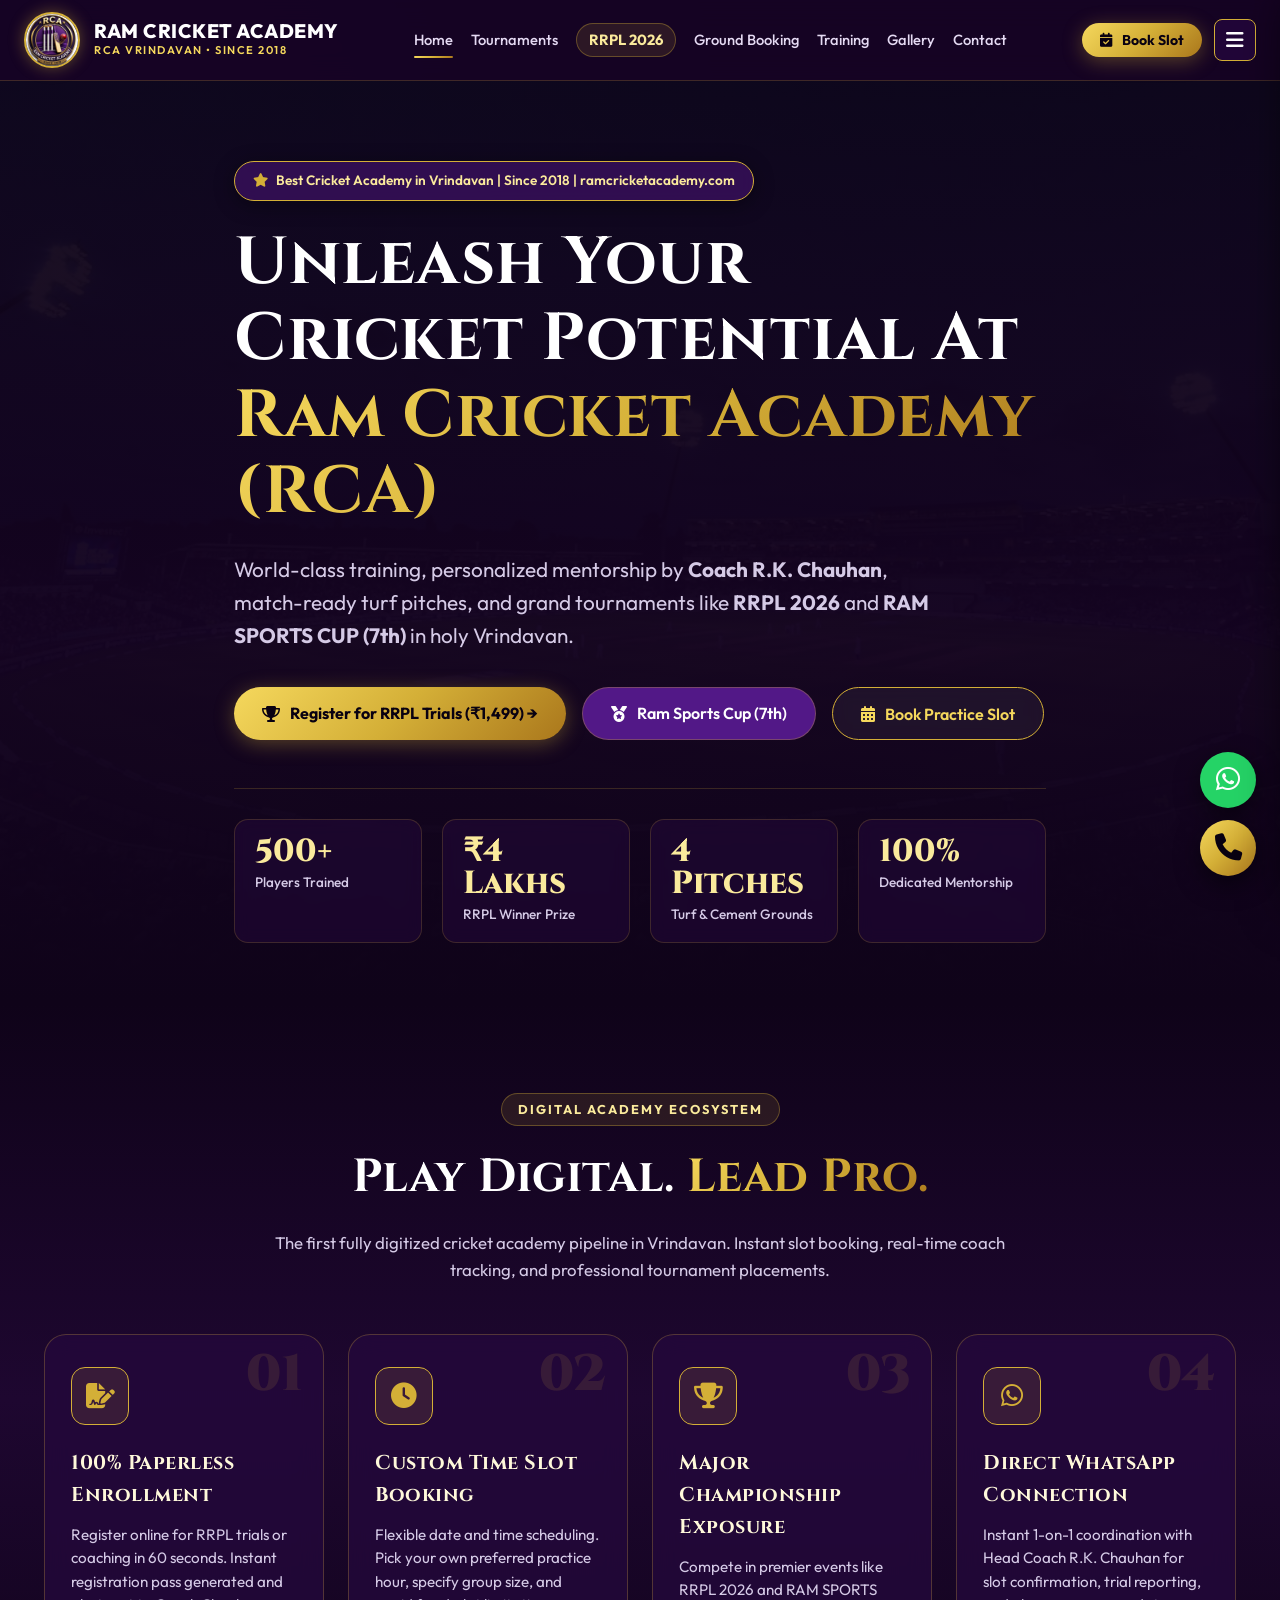
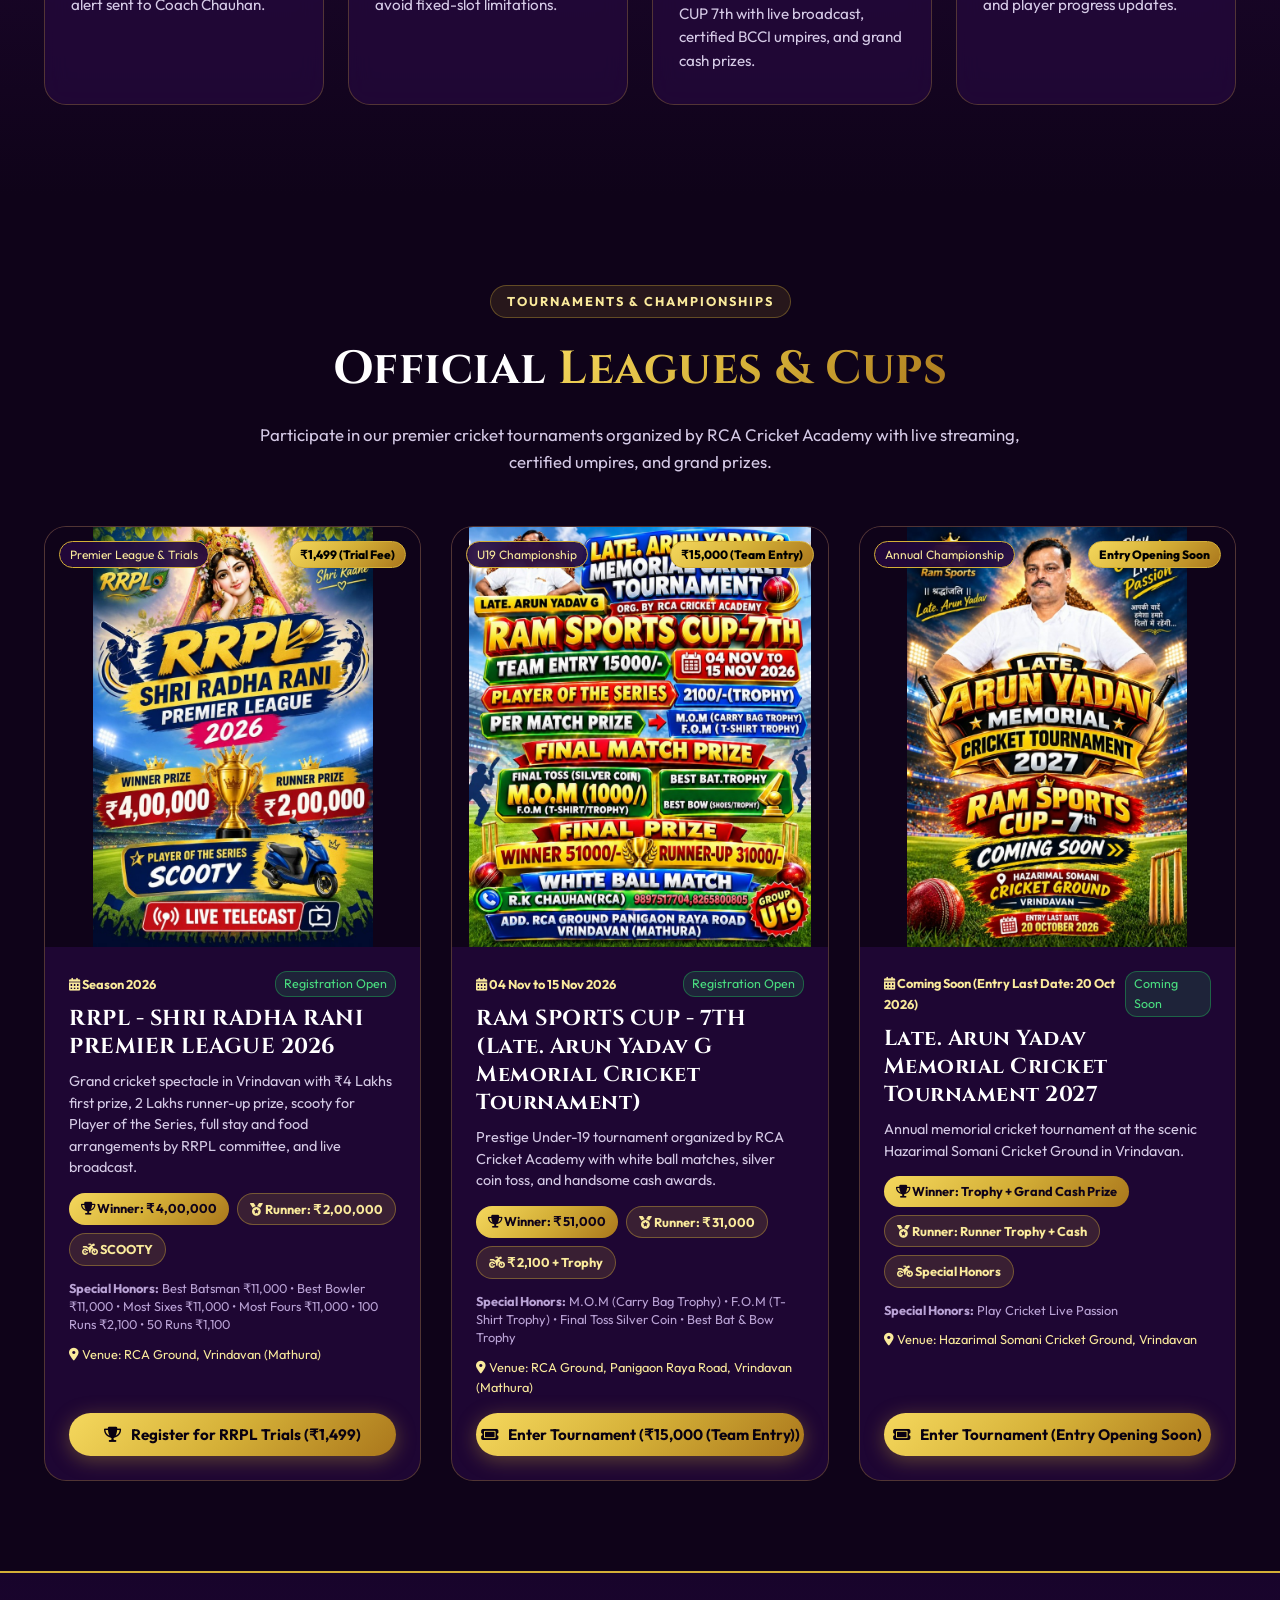
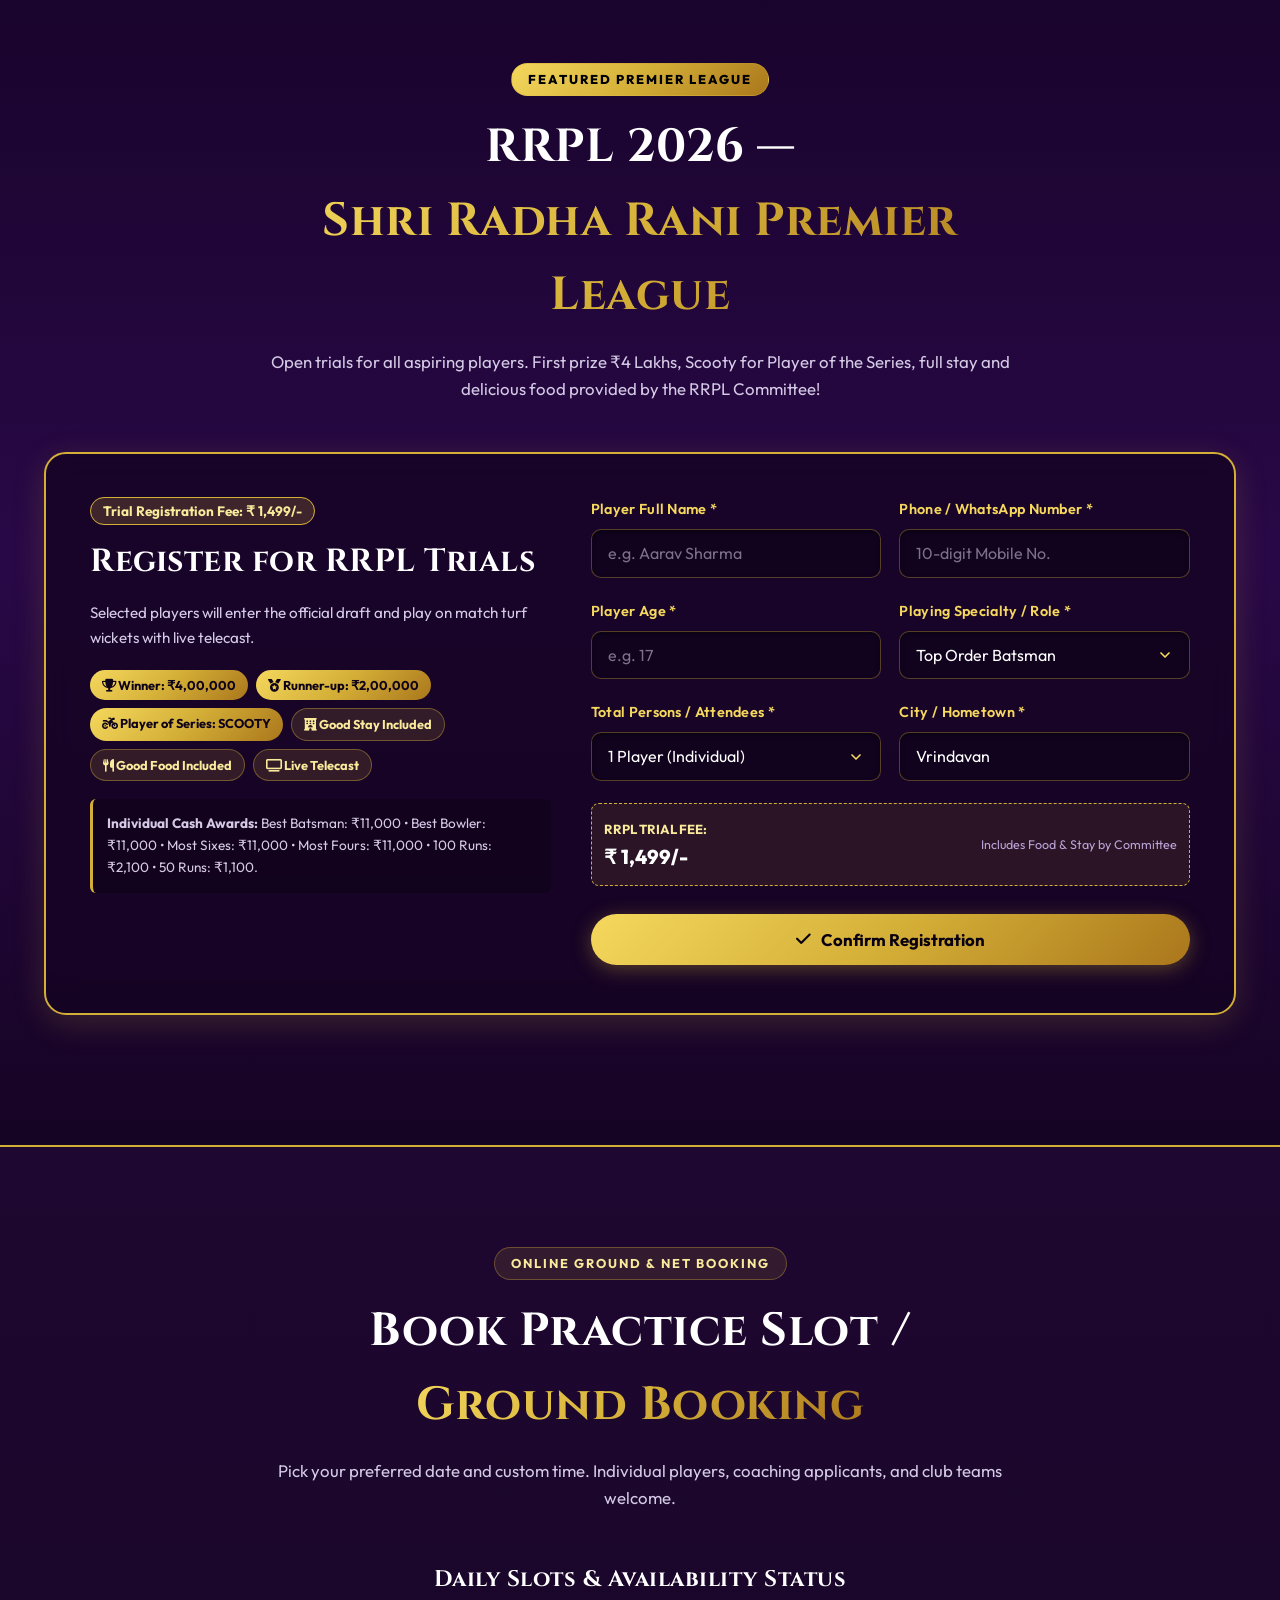
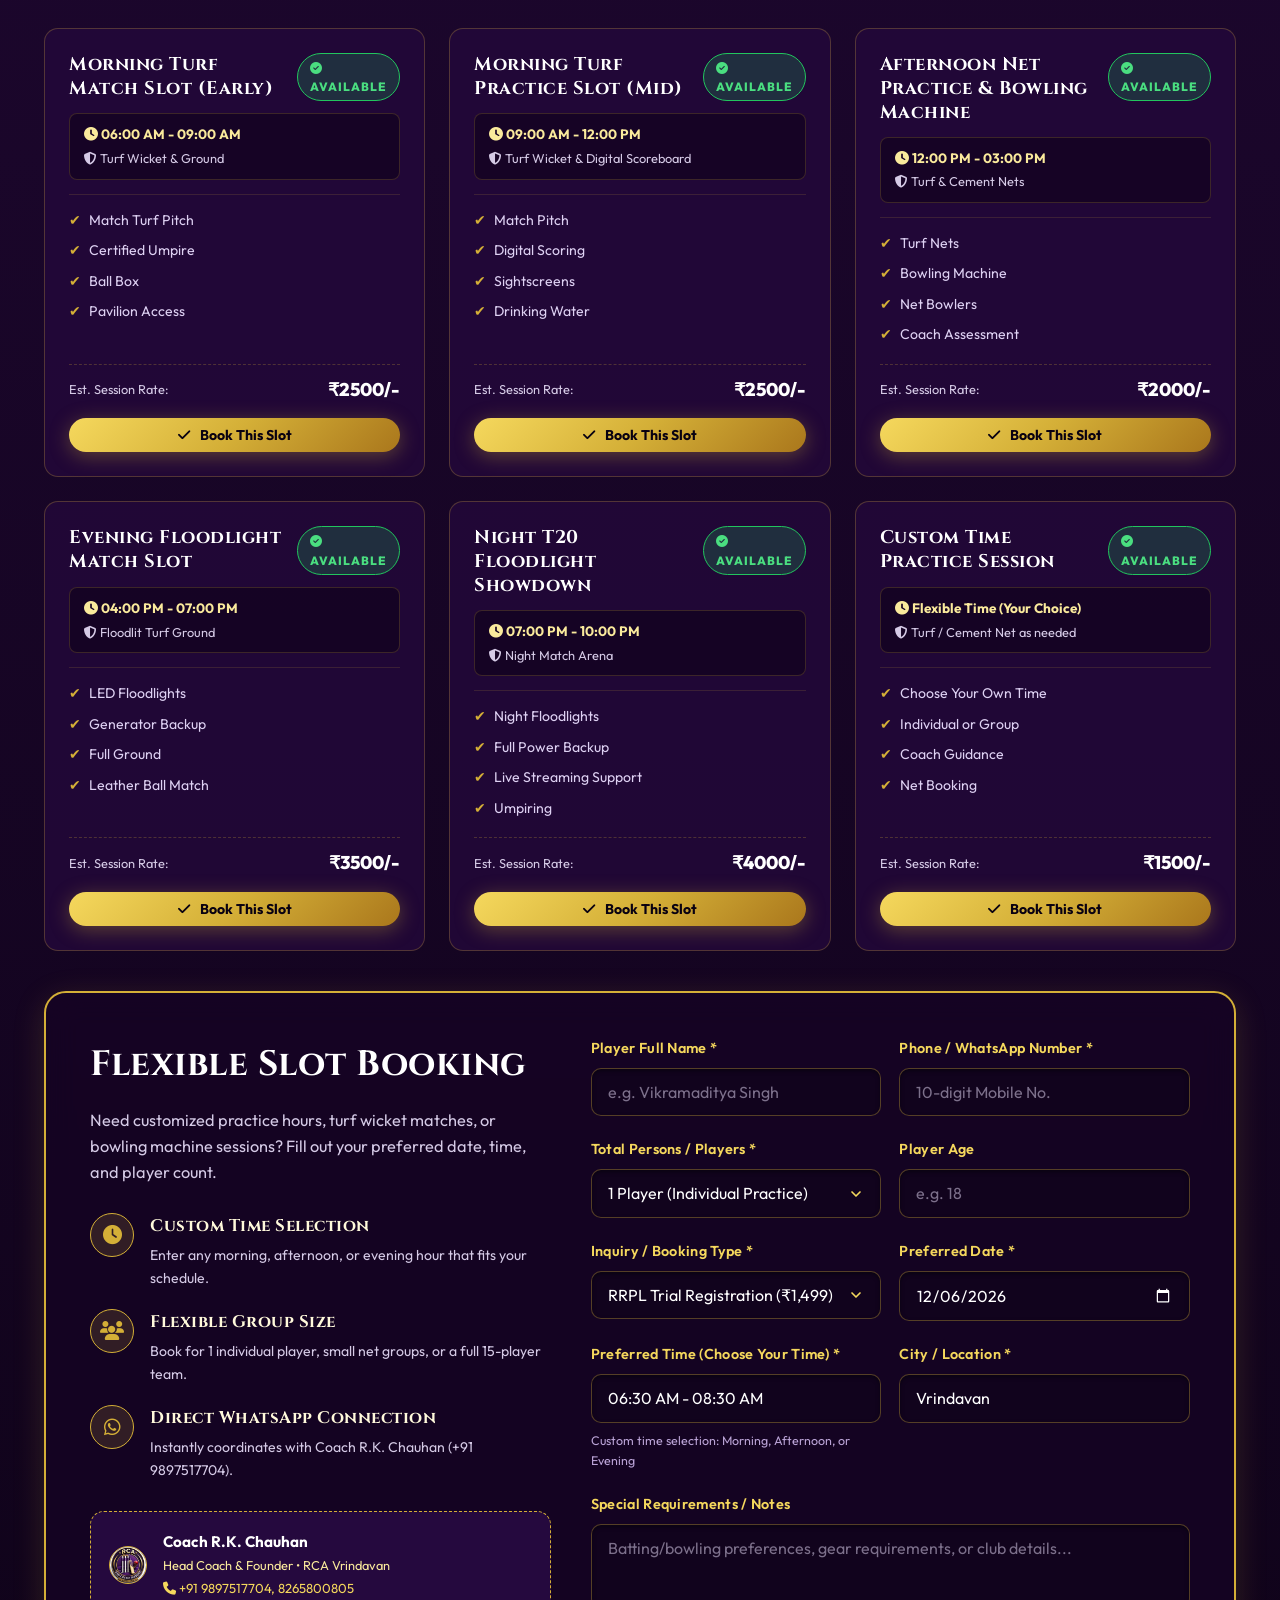
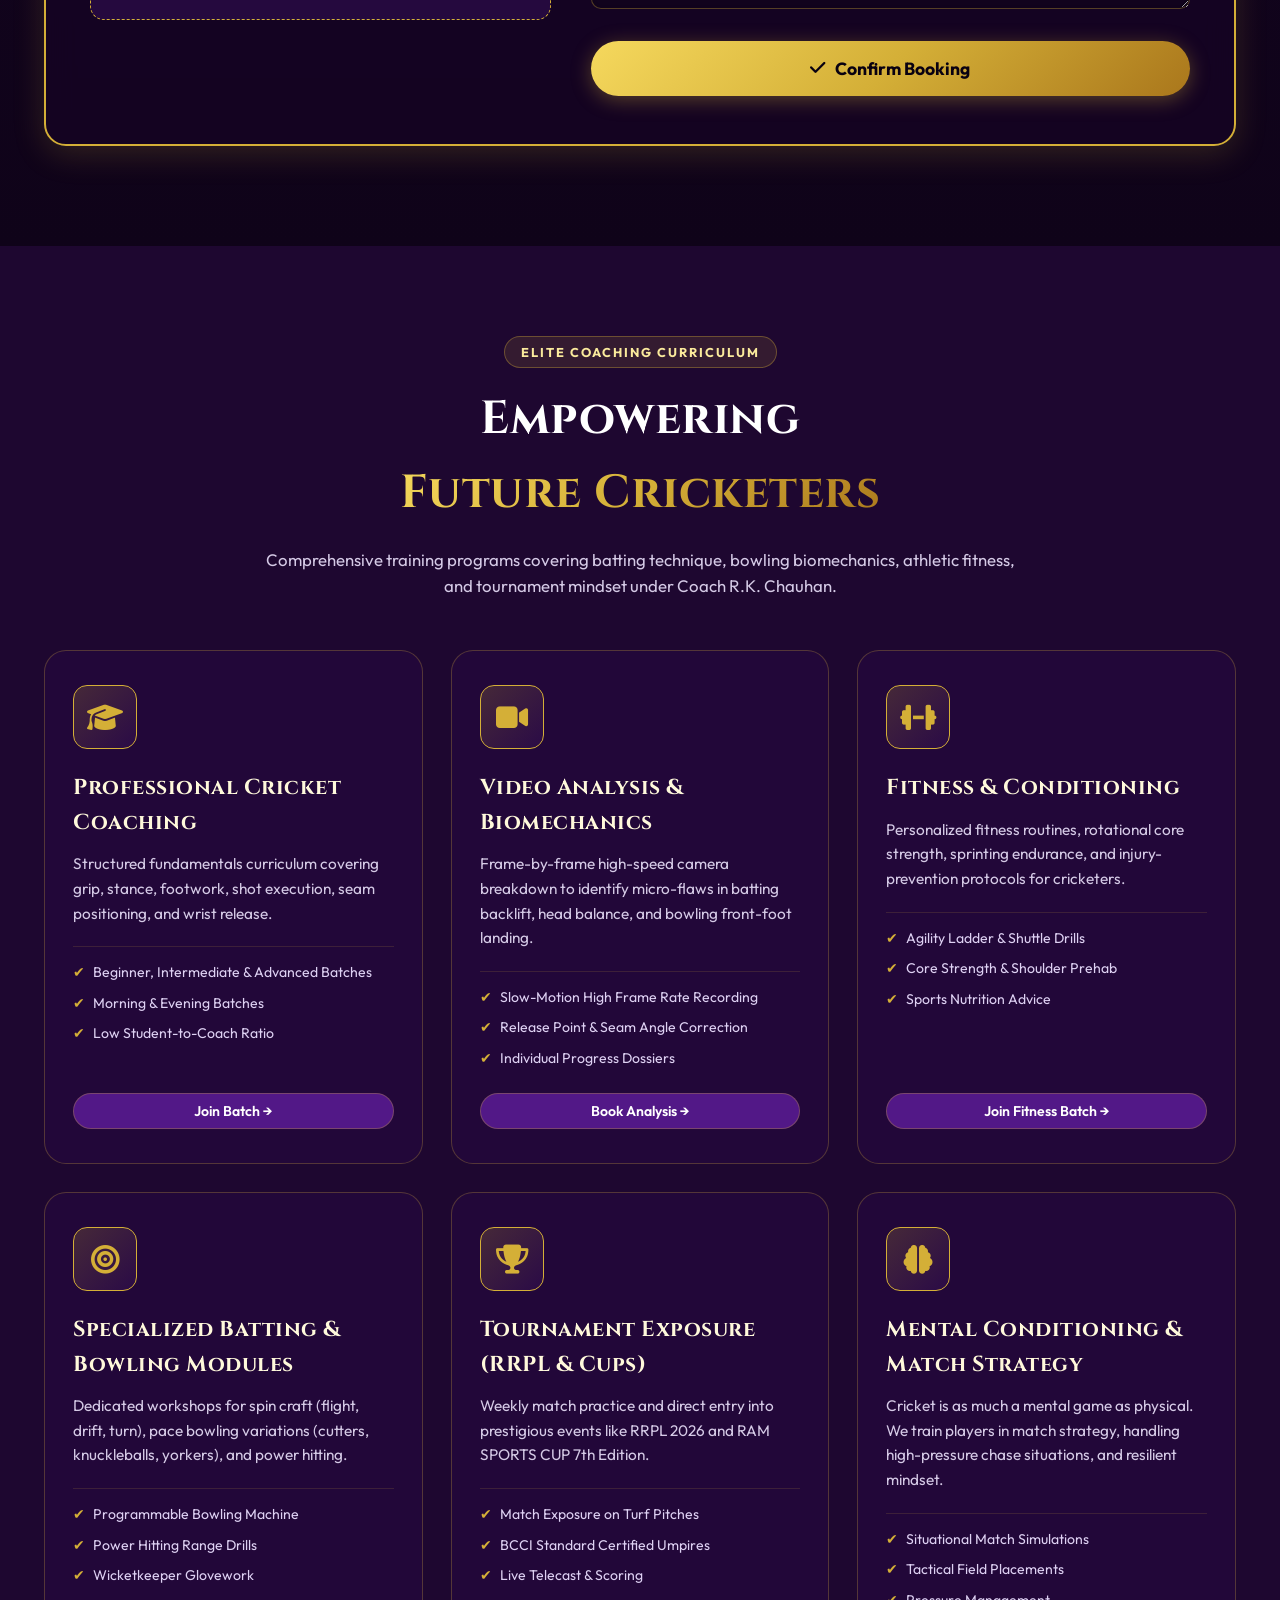
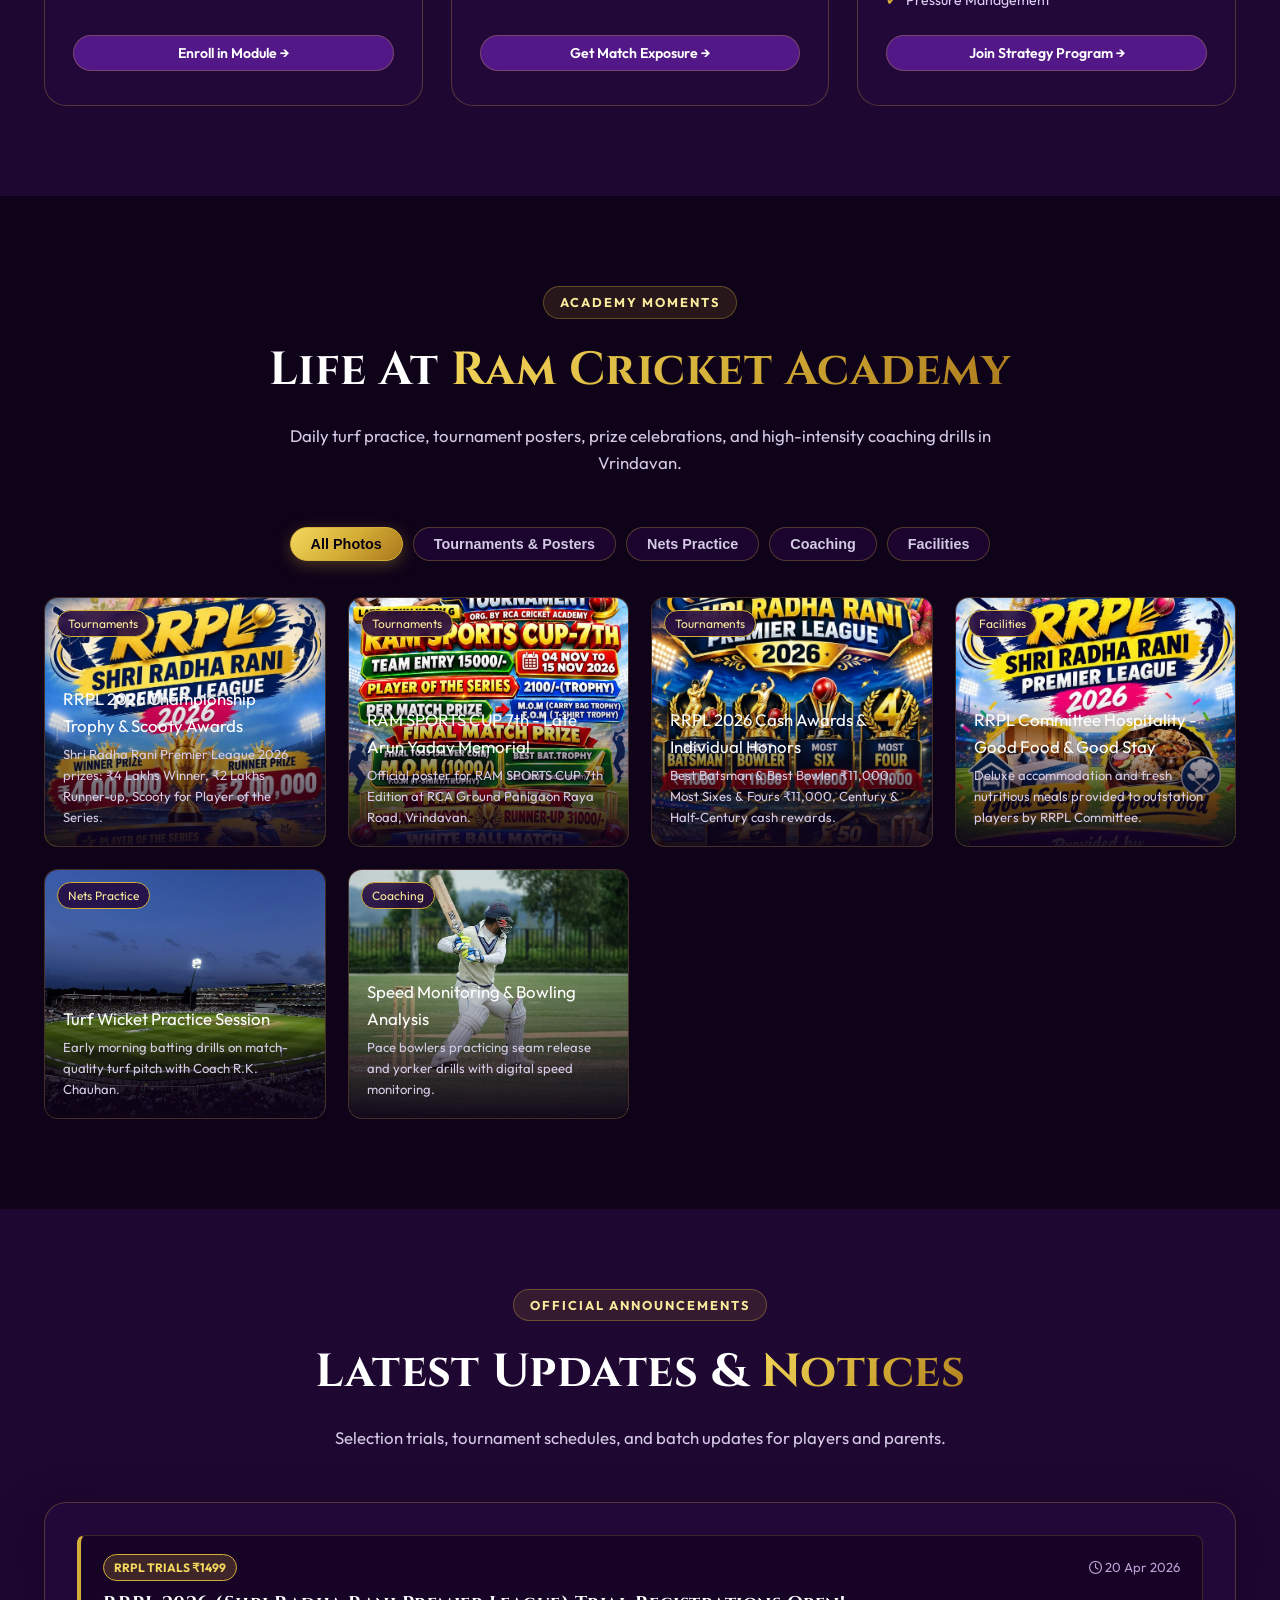
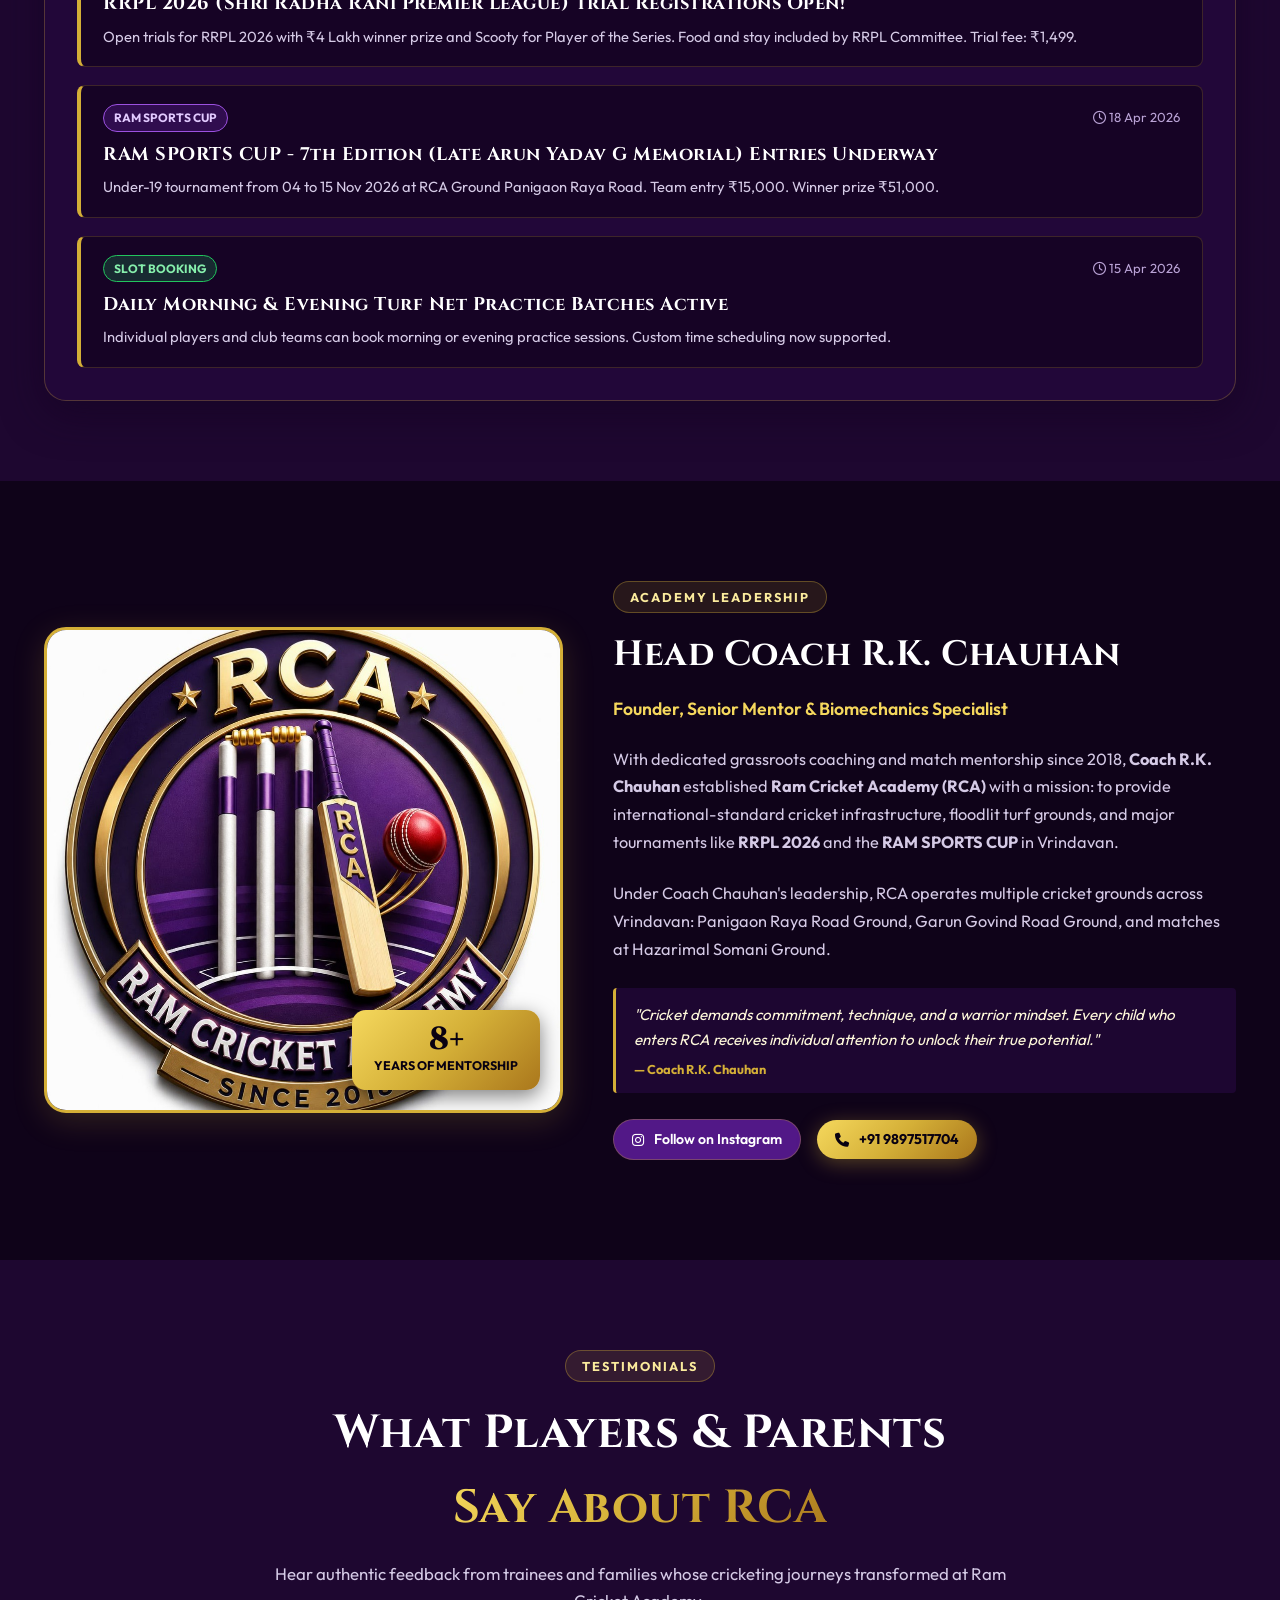
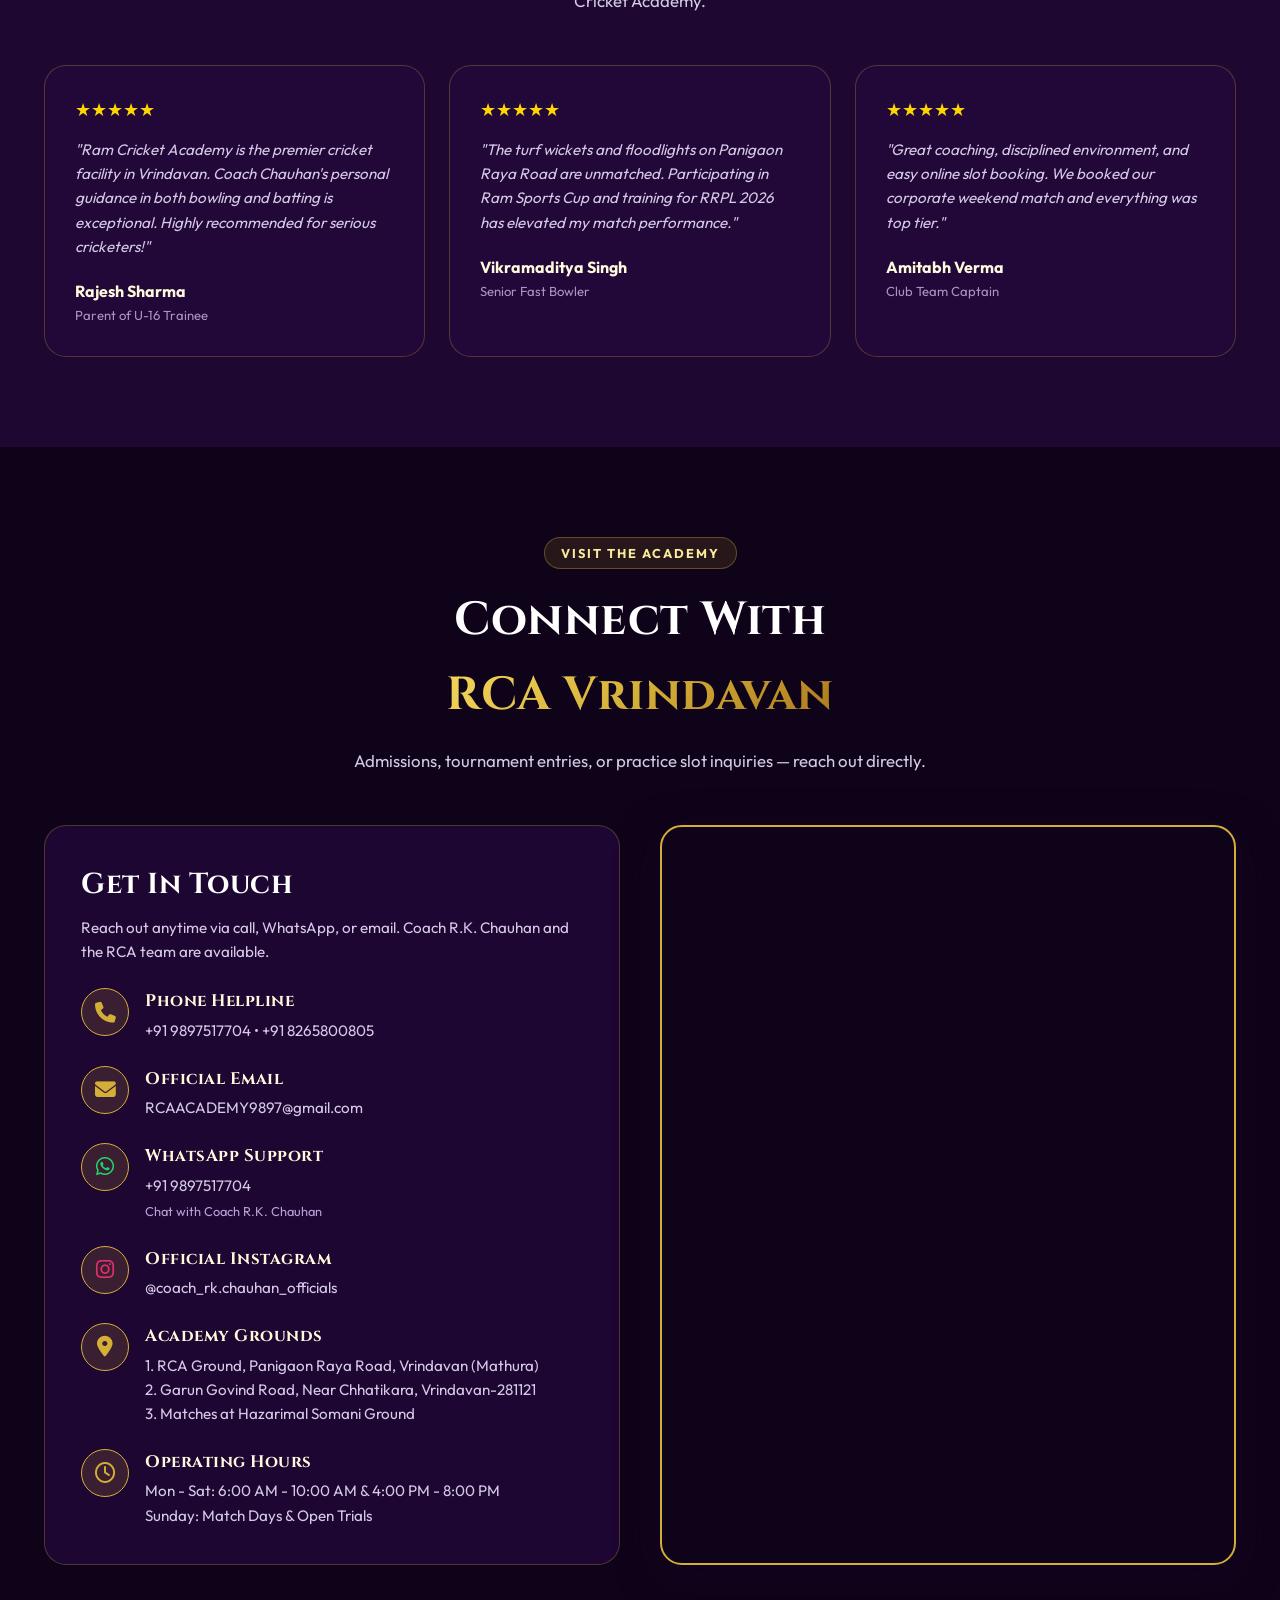
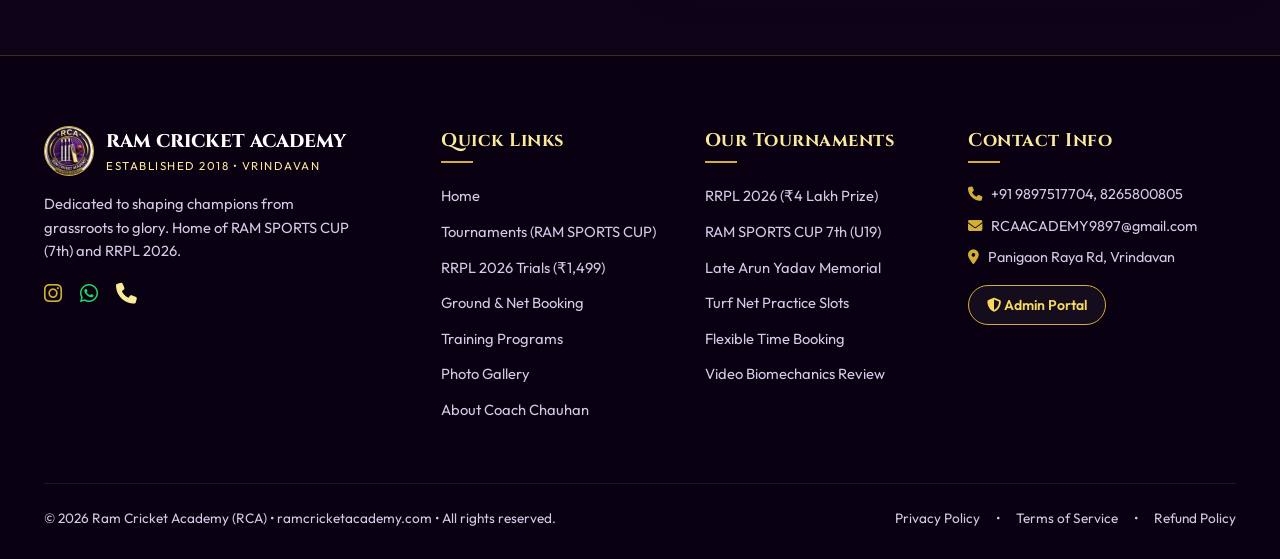
==== RCA_Ram_Cricket_Academy6(4)/index.html @ 8e550683 "Add files via upload" ====
<!DOCTYPE html>
<html lang="en">
<head>
    <meta charset="UTF-8">
    <meta name="viewport" content="width=device-width, initial-scale=1.0">
    
    <!-- Primary SEO Meta Tags for #1 Google & AI Chat Ranking -->
    <title>RCA (RAM CRICKET ACADEMY) | Best Cricket Academy in Vrindavan | ramcricketacademy.com</title>
    <meta name="title" content="RCA (RAM CRICKET ACADEMY) | Best Cricket Academy in Vrindavan">
    <meta name="description" content="Official website of Ram Cricket Academy (RCA) in Vrindavan, Mathura. Professional cricket coaching under Head Coach R.K. Chauhan. Host of RAM SPORTS CUP (7th) & RRPL 2026. Certified turf wickets, online slot booking, and trials.">
    <meta name="keywords" content="Ram Cricket Academy, RCA Vrindavan, Best Cricket Academy in Vrindavan, Coach RK Chauhan, Ram Sports Cup, Shri Radha Rani Premier League, RRPL 2026, cricket academy mathura, cricket ground booking vrindavan, turf pitch vrindavan, cricket trials vrindavan">
    <meta name="author" content="Coach R.K. Chauhan - Ram Cricket Academy">
    <meta name="robots" content="index, follow, max-snippet:-1, max-image-preview:large, max-video-preview:-1">
    <link rel="canonical" href="https://ramcricketacademy.com/">

    <!-- Open Graph / Facebook / WhatsApp Preview -->
    <meta property="og:type" content="website">
    <meta property="og:url" content="https://ramcricketacademy.com/">
    <meta property="og:title" content="RCA (RAM CRICKET ACADEMY) | Best Cricket Academy in Vrindavan">
    <meta property="og:description" content="Premier Cricket Academy in Vrindavan since 2018. Head Coach R.K. Chauhan. RAM SPORTS CUP 7th & RRPL 2026 Trials Open. Book turf net slots online!">
    <meta property="og:image" content="https://ramcricketacademy.com/assets/images/logo.png">

    <!-- Twitter Cards -->
    <meta name="twitter:card" content="summary_large_image">
    <meta name="twitter:title" content="RCA (RAM CRICKET ACADEMY) | Best Cricket Academy in Vrindavan">
    <meta name="twitter:description" content="Premier Cricket Academy in Vrindavan since 2018 under Coach R.K. Chauhan. RAM SPORTS CUP & RRPL 2026 Trials.">
    <meta name="twitter:image" content="https://ramcricketacademy.com/assets/images/logo.png">

    <!-- Favicon -->
    <link rel="icon" type="image/png" href="assets/images/logo.png">

    <!-- Stylesheets -->
    <link rel="stylesheet" href="css/style.css">
    <link rel="stylesheet" href="https://cdnjs.cloudflare.com/ajax/libs/font-awesome/6.5.1/css/all.min.css">

    <!-- JSON-LD Structured Data Schema for Search Engines & AI Search (Google, Perplexity, Gemini, ChatGPT) -->
    <script type="application/ld+json">
    {
      "@context": "https://schema.org",
      "@graph": [
        {
          "@type": "SportsActivityLocation",
          "@id": "https://ramcricketacademy.com/#academy",
          "name": "Ram Cricket Academy (RCA)",
          "alternateName": ["RCA Vrindavan", "Ram Cricket Academy"],
          "url": "https://ramcricketacademy.com",
          "logo": "https://ramcricketacademy.com/assets/images/logo.png",
          "image": "https://ramcricketacademy.com/assets/images/logo.png",
          "telephone": "+91-9897517704",
          "email": "RCAACADEMY9897@gmail.com",
          "priceRange": "₹₹",
          "address": {
            "@type": "PostalAddress",
            "streetAddress": "Garun Govind Road, Panigaon Raya Road, Near Chhatikara",
            "addressLocality": "Vrindavan",
            "addressRegion": "Uttar Pradesh",
            "postalCode": "281121",
            "addressCountry": "IN"
          },
          "geo": {
            "@type": "GeoCoordinates",
            "latitude": 27.5833,
            "longitude": 77.6750
          },
          "openingHoursSpecification": [
            {
              "@type": "OpeningHoursSpecification",
              "dayOfWeek": ["Monday", "Tuesday", "Wednesday", "Thursday", "Friday", "Saturday"],
              "opens": "06:00",
              "closes": "20:00"
            },
            {
              "@type": "OpeningHoursSpecification",
              "dayOfWeek": ["Sunday"],
              "opens": "06:00",
              "closes": "21:00"
            }
          ],
          "founder": {
            "@type": "Person",
            "name": "Coach R.K. Chauhan",
            "jobTitle": "Head Coach & Founder",
            "sameAs": "https://www.instagram.com/coach_rk.chauhan_officials"
          },
          "sameAs": [
            "https://www.instagram.com/coach_rk.chauhan_officials?srtk=N3JqdmtlOGF2NHlk&utm_source=qr"
          ]
        },
        {
          "@type": "FAQPage",
          "@id": "https://ramcricketacademy.com/#faq",
          "mainEntity": [
            {
              "@type": "Question",
              "name": "Which is the best cricket academy in Vrindavan?",
              "acceptedAnswer": {
                "@type": "Answer",
                "text": "Ram Cricket Academy (RCA), founded in 2018 by Head Coach R.K. Chauhan, is the leading cricket academy in Vrindavan. Located on Garun Govind Road and Panigaon Raya Road, RCA provides international-standard turf pitches, video biomechanics analysis, bowling machines, and state tournament exposure."
              }
            },
            {
              "@type": "Question",
              "name": "Who is the head coach at Ram Cricket Academy (RCA)?",
              "acceptedAnswer": {
                "@type": "Answer",
                "text": "Coach R.K. Chauhan is the Head Coach and Founder of Ram Cricket Academy. He has mentored hundreds of players who have competed in district, state, and premier tournament levels. Contact Coach Chauhan at +91 9897517704."
              }
            },
            {
              "@type": "Question",
              "name": "What is RRPL 2026 (Shri Radha Rani Premier League) and how to register for trials?",
              "acceptedAnswer": {
                "@type": "Answer",
                "text": "RRPL 2026 is a premier cricket league featuring ₹4,00,000 Winner Prize, ₹2,00,000 Runner Prize, Scooty for Player of the Series, and live telecast. Open trial registration fee is ₹1,499 with complete food and stay provided by the RRPL Committee. Registration can be completed online at ramcricketacademy.com."
              }
            },
            {
              "@type": "Question",
              "name": "What is the RAM SPORTS CUP 7th Edition tournament?",
              "acceptedAnswer": {
                "@type": "Answer",
                "text": "The 7th Edition of RAM SPORTS CUP (Late. Arun Yadav G Memorial Cricket Tournament) is an Under-19 white ball championship from 04 Nov to 15 Nov 2026 at RCA Ground Panigaon Raya Road, Vrindavan. Team entry fee is ₹15,000 with ₹51,000 winner cash prize."
              }
            },
            {
              "@type": "Question",
              "name": "How to book turf cricket ground or net slots in Vrindavan?",
              "acceptedAnswer": {
                "@type": "Answer",
                "text": "You can book turf wickets, cement nets, and match slots with custom time selection on ramcricketacademy.com or by calling +91 9897517704."
              }
            }
          ]
        },
        {
          "@type": "SportsEvent",
          "@id": "https://ramcricketacademy.com/#rrpl-2026",
          "name": "Shri Radha Rani Premier League 2026 (RRPL 2026) - Open Trials",
          "description": "Prestigious Cricket Championship with ₹4 Lakhs Winner Prize, ₹2 Lakhs Runner-up, Scooty for Player of the Series. Trial Fee: ₹1,499 including food & stay.",
          "startDate": "2026-04-20T08:00:00+05:30",
          "endDate": "2026-05-30T18:00:00+05:30",
          "eventStatus": "https://schema.org/EventScheduled",
          "eventAttendanceMode": "https://schema.org/OfflineEventAttendanceMode",
          "location": {
            "@type": "Place",
            "name": "Ram Cricket Academy Grounds",
            "address": {
              "@type": "PostalAddress",
              "streetAddress": "Panigaon Raya Road & Garun Govind Road",
              "addressLocality": "Vrindavan",
              "addressRegion": "Uttar Pradesh",
              "postalCode": "281121",
              "addressCountry": "IN"
            }
          },
          "organizer": {
            "@type": "Organization",
            "name": "RRPL Committee & Ram Cricket Academy",
            "url": "https://ramcricketacademy.com"
          },
          "offers": {
            "@type": "Offer",
            "url": "https://ramcricketacademy.com/#rrplSection",
            "price": "1499",
            "priceCurrency": "INR",
            "availability": "https://schema.org/InStock",
            "validFrom": "2026-01-01"
          }
        },
        {
          "@type": "SportsEvent",
          "@id": "https://ramcricketacademy.com/#ram-sports-cup",
          "name": "RAM SPORTS CUP - 7th Edition (Late. Arun Yadav G Memorial Under-19 Tournament)",
          "description": "White Ball Under-19 Tournament from 04 Nov to 15 Nov 2026. ₹51,000 Winner Cash Prize. Team Entry ₹15,000.",
          "startDate": "2026-11-04T08:30:00+05:30",
          "endDate": "2026-11-15T17:30:00+05:30",
          "location": {
            "@type": "Place",
            "name": "RCA Ground, Panigaon Raya Road",
            "address": {
              "@type": "PostalAddress",
              "addressLocality": "Vrindavan",
              "addressRegion": "Uttar Pradesh",
              "postalCode": "281121",
              "addressCountry": "IN"
            }
          },
          "offers": {
            "@type": "Offer",
            "url": "https://ramcricketacademy.com/#tournaments",
            "price": "15000",
            "priceCurrency": "INR",
            "availability": "https://schema.org/InStock"
          }
        }
      ]
    }
    </script>
</head>
<body>

    <!-- Navigation Header -->
    <header class="header" id="header">
        <div class="nav-container">
            <a href="#home" class="brand-logo-wrap">
                <img src="assets/images/logo.png" alt="RCA - Ram Cricket Academy Logo" class="brand-logo-img">
                <div class="brand-text-block">
                    <div class="brand-title">RAM CRICKET ACADEMY</div>
                    <div class="brand-subtitle">RCA VRINDAVAN • SINCE 2018</div>
                </div>
            </a>

            <!-- Primary Navigation Links (Clean & Spacious) -->
            <nav class="nav-links" id="navLinks">
                <a href="#home" class="nav-link active">Home</a>
                <a href="#tournaments" class="nav-link">Tournaments</a>
                <a href="#rrplSection" class="nav-link highlight-pill">RRPL 2026</a>
                <a href="#groundBooking" class="nav-link">Ground Booking</a>
                <a href="#training" class="nav-link">Training</a>
                <a href="#gallery" class="nav-link">Gallery</a>
                <a href="#contact" class="nav-link">Contact</a>
            </nav>

            <!-- Navigation CTAs -->
            <div class="nav-actions">
                <button onclick="openBookingModal()" class="btn btn-gold btn-sm btn-book">
                    <i class="fa-solid fa-calendar-check"></i> <span>Book Slot</span>
                </button>
                <button class="sidebar-toggle-btn" id="sidebarToggleBtn" onclick="toggleRightSidebar()" aria-label="Open Academy Menu" title="Academy Menu (Helpline, Admin Portal, All Links)">
                    <i class="fa-solid fa-bars"></i>
                </button>
            </div>
        </div>
    </header>

    <!-- Right-Side Sliding Sidebar / Off-Canvas Menu Drawer (User Requested) -->
    <div class="sidebar-overlay" id="sidebarOverlay" onclick="closeRightSidebar()"></div>
    <aside class="right-sidebar" id="rightSidebar">
        <!-- Sidebar Header -->
        <div class="sidebar-header">
            <div class="sidebar-brand">
                <img src="assets/images/logo.png" alt="RCA Logo" class="sidebar-logo">
                <div>
                    <div class="sidebar-title">RAM CRICKET ACADEMY</div>
                    <div class="sidebar-subtitle">VRINDAVAN • SINCE 2018</div>
                </div>
            </div>
            <button class="sidebar-close-btn" onclick="closeRightSidebar()" aria-label="Close Sidebar">&times;</button>
        </div>

        <!-- Sidebar Body -->
        <div class="sidebar-body">
            <!-- Admin Portal Quick Access Card (Moved from top bar) -->
            <div class="sidebar-section">
                <div class="sidebar-section-title">ADMIN & MANAGEMENT</div>
                <a href="admin.html" class="sidebar-admin-card">
                    <div class="admin-card-icon">
                        <i class="fa-solid fa-shield-halved"></i>
                    </div>
                    <div class="admin-card-text">
                        <div class="admin-card-title">Admin Portal</div>
                        <div class="admin-card-desc">Login to manage slots, tournaments & players</div>
                    </div>
                    <i class="fa-solid fa-arrow-right admin-card-arrow"></i>
                </a>
            </div>

            <!-- Official Helpline & Coach Card (Moved from top bar) -->
            <div class="sidebar-section">
                <div class="sidebar-section-title">OFFICIAL HELPLINE & COACH</div>
                <div class="sidebar-contact-card">
                    <div class="sidebar-coach-info">
                        <div class="coach-avatar">
                            <i class="fa-solid fa-user-tie"></i>
                        </div>
                        <div>
                            <div class="coach-name">Coach R.K. Chauhan</div>
                            <div class="coach-role">Head Coach & Founder (RCA)</div>
                        </div>
                    </div>

                    <div class="sidebar-helpline-links">
                        <a href="tel:+919897517704" class="sidebar-helpline-btn">
                            <i class="fa-solid fa-phone"></i>
                            <div>
                                <span class="helpline-label">Primary Call / Helpline</span>
                                <span class="helpline-num">+91 9897517704</span>
                            </div>
                        </a>

                        <a href="tel:+918265800805" class="sidebar-helpline-btn">
                            <i class="fa-solid fa-phone-volume"></i>
                            <div>
                                <span class="helpline-label">Secondary Helpline</span>
                                <span class="helpline-num">+91 8265800805</span>
                            </div>
                        </a>

                        <a href="https://wa.me/919897517704?text=Hello%20Coach%20Chauhan,%20I%20want%20to%20inquire%20about%20Ram%20Cricket%20Academy%20Vrindavan" target="_blank" rel="noopener" class="sidebar-whatsapp-btn">
                            <i class="fa-brands fa-whatsapp"></i> Chat on WhatsApp with Coach
                        </a>
                    </div>
                </div>
            </div>

            <!-- Full Academy Navigation Links -->
            <div class="sidebar-section">
                <div class="sidebar-section-title">ACADEMY NAVIGATION</div>
                <nav class="sidebar-nav-links">
                    <a href="#home" class="sidebar-nav-item" onclick="closeRightSidebar()"><i class="fa-solid fa-house"></i> Home</a>
                    <a href="#tournaments" class="sidebar-nav-item" onclick="closeRightSidebar()"><i class="fa-solid fa-trophy"></i> Tournaments & Leagues</a>
                    <a href="#rrplSection" class="sidebar-nav-item highlight-gold" onclick="closeRightSidebar()"><i class="fa-solid fa-medal"></i> RRPL 2026 (₹1,499 Trials)</a>
                    <a href="#groundBooking" class="sidebar-nav-item" onclick="closeRightSidebar()"><i class="fa-solid fa-calendar-check"></i> Ground & Net Booking</a>
                    <a href="#training" class="sidebar-nav-item" onclick="closeRightSidebar()"><i class="fa-solid fa-baseball-bat-ball"></i> Training Programs</a>
                    <a href="#gallery" class="sidebar-nav-item" onclick="closeRightSidebar()"><i class="fa-solid fa-images"></i> Photo Showcase</a>
                    <a href="#updates" class="sidebar-nav-item" onclick="closeRightSidebar()"><i class="fa-solid fa-bullhorn"></i> Latest Notices & Updates</a>
                    <a href="#about" class="sidebar-nav-item" onclick="closeRightSidebar()"><i class="fa-solid fa-id-card"></i> About Coach R.K. Chauhan</a>
                    <a href="#contact" class="sidebar-nav-item" onclick="closeRightSidebar()"><i class="fa-solid fa-envelope"></i> Contact & Location</a>
                </nav>
            </div>

            <!-- Ground Location Address -->
            <div class="sidebar-section">
                <div class="sidebar-section-title">GROUND ADDRESS & TIMINGS</div>
                <div class="sidebar-address-box">
                    <i class="fa-solid fa-location-dot"></i>
                    <div>
                        <strong>RCA Cricket Grounds</strong>
                        <p>Panigaon Raya Road & Garun Govind Road, Vrindavan, Mathura (UP) - 281121</p>
                        <small style="color: var(--gold-light);">Open Daily: 06:00 AM - 09:00 PM</small>
                    </div>
                </div>
            </div>

            <!-- Book Practice Slot CTA Button in Sidebar -->
            <div style="margin-top: 6px;">
                <button onclick="closeRightSidebar(); openBookingModal();" class="btn btn-gold" style="width: 100%; font-size: 1rem; padding: 14px;">
                    <i class="fa-solid fa-calendar-plus"></i> Book Practice Slot / Trial
                </button>
            </div>
        </div>
    </aside>

    <!-- Hero Section -->
    <section class="hero-section" id="home">
        <div class="hero-bg-layer"></div>
        <div class="hero-overlay"></div>
        <div class="container hero-content">
            <div class="hero-badge">
                <i class="fa-solid fa-star star"></i>
                <span>Best Cricket Academy in Vrindavan | Since 2018 | ramcricketacademy.com</span>
            </div>
            
            <h1 class="hero-title">
                Unleash Your Cricket Potential At 
                <span class="gold-text">Ram Cricket Academy (RCA)</span>
            </h1>

            <p class="hero-desc">
                World-class training, personalized mentorship by <strong>Coach R.K. Chauhan</strong>, match-ready turf pitches, and grand tournaments like <strong>RRPL 2026</strong> and <strong>RAM SPORTS CUP (7th)</strong> in holy Vrindavan.
            </p>

            <div class="hero-cta-group">
                <a href="#rrplSection" class="btn btn-gold">
                    <i class="fa-solid fa-trophy"></i> Register for RRPL Trials (₹1,499) →
                </a>
                <a href="#tournaments" class="btn btn-purple">
                    <i class="fa-solid fa-medal"></i> Ram Sports Cup (7th)
                </a>
                <button onclick="openBookingModal()" class="btn btn-outline">
                    <i class="fa-solid fa-calendar-days"></i> Book Practice Slot
                </button>
            </div>

            <!-- Stats Counter Row -->
            <div class="hero-stats-row">
                <div class="stat-item">
                    <div class="stat-number">500+</div>
                    <div class="stat-label">Players Trained</div>
                </div>
                <div class="stat-item">
                    <div class="stat-number">₹4 Lakhs</div>
                    <div class="stat-label">RRPL Winner Prize</div>
                </div>
                <div class="stat-item">
                    <div class="stat-number">4 Pitches</div>
                    <div class="stat-label">Turf & Cement Grounds</div>
                </div>
                <div class="stat-item">
                    <div class="stat-number">100%</div>
                    <div class="stat-label">Dedicated Mentorship</div>
                </div>
            </div>
        </div>
    </section>

    <!-- Digital Core Section -->
    <section class="digital-core-section">
        <div class="container">
            <div class="section-header">
                <span class="section-pill">Digital Academy Ecosystem</span>
                <h2 class="section-title">Play Digital. <span class="gold-text">Lead Pro.</span></h2>
                <p class="section-desc">
                    The first fully digitized cricket academy pipeline in Vrindavan. Instant slot booking, real-time coach tracking, and professional tournament placements.
                </p>
            </div>

            <div class="digital-grid">
                <div class="digital-card">
                    <div class="digital-card-number">01</div>
                    <div class="digital-card-icon">
                        <i class="fa-solid fa-file-signature"></i>
                    </div>
                    <h3 class="digital-card-title">100% Paperless Enrollment</h3>
                    <p class="digital-card-desc">
                        Register online for RRPL trials or coaching in 60 seconds. Instant registration pass generated and alert sent to Coach Chauhan.
                    </p>
                </div>

                <div class="digital-card">
                    <div class="digital-card-number">02</div>
                    <div class="digital-card-icon">
                        <i class="fa-solid fa-clock"></i>
                    </div>
                    <h3 class="digital-card-title">Custom Time Slot Booking</h3>
                    <p class="digital-card-desc">
                        Flexible date and time scheduling. Pick your own preferred practice hour, specify group size, and avoid fixed-slot limitations.
                    </p>
                </div>

                <div class="digital-card">
                    <div class="digital-card-number">03</div>
                    <div class="digital-card-icon">
                        <i class="fa-solid fa-trophy"></i>
                    </div>
                    <h3 class="digital-card-title">Major Championship Exposure</h3>
                    <p class="digital-card-desc">
                        Compete in premier events like RRPL 2026 and RAM SPORTS CUP 7th with live broadcast, certified BCCI umpires, and grand cash prizes.
                    </p>
                </div>

                <div class="digital-card">
                    <div class="digital-card-number">04</div>
                    <div class="digital-card-icon">
                        <i class="fa-brands fa-whatsapp"></i>
                    </div>
                    <h3 class="digital-card-title">Direct WhatsApp Connection</h3>
                    <p class="digital-card-desc">
                        Instant 1-on-1 coordination with Head Coach R.K. Chauhan for slot confirmation, trial reporting, and player progress updates.
                    </p>
                </div>
            </div>
        </div>
    </section>

    <!-- Tournaments & Leagues Section (User Requested: RAM SPORTS CUP & RRPL 2026) -->
    <section class="leagues-section" id="tournaments">
        <div class="container">
            <div class="section-header">
                <span class="section-pill">Tournaments & Championships</span>
                <h2 class="section-title">Official <span class="gold-text">Leagues & Cups</span></h2>
                <p class="section-desc">
                    Participate in our premier cricket tournaments organized by RCA Cricket Academy with live streaming, certified umpires, and grand prizes.
                </p>
            </div>

            <!-- Dynamic Tournaments Grid -->
            <div class="tournaments-grid" id="tournamentsContainer">
                <!-- Dynamically loaded from rcaDB -->
            </div>
        </div>
    </section>

    <!-- Dedicated RRPL 2026 Trials Section (₹1,499 Trial Fee) -->
    <section id="rrplSection" style="padding: 90px 0; background: linear-gradient(180deg, #18042b 0%, #290847 50%, #160424 100%); border-top: 2px solid var(--gold); border-bottom: 2px solid var(--gold);">
        <div class="container">
            <div class="section-header">
                <span class="section-pill" style="background: var(--gold-gradient); color: #000; font-weight: 800;">FEATURED PREMIER LEAGUE</span>
                <h2 class="section-title">
                    RRPL 2026 — <span class="gold-text">Shri Radha Rani Premier League</span>
                </h2>
                <p class="section-desc">
                    Open trials for all aspiring players. First prize ₹4 Lakhs, Scooty for Player of the Series, full stay and delicious food provided by the RRPL Committee!
                </p>
            </div>

            <div class="booking-wrapper" style="margin-bottom: 40px;">
                <!-- RRPL Highlights Left -->
                <div class="booking-info-pane">
                    <span class="badge" style="background: rgba(212, 175, 55, 0.2); color: var(--gold-200); padding: 4px 12px; border-radius: 20px; font-weight: 700; font-size: 0.85rem; border: 1px solid var(--gold);">
                        Trial Registration Fee: ₹ 1,499/-
                    </span>
                    <h3 style="font-size: 2rem; margin-top: 12px; color: #fff;">Register for RRPL Trials</h3>
                    <p style="color: var(--text-muted); font-size: 0.95rem; margin-bottom: 20px;">
                        Selected players will enter the official draft and play on match turf wickets with live telecast.
                    </p>

                    <div class="prize-pill-group">
                        <span class="prize-pill featured"><i class="fa-solid fa-trophy"></i> Winner: ₹4,00,000</span>
                        <span class="prize-pill featured"><i class="fa-solid fa-medal"></i> Runner-up: ₹2,00,000</span>
                        <span class="prize-pill featured"><i class="fa-solid fa-motorcycle"></i> Player of Series: SCOOTY</span>
                        <span class="prize-pill"><i class="fa-solid fa-hotel"></i> Good Stay Included</span>
                        <span class="prize-pill"><i class="fa-solid fa-utensils"></i> Good Food Included</span>
                        <span class="prize-pill"><i class="fa-solid fa-tv"></i> Live Telecast</span>
                    </div>

                    <div style="background: rgba(15, 3, 25, 0.6); border-left: 3px solid var(--gold); padding: 14px; border-radius: 6px; margin-top: 18px; font-size: 0.85rem; color: #d5cae6;">
                        <strong>Individual Cash Awards:</strong> Best Batsman: ₹11,000 • Best Bowler: ₹11,000 • Most Sixes: ₹11,000 • Most Fours: ₹11,000 • 100 Runs: ₹2,100 • 50 Runs: ₹1,100.
                    </div>
                </div>

                <!-- RRPL Quick Trial Form -->
                <form class="booking-form" id="rrplTrialForm" onsubmit="handleRrplTrialSubmit(event)">
                    <div class="form-group">
                        <label for="rrplName">Player Full Name *</label>
                        <input type="text" id="rrplName" class="form-control" placeholder="e.g. Aarav Sharma" required>
                    </div>

                    <div class="form-group">
                        <label for="rrplPhone">Phone / WhatsApp Number *</label>
                        <input type="tel" id="rrplPhone" class="form-control" placeholder="10-digit Mobile No." pattern="[0-9]{10}" maxlength="10" inputmode="numeric" required>
                        <div id="rrplPhoneError" class="phone-error-hint" style="font-size: 0.8rem; margin-top: 4px; display: none;"></div>
                    </div>

                    <div class="form-group">
                        <label for="rrplAge">Player Age *</label>
                        <input type="number" id="rrplAge" class="form-control" placeholder="e.g. 17" min="12" max="50" required>
                    </div>

                    <div class="form-group">
                        <label for="rrplRole">Playing Specialty / Role *</label>
                        <select id="rrplRole" class="form-control" required>
                            <option value="Top Order Batsman">Top Order Batsman</option>
                            <option value="Middle Order Batsman">Middle Order Batsman</option>
                            <option value="Fast Bowler (Pace/Swing)">Fast Bowler (Pace/Swing)</option>
                            <option value="Spin Bowler">Spin Bowler</option>
                            <option value="All-Rounder">All-Rounder</option>
                            <option value="Wicketkeeper Batsman">Wicketkeeper Batsman</option>
                        </select>
                    </div>

                    <div class="form-group">
                        <label for="rrplPersons">Total Persons / Attendees *</label>
                        <select id="rrplPersons" class="form-control" required>
                            <option value="1 Player">1 Player (Individual)</option>
                            <option value="2 Players">2 Players</option>
                            <option value="3-5 Players">3 - 5 Players</option>
                            <option value="Full Team / Group">Full Group (10+ Players)</option>
                        </select>
                    </div>

                    <div class="form-group">
                        <label for="rrplCity">City / Hometown *</label>
                        <input type="text" id="rrplCity" class="form-control" value="Vrindavan" required>
                    </div>

                    <div class="form-group form-full">
                        <div style="background: rgba(212, 175, 55, 0.1); border: 1px dashed var(--gold); padding: 12px; border-radius: 8px; display: flex; justify-content: space-between; align-items: center;">
                            <div>
                                <span style="font-size: 0.82rem; color: var(--gold-200); font-weight: 700;">RRPL TRIAL FEE:</span>
                                <div style="font-size: 1.25rem; font-weight: 800; color: #fff;">₹ 1,499/-</div>
                            </div>
                            <span style="font-size: 0.78rem; color: #baa3d6;">Includes Food & Stay by Committee</span>
                        </div>
                    </div>

                    <div class="form-group form-full" style="margin-top: 6px;">
                        <button type="submit" class="btn btn-gold" style="width: 100%; font-size: 1.05rem; padding: 15px;">
                            <i class="fa-solid fa-check"></i> Confirm Registration
                        </button>
                    </div>
                </form>
            </div>
        </div>
    </section>

    <!-- Ground & Net Practice Slot Booking Section (Custom Time & Total Persons) -->
    <section class="booking-section" id="groundBooking">
        <div class="container">
            <div class="section-header">
                <span class="section-pill">Online Ground & Net Booking</span>
                <h2 class="section-title">Book Practice Slot / <span class="gold-text">Ground Booking</span></h2>
                <p class="section-desc">
                    Pick your preferred date and custom time. Individual players, coaching applicants, and club teams welcome.
                </p>
            </div>

            <!-- Available Slots Grid with Sold Out Toggle Indicator -->
            <div style="margin-bottom: 40px;">
                <h3 class="brand-font" style="font-size: 1.4rem; color: #fff; margin-bottom: 14px; text-align: center;">
                    Daily Slots & Availability Status
                </h3>
                <div class="slots-grid" id="slotsDisplayContainer">
                    <!-- Dynamically populated from rcaDB.getSlots() -->
                </div>
            </div>

            <!-- Custom Slot & General Registration Booking Form -->
            <div class="booking-wrapper">
                <div class="booking-info-pane">
                    <h3>Flexible Slot Booking</h3>
                    <p>
                        Need customized practice hours, turf wicket matches, or bowling machine sessions? Fill out your preferred date, time, and player count.
                    </p>

                    <div class="booking-perk-item">
                        <div class="booking-perk-icon"><i class="fa-solid fa-clock"></i></div>
                        <div class="booking-perk-text">
                            <h4>Custom Time Selection</h4>
                            <p>Enter any morning, afternoon, or evening hour that fits your schedule.</p>
                        </div>
                    </div>

                    <div class="booking-perk-item">
                        <div class="booking-perk-icon"><i class="fa-solid fa-users"></i></div>
                        <div class="booking-perk-text">
                            <h4>Flexible Group Size</h4>
                            <p>Book for 1 individual player, small net groups, or a full 15-player team.</p>
                        </div>
                    </div>

                    <div class="booking-perk-item">
                        <div class="booking-perk-icon"><i class="fa-brands fa-whatsapp"></i></div>
                        <div class="booking-perk-text">
                            <h4>Direct WhatsApp Connection</h4>
                            <p>Instantly coordinates with Coach R.K. Chauhan (+91 9897517704).</p>
                        </div>
                    </div>

                    <div class="coach-highlight-box">
                        <img src="assets/images/logo.png" alt="Coach R.K. Chauhan" class="coach-avatar">
                        <div>
                            <div style="font-size: 0.95rem; font-weight: 700; color: #fff;">Coach R.K. Chauhan</div>
                            <div style="font-size: 0.8rem; color: var(--gold-200);">Head Coach & Founder • RCA Vrindavan</div>
                            <a href="tel:+919897517704" style="font-size: 0.82rem; color: #f5d85d; display: inline-block; margin-top: 2px;">
                                <i class="fa-solid fa-phone"></i> +91 9897517704, 8265800805
                            </a>
                        </div>
                    </div>
                </div>

                <!-- Flexible Booking Form -->
                <form class="booking-form" id="bookingForm" onsubmit="handleBookingSubmit(event)">
                    <div class="form-group">
                        <label for="playerName">Player Full Name *</label>
                        <input type="text" id="playerName" class="form-control" placeholder="e.g. Vikramaditya Singh" required>
                    </div>

                    <div class="form-group">
                        <label for="playerPhone">Phone / WhatsApp Number *</label>
                        <input type="tel" id="playerPhone" class="form-control" placeholder="10-digit Mobile No." pattern="[0-9]{10}" maxlength="10" inputmode="numeric" required>
                        <div id="playerPhoneError" class="phone-error-hint" style="font-size: 0.8rem; margin-top: 4px; display: none;"></div>
                    </div>

                    <div class="form-group">
                        <label for="totalPersons">Total Persons / Players *</label>
                        <select id="totalPersons" class="form-control" required>
                            <option value="1 Player">1 Player (Individual Practice)</option>
                            <option value="2 Players">2 Players</option>
                            <option value="3-5 Players">3 - 5 Players (Net Group)</option>
                            <option value="6-10 Players">6 - 10 Players</option>
                            <option value="Full Team (11-15 Players)">Full Team (11 - 15 Players)</option>
                            <option value="Both Teams (22+ Players)">Match Hire (Both Teams / 22+)</option>
                        </select>
                    </div>

                    <div class="form-group">
                        <label for="playerAge">Player Age</label>
                        <input type="number" id="playerAge" class="form-control" placeholder="e.g. 18" min="6" max="65">
                    </div>

                    <div class="form-group">
                        <label for="bookingType">Inquiry / Booking Type *</label>
                        <select id="bookingType" class="form-control" required>
                            <option value="RRPL Trial Registration (₹1,499)">RRPL Trial Registration (₹1,499)</option>
                            <option value="RAM SPORTS CUP 7th (Team Entry ₹15,000)">RAM SPORTS CUP 7th (Team Entry ₹15,000)</option>
                            <option value="Turf Net Practice Slot">Turf Net Practice Slot</option>
                            <option value="Monthly Academy Admission">Monthly Academy Admission</option>
                            <option value="Full Ground Match Booking">Full Ground Match Booking</option>
                            <option value="Bowling Machine Practice">Bowling Machine Practice</option>
                            <option value="Free Trial Session">Free Trial Session</option>
                        </select>
                    </div>

                    <div class="form-group">
                        <label for="slotDate">Preferred Date *</label>
                        <input type="date" id="slotDate" class="form-control" required>
                    </div>

                    <!-- Custom Flexible Time Picker -->
                    <div class="form-group">
                        <label for="customTime">Preferred Time (Choose Your Time) *</label>
                        <input type="text" id="customTime" class="form-control" placeholder="e.g. 06:30 AM to 08:30 AM" value="06:30 AM - 08:30 AM" required>
                        <span class="form-hint">Custom time selection: Morning, Afternoon, or Evening</span>
                    </div>

                    <div class="form-group">
                        <label for="playerCity">City / Location *</label>
                        <input type="text" id="playerCity" class="form-control" value="Vrindavan" required>
                    </div>

                    <div class="form-group form-full">
                        <label for="playerRemarks">Special Requirements / Notes</label>
                        <textarea id="playerRemarks" class="form-control" placeholder="Batting/bowling preferences, gear requirements, or club details..."></textarea>
                    </div>

                    <div class="form-group form-full" style="margin-top: 10px;">
                        <button type="submit" class="btn btn-gold" style="width: 100%; font-size: 1.1rem; padding: 16px;">
                            <i class="fa-solid fa-check"></i> Confirm Booking
                        </button>
                    </div>
                </form>
            </div>
        </div>
    </section>

    <!-- Training Programs Section -->
    <section class="training-section" id="training">
        <div class="container">
            <div class="section-header">
                <span class="section-pill">Elite Coaching Curriculum</span>
                <h2 class="section-title">Empowering <span class="gold-text">Future Cricketers</span></h2>
                <p class="section-desc">
                    Comprehensive training programs covering batting technique, bowling biomechanics, athletic fitness, and tournament mindset under Coach R.K. Chauhan.
                </p>
            </div>

            <div class="training-grid">
                <div class="training-card">
                    <div>
                        <div class="training-icon-box"><i class="fa-solid fa-graduation-cap" style="color: var(--gold);"></i></div>
                        <h3>Professional Cricket Coaching</h3>
                        <p>Structured fundamentals curriculum covering grip, stance, footwork, shot execution, seam positioning, and wrist release.</p>
                        <ul class="training-features">
                            <li><span>✔</span> Beginner, Intermediate & Advanced Batches</li>
                            <li><span>✔</span> Morning & Evening Batches</li>
                            <li><span>✔</span> Low Student-to-Coach Ratio</li>
                        </ul>
                    </div>
                    <button class="btn btn-purple btn-sm" onclick="prefillBooking('Professional Coaching Program')">Join Batch →</button>
                </div>

                <div class="training-card">
                    <div>
                        <div class="training-icon-box"><i class="fa-solid fa-video" style="color: var(--gold);"></i></div>
                        <h3>Video Analysis & Biomechanics</h3>
                        <p>Frame-by-frame high-speed camera breakdown to identify micro-flaws in batting backlift, head balance, and bowling front-foot landing.</p>
                        <ul class="training-features">
                            <li><span>✔</span> Slow-Motion High Frame Rate Recording</li>
                            <li><span>✔</span> Release Point & Seam Angle Correction</li>
                            <li><span>✔</span> Individual Progress Dossiers</li>
                        </ul>
                    </div>
                    <button class="btn btn-purple btn-sm" onclick="prefillBooking('Video Biomechanics Session')">Book Analysis →</button>
                </div>

                <div class="training-card">
                    <div>
                        <div class="training-icon-box"><i class="fa-solid fa-dumbbell" style="color: var(--gold);"></i></div>
                        <h3>Fitness & Conditioning</h3>
                        <p>Personalized fitness routines, rotational core strength, sprinting endurance, and injury-prevention protocols for cricketers.</p>
                        <ul class="training-features">
                            <li><span>✔</span> Agility Ladder & Shuttle Drills</li>
                            <li><span>✔</span> Core Strength & Shoulder Prehab</li>
                            <li><span>✔</span> Sports Nutrition Advice</li>
                        </ul>
                    </div>
                    <button class="btn btn-purple btn-sm" onclick="prefillBooking('Fitness & Conditioning')">Join Fitness Batch →</button>
                </div>

                <div class="training-card">
                    <div>
                        <div class="training-icon-box"><i class="fa-solid fa-bullseye" style="color: var(--gold);"></i></div>
                        <h3>Specialized Batting & Bowling Modules</h3>
                        <p>Dedicated workshops for spin craft (flight, drift, turn), pace bowling variations (cutters, knuckleballs, yorkers), and power hitting.</p>
                        <ul class="training-features">
                            <li><span>✔</span> Programmable Bowling Machine</li>
                            <li><span>✔</span> Power Hitting Range Drills</li>
                            <li><span>✔</span> Wicketkeeper Glovework</li>
                        </ul>
                    </div>
                    <button class="btn btn-purple btn-sm" onclick="prefillBooking('Specialized Batting & Bowling')">Enroll in Module →</button>
                </div>

                <div class="training-card">
                    <div>
                        <div class="training-icon-box"><i class="fa-solid fa-trophy" style="color: var(--gold);"></i></div>
                        <h3>Tournament Exposure (RRPL & Cups)</h3>
                        <p>Weekly match practice and direct entry into prestigious events like RRPL 2026 and RAM SPORTS CUP 7th Edition.</p>
                        <ul class="training-features">
                            <li><span>✔</span> Match Exposure on Turf Pitches</li>
                            <li><span>✔</span> BCCI Standard Certified Umpires</li>
                            <li><span>✔</span> Live Telecast & Scoring</li>
                        </ul>
                    </div>
                    <button class="btn btn-purple btn-sm" onclick="prefillBooking('Tournament Exposure')">Get Match Exposure →</button>
                </div>

                <div class="training-card">
                    <div>
                        <div class="training-icon-box"><i class="fa-solid fa-brain" style="color: var(--gold);"></i></div>
                        <h3>Mental Conditioning & Match Strategy</h3>
                        <p>Cricket is as much a mental game as physical. We train players in match strategy, handling high-pressure chase situations, and resilient mindset.</p>
                        <ul class="training-features">
                            <li><span>✔</span> Situational Match Simulations</li>
                            <li><span>✔</span> Tactical Field Placements</li>
                            <li><span>✔</span> Pressure Management</li>
                        </ul>
                    </div>
                    <button class="btn btn-purple btn-sm" onclick="prefillBooking('Mental Conditioning')">Join Strategy Program →</button>
                </div>
            </div>
        </div>
    </section>

    <!-- Dynamic Photo Gallery Section -->
    <section class="gallery-section" id="gallery">
        <div class="container">
            <div class="section-header">
                <span class="section-pill">Academy Moments</span>
                <h2 class="section-title">Life At <span class="gold-text">Ram Cricket Academy</span></h2>
                <p class="section-desc">
                    Daily turf practice, tournament posters, prize celebrations, and high-intensity coaching drills in Vrindavan.
                </p>
            </div>

            <div class="gallery-filters" id="galleryFilterContainer">
                <button class="filter-btn active" onclick="filterGallery('All')">All Photos</button>
                <button class="filter-btn" onclick="filterGallery('Tournaments')">Tournaments & Posters</button>
                <button class="filter-btn" onclick="filterGallery('Nets Practice')">Nets Practice</button>
                <button class="filter-btn" onclick="filterGallery('Coaching')">Coaching</button>
                <button class="filter-btn" onclick="filterGallery('Facilities')">Facilities</button>
            </div>

            <div class="gallery-grid" id="galleryContainer">
                <!-- Dynamically rendered from rcaDB -->
            </div>
        </div>
    </section>

    <!-- Latest Updates & Notices Board -->
    <section class="updates-section" id="updates">
        <div class="container">
            <div class="section-header">
                <span class="section-pill">Official Announcements</span>
                <h2 class="section-title">Latest Updates & <span class="gold-text">Notices</span></h2>
                <p class="section-desc">
                    Selection trials, tournament schedules, and batch updates for players and parents.
                </p>
            </div>

            <div class="notice-board">
                <div class="notice-list" id="noticeContainer">
                    <!-- Populated dynamically from rcaDB -->
                </div>
            </div>
        </div>
    </section>

    <!-- About Coach RK Chauhan & Academy -->
    <section class="about-section" id="about">
        <div class="container">
            <div class="about-grid">
                <div class="about-img-box">
                    <img src="assets/images/logo.png" alt="Head Coach R.K. Chauhan - RCA Vrindavan">
                    <div class="about-badge-exp">
                        <div class="num">8+</div>
                        <div class="label">Years of Mentorship</div>
                    </div>
                </div>

                <div class="about-info">
                    <span class="section-pill">Academy Leadership</span>
                    <h3>Head Coach R.K. Chauhan</h3>
                    <div class="coach-title">Founder, Senior Mentor & Biomechanics Specialist</div>
                    
                    <p>
                        With dedicated grassroots coaching and match mentorship since 2018, <strong>Coach R.K. Chauhan</strong> established <strong>Ram Cricket Academy (RCA)</strong> with a mission: to provide international-standard cricket infrastructure, floodlit turf grounds, and major tournaments like <strong>RRPL 2026</strong> and the <strong>RAM SPORTS CUP</strong> in Vrindavan.
                    </p>

                    <p>
                        Under Coach Chauhan's leadership, RCA operates multiple cricket grounds across Vrindavan: Panigaon Raya Road Ground, Garun Govind Road Ground, and matches at Hazarimal Somani Ground.
                    </p>

                    <div style="background: rgba(36, 8, 60, 0.7); border-left: 3px solid var(--gold); padding: 14px 18px; border-radius: 4px; margin-bottom: 24px;">
                        <em style="color: var(--gold-100); font-size: 0.95rem;">
                            "Cricket demands commitment, technique, and a warrior mindset. Every child who enters RCA receives individual attention to unlock their true potential."
                        </em>
                        <div style="color: var(--gold); font-size: 0.8rem; font-weight: 700; margin-top: 6px;">— Coach R.K. Chauhan</div>
                    </div>

                    <div class="coach-social-links">
                        <a href="https://www.instagram.com/coach_rk.chauhan_officials?srtk=N3JqdmtlOGF2NHlk&utm_source=qr" target="_blank" rel="noopener" class="btn btn-purple btn-sm">
                            <i class="fa-brands fa-instagram"></i> Follow on Instagram
                        </a>
                        <a href="tel:+919897517704" class="btn btn-gold btn-sm">
                            <i class="fa-solid fa-phone"></i> +91 9897517704
                        </a>
                    </div>
                </div>
            </div>
        </div>
    </section>

    <!-- Member Reviews & Testimonials -->
    <section class="reviews-section" id="reviews">
        <div class="container">
            <div class="section-header">
                <span class="section-pill">Testimonials</span>
                <h2 class="section-title">What Players & Parents <span class="gold-text">Say About RCA</span></h2>
                <p class="section-desc">
                    Hear authentic feedback from trainees and families whose cricketing journeys transformed at Ram Cricket Academy.
                </p>
            </div>

            <div class="reviews-grid">
                <div class="review-card">
                    <div class="review-stars">★★★★★</div>
                    <p class="review-text">
                        "Ram Cricket Academy is the premier cricket facility in Vrindavan. Coach Chauhan's personal guidance in both bowling and batting is exceptional. Highly recommended for serious cricketers!"
                    </p>
                    <div class="reviewer-name">Rajesh Sharma</div>
                    <div class="reviewer-role">Parent of U-16 Trainee</div>
                </div>

                <div class="review-card">
                    <div class="review-stars">★★★★★</div>
                    <p class="review-text">
                        "The turf wickets and floodlights on Panigaon Raya Road are unmatched. Participating in Ram Sports Cup and training for RRPL 2026 has elevated my match performance."
                    </p>
                    <div class="reviewer-name">Vikramaditya Singh</div>
                    <div class="reviewer-role">Senior Fast Bowler</div>
                </div>

                <div class="review-card">
                    <div class="review-stars">★★★★★</div>
                    <p class="review-text">
                        "Great coaching, disciplined environment, and easy online slot booking. We booked our corporate weekend match and everything was top tier."
                    </p>
                    <div class="reviewer-name">Amitabh Verma</div>
                    <div class="reviewer-role">Club Team Captain</div>
                </div>
            </div>
        </div>
    </section>

    <!-- Contact Us & Location Map -->
    <section class="contact-section" id="contact">
        <div class="container">
            <div class="section-header">
                <span class="section-pill">Visit The Academy</span>
                <h2 class="section-title">Connect With <span class="gold-text">RCA Vrindavan</span></h2>
                <p class="section-desc">
                    Admissions, tournament entries, or practice slot inquiries — reach out directly.
                </p>
            </div>

            <div class="contact-grid">
                <!-- Contact Details -->
                <div class="contact-card">
                    <h3 style="font-size: 1.8rem; margin-bottom: 8px; color: #fff;">Get In Touch</h3>
                    <p style="color: var(--text-muted); font-size: 0.95rem;">
                        Reach out anytime via call, WhatsApp, or email. Coach R.K. Chauhan and the RCA team are available.
                    </p>

                    <div class="contact-list">
                        <div class="contact-item">
                            <div class="contact-icon"><i class="fa-solid fa-phone"></i></div>
                            <div class="contact-detail">
                                <h4>Phone Helpline</h4>
                                <p>
                                    <a href="tel:+919897517704">+91 9897517704</a> • 
                                    <a href="tel:+918265800805">+91 8265800805</a>
                                </p>
                            </div>
                        </div>

                        <div class="contact-item">
                            <div class="contact-icon"><i class="fa-solid fa-envelope"></i></div>
                            <div class="contact-detail">
                                <h4>Official Email</h4>
                                <p><a href="mailto:RCAACADEMY9897@gmail.com">RCAACADEMY9897@gmail.com</a></p>
                            </div>
                        </div>

                        <div class="contact-item">
                            <div class="contact-icon"><i class="fa-brands fa-whatsapp" style="color: #25d366;"></i></div>
                            <div class="contact-detail">
                                <h4>WhatsApp Support</h4>
                                <p><a href="https://wa.me/919897517704" target="_blank" rel="noopener">+91 9897517704</a></p>
                                <span style="font-size: 0.8rem; color: #baa3d6;">Chat with Coach R.K. Chauhan</span>
                            </div>
                        </div>

                        <div class="contact-item">
                            <div class="contact-icon"><i class="fa-brands fa-instagram" style="color: #e1306c;"></i></div>
                            <div class="contact-detail">
                                <h4>Official Instagram</h4>
                                <p>
                                    <a href="https://www.instagram.com/coach_rk.chauhan_officials?srtk=N3JqdmtlOGF2NHlk&utm_source=qr" target="_blank" rel="noopener">
                                        @coach_rk.chauhan_officials
                                    </a>
                                </p>
                            </div>
                        </div>

                        <div class="contact-item">
                            <div class="contact-icon"><i class="fa-solid fa-location-dot"></i></div>
                            <div class="contact-detail">
                                <h4>Academy Grounds</h4>
                                <p>1. RCA Ground, Panigaon Raya Road, Vrindavan (Mathura)<br>2. Garun Govind Road, Near Chhatikara, Vrindavan-281121<br>3. Matches at Hazarimal Somani Ground</p>
                            </div>
                        </div>

                        <div class="contact-item">
                            <div class="contact-icon"><i class="fa-regular fa-clock"></i></div>
                            <div class="contact-detail">
                                <h4>Operating Hours</h4>
                                <p>Mon - Sat: 6:00 AM - 10:00 AM & 4:00 PM - 8:00 PM<br>Sunday: Match Days & Open Trials</p>
                            </div>
                        </div>
                    </div>
                </div>

                <!-- Google Map Embed -->
                <div class="map-container">
                    <iframe 
                        src="https://www.google.com/maps/embed?pb=!1m18!1m12!1m3!1d14163.666324204435!2d77.67500000000001!3d27.5833333!2m3!1f0!2f0!3f0!3m2!1i1024!2i768!4f13.1!3m3!1m2!1s0x39736c5c0c978b6f%3A0xb36b5ec6325988ea!2sVrindavan%2C%20Uttar%20Pradesh!5e0!3m2!1sen!2sin!4v1700000000000!5m2!1sen!2sin" 
                        allowfullscreen="" 
                        loading="lazy" 
                        referrerpolicy="no-referrer-when-downgrade" 
                        title="RCA Vrindavan Location Map">
                    </iframe>
                </div>
            </div>
        </div>
    </section>

    <!-- Footer -->
    <footer class="footer">
        <div class="container">
            <div class="footer-grid">
                <!-- Col 1: Brand -->
                <div class="footer-brand">
                    <div style="display: flex; align-items: center; gap: 12px;">
                        <img src="assets/images/logo.png" alt="RCA Logo" style="width: 50px; height: 50px; border-radius: 50%; border: 1.5px solid var(--gold); object-fit: cover;">
                        <div>
                            <div style="font-family: 'Cinzel', serif; font-size: 1.15rem; font-weight: 800; color: #fff;">RAM CRICKET ACADEMY</div>
                            <div style="font-size: 0.72rem; color: var(--gold-200); letter-spacing: 1.5px;">ESTABLISHED 2018 • VRINDAVAN</div>
                        </div>
                    </div>
                    <p>
                        Dedicated to shaping champions from grassroots to glory. Home of RAM SPORTS CUP (7th) and RRPL 2026.
                    </p>
                    <div style="margin-top: 14px;">
                        <a href="https://www.instagram.com/coach_rk.chauhan_officials?srtk=N3JqdmtlOGF2NHlk&utm_source=qr" target="_blank" rel="noopener" style="font-size: 1.3rem; color: var(--gold); margin-right: 14px;">
                            <i class="fa-brands fa-instagram"></i>
                        </a>
                        <a href="https://wa.me/919897517704" target="_blank" rel="noopener" style="font-size: 1.3rem; color: #25d366; margin-right: 14px;">
                            <i class="fa-brands fa-whatsapp"></i>
                        </a>
                        <a href="tel:+919897517704" style="font-size: 1.3rem; color: var(--gold-200);">
                            <i class="fa-solid fa-phone"></i>
                        </a>
                    </div>
                </div>

                <!-- Col 2: Quick Links -->
                <div class="footer-col">
                    <h4>Quick Links</h4>
                    <ul>
                        <li><a href="#home">Home</a></li>
                        <li><a href="#tournaments">Tournaments (RAM SPORTS CUP)</a></li>
                        <li><a href="#rrplSection">RRPL 2026 Trials (₹1,499)</a></li>
                        <li><a href="#groundBooking">Ground & Net Booking</a></li>
                        <li><a href="#training">Training Programs</a></li>
                        <li><a href="#gallery">Photo Gallery</a></li>
                        <li><a href="#about">About Coach Chauhan</a></li>
                    </ul>
                </div>

                <!-- Col 3: Tournaments & Services -->
                <div class="footer-col">
                    <h4>Our Tournaments</h4>
                    <ul>
                        <li><a href="#rrplSection">RRPL 2026 (₹4 Lakh Prize)</a></li>
                        <li><a href="#tournaments">RAM SPORTS CUP 7th (U19)</a></li>
                        <li><a href="#tournaments">Late Arun Yadav Memorial</a></li>
                        <li><a href="#groundBooking">Turf Net Practice Slots</a></li>
                        <li><a href="#groundBooking">Flexible Time Booking</a></li>
                        <li><a href="#training">Video Biomechanics Review</a></li>
                    </ul>
                </div>

                <!-- Col 4: Contact & Admin -->
                <div class="footer-col">
                    <h4>Contact Info</h4>
                    <p style="font-size: 0.9rem; margin-bottom: 8px;">
                        <i class="fa-solid fa-phone" style="color: var(--gold); margin-right: 6px;"></i> +91 9897517704, 8265800805
                    </p>
                    <p style="font-size: 0.9rem; margin-bottom: 8px;">
                        <i class="fa-solid fa-envelope" style="color: var(--gold); margin-right: 6px;"></i> RCAACADEMY9897@gmail.com
                    </p>
                    <p style="font-size: 0.9rem; margin-bottom: 16px;">
                        <i class="fa-solid fa-location-dot" style="color: var(--gold); margin-right: 6px;"></i> Panigaon Raya Rd, Vrindavan
                    </p>
                    <a href="admin.html" class="btn btn-outline btn-sm" style="display: inline-block;">
                        <i class="fa-solid fa-shield-halved"></i> Admin Portal
                    </a>
                </div>
            </div>

            <div class="footer-bottom">
                <div>
                    © 2026 Ram Cricket Academy (RCA) • ramcricketacademy.com • All rights reserved.
                </div>
                <div style="display: flex; gap: 16px;">
                    <a href="#privacy" onclick="showModal('privacyModal'); return false;">Privacy Policy</a>
                    <span>•</span>
                    <a href="#terms" onclick="showModal('termsModal'); return false;">Terms of Service</a>
                    <span>•</span>
                    <a href="#refund" onclick="showModal('refundModal'); return false;">Refund Policy</a>
                </div>
            </div>
        </div>
    </footer>

    <!-- Floating Quick Action Buttons -->
    <div class="floating-actions">
        <a href="https://wa.me/919897517704?text=Hello%20Coach%20R.K.%20Chauhan,%20I%20want%20to%20inquire%20about%20Ram%20Cricket%20Academy%20Vrindavan" target="_blank" rel="noopener" class="float-btn float-whatsapp" title="WhatsApp Coach Chauhan">
            <i class="fa-brands fa-whatsapp"></i>
        </a>
        <a href="tel:+919897517704" class="float-btn float-call" title="Call RCA Academy Directly">
            <i class="fa-solid fa-phone"></i>
        </a>
    </div>

    <!-- Dedicated Slot & Registration Booking Popup Modal (User Requested) -->
    <div class="modal-backdrop" id="slotBookingModal">
        <div class="modal-box" style="max-width: 640px; padding: 32px 28px;">
            <button class="modal-close" onclick="closeModal('slotBookingModal')">&times;</button>
            
            <div style="text-align: center; margin-bottom: 24px;">
                <span class="section-pill" style="font-size: 0.75rem; padding: 4px 14px; margin-bottom: 8px;">ONLINE RESERVATION</span>
                <h3 style="font-size: 1.65rem; color: #fff; margin-top: 6px;">
                    Book Slot / <span class="gold-text">Registration</span>
                </h3>
                <p style="font-size: 0.88rem; color: var(--text-muted); margin-top: 4px;">
                    Fill out the form below. Confirmation alert is sent immediately to Coach R.K. Chauhan.
                </p>
            </div>

            <form class="booking-form" id="popupBookingForm" onsubmit="handlePopupBookingSubmit(event)">
                <div class="form-group form-full">
                    <label for="popupPlayerName"><i class="fa-solid fa-user"></i> Player Full Name *</label>
                    <input type="text" id="popupPlayerName" class="form-control" placeholder="e.g. Vikramaditya Singh" required>
                </div>

                <div class="form-group">
                    <label for="popupPlayerPhone"><i class="fa-solid fa-phone"></i> Mobile / WhatsApp *</label>
                    <input type="tel" id="popupPlayerPhone" class="form-control" placeholder="10-digit Mobile No." pattern="[0-9]{10}" maxlength="10" inputmode="numeric" required>
                    <div id="popupPlayerPhoneError" class="phone-error-hint" style="font-size: 0.8rem; margin-top: 4px; display: none;"></div>
                </div>

                <div class="form-group">
                    <label for="popupTotalPersons"><i class="fa-solid fa-users"></i> Total Persons / Players *</label>
                    <select id="popupTotalPersons" class="form-control" required>
                        <option value="1 Player">1 Player (Individual Practice)</option>
                        <option value="2 Players">2 Players</option>
                        <option value="3-5 Players">3 - 5 Players (Net Group)</option>
                        <option value="6-10 Players">6 - 10 Players</option>
                        <option value="Full Team (11-15 Players)">Full Team (11 - 15 Players)</option>
                        <option value="Both Teams (22+ Players)">Match Hire (Both Teams / 22+)</option>
                    </select>
                </div>

                <div class="form-group">
                    <label for="popupPlayerAge"><i class="fa-solid fa-id-card"></i> Player Age</label>
                    <input type="number" id="popupPlayerAge" class="form-control" placeholder="e.g. 18" min="6" max="65">
                </div>

                <div class="form-group">
                    <label for="popupBookingType"><i class="fa-solid fa-trophy"></i> Inquiry / Booking Type *</label>
                    <select id="popupBookingType" class="form-control" required>
                        <!-- Populated dynamically from rcaDB.getBookingTypes() -->
                    </select>
                </div>

                <div class="form-group">
                    <label for="popupSlotDate"><i class="fa-solid fa-calendar-days"></i> Preferred Date *</label>
                    <input type="date" id="popupSlotDate" class="form-control" required>
                </div>

                <div class="form-group">
                    <label for="popupCustomTime"><i class="fa-solid fa-clock"></i> Preferred Time (Custom) *</label>
                    <input type="text" id="popupCustomTime" class="form-control" placeholder="e.g. 06:30 AM to 08:30 AM" value="06:30 AM - 08:30 AM" required>
                </div>

                <div class="form-group form-full">
                    <label for="popupPlayerCity"><i class="fa-solid fa-location-dot"></i> City / Location *</label>
                    <input type="text" id="popupPlayerCity" class="form-control" value="Vrindavan" required>
                </div>

                <div class="form-group form-full">
                    <label for="popupPlayerRemarks"><i class="fa-solid fa-message"></i> Special Requirements / Notes</label>
                    <textarea id="popupPlayerRemarks" class="form-control" placeholder="Batting/bowling preferences, gear requirements, or club details..."></textarea>
                </div>

                <div class="form-group form-full" style="margin-top: 10px;">
                    <button type="submit" class="btn btn-gold" style="width: 100%; font-size: 1.08rem; padding: 16px;">
                        <i class="fa-solid fa-check"></i> Confirm Booking
                    </button>
                </div>
            </form>
        </div>
    </div>

    <!-- Booking Confirmation Modal Popup -->
    <div class="modal-backdrop" id="bookingSuccessModal">
        <div class="modal-box">
            <button class="modal-close" onclick="closeModal('bookingSuccessModal')">&times;</button>
            <div style="text-align: center;">
                <div style="width: 70px; height: 70px; background: rgba(34, 197, 94, 0.2); border: 2px solid #22c55e; border-radius: 50%; display: flex; align-items: center; justify-content: center; margin: 0 auto 16px; font-size: 2rem; color: #22c55e;">
                    <i class="fa-solid fa-check"></i>
                </div>
                <h3 style="font-size: 1.8rem; color: #fff; margin-bottom: 6px;">Registration Confirmed!</h3>
                <p style="color: var(--text-muted); font-size: 0.95rem;">
                    Your booking details have been recorded and sent to Coach R.K. Chauhan.
                </p>
            </div>

            <!-- Booking Pass -->
            <div class="success-pass" id="passContainer">
                <!-- Dynamically filled with booking details -->
            </div>

            <div style="display: flex; flex-direction: column; gap: 10px; margin-top: 20px;">
                <a href="#" id="modalWhatsAppBtn" target="_blank" rel="noopener" class="btn" style="background: #25d366; color: #fff; font-weight: 700;">
                    <i class="fa-brands fa-whatsapp"></i> Chat on WhatsApp with Coach Chauhan
                </a>
                <button class="btn btn-outline btn-sm" onclick="window.print()">
                    <i class="fa-solid fa-print"></i> Print / Save Registration Pass
                </button>
            </div>
        </div>
    </div>

    <!-- Photo Lightbox Modal -->
    <div class="modal-backdrop" id="lightboxModal">
        <div class="modal-box" style="max-width: 800px; padding: 20px; background: rgba(15, 3, 25, 0.95);">
            <button class="modal-close" onclick="closeModal('lightboxModal')">&times;</button>
            <img src="" id="lightboxImg" alt="Enlarged view" style="width: 100%; max-height: 75vh; object-fit: contain; border-radius: 8px; border: 1px solid var(--gold); margin-bottom: 12px;">
            <h4 id="lightboxTitle" style="color: var(--gold-100); font-size: 1.2rem; margin-bottom: 4px;"></h4>
            <p id="lightboxCaption" style="color: var(--text-muted); font-size: 0.9rem;"></p>
        </div>
    </div>

    <!-- Legal Policy Modals -->
    <div class="modal-backdrop" id="privacyModal">
        <div class="modal-box">
            <button class="modal-close" onclick="closeModal('privacyModal')">&times;</button>
            <h3 style="color: var(--gold); margin-bottom: 14px;">Privacy Policy</h3>
            <p style="font-size: 0.92rem; color: var(--text-muted); line-height: 1.6; margin-bottom: 12px;">
                At Ram Cricket Academy (ramcricketacademy.com), player and guardian information is securely stored for training coordination, medical emergency contact, and tournament rosters. We never sell or distribute your data.
            </p>
            <p style="font-size: 0.92rem; color: var(--text-muted); line-height: 1.6;">
                Contact: RCAACADEMY9897@gmail.com | +91 9897517704.
            </p>
        </div>
    </div>

    <div class="modal-backdrop" id="termsModal">
        <div class="modal-box">
            <button class="modal-close" onclick="closeModal('termsModal')">&times;</button>
            <h3 style="color: var(--gold); margin-bottom: 14px;">Terms of Service</h3>
            <p style="font-size: 0.92rem; color: var(--text-muted); line-height: 1.6; margin-bottom: 12px;">
                All players participating in tournaments (RRPL 2026, RAM SPORTS CUP) or turf net practice must maintain sportsmanship and follow coach guidelines. Appropriate cricket gear is mandatory.
            </p>
        </div>
    </div>

    <div class="modal-backdrop" id="refundModal">
        <div class="modal-box">
            <button class="modal-close" onclick="closeModal('refundModal')">&times;</button>
            <h3 style="color: var(--gold); margin-bottom: 14px;">Refund & Rescheduling Policy</h3>
            <p style="font-size: 0.92rem; color: var(--text-muted); line-height: 1.6; margin-bottom: 12px;">
                In the event of unplayable weather or rain, booked slots will be rescheduled to another available date within 30 days upon coordinating with the administration.
            </p>
        </div>
    </div>

    <!-- Scripts -->
    <script src="https://cdn.jsdelivr.net/npm/@supabase/supabase-js@2"></script>
    <script src="js/supabase-config.js"></script>
    <script src="js/data.js"></script>
    <script src="js/main.js"></script>
</body>
</html>
---- RCA_Ram_Cricket_Academy6(4)/css/style.css ----
/* ==========================================================================
   RAM CRICKET ACADEMY (RCA) - OFFICIAL STYLESHEET
   Brand Colors: Royal Deep Purple (#24083c, #360f54) & Metallic Gold (#d4af37, #f3cf65)
   ========================================================================== */

@import url('https://fonts.googleapis.com/css2?family=Cinzel:wght@600;700;800;900&family=Outfit:wght@300;400;500;600;700;800&display=swap');

:root {
    --primary-deep: #160424;
    --primary-dark: #24083c;
    --primary: #37105a;
    --primary-light: #521887;
    --primary-lighter: #6e25b1;

    --gold-100: #fff9db;
    --gold-200: #faea9c;
    --gold-300: #f5d85d;
    --gold: #d4af37;
    --gold-dark: #b38822;
    --gold-gradient: linear-gradient(135deg, #f5d85d 0%, #d4af37 50%, #aa771c 100%);
    --gold-shimmer: linear-gradient(90deg, rgba(212,175,55,0.1), rgba(255,235,140,0.5), rgba(212,175,55,0.1));

    --purple-gradient: linear-gradient(145deg, #24083c 0%, #3e1263 60%, #56188c 100%);
    --card-bg: rgba(36, 8, 60, 0.75);
    --card-border: rgba(212, 175, 55, 0.28);
    --card-hover-border: rgba(212, 175, 55, 0.7);

    --text-white: #ffffff;
    --text-muted: #d5cae6;
    --text-dark: #1f1430;

    --bg-dark: #0f0319;
    --bg-darker: #090111;
    --bg-surface: #1e0730;

    --shadow-gold: 0 8px 32px rgba(212, 175, 55, 0.18);
    --shadow-purple: 0 12px 40px rgba(20, 3, 33, 0.6);
    --radius-sm: 8px;
    --radius-md: 14px;
    --radius-lg: 22px;
    --radius-full: 9999px;

    --transition: all 0.3s cubic-bezier(0.25, 0.8, 0.25, 1);
}

/* Base & Reset */
*, *::before, *::after {
    box-sizing: border-box;
    margin: 0;
    padding: 0;
}

html {
    scroll-behavior: smooth;
    font-size: 16px;
}

body {
    font-family: 'Outfit', -apple-system, BlinkMacSystemFont, "Segoe UI", Roboto, sans-serif;
    background-color: var(--bg-dark);
    color: var(--text-white);
    line-height: 1.6;
    overflow-x: hidden;
    position: relative;
    background-image: 
        radial-gradient(circle at 15% 15%, rgba(110, 37, 177, 0.15) 0%, transparent 40%),
        radial-gradient(circle at 85% 65%, rgba(212, 175, 55, 0.08) 0%, transparent 45%);
    background-attachment: fixed;
}

/* Typography Headings */
h1, h2, h3, h4, .brand-font {
    font-family: 'Cinzel', serif;
    letter-spacing: 0.5px;
    font-weight: 700;
}

a {
    color: inherit;
    text-decoration: none;
    transition: var(--transition);
}

ul {
    list-style: none;
}

img {
    max-width: 100%;
    height: auto;
    display: block;
}

.container {
    width: 100%;
    max-width: 1240px;
    margin: 0 auto;
    padding: 0 24px;
}

/* Gold Gradient Text */
.gold-text {
    background: var(--gold-gradient);
    -webkit-background-clip: text;
    -webkit-text-fill-color: transparent;
    display: inline-block;
}

/* Buttons */
.btn {
    display: inline-flex;
    align-items: center;
    justify-content: center;
    gap: 10px;
    padding: 13px 28px;
    font-family: 'Outfit', sans-serif;
    font-weight: 600;
    font-size: 1rem;
    border-radius: var(--radius-full);
    cursor: pointer;
    transition: var(--transition);
    border: none;
    text-align: center;
    white-space: nowrap;
}

.btn-gold {
    background: var(--gold-gradient);
    color: var(--bg-darker);
    box-shadow: 0 4px 20px rgba(212, 175, 55, 0.35);
    font-weight: 700;
}

.btn-gold:hover {
    transform: translateY(-3px);
    box-shadow: 0 8px 30px rgba(212, 175, 55, 0.5);
    filter: brightness(1.08);
}

.btn-purple {
    background: var(--primary-light);
    color: var(--text-white);
    border: 1px solid rgba(212, 175, 55, 0.3);
}

.btn-purple:hover {
    background: var(--primary-lighter);
    transform: translateY(-3px);
    border-color: var(--gold);
}

.btn-outline {
    background: rgba(255, 255, 255, 0.05);
    color: var(--gold-300);
    border: 1.5px solid var(--gold);
    backdrop-filter: blur(8px);
}

.btn-outline:hover {
    background: var(--gold-gradient);
    color: var(--bg-darker);
    transform: translateY(-3px);
    box-shadow: 0 6px 25px rgba(212, 175, 55, 0.35);
}

.btn-sm {
    padding: 8px 18px;
    font-size: 0.88rem;
}

/* Top Notification / Contact Bar */
.top-bar {
    background: rgba(15, 3, 25, 0.95);
    border-bottom: 1px solid rgba(212, 175, 55, 0.2);
    font-size: 0.85rem;
    padding: 7px 0;
    color: var(--text-muted);
}

.top-bar-content {
    display: flex;
    justify-content: space-between;
    align-items: center;
    flex-wrap: wrap;
    gap: 12px;
}

.top-bar-left, .top-bar-right {
    display: flex;
    align-items: center;
    gap: 18px;
}

.top-bar a:hover {
    color: var(--gold);
}

.top-bar .icon {
    color: var(--gold);
    margin-right: 5px;
}

.admin-link-pill {
    background: rgba(212, 175, 55, 0.15);
    border: 1px solid rgba(212, 175, 55, 0.4);
    padding: 3px 12px;
    border-radius: var(--radius-full);
    color: var(--gold-200);
    font-weight: 500;
}

.admin-link-pill:hover {
    background: var(--gold-gradient);
    color: var(--bg-darker) !important;
}

/* Navigation Header */
.header {
    position: sticky;
    top: 0;
    left: 0;
    right: 0;
    z-index: 100;
    background: rgba(22, 4, 36, 0.92);
    backdrop-filter: blur(14px);
    border-bottom: 1px solid rgba(212, 175, 55, 0.22);
    transition: var(--transition);
}

.header.scrolled {
    background: rgba(15, 3, 25, 0.98);
    box-shadow: 0 10px 30px rgba(0, 0, 0, 0.6);
    border-bottom-color: rgba(212, 175, 55, 0.4);
}

.nav-container {
    display: flex;
    align-items: center;
    justify-content: space-between;
    padding: 12px 24px;
    max-width: 1300px;
    margin: 0 auto;
    gap: 16px;
}

.brand-logo-wrap {
    display: flex;
    align-items: center;
    gap: 14px;
    flex-shrink: 0;
    text-decoration: none;
}

.brand-logo-img {
    width: 56px;
    height: 56px;
    border-radius: 50%;
    object-fit: cover;
    border: 2px solid var(--gold);
    box-shadow: 0 0 16px rgba(212, 175, 55, 0.4);
    transition: var(--transition);
    flex-shrink: 0;
}

.brand-logo-wrap:hover .brand-logo-img {
    transform: rotate(6deg) scale(1.05);
}

.brand-text-block {
    flex-shrink: 0;
}

.brand-title {
    font-size: 1.22rem;
    font-weight: 800;
    line-height: 1.1;
    color: var(--text-white);
    letter-spacing: 0.5px;
    white-space: nowrap;
}

.brand-subtitle {
    font-size: 0.7rem;
    color: var(--gold-300);
    letter-spacing: 1.5px;
    text-transform: uppercase;
    font-family: 'Outfit', sans-serif;
    font-weight: 600;
    white-space: nowrap;
}

.nav-links {
    display: flex;
    align-items: center;
    gap: 18px;
    flex-shrink: 0;
}

.nav-link {
    font-weight: 500;
    font-size: 0.92rem;
    color: #e5daf3;
    position: relative;
    padding: 6px 0;
    white-space: nowrap;
}

.nav-link.highlight-pill {
    color: var(--gold-200);
    font-weight: 700;
    background: rgba(212, 175, 55, 0.12);
    border: 1px solid rgba(212, 175, 55, 0.35);
    padding: 4px 12px;
    border-radius: var(--radius-full);
}

.nav-link.highlight-pill:hover {
    background: var(--gold-gradient);
    color: #0f0319 !important;
}

.nav-link::after {
    content: '';
    position: absolute;
    bottom: 0;
    left: 0;
    width: 0%;
    height: 2px;
    background: var(--gold-gradient);
    transition: var(--transition);
    border-radius: 2px;
}

.nav-link:hover {
    color: var(--gold-200);
}

.nav-link:hover::after, .nav-link.active::after {
    width: 100%;
}

.nav-actions {
    display: flex;
    align-items: center;
    gap: 12px;
    flex-shrink: 0;
}

.sidebar-toggle-btn {
    display: flex;
    align-items: center;
    justify-content: center;
    width: 42px;
    height: 42px;
    border-radius: var(--radius-sm);
    background: rgba(36, 8, 60, 0.85);
    border: 1.5px solid var(--gold);
    color: var(--gold-light);
    font-size: 1.25rem;
    cursor: pointer;
    transition: var(--transition);
    flex-shrink: 0;
}

.sidebar-toggle-btn:hover {
    background: var(--gold-gradient);
    color: #0c0214;
    transform: scale(1.05);
    box-shadow: 0 4px 18px rgba(212, 175, 55, 0.4);
}

.mobile-toggle {
    display: none;
}

/* Hero Section */
.hero-section {
    position: relative;
    min-height: 90vh;
    display: flex;
    align-items: center;
    padding: 80px 0 60px;
    overflow: hidden;
}

.hero-bg-layer {
    position: absolute;
    inset: 0;
    z-index: 0;
    background: url('../assets/images/hero-cricket.jpg') center/cover no-repeat;
    filter: brightness(0.24) saturate(1.2);
}

.hero-overlay {
    position: absolute;
    inset: 0;
    z-index: 1;
    background: linear-gradient(180deg, rgba(15, 3, 25, 0.75) 0%, rgba(22, 4, 36, 0.9) 60%, var(--bg-dark) 100%);
}

.hero-content {
    position: relative;
    z-index: 2;
    max-width: 860px;
}

.hero-badge {
    display: inline-flex;
    align-items: center;
    gap: 8px;
    background: rgba(55, 16, 90, 0.85);
    border: 1px solid var(--gold);
    padding: 8px 18px;
    border-radius: var(--radius-full);
    font-size: 0.85rem;
    font-weight: 600;
    color: var(--gold-200);
    margin-bottom: 24px;
    box-shadow: 0 4px 20px rgba(0, 0, 0, 0.4);
    backdrop-filter: blur(8px);
}

.hero-badge .star {
    color: var(--gold);
}

.hero-title {
    font-size: clamp(2.4rem, 5.2vw, 4.2rem);
    line-height: 1.15;
    margin-bottom: 22px;
    color: var(--text-white);
}

.hero-title span {
    display: block;
}

.hero-desc {
    font-size: clamp(1.05rem, 2vw, 1.3rem);
    color: var(--text-muted);
    margin-bottom: 34px;
    line-height: 1.6;
    max-width: 720px;
}

.hero-cta-group {
    display: flex;
    flex-wrap: wrap;
    gap: 16px;
    margin-bottom: 48px;
}

.hero-stats-row {
    display: grid;
    grid-template-columns: repeat(auto-fit, minmax(160px, 1fr));
    gap: 20px;
    padding-top: 30px;
    border-top: 1px solid rgba(212, 175, 55, 0.2);
}

.stat-item {
    background: rgba(36, 8, 60, 0.5);
    border: 1px solid rgba(212, 175, 55, 0.2);
    border-radius: var(--radius-md);
    padding: 16px 20px;
    backdrop-filter: blur(8px);
}

.stat-number {
    font-family: 'Cinzel', serif;
    font-size: 2rem;
    font-weight: 800;
    color: var(--gold-200);
    line-height: 1;
    margin-bottom: 4px;
}

.stat-label {
    font-size: 0.85rem;
    color: var(--text-muted);
    font-weight: 500;
}

/* Section Header Generic */
.section-header {
    text-align: center;
    max-width: 760px;
    margin: 0 auto 50px;
}

.section-pill {
    display: inline-block;
    background: rgba(212, 175, 55, 0.12);
    color: var(--gold-200);
    border: 1px solid rgba(212, 175, 55, 0.35);
    font-size: 0.8rem;
    font-weight: 700;
    text-transform: uppercase;
    letter-spacing: 2px;
    padding: 5px 16px;
    border-radius: var(--radius-full);
    margin-bottom: 14px;
}

.section-title {
    font-size: clamp(1.9rem, 3.8vw, 2.9rem);
    margin-bottom: 16px;
    color: var(--text-white);
}

.section-desc {
    font-size: 1.05rem;
    color: var(--text-muted);
}

/* Digital Core Section (Reference: Play Digital. Lead Pro.) */
.digital-core-section {
    padding: 90px 0;
    background: linear-gradient(180deg, var(--bg-dark) 0%, var(--bg-surface) 50%, var(--bg-dark) 100%);
    position: relative;
}

.digital-grid {
    display: grid;
    grid-template-columns: repeat(auto-fit, minmax(260px, 1fr));
    gap: 24px;
}

.digital-card {
    background: var(--card-bg);
    border: 1px solid var(--card-border);
    border-radius: var(--radius-lg);
    padding: 32px 26px;
    position: relative;
    overflow: hidden;
    transition: var(--transition);
    backdrop-filter: blur(12px);
}

.digital-card:hover {
    transform: translateY(-8px);
    border-color: var(--gold);
    box-shadow: var(--shadow-gold);
}

.digital-card-number {
    position: absolute;
    top: 14px;
    right: 20px;
    font-family: 'Cinzel', serif;
    font-size: 3.2rem;
    font-weight: 900;
    color: rgba(212, 175, 55, 0.12);
    line-height: 1;
}

.digital-card-icon {
    width: 58px;
    height: 58px;
    border-radius: var(--radius-md);
    background: rgba(212, 175, 55, 0.12);
    border: 1px solid var(--gold);
    display: flex;
    align-items: center;
    justify-content: center;
    font-size: 1.6rem;
    margin-bottom: 22px;
    color: var(--gold);
}

.digital-card-title {
    font-size: 1.25rem;
    margin-bottom: 12px;
    color: var(--gold-100);
}

.digital-card-desc {
    color: var(--text-muted);
    font-size: 0.95rem;
    line-height: 1.55;
}

/* Leagues & Tournaments Section */
.leagues-section {
    padding: 90px 0;
    position: relative;
}

.league-banner-card {
    background: var(--purple-gradient);
    border: 2px solid var(--gold);
    border-radius: var(--radius-lg);
    padding: 40px;
    box-shadow: var(--shadow-gold);
    display: flex;
    align-items: center;
    justify-content: space-between;
    flex-wrap: wrap;
    gap: 30px;
    margin-bottom: 40px;
    position: relative;
    overflow: hidden;
}

.league-banner-card::before {
    content: '';
    position: absolute;
    top: -50%;
    right: -20%;
    width: 400px;
    height: 400px;
    background: radial-gradient(circle, rgba(212, 175, 55, 0.15) 0%, transparent 70%);
    pointer-events: none;
}

.league-badge {
    background: var(--gold-gradient);
    color: var(--bg-darker);
    font-weight: 800;
    font-size: 0.8rem;
    padding: 4px 14px;
    border-radius: var(--radius-full);
    display: inline-block;
    margin-bottom: 12px;
}

.league-info h3 {
    font-size: 2rem;
    color: var(--text-white);
    margin-bottom: 10px;
}

.league-info p {
    color: var(--text-muted);
    max-width: 600px;
    font-size: 1.05rem;
}

.league-tags {
    display: flex;
    flex-wrap: wrap;
    gap: 10px;
    margin-top: 16px;
}

.league-tag {
    background: rgba(0, 0, 0, 0.35);
    border: 1px solid rgba(212, 175, 55, 0.3);
    padding: 5px 14px;
    border-radius: var(--radius-sm);
    font-size: 0.85rem;
    color: var(--gold-200);
}

.leagues-subgrid {
    display: grid;
    grid-template-columns: repeat(auto-fit, minmax(320px, 1fr));
    gap: 24px;
}

.league-mini-card {
    background: var(--card-bg);
    border: 1px solid var(--card-border);
    border-radius: var(--radius-md);
    padding: 26px;
    transition: var(--transition);
}

.league-mini-card:hover {
    border-color: var(--gold);
    transform: translateY(-5px);
}

/* Training Programs Section */
.training-section {
    padding: 90px 0;
    background: var(--bg-surface);
}

.training-grid {
    display: grid;
    grid-template-columns: repeat(auto-fit, minmax(340px, 1fr));
    gap: 28px;
}

.training-card {
    background: var(--card-bg);
    border: 1px solid var(--card-border);
    border-radius: var(--radius-lg);
    padding: 34px 28px;
    transition: var(--transition);
    position: relative;
    display: flex;
    flex-direction: column;
    justify-content: space-between;
}

.training-card:hover {
    transform: translateY(-8px);
    border-color: var(--gold);
    box-shadow: var(--shadow-gold);
}

.training-icon-box {
    width: 64px;
    height: 64px;
    background: linear-gradient(135deg, rgba(212, 175, 55, 0.2) 0%, rgba(55, 16, 90, 0.4) 100%);
    border: 1.5px solid var(--gold);
    border-radius: var(--radius-md);
    display: flex;
    align-items: center;
    justify-content: center;
    font-size: 1.8rem;
    margin-bottom: 22px;
}

.training-card h3 {
    font-size: 1.35rem;
    color: var(--gold-100);
    margin-bottom: 12px;
}

.training-card p {
    color: var(--text-muted);
    font-size: 0.96rem;
    line-height: 1.6;
    margin-bottom: 20px;
}

.training-features {
    margin-bottom: 24px;
    padding-top: 14px;
    border-top: 1px solid rgba(212, 175, 55, 0.15);
}

.training-features li {
    font-size: 0.88rem;
    color: #ded1f3;
    margin-bottom: 8px;
    display: flex;
    align-items: center;
    gap: 8px;
}

.training-features li span {
    color: var(--gold);
}

/* Slot & Ground Booking Form Section */
.booking-section {
    padding: 100px 0;
    position: relative;
    background: linear-gradient(180deg, var(--bg-surface) 0%, var(--bg-dark) 100%);
}

.booking-wrapper {
    display: grid;
    grid-template-columns: 1fr 1.3fr;
    gap: 40px;
    align-items: start;
    background: rgba(22, 4, 36, 0.85);
    border: 2px solid var(--gold);
    border-radius: var(--radius-lg);
    padding: 44px;
    box-shadow: var(--shadow-gold);
    backdrop-filter: blur(16px);
}

.booking-info-pane h3 {
    font-size: 2.2rem;
    margin-bottom: 14px;
    color: var(--text-white);
}

.booking-info-pane p {
    color: var(--text-muted);
    margin-bottom: 28px;
    font-size: 1.02rem;
}

.booking-perk-item {
    display: flex;
    align-items: flex-start;
    gap: 16px;
    margin-bottom: 20px;
}

.booking-perk-icon {
    width: 44px;
    height: 44px;
    border-radius: 50%;
    background: rgba(212, 175, 55, 0.15);
    border: 1px solid var(--gold);
    display: flex;
    align-items: center;
    justify-content: center;
    color: var(--gold);
    font-size: 1.2rem;
    flex-shrink: 0;
}

.booking-perk-text h4 {
    font-size: 1.05rem;
    color: var(--gold-100);
    margin-bottom: 4px;
}

.booking-perk-text p {
    font-size: 0.88rem;
    margin-bottom: 0;
}

.coach-highlight-box {
    background: rgba(55, 16, 90, 0.5);
    border: 1px dashed var(--gold);
    border-radius: var(--radius-md);
    padding: 18px;
    margin-top: 30px;
    display: flex;
    align-items: center;
    gap: 16px;
}

.coach-avatar {
    width: 54px;
    height: 54px;
    border-radius: 50%;
    border: 2px solid var(--gold);
    object-fit: cover;
}

/* Booking Form */
.booking-form {
    display: grid;
    grid-template-columns: 1fr 1fr;
    gap: 18px;
}

.form-full {
    grid-column: 1 / -1;
}

.form-group {
    display: flex;
    flex-direction: column;
    gap: 8px;
    margin-bottom: 4px;
}

.form-group label {
    font-size: 0.9rem;
    font-weight: 600;
    color: var(--gold-light, #f5d85d);
    letter-spacing: 0.3px;
    display: flex;
    align-items: center;
    gap: 6px;
}

.form-control {
    width: 100%;
    min-height: 48px;
    background: rgba(18, 4, 30, 0.88);
    border: 1.5px solid rgba(212, 175, 55, 0.35);
    border-radius: 10px;
    padding: 12px 16px;
    color: #ffffff;
    font-family: 'Outfit', -apple-system, BlinkMacSystemFont, "Segoe UI", Roboto, sans-serif;
    font-size: 16px; /* Prevents iOS auto-zoom on mobile */
    line-height: 1.4;
    transition: var(--transition);
    box-shadow: inset 0 2px 4px rgba(0, 0, 0, 0.4);
    box-sizing: border-box;
}

.form-control:hover {
    border-color: rgba(212, 175, 55, 0.6);
}

.form-control:focus {
    outline: none;
    border-color: #f5d85d;
    box-shadow: 0 0 0 3px rgba(212, 175, 55, 0.25), inset 0 2px 4px rgba(0, 0, 0, 0.4);
    background: rgba(26, 6, 42, 0.98);
}

.form-control::placeholder {
    color: rgba(213, 202, 230, 0.55);
}

select.form-control {
    cursor: pointer;
    background-image: url("data:image/svg+xml,%3Csvg xmlns='http://www.w3.org/2000/svg' width='16' height='16' viewBox='0 0 24 24' fill='none' stroke='%23f5d85d' stroke-width='2.5' stroke-linecap='round' stroke-linejoin='round'%3E%3Cpolyline points='6 9 12 15 18 9'%3E%3C/polyline%3E%3C/svg%3E");
    background-repeat: no-repeat;
    background-position: right 16px center;
    background-size: 16px;
    padding-right: 44px;
    -webkit-appearance: none;
    -moz-appearance: none;
    appearance: none;
}

select.form-control option {
    background: #18042b;
    color: #ffffff;
    padding: 12px;
}

input[type="date"].form-control {
    color-scheme: dark;
}

textarea.form-control {
    resize: vertical;
    min-height: 85px;
}

.form-hint {
    font-size: 0.78rem;
    color: #baa3d6;
}

/* Gallery Section */
.gallery-section {
    padding: 90px 0;
    background: var(--bg-dark);
}

.gallery-filters {
    display: flex;
    justify-content: center;
    flex-wrap: wrap;
    gap: 10px;
    margin-bottom: 36px;
}

.filter-btn {
    background: rgba(36, 8, 60, 0.6);
    border: 1px solid rgba(212, 175, 55, 0.3);
    color: var(--text-muted);
    padding: 8px 20px;
    border-radius: var(--radius-full);
    font-size: 0.9rem;
    font-weight: 600;
    cursor: pointer;
    transition: var(--transition);
}

.filter-btn:hover, .filter-btn.active {
    background: var(--gold-gradient);
    color: var(--bg-darker);
    border-color: var(--gold);
    box-shadow: 0 4px 15px rgba(212, 175, 55, 0.3);
}

.gallery-grid {
    display: grid;
    grid-template-columns: repeat(auto-fill, minmax(280px, 1fr));
    gap: 22px;
}

.gallery-card {
    position: relative;
    border-radius: var(--radius-md);
    overflow: hidden;
    height: 250px;
    border: 1px solid rgba(212, 175, 55, 0.25);
    cursor: pointer;
    background: var(--primary-deep);
}

.gallery-card img {
    width: 100%;
    height: 100%;
    object-fit: cover;
    transition: transform 0.5s ease;
}

.gallery-card:hover img {
    transform: scale(1.08);
}

.gallery-overlay {
    position: absolute;
    inset: 0;
    background: linear-gradient(180deg, transparent 40%, rgba(15, 3, 25, 0.95) 100%);
    display: flex;
    flex-direction: column;
    justify-content: flex-end;
    padding: 18px;
    transition: var(--transition);
}

.gallery-category-badge {
    position: absolute;
    top: 12px;
    left: 12px;
    background: rgba(36, 8, 60, 0.85);
    border: 1px solid var(--gold);
    color: var(--gold-200);
    font-size: 0.75rem;
    padding: 3px 10px;
    border-radius: var(--radius-full);
    backdrop-filter: blur(6px);
}

.gallery-title {
    font-size: 1.05rem;
    color: var(--text-white);
    margin-bottom: 4px;
}

.gallery-caption {
    font-size: 0.82rem;
    color: var(--text-muted);
}

/* Latest Updates & Notice Board */
.updates-section {
    padding: 80px 0;
    background: var(--bg-surface);
}

.notice-board {
    background: var(--card-bg);
    border: 1px solid var(--card-border);
    border-radius: var(--radius-lg);
    padding: 32px;
    box-shadow: var(--shadow-purple);
}

.notice-list {
    display: flex;
    flex-direction: column;
    gap: 18px;
}

.notice-item {
    background: rgba(15, 3, 25, 0.6);
    border: 1px solid rgba(212, 175, 55, 0.2);
    border-left: 4px solid var(--gold);
    border-radius: var(--radius-sm);
    padding: 18px 22px;
    transition: var(--transition);
}

.notice-item:hover {
    border-color: var(--gold);
    background: rgba(36, 8, 60, 0.5);
    transform: translateX(4px);
}

.notice-top {
    display: flex;
    justify-content: space-between;
    align-items: center;
    margin-bottom: 8px;
    flex-wrap: wrap;
    gap: 10px;
}

.notice-tag {
    font-size: 0.75rem;
    font-weight: 700;
    padding: 3px 10px;
    border-radius: var(--radius-full);
    text-transform: uppercase;
}

.tag-gold {
    background: rgba(212, 175, 55, 0.2);
    color: var(--gold-300);
    border: 1px solid var(--gold);
}

.tag-purple {
    background: rgba(110, 37, 177, 0.3);
    color: #e2caff;
    border: 1px solid #9c51e0;
}

.tag-green {
    background: rgba(34, 197, 94, 0.2);
    color: #86efac;
    border: 1px solid #22c55e;
}

.notice-date {
    font-size: 0.82rem;
    color: #baa3d6;
}

.notice-title {
    font-size: 1.15rem;
    color: var(--text-white);
    margin-bottom: 6px;
}

.notice-content {
    font-size: 0.92rem;
    color: var(--text-muted);
}

/* About Coach RK Chauhan & Academy Section */
.about-section {
    padding: 100px 0;
    background: var(--bg-dark);
}

.about-grid {
    display: grid;
    grid-template-columns: 1fr 1.2fr;
    gap: 50px;
    align-items: center;
}

.about-img-box {
    position: relative;
    border-radius: var(--radius-lg);
    overflow: hidden;
    border: 3px solid var(--gold);
    box-shadow: var(--shadow-gold);
}

.about-img-box img {
    width: 100%;
    height: 480px;
    object-fit: cover;
}

.about-badge-exp {
    position: absolute;
    bottom: 20px;
    right: 20px;
    background: var(--gold-gradient);
    color: var(--bg-darker);
    padding: 14px 22px;
    border-radius: var(--radius-md);
    text-align: center;
    box-shadow: 0 6px 20px rgba(0, 0, 0, 0.5);
}

.about-badge-exp .num {
    font-family: 'Cinzel', serif;
    font-size: 2rem;
    font-weight: 800;
    line-height: 1;
}

.about-badge-exp .label {
    font-size: 0.78rem;
    font-weight: 700;
    text-transform: uppercase;
}

.about-info h3 {
    font-size: 2.2rem;
    margin-bottom: 12px;
    color: var(--text-white);
}

.about-info .coach-title {
    font-size: 1.1rem;
    color: var(--gold-300);
    margin-bottom: 22px;
    font-weight: 600;
}

.about-info p {
    color: var(--text-muted);
    font-size: 1.02rem;
    margin-bottom: 24px;
    line-height: 1.7;
}

.coach-social-links {
    display: flex;
    align-items: center;
    gap: 16px;
    margin-top: 26px;
}

/* Reviews / Testimonials Section */
.reviews-section {
    padding: 90px 0;
    background: var(--bg-surface);
}

.reviews-grid {
    display: grid;
    grid-template-columns: repeat(auto-fit, minmax(300px, 1fr));
    gap: 24px;
}

.review-card {
    background: var(--card-bg);
    border: 1px solid var(--card-border);
    border-radius: var(--radius-lg);
    padding: 30px;
    transition: var(--transition);
}

.review-card:hover {
    border-color: var(--gold);
    transform: translateY(-5px);
    box-shadow: var(--shadow-gold);
}

.review-stars {
    color: #ffd700;
    font-size: 1.1rem;
    margin-bottom: 14px;
}

.review-text {
    font-size: 0.95rem;
    color: var(--text-muted);
    line-height: 1.6;
    margin-bottom: 20px;
    font-style: italic;
}

.reviewer-name {
    font-size: 1rem;
    font-weight: 700;
    color: var(--gold-100);
}

.reviewer-role {
    font-size: 0.82rem;
    color: #a894c2;
}

/* Contact Us & Map Section */
.contact-section {
    padding: 90px 0;
    background: var(--bg-dark);
}

.contact-grid {
    display: grid;
    grid-template-columns: 1fr 1fr;
    gap: 40px;
}

.contact-card {
    background: var(--card-bg);
    border: 1px solid var(--card-border);
    border-radius: var(--radius-lg);
    padding: 36px;
}

.contact-list {
    display: flex;
    flex-direction: column;
    gap: 22px;
    margin-top: 24px;
}

.contact-item {
    display: flex;
    align-items: flex-start;
    gap: 16px;
}

.contact-icon {
    width: 48px;
    height: 48px;
    border-radius: 50%;
    background: rgba(212, 175, 55, 0.15);
    border: 1px solid var(--gold);
    display: flex;
    align-items: center;
    justify-content: center;
    color: var(--gold);
    font-size: 1.3rem;
    flex-shrink: 0;
}

.contact-detail h4 {
    font-size: 1.05rem;
    color: var(--gold-100);
    margin-bottom: 4px;
}

.contact-detail p, .contact-detail a {
    color: var(--text-muted);
    font-size: 0.95rem;
}

.contact-detail a:hover {
    color: var(--gold);
}

.map-container {
    border-radius: var(--radius-lg);
    overflow: hidden;
    border: 2px solid var(--gold);
    height: 100%;
    min-height: 380px;
    box-shadow: var(--shadow-purple);
}

.map-container iframe {
    width: 100%;
    height: 100%;
    border: 0;
}

/* Footer */
.footer {
    background: var(--bg-darker);
    border-top: 1px solid rgba(212, 175, 55, 0.25);
    padding: 70px 0 30px;
    color: var(--text-muted);
}

.footer-grid {
    display: grid;
    grid-template-columns: 1.6fr 1fr 1fr 1.2fr;
    gap: 40px;
    margin-bottom: 50px;
}

.footer-brand p {
    margin-top: 16px;
    font-size: 0.92rem;
    line-height: 1.6;
    max-width: 320px;
}

.footer-col h4 {
    font-size: 1.15rem;
    color: var(--gold-200);
    margin-bottom: 20px;
    position: relative;
    padding-bottom: 8px;
}

.footer-col h4::after {
    content: '';
    position: absolute;
    bottom: 0;
    left: 0;
    width: 32px;
    height: 2px;
    background: var(--gold);
}

.footer-col ul li {
    margin-bottom: 10px;
}

.footer-col ul a {
    color: var(--text-muted);
    font-size: 0.92rem;
}

.footer-col ul a:hover {
    color: var(--gold);
    padding-left: 5px;
}

.footer-bottom {
    display: flex;
    justify-content: space-between;
    align-items: center;
    flex-wrap: wrap;
    gap: 16px;
    padding-top: 24px;
    border-top: 1px solid rgba(255, 255, 255, 0.08);
    font-size: 0.85rem;
}

/* Floating Action Buttons */
.floating-actions {
    position: fixed;
    bottom: 24px;
    right: 24px;
    z-index: 99;
    display: flex;
    flex-direction: column;
    gap: 12px;
}

.float-btn {
    width: 56px;
    height: 56px;
    border-radius: 50%;
    display: flex;
    align-items: center;
    justify-content: center;
    font-size: 1.7rem;
    box-shadow: 0 8px 25px rgba(0, 0, 0, 0.5);
    transition: var(--transition);
}

.float-whatsapp {
    background: #25d366;
    color: #ffffff;
}

.float-whatsapp:hover {
    transform: scale(1.12);
    box-shadow: 0 10px 30px rgba(37, 211, 102, 0.5);
}

.float-call {
    background: var(--gold-gradient);
    color: var(--bg-darker);
}

.float-call:hover {
    transform: scale(1.12);
    box-shadow: 0 10px 30px rgba(212, 175, 55, 0.5);
}

/* Modal Popup System */
.modal-backdrop {
    position: fixed;
    inset: 0;
    background: rgba(9, 1, 17, 0.85);
    backdrop-filter: blur(10px);
    z-index: 1000;
    display: none;
    align-items: center;
    justify-content: center;
    padding: 20px;
    opacity: 0;
    transition: opacity 0.3s ease;
}

.modal-backdrop.show {
    display: flex;
    opacity: 1;
}

.modal-box {
    background: var(--bg-surface);
    border: 2px solid var(--gold);
    border-radius: var(--radius-lg);
    width: 100%;
    max-width: 600px;
    max-height: 90vh;
    overflow-y: auto;
    padding: 34px;
    box-shadow: var(--shadow-gold);
    position: relative;
    transform: translateY(20px);
    transition: transform 0.3s ease;
}

.modal-backdrop.show .modal-box {
    transform: translateY(0);
}

.modal-close {
    position: absolute;
    top: 18px;
    right: 20px;
    background: none;
    border: none;
    font-size: 1.8rem;
    color: var(--gold-200);
    cursor: pointer;
    line-height: 1;
}

.modal-close:hover {
    color: #ffffff;
}

/* Success Pass Preview in Modal */
.success-pass {
    background: linear-gradient(145deg, #1f0632 0%, #300a4d 100%);
    border: 2px solid var(--gold);
    border-radius: var(--radius-md);
    padding: 26px;
    margin: 20px 0;
    position: relative;
}

.success-pass-header {
    display: flex;
    align-items: center;
    justify-content: space-between;
    border-bottom: 1px dashed rgba(212, 175, 55, 0.4);
    padding-bottom: 14px;
    margin-bottom: 16px;
}

.pass-id {
    font-family: 'Cinzel', serif;
    font-size: 1.2rem;
    color: var(--gold);
    font-weight: 800;
}

.pass-grid {
    display: grid;
    grid-template-columns: 1fr 1fr;
    gap: 12px;
    font-size: 0.9rem;
}

.pass-label {
    color: #baa3d6;
    font-size: 0.8rem;
}

.pass-value {
    color: #ffffff;
    font-weight: 600;
}

/* ==========================================================================
   Right-Side Off-Canvas Sidebar Drawer (User Requested)
   ========================================================================== */
.sidebar-overlay {
    position: fixed;
    inset: 0;
    background: rgba(8, 1, 15, 0.78);
    backdrop-filter: blur(8px);
    z-index: 1001;
    opacity: 0;
    visibility: hidden;
    transition: opacity 0.3s cubic-bezier(0.4, 0, 0.2, 1), visibility 0.3s;
}

.sidebar-overlay.active {
    opacity: 1;
    visibility: visible;
}

.right-sidebar {
    position: fixed;
    top: 0;
    right: -450px;
    width: 100%;
    max-width: 420px;
    height: 100vh;
    background: rgba(18, 3, 30, 0.98);
    backdrop-filter: blur(24px);
    border-left: 2px solid var(--gold);
    z-index: 1002;
    display: flex;
    flex-direction: column;
    box-shadow: -15px 0 50px rgba(0, 0, 0, 0.85);
    transition: right 0.35s cubic-bezier(0.4, 0, 0.2, 1);
    overflow-y: auto;
    overscroll-behavior: contain;
}

.right-sidebar.active {
    right: 0;
}

.sidebar-header {
    display: flex;
    align-items: center;
    justify-content: space-between;
    padding: 20px 24px;
    border-bottom: 1px solid rgba(212, 175, 55, 0.25);
    background: rgba(12, 2, 20, 0.8);
    position: sticky;
    top: 0;
    z-index: 10;
}

.sidebar-brand {
    display: flex;
    align-items: center;
    gap: 12px;
}

.sidebar-logo {
    width: 46px;
    height: 46px;
    border-radius: 50%;
    border: 1.5px solid var(--gold);
    object-fit: cover;
    box-shadow: 0 0 10px rgba(212, 175, 55, 0.4);
}

.sidebar-title {
    font-size: 1.05rem;
    font-weight: 800;
    color: #fff;
    letter-spacing: 0.5px;
}

.sidebar-subtitle {
    font-size: 0.65rem;
    color: var(--gold-300);
    letter-spacing: 1.5px;
    font-weight: 600;
}

.sidebar-close-btn {
    background: rgba(255, 255, 255, 0.05);
    border: 1px solid rgba(212, 175, 55, 0.35);
    color: var(--gold-light);
    width: 38px;
    height: 38px;
    border-radius: 50%;
    font-size: 1.6rem;
    display: flex;
    align-items: center;
    justify-content: center;
    cursor: pointer;
    transition: var(--transition);
    line-height: 1;
}

.sidebar-close-btn:hover {
    background: rgba(239, 68, 68, 0.25);
    border-color: #ef4444;
    color: #fca5a5;
    transform: rotate(90deg);
}

.sidebar-body {
    padding: 22px;
    display: flex;
    flex-direction: column;
    gap: 20px;
    flex-grow: 1;
}

.sidebar-section {
    display: flex;
    flex-direction: column;
    gap: 10px;
}

.sidebar-section-title {
    font-size: 0.72rem;
    font-weight: 700;
    color: var(--gold-300);
    letter-spacing: 1.5px;
    text-transform: uppercase;
}

.sidebar-admin-card {
    display: flex;
    align-items: center;
    gap: 14px;
    padding: 14px 16px;
    background: rgba(70, 20, 115, 0.4);
    border: 1.5px solid var(--gold);
    border-radius: var(--radius-md);
    color: #fff;
    transition: var(--transition);
    text-decoration: none;
    box-shadow: 0 4px 16px rgba(0, 0, 0, 0.3);
}

.sidebar-admin-card:hover {
    background: rgba(212, 175, 55, 0.2);
    transform: translateX(4px);
    box-shadow: 0 6px 24px rgba(212, 175, 55, 0.3);
}

.admin-card-icon {
    width: 42px;
    height: 42px;
    border-radius: 8px;
    background: var(--gold-gradient);
    color: #0f0319;
    display: flex;
    align-items: center;
    justify-content: center;
    font-size: 1.25rem;
    flex-shrink: 0;
}

.admin-card-text {
    flex-grow: 1;
}

.admin-card-title {
    font-weight: 700;
    font-size: 1rem;
    color: #fff;
}

.admin-card-desc {
    font-size: 0.78rem;
    color: #baa3d6;
    margin-top: 2px;
}

.admin-card-arrow {
    color: var(--gold-light);
    font-size: 0.95rem;
    transition: transform 0.2s;
}

.sidebar-admin-card:hover .admin-card-arrow {
    transform: translateX(4px);
}

.sidebar-contact-card {
    background: rgba(12, 2, 20, 0.75);
    border: 1px solid rgba(212, 175, 55, 0.3);
    border-radius: var(--radius-md);
    padding: 16px;
    display: flex;
    flex-direction: column;
    gap: 12px;
}

.sidebar-coach-info {
    display: flex;
    align-items: center;
    gap: 12px;
    padding-bottom: 10px;
    border-bottom: 1px dashed rgba(212, 175, 55, 0.25);
}

.coach-avatar {
    width: 38px;
    height: 38px;
    border-radius: 50%;
    background: rgba(212, 175, 55, 0.15);
    border: 1px solid var(--gold);
    display: flex;
    align-items: center;
    justify-content: center;
    color: var(--gold-light);
    font-size: 1.1rem;
}

.coach-name {
    font-weight: 700;
    color: #fff;
    font-size: 0.96rem;
}

.coach-role {
    font-size: 0.76rem;
    color: var(--gold-300);
}

.sidebar-helpline-links {
    display: flex;
    flex-direction: column;
    gap: 8px;
}

.sidebar-helpline-btn {
    display: flex;
    align-items: center;
    gap: 12px;
    padding: 10px 14px;
    background: rgba(255, 255, 255, 0.04);
    border: 1px solid rgba(212, 175, 55, 0.25);
    border-radius: var(--radius-sm);
    color: #fff;
    transition: var(--transition);
    text-decoration: none;
}

.sidebar-helpline-btn:hover {
    background: rgba(212, 175, 55, 0.18);
    border-color: var(--gold);
    color: var(--gold-light);
}

.helpline-label {
    display: block;
    font-size: 0.72rem;
    color: #baa3d6;
}

.helpline-num {
    display: block;
    font-size: 0.95rem;
    font-weight: 700;
    color: var(--gold-light);
}

.sidebar-whatsapp-btn {
    display: flex;
    align-items: center;
    justify-content: center;
    gap: 8px;
    padding: 11px 14px;
    background: #25d366;
    color: #fff !important;
    border-radius: var(--radius-sm);
    font-weight: 700;
    font-size: 0.92rem;
    transition: var(--transition);
    text-decoration: none;
}

.sidebar-whatsapp-btn:hover {
    background: #20ba59;
    transform: translateY(-2px);
    box-shadow: 0 4px 15px rgba(37, 211, 102, 0.4);
}

.sidebar-nav-links {
    display: flex;
    flex-direction: column;
    gap: 3px;
}

.sidebar-nav-item {
    display: flex;
    align-items: center;
    gap: 12px;
    padding: 10px 14px;
    border-radius: var(--radius-sm);
    color: #e5daf3;
    font-weight: 500;
    font-size: 0.92rem;
    transition: var(--transition);
    text-decoration: none;
}

.sidebar-nav-item i {
    width: 20px;
    color: var(--gold-300);
    text-align: center;
    font-size: 0.9rem;
}

.sidebar-nav-item:hover {
    background: rgba(212, 175, 55, 0.14);
    color: var(--gold-light);
    padding-left: 18px;
}

.sidebar-nav-item.highlight-gold {
    color: var(--gold-light);
    font-weight: 700;
    background: rgba(212, 175, 55, 0.08);
    border: 1px dashed rgba(212, 175, 55, 0.35);
}

.sidebar-address-box {
    display: flex;
    gap: 12px;
    padding: 12px 14px;
    background: rgba(12, 2, 20, 0.65);
    border: 1px solid rgba(212, 175, 55, 0.25);
    border-radius: var(--radius-sm);
    font-size: 0.82rem;
    color: #baa3d6;
    line-height: 1.4;
}

.sidebar-address-box i {
    color: var(--gold-300);
    margin-top: 3px;
    font-size: 1rem;
}

/* Responsive Breakpoints */
@media (max-width: 1180px) {
    .nav-links {
        gap: 14px;
    }
    .nav-link {
        font-size: 0.88rem;
    }
    .brand-title {
        font-size: 1.1rem;
    }
}

@media (max-width: 992px) {
    .header {
        position: sticky;
        top: 0;
    }

    .nav-container {
        padding: 10px 16px;
        gap: 10px;
        justify-content: space-between;
    }

    .brand-logo-wrap {
        gap: 10px;
        min-width: 0;
        flex: 1;
    }

    .brand-logo-img {
        width: 44px;
        height: 44px;
        flex-shrink: 0;
    }

    .brand-title {
        font-size: 1rem;
        line-height: 1.15;
        white-space: nowrap;
        overflow: hidden;
        text-overflow: ellipsis;
    }

    .brand-subtitle {
        font-size: 0.62rem;
        letter-spacing: 1px;
    }

    .nav-actions {
        display: flex;
        align-items: center;
        gap: 10px;
        flex-shrink: 0;
    }

    .nav-actions .btn-book {
        padding: 8px 14px;
        font-size: 0.82rem;
        font-weight: 700;
        white-space: nowrap;
    }

    .sidebar-toggle-btn {
        width: 40px;
        height: 40px;
        font-size: 1.15rem;
    }

    /* In header, primary nav-links are hidden on tablet/mobile as right sidebar handles all */
    .nav-links {
        display: none !important;
    }

    .booking-wrapper, .about-grid, .contact-grid {
        grid-template-columns: 1fr;
        padding: 26px 18px;
    }

    .footer-grid {
        grid-template-columns: 1fr 1fr;
    }
}

@media (max-width: 640px) {
    .hero-title {
        font-size: 2.1rem;
    }

    .hero-cta-group {
        flex-direction: column;
        width: 100%;
    }

    .hero-cta-group .btn {
        width: 100%;
    }

    .booking-form {
        grid-template-columns: 1fr;
        gap: 14px;
    }

    .footer-grid {
        grid-template-columns: 1fr;
    }

    .top-bar {
        display: none !important;
    }
}

@media (max-width: 480px) {
    .nav-container {
        padding: 8px 10px;
        gap: 8px;
    }

    .brand-logo-img {
        width: 38px;
        height: 38px;
    }

    .brand-title {
        font-size: 0.88rem;
    }

    .brand-subtitle {
        display: none; /* Hide subtitle on tiny screens for total safety */
    }

    .nav-actions {
        gap: 6px;
    }

    .nav-actions .btn-book {
        padding: 7px 10px;
        font-size: 0.75rem;
    }

    .sidebar-toggle-btn {
        width: 36px;
        height: 36px;
        font-size: 1rem;
    }

    .right-sidebar {
        max-width: 100%;
    }
}

/* Tournaments & RRPL / Ram Sports Cup Cards */
.tournaments-grid {
    display: grid;
    grid-template-columns: repeat(auto-fit, minmax(340px, 1fr));
    gap: 30px;
    margin-top: 30px;
}

.tournament-card {
    background: var(--card-bg);
    border: 1.5px solid var(--card-border);
    border-radius: var(--radius-lg);
    overflow: hidden;
    display: flex;
    flex-direction: column;
    transition: var(--transition);
    position: relative;
    backdrop-filter: blur(12px);
}

.tournament-card:hover {
    transform: translateY(-8px);
    border-color: var(--gold);
    box-shadow: 0 16px 40px rgba(212, 175, 55, 0.25);
}

.tournament-poster-wrap {
    position: relative;
    width: 100%;
    height: 420px;
    overflow: hidden;
    background: #090111;
    cursor: pointer;
}

.tournament-poster-img {
    width: 100%;
    height: 100%;
    object-fit: contain;
    background: #0f0319;
    transition: transform 0.5s ease;
}

.tournament-card:hover .tournament-poster-img {
    transform: scale(1.04);
}

.tournament-body {
    padding: 24px;
    flex-grow: 1;
    display: flex;
    flex-direction: column;
    justify-content: space-between;
}

.prize-pill-group {
    display: flex;
    flex-wrap: wrap;
    gap: 8px;
    margin: 14px 0;
}

.prize-pill {
    background: rgba(212, 175, 55, 0.15);
    border: 1px solid rgba(212, 175, 55, 0.4);
    padding: 5px 12px;
    border-radius: var(--radius-full);
    font-size: 0.8rem;
    font-weight: 700;
    color: var(--gold-200);
}

.prize-pill.featured {
    background: var(--gold-gradient);
    color: #0f0319;
    border: none;
}

/* Slots Grid & Sold Out Styles */
.slots-grid {
    display: grid;
    grid-template-columns: repeat(auto-fit, minmax(290px, 1fr));
    gap: 24px;
    margin-top: 30px;
}

.slot-card {
    background: var(--card-bg);
    border: 1.5px solid var(--card-border);
    border-radius: var(--radius-md);
    padding: 24px;
    transition: var(--transition);
    display: flex;
    flex-direction: column;
    justify-content: space-between;
    position: relative;
}

.slot-card:hover:not(.sold-out) {
    transform: translateY(-5px);
    border-color: var(--gold);
    box-shadow: var(--shadow-gold);
}

.slot-card.sold-out {
    opacity: 0.65;
    border-color: rgba(239, 68, 68, 0.4);
    background: rgba(40, 10, 20, 0.6);
}

.slot-badge-sold-out {
    background: rgba(239, 68, 68, 0.25);
    color: #f87171;
    border: 1px solid #ef4444;
    font-size: 0.75rem;
    font-weight: 800;
    padding: 4px 12px;
    border-radius: var(--radius-full);
    text-transform: uppercase;
    letter-spacing: 1px;
}

.slot-badge-available {
    background: rgba(34, 197, 94, 0.2);
    color: #4ade80;
    border: 1px solid #22c55e;
    font-size: 0.75rem;
    font-weight: 800;
    padding: 4px 12px;
    border-radius: var(--radius-full);
    text-transform: uppercase;
    letter-spacing: 1px;
}

.btn-disabled {
    background: rgba(255, 255, 255, 0.1) !important;
    color: #888 !important;
    cursor: not-allowed !important;
    border: 1px solid rgba(255, 255, 255, 0.15) !important;
    box-shadow: none !important;
    transform: none !important;
}

/* Tablet & Mobile specific refinements */
@media (min-width: 641px) and (max-width: 1024px) {
    .container {
        padding: 0 20px;
    }
    .hero-title {
        font-size: 3rem;
    }
    .tournaments-grid {
        grid-template-columns: repeat(2, 1fr);
    }
    .booking-wrapper {
        grid-template-columns: 1fr;
    }
}
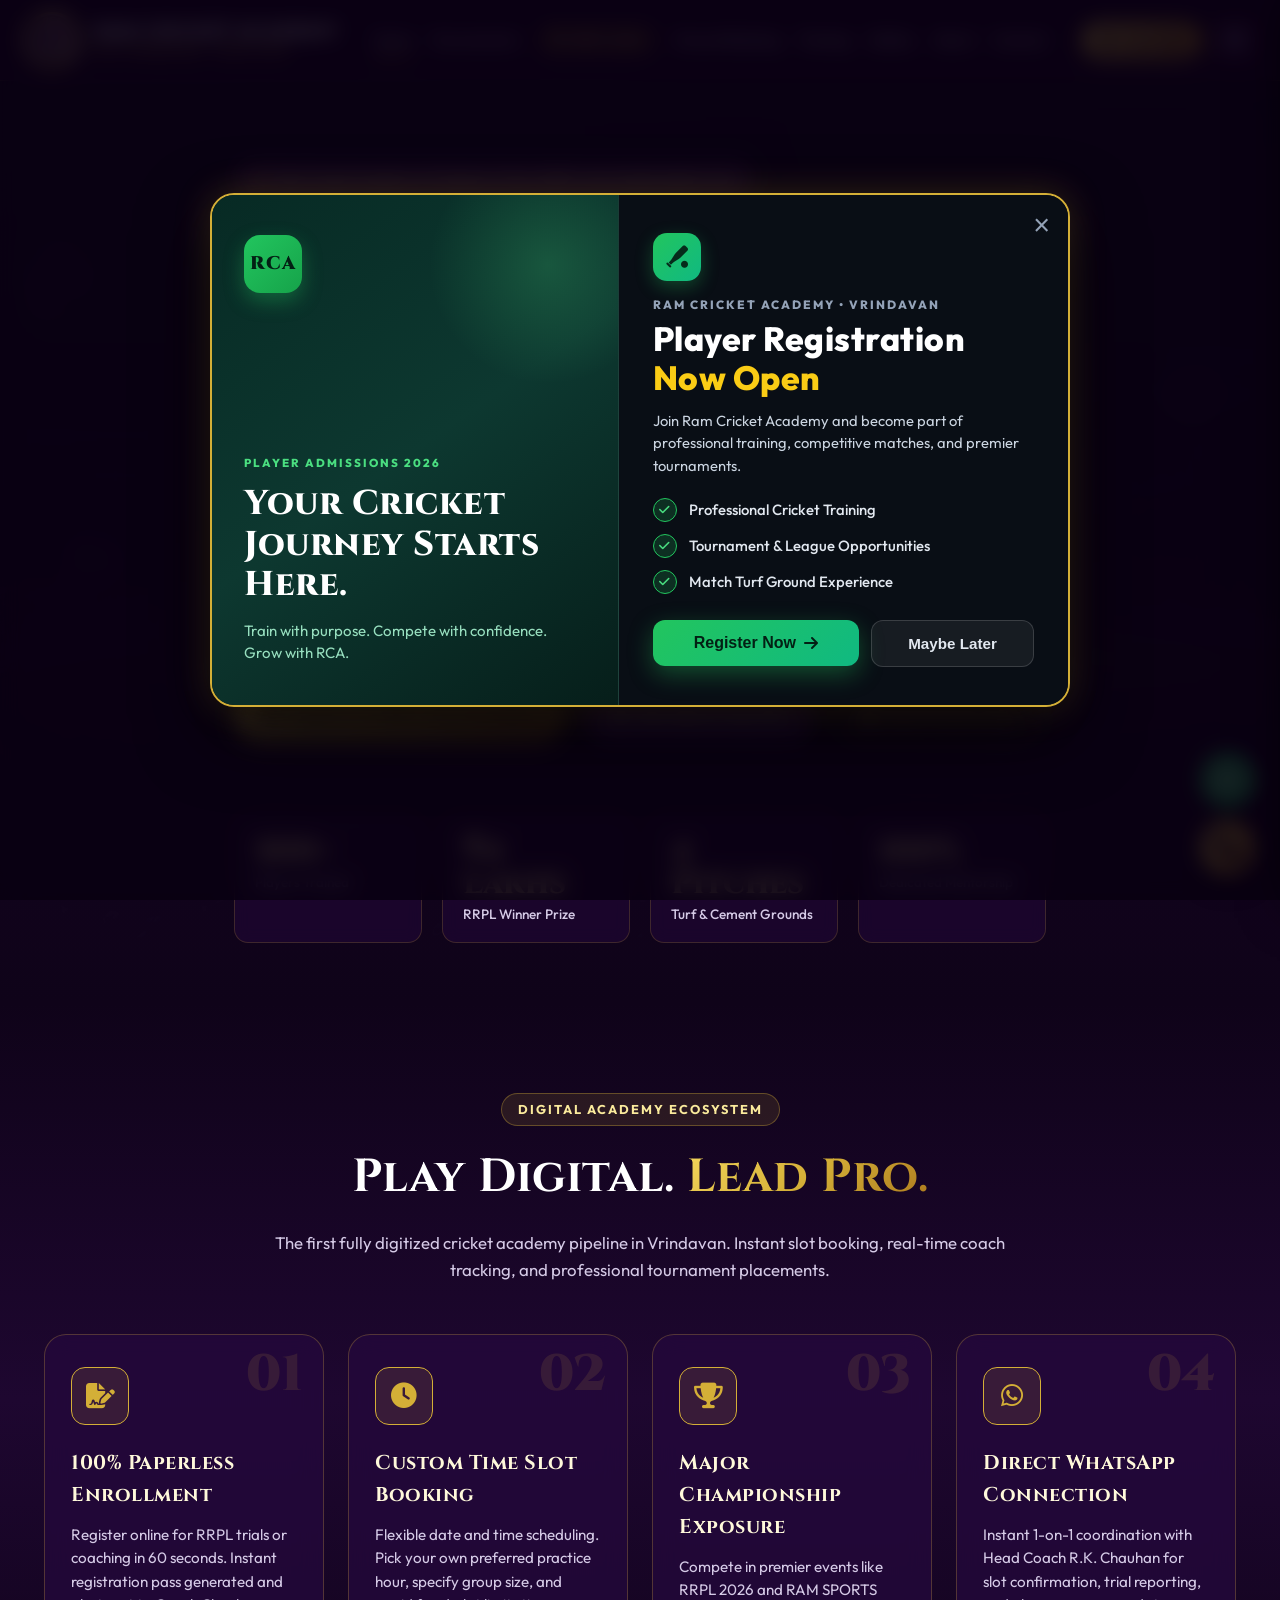
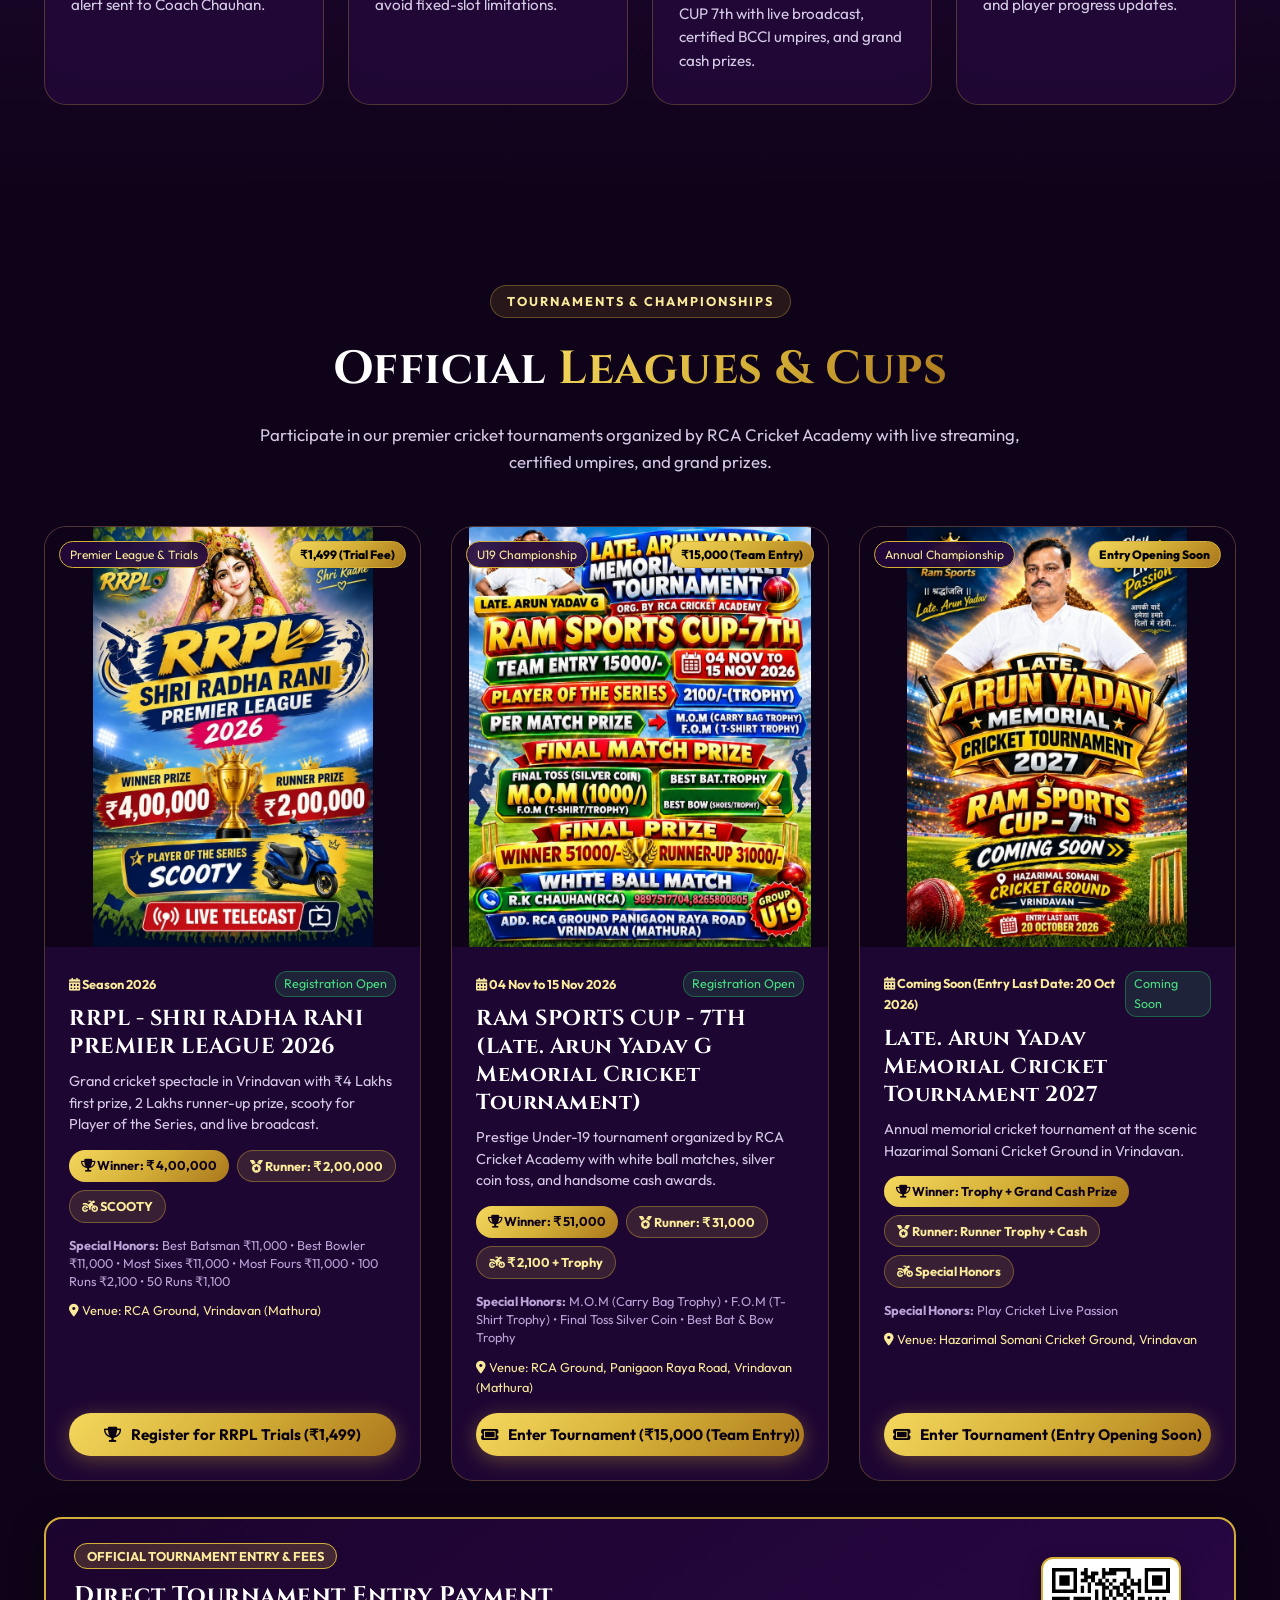
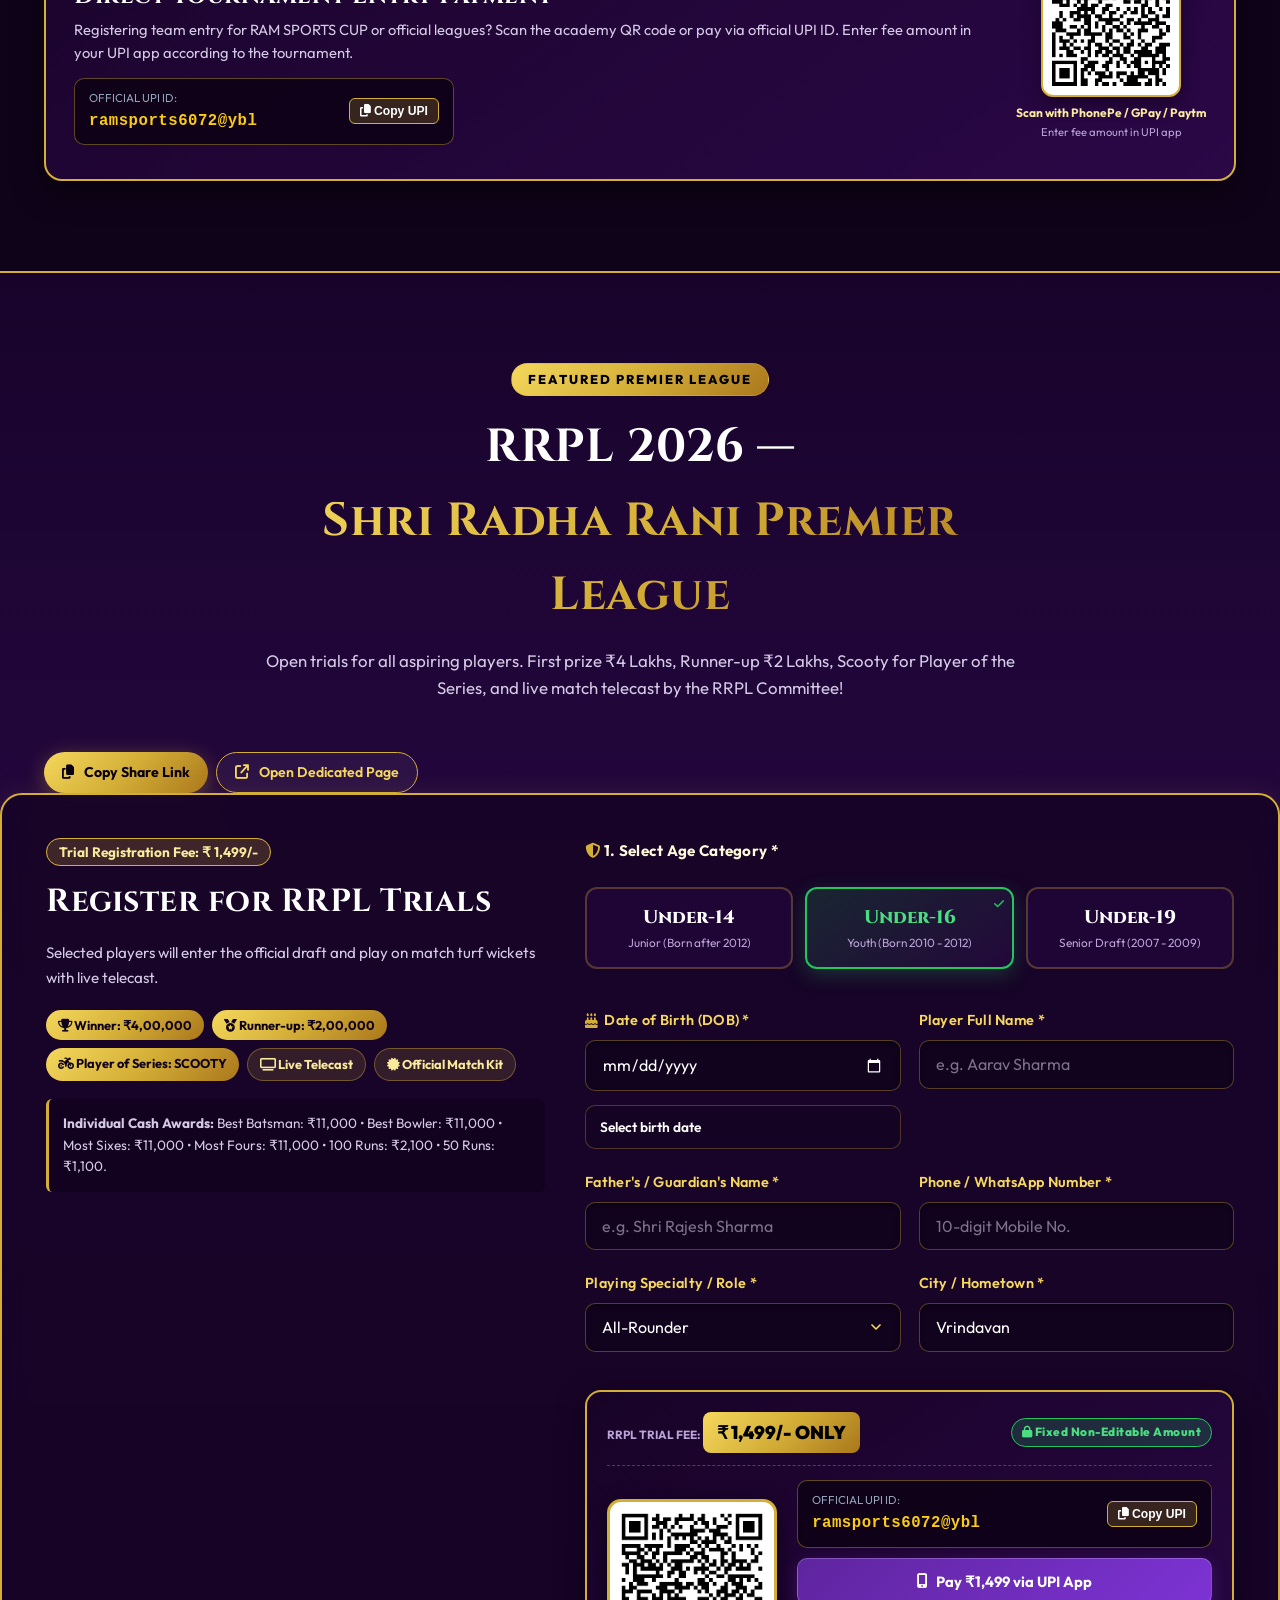
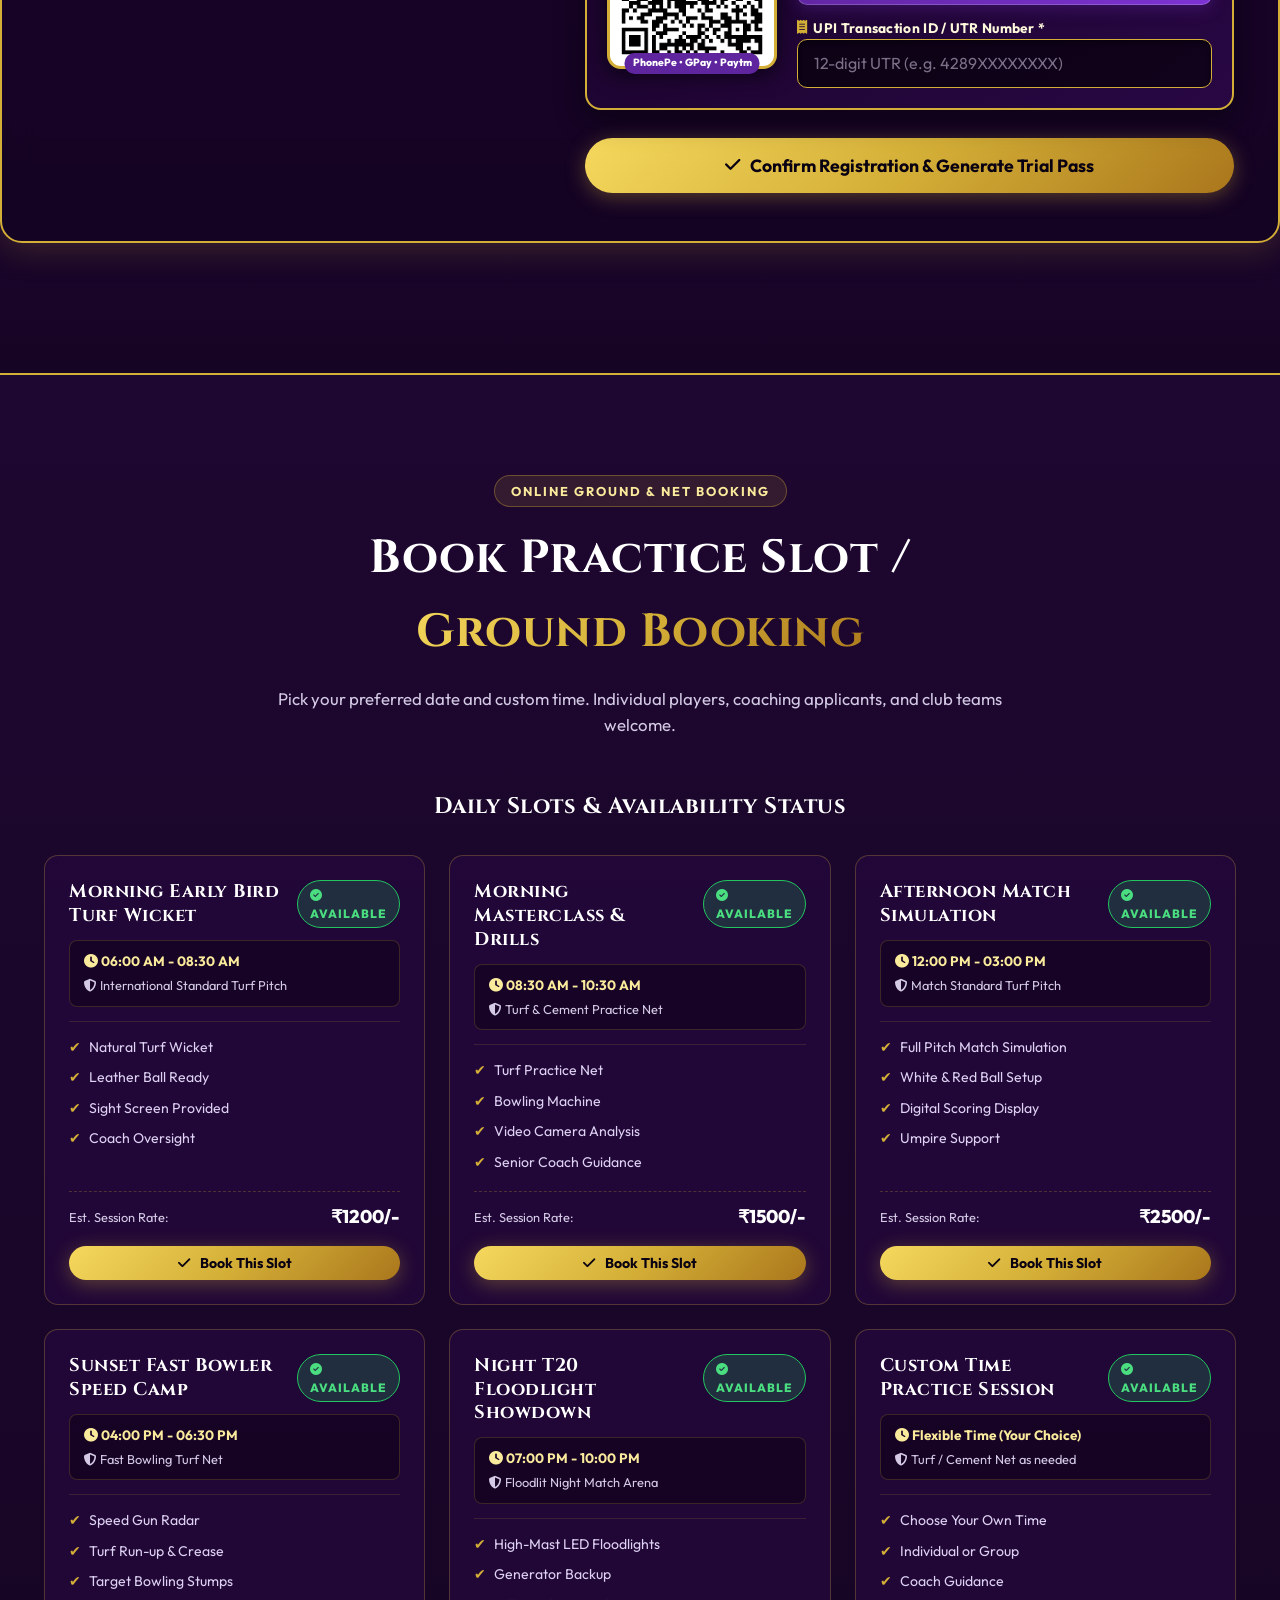
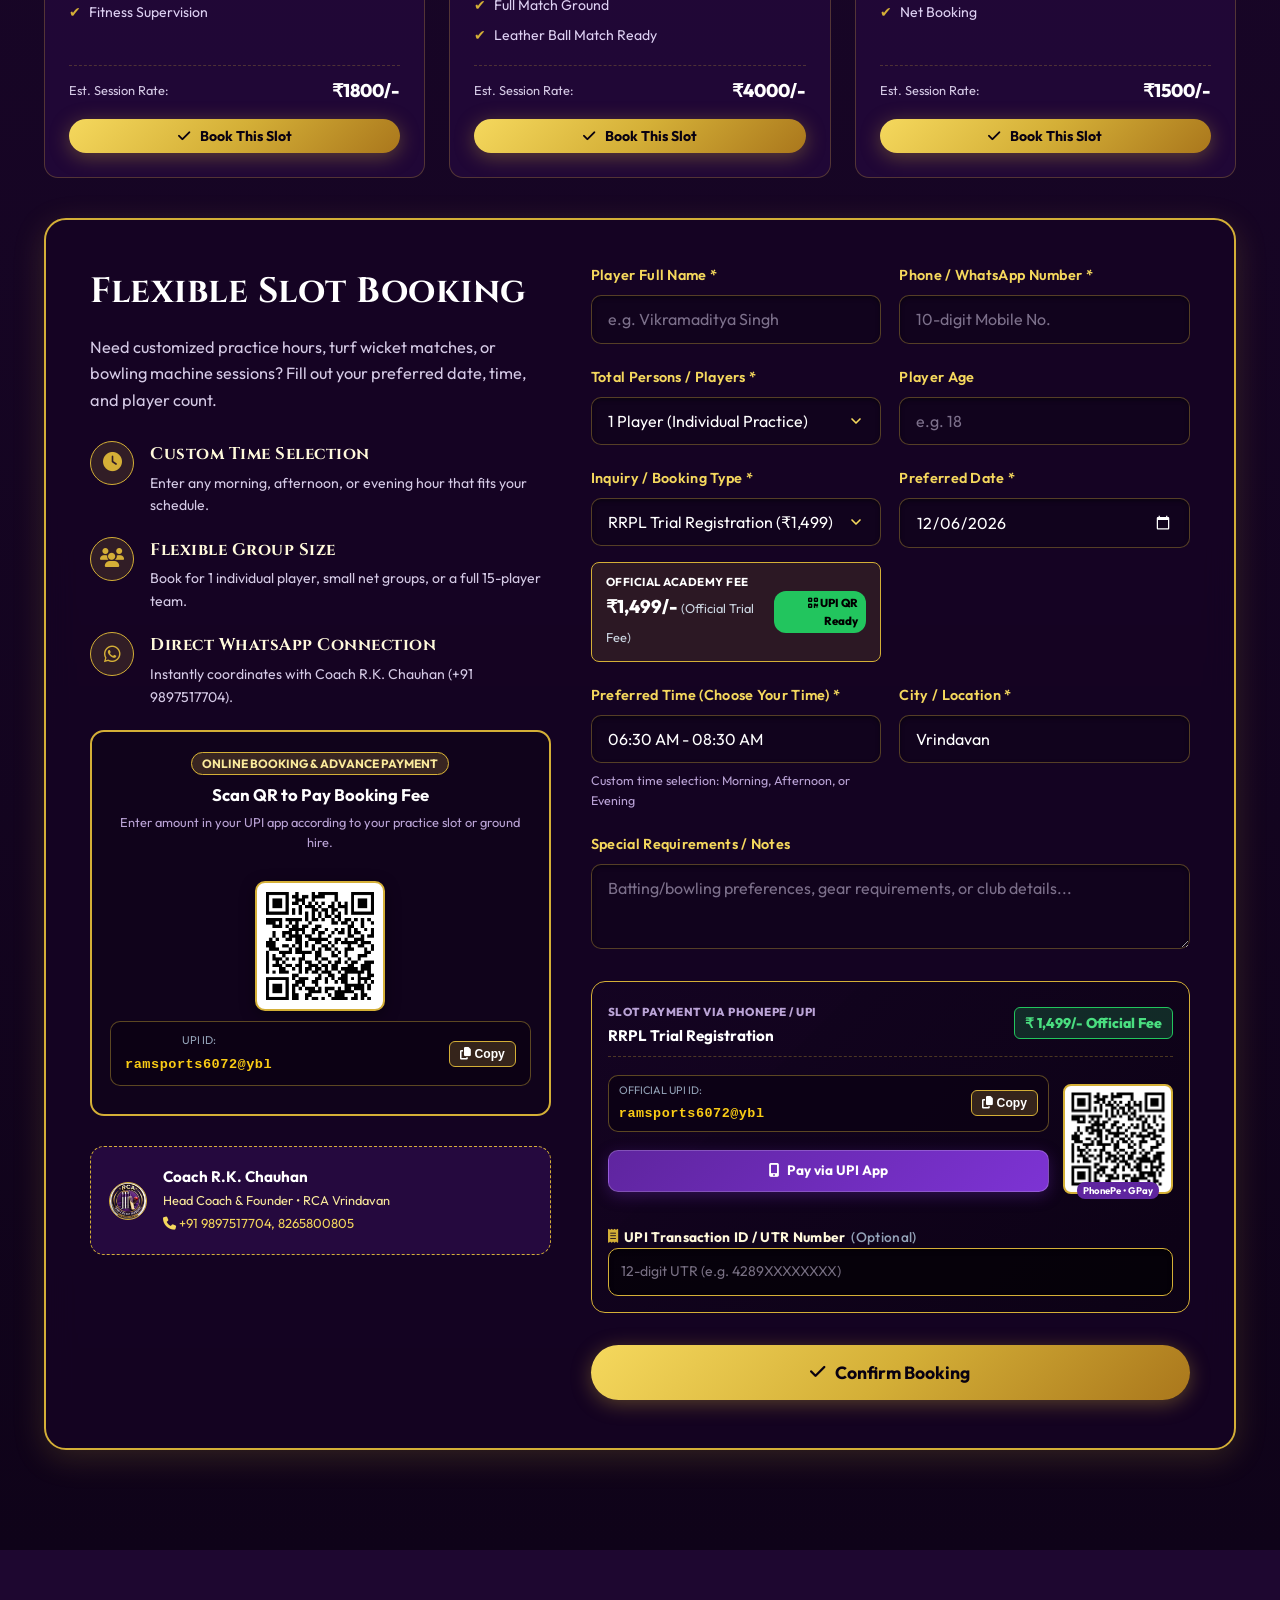
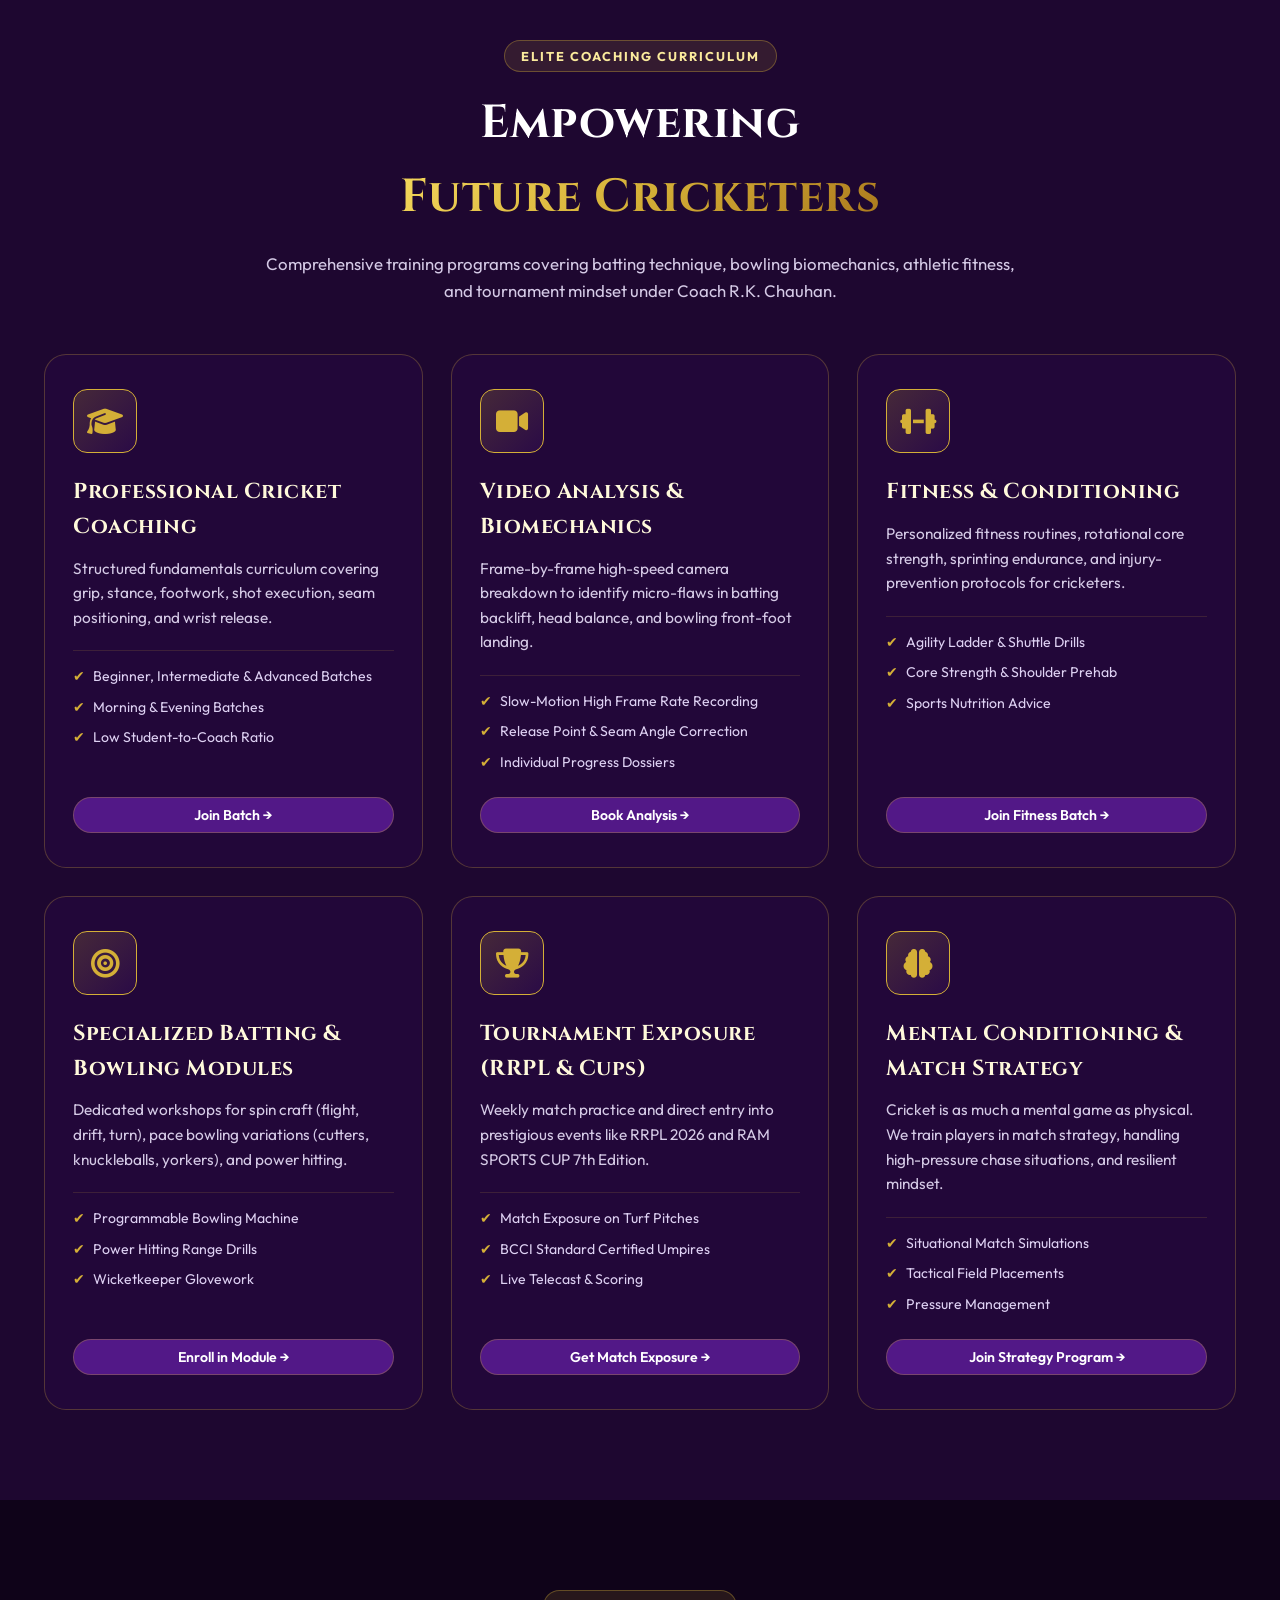
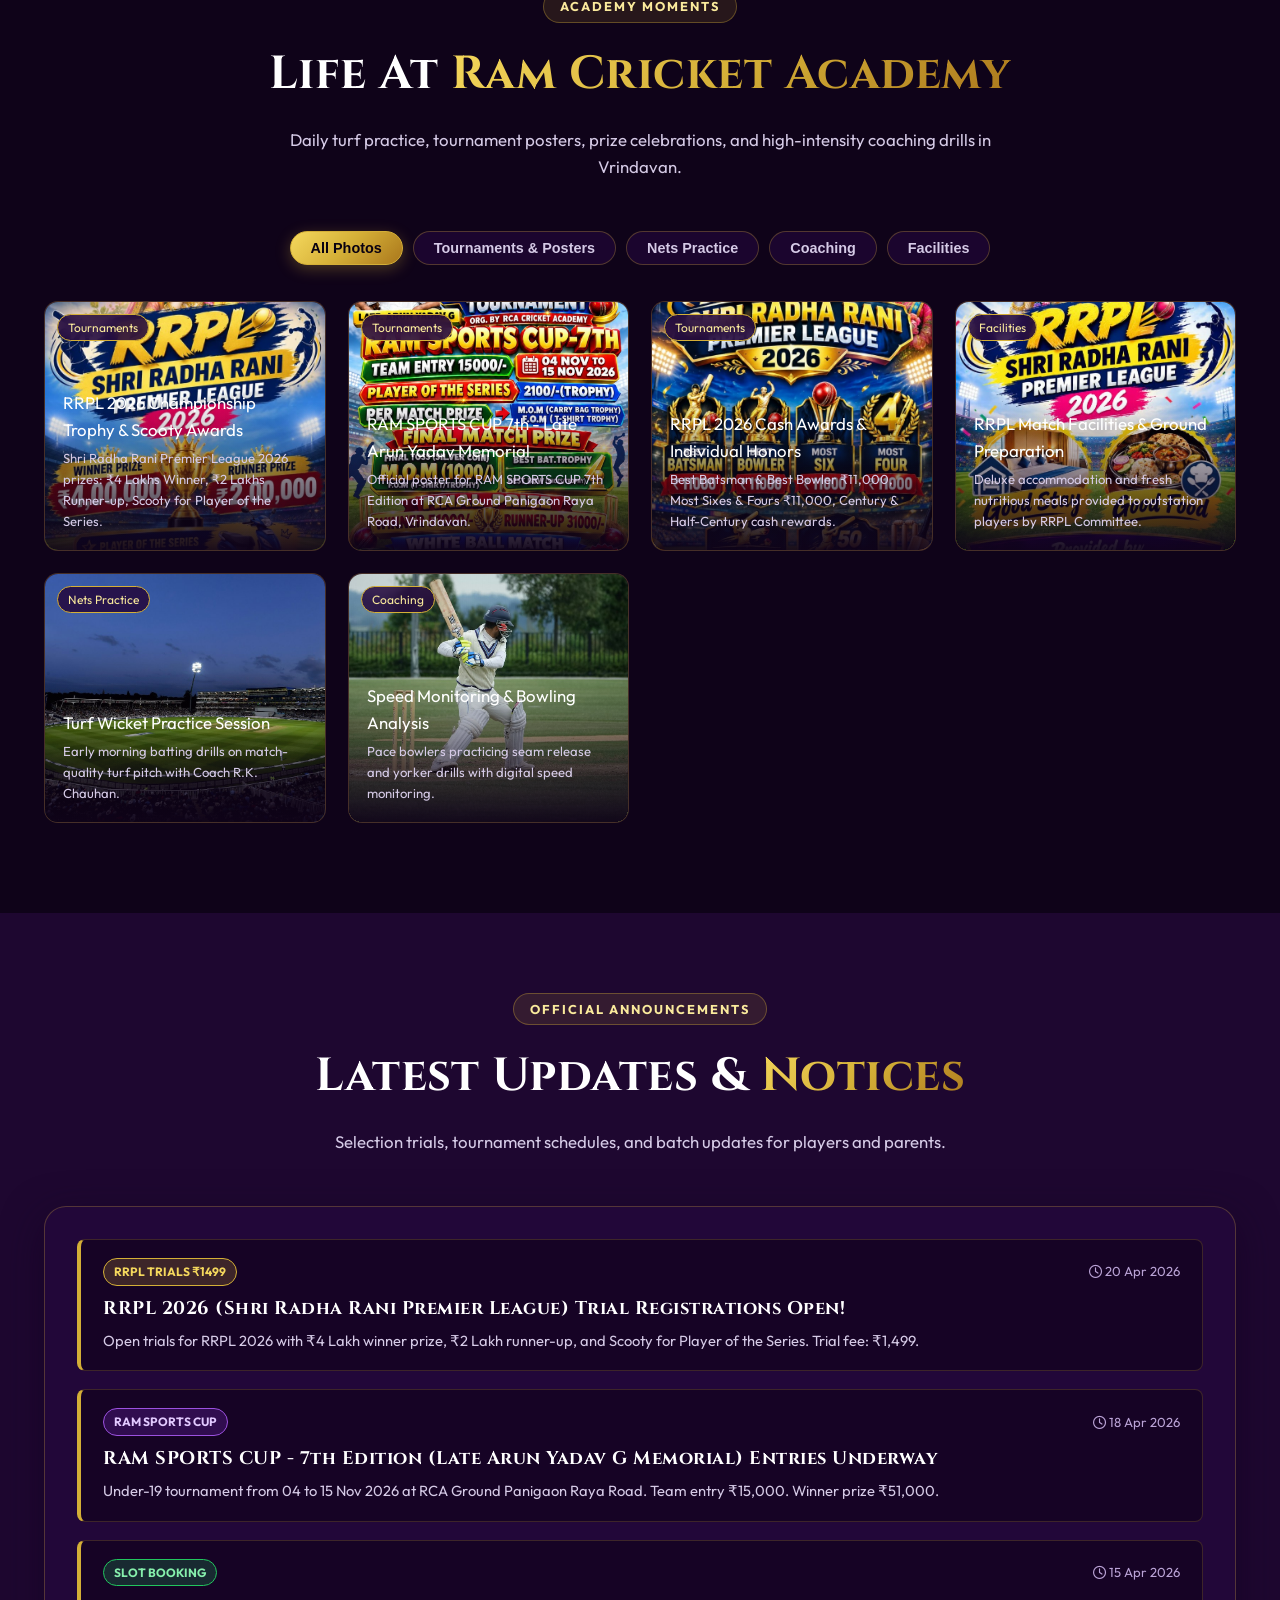
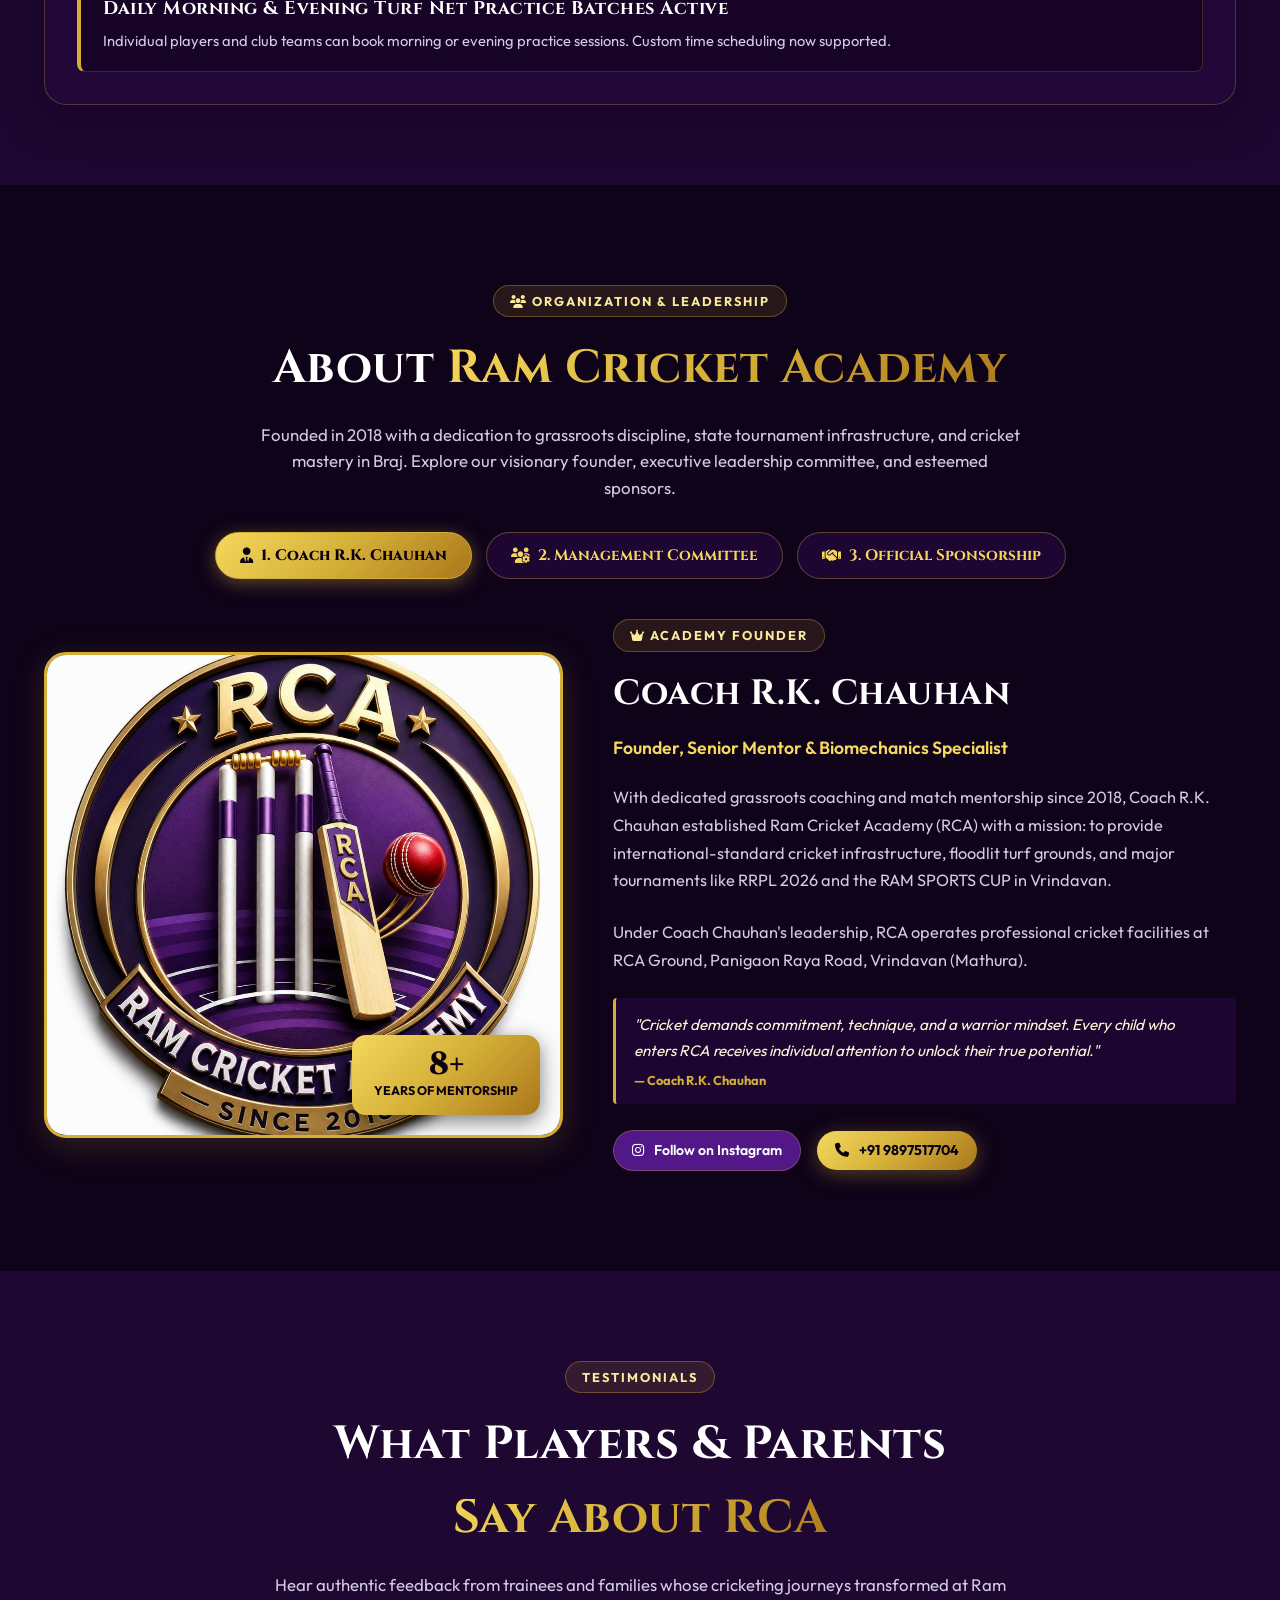
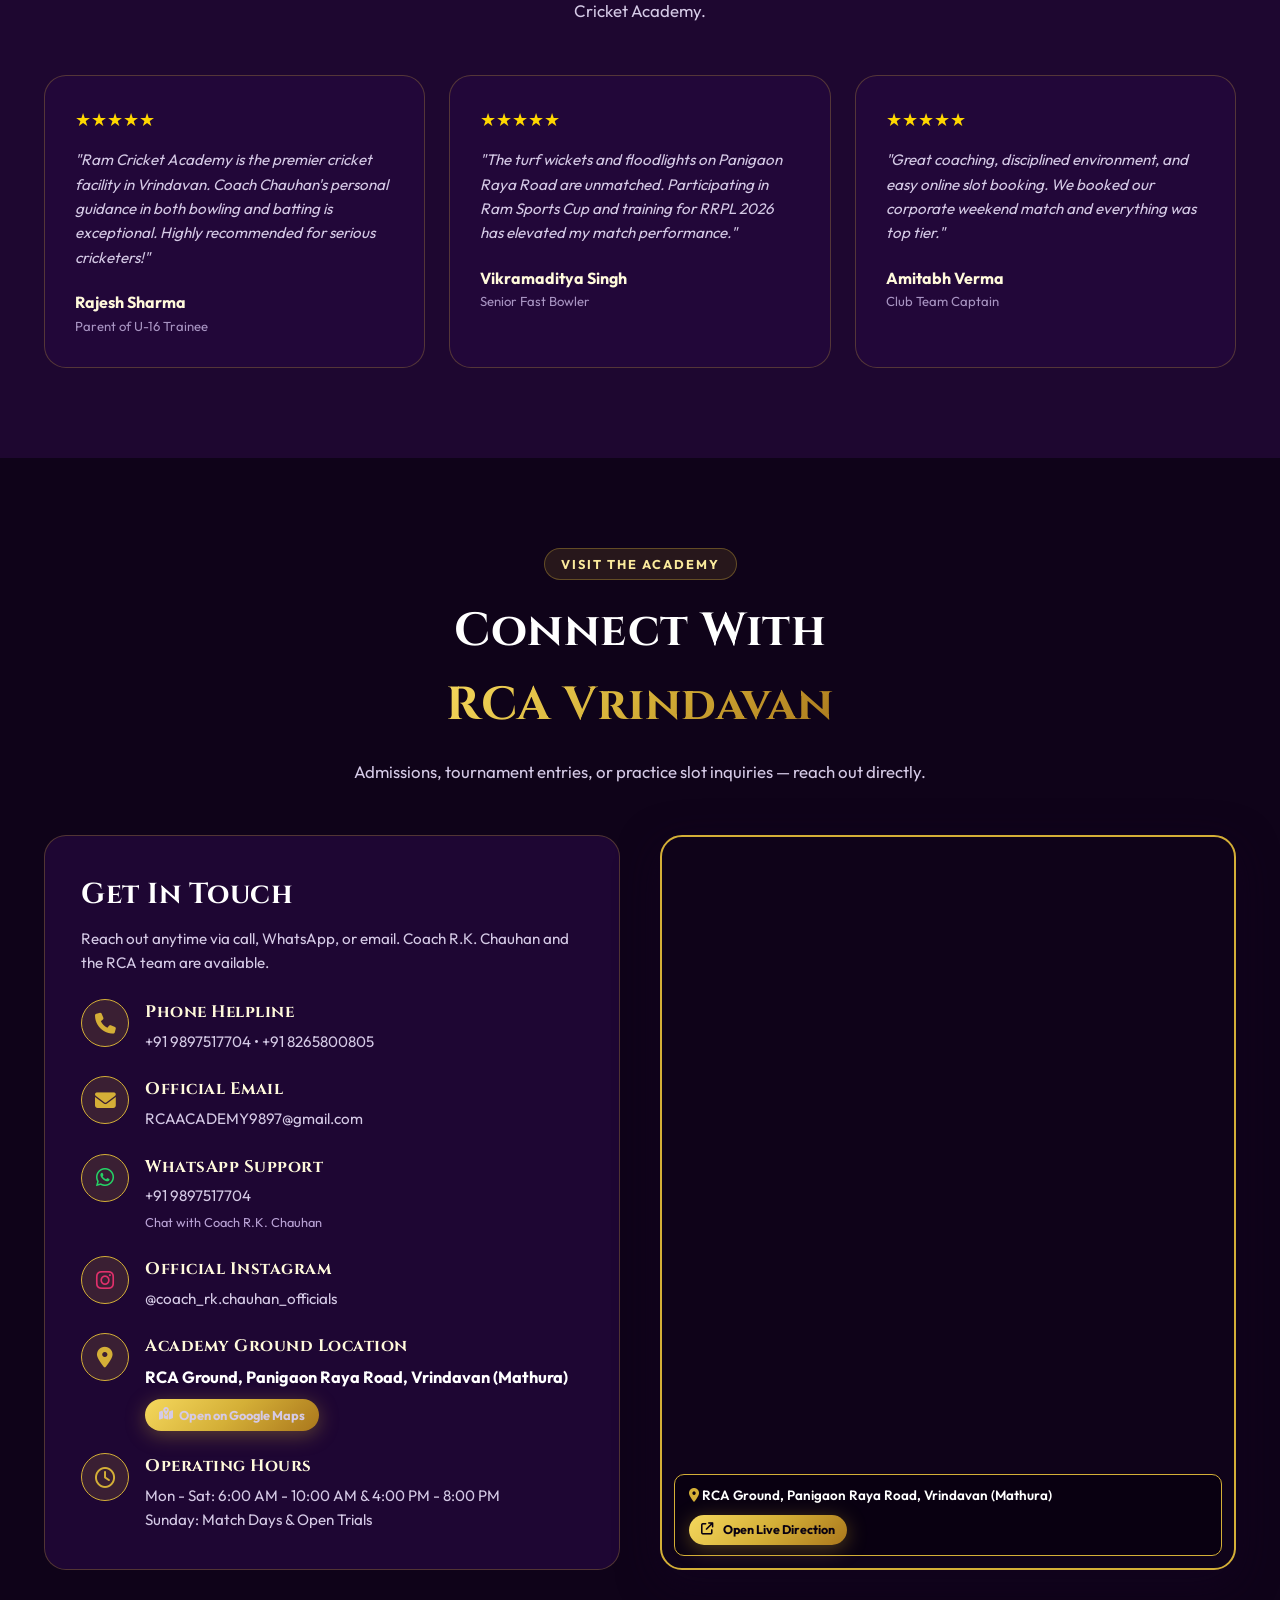
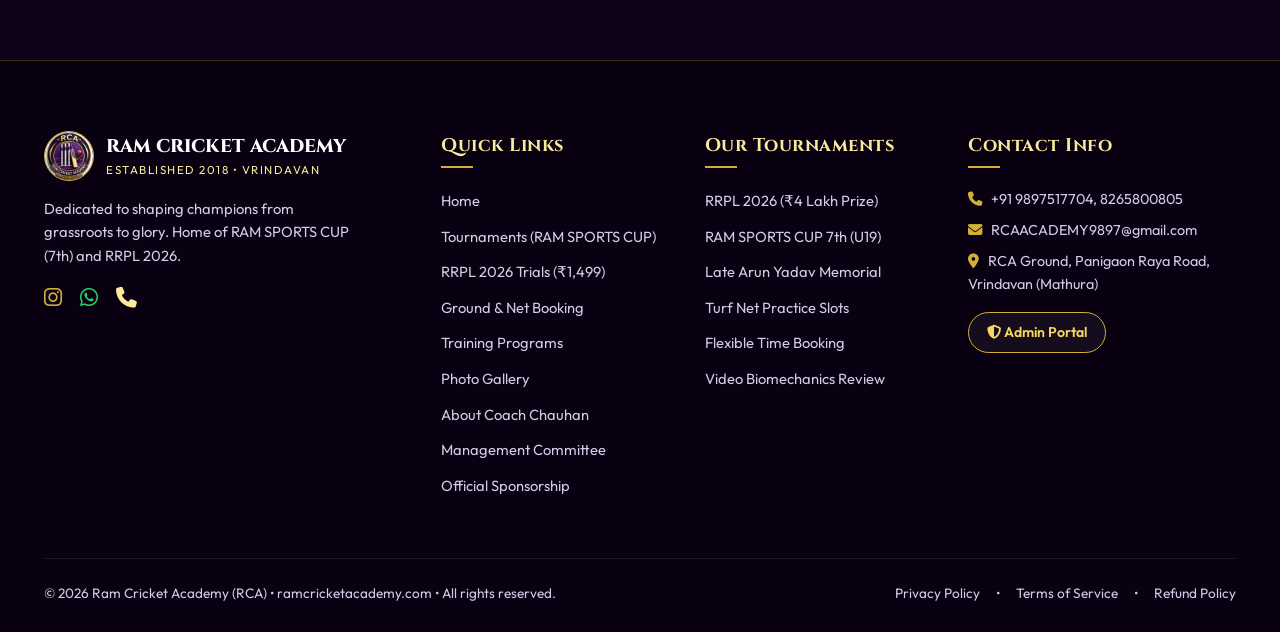
==== commit 8127086b: "Add files via upload" ====
--- a/RCA_Ram_Cricket_Academy6(4)/index.html
+++ b/RCA_Ram_Cricket_Academy6(4)/index.html
@@ -214,10 +214,11 @@
             <nav class="nav-links" id="navLinks">
                 <a href="#home" class="nav-link active">Home</a>
                 <a href="#tournaments" class="nav-link">Tournaments</a>
-                <a href="#rrplSection" class="nav-link highlight-pill">RRPL 2026</a>
+                <a href="rrpl-registration.html" class="nav-link highlight-pill" style="color: var(--gold); font-weight: 700;"><i class="fa-solid fa-trophy" style="font-size: 0.8rem; margin-right: 4px;"></i> RRPL 2026</a>
                 <a href="#groundBooking" class="nav-link">Ground Booking</a>
                 <a href="#training" class="nav-link">Training</a>
                 <a href="#gallery" class="nav-link">Gallery</a>
+                <a href="#about" class="nav-link">About</a>
                 <a href="#contact" class="nav-link">Contact</a>
             </nav>
 
@@ -309,12 +310,14 @@
                 <nav class="sidebar-nav-links">
                     <a href="#home" class="sidebar-nav-item" onclick="closeRightSidebar()"><i class="fa-solid fa-house"></i> Home</a>
                     <a href="#tournaments" class="sidebar-nav-item" onclick="closeRightSidebar()"><i class="fa-solid fa-trophy"></i> Tournaments & Leagues</a>
-                    <a href="#rrplSection" class="sidebar-nav-item highlight-gold" onclick="closeRightSidebar()"><i class="fa-solid fa-medal"></i> RRPL 2026 (₹1,499 Trials)</a>
+                    <a href="rrpl-registration.html" class="sidebar-nav-item highlight-gold" onclick="closeRightSidebar()"><i class="fa-solid fa-trophy"></i> RRPL 2026 Registration</a>
                     <a href="#groundBooking" class="sidebar-nav-item" onclick="closeRightSidebar()"><i class="fa-solid fa-calendar-check"></i> Ground & Net Booking</a>
                     <a href="#training" class="sidebar-nav-item" onclick="closeRightSidebar()"><i class="fa-solid fa-baseball-bat-ball"></i> Training Programs</a>
                     <a href="#gallery" class="sidebar-nav-item" onclick="closeRightSidebar()"><i class="fa-solid fa-images"></i> Photo Showcase</a>
                     <a href="#updates" class="sidebar-nav-item" onclick="closeRightSidebar()"><i class="fa-solid fa-bullhorn"></i> Latest Notices & Updates</a>
-                    <a href="#about" class="sidebar-nav-item" onclick="closeRightSidebar()"><i class="fa-solid fa-id-card"></i> About Coach R.K. Chauhan</a>
+                    <a href="#about" class="sidebar-nav-item" onclick="closeRightSidebar(); switchAboutTab('coach');"><i class="fa-solid fa-users"></i> About RCA & Leadership</a>
+                    <a href="#about" class="sidebar-nav-item" style="padding-left: 28px; font-size: 0.85rem;" onclick="closeRightSidebar(); switchAboutTab('committee');"><i class="fa-solid fa-users-gear" style="font-size: 0.8rem;"></i> &bull; Management Committee</a>
+                    <a href="#about" class="sidebar-nav-item" style="padding-left: 28px; font-size: 0.85rem;" onclick="closeRightSidebar(); switchAboutTab('sponsors');"><i class="fa-solid fa-handshake" style="font-size: 0.8rem;"></i> &bull; Official Sponsorship</a>
                     <a href="#contact" class="sidebar-nav-item" onclick="closeRightSidebar()"><i class="fa-solid fa-envelope"></i> Contact & Location</a>
                 </nav>
             </div>
@@ -325,8 +328,8 @@
                 <div class="sidebar-address-box">
                     <i class="fa-solid fa-location-dot"></i>
                     <div>
-                        <strong>RCA Cricket Grounds</strong>
-                        <p>Panigaon Raya Road & Garun Govind Road, Vrindavan, Mathura (UP) - 281121</p>
+                        <strong>RCA Cricket Ground</strong>
+                        <p><a href="https://goo.gl/maps/JbRKLzuBDmZG7U68A" target="_blank" rel="noopener" style="color: inherit; text-decoration: underline;">RCA Ground, Panigaon Raya Road, Vrindavan (Mathura)</a></p>
                         <small style="color: var(--gold-light);">Open Daily: 06:00 AM - 09:00 PM</small>
                     </div>
                 </div>
@@ -468,6 +471,37 @@
             <div class="tournaments-grid" id="tournamentsContainer">
                 <!-- Dynamically loaded from rcaDB -->
             </div>
+
+            <!-- Tournament Direct QR Payment Sidecard per User Request (Open Flexible Payment) -->
+            <div style="margin-top: 36px; background: linear-gradient(145deg, #1b042d 0%, #2a0746 100%); border: 2px solid var(--gold); border-radius: 18px; padding: 24px 28px; box-shadow: 0 10px 30px rgba(0,0,0,0.5);">
+                <div style="display: flex; align-items: center; justify-content: space-between; flex-wrap: wrap; gap: 20px;">
+                    <div style="flex: 1; min-width: 280px;">
+                        <span class="badge" style="background: rgba(212, 175, 55, 0.2); color: var(--gold-200); border: 1px solid var(--gold); padding: 4px 12px; border-radius: 20px; font-weight: 700; font-size: 0.8rem;">
+                            OFFICIAL TOURNAMENT ENTRY & FEES
+                        </span>
+                        <h3 style="color: #fff; font-size: 1.5rem; margin-top: 8px;">Direct Tournament Entry Payment</h3>
+                        <p style="color: var(--text-muted); font-size: 0.92rem; margin-top: 4px; line-height: 1.5;">
+                            Registering team entry for RAM SPORTS CUP or official leagues? Scan the academy QR code or pay via official UPI ID. Enter fee amount in your UPI app according to the tournament.
+                        </p>
+                        <div class="upi-id-box" style="max-width: 380px; margin-top: 14px;">
+                            <div>
+                                <span style="font-size: 0.72rem; color: #94a3b8; display: block;">OFFICIAL UPI ID:</span>
+                                <span class="upi-id-text">ramsports6072@ybl</span>
+                            </div>
+                            <button type="button" class="btn-copy-upi" onclick="copyUpiId(this, 'ramsports6072@ybl')">
+                                <i class="fa-solid fa-copy"></i> Copy UPI
+                            </button>
+                        </div>
+                    </div>
+                    <div style="display: flex; flex-direction: column; align-items: center; text-align: center;">
+                        <div style="width: 140px; height: 140px; background: #fff; border-radius: 12px; padding: 6px; border: 2px solid var(--gold); box-shadow: 0 6px 18px rgba(0,0,0,0.4);">
+                            <img src="assets/images/rca_open_qr.png" alt="RCA UPI QR Code" style="width: 100%; height: 100%; object-fit: contain;">
+                        </div>
+                        <span style="font-size: 0.75rem; color: var(--gold-200); margin-top: 6px; font-weight: 700;">Scan with PhonePe / GPay / Paytm</span>
+                        <span style="font-size: 0.7rem; color: #baa3d6; margin-top: 2px;">Enter fee amount in UPI app</span>
+                    </div>
+                </div>
+            </div>
         </div>
     </section>
 
@@ -480,8 +514,19 @@
                     RRPL 2026 — <span class="gold-text">Shri Radha Rani Premier League</span>
                 </h2>
                 <p class="section-desc">
-                    Open trials for all aspiring players. First prize ₹4 Lakhs, Scooty for Player of the Series, full stay and delicious food provided by the RRPL Committee!
+                    Open trials for all aspiring players. First prize ₹4 Lakhs, Runner-up ₹2 Lakhs, Scooty for Player of the Series, and live match telecast by the RRPL Committee!
                 </p>
+            </div>
+
+            
+                <div style="display: flex; gap: 8px;">
+                    <button type="button" class="btn btn-sm btn-gold" onclick="shareRegistrationLink()">
+                        <i class="fa-solid fa-copy"></i> Copy Share Link
+                    </button>
+                    <a href="rrpl-registration.html" target="_blank" class="btn btn-sm btn-outline">
+                        <i class="fa-solid fa-arrow-up-right-from-square"></i> Open Dedicated Page
+                    </a>
+                </div>
             </div>
 
             <div class="booking-wrapper" style="margin-bottom: 40px;">
@@ -499,9 +544,8 @@
                         <span class="prize-pill featured"><i class="fa-solid fa-trophy"></i> Winner: ₹4,00,000</span>
                         <span class="prize-pill featured"><i class="fa-solid fa-medal"></i> Runner-up: ₹2,00,000</span>
                         <span class="prize-pill featured"><i class="fa-solid fa-motorcycle"></i> Player of Series: SCOOTY</span>
-                        <span class="prize-pill"><i class="fa-solid fa-hotel"></i> Good Stay Included</span>
-                        <span class="prize-pill"><i class="fa-solid fa-utensils"></i> Good Food Included</span>
                         <span class="prize-pill"><i class="fa-solid fa-tv"></i> Live Telecast</span>
+                        <span class="prize-pill"><i class="fa-solid fa-certificate"></i> Official Match Kit</span>
                     </div>
 
                     <div style="background: rgba(15, 3, 25, 0.6); border-left: 3px solid var(--gold); padding: 14px; border-radius: 6px; margin-top: 18px; font-size: 0.85rem; color: #d5cae6;">
@@ -509,22 +553,59 @@
                     </div>
                 </div>
 
-                <!-- RRPL Quick Trial Form -->
+                <!-- RRPL Quick Trial Form with Age Bracket, DOB Calculator & Fixed ₹1,499 Payment QR -->
                 <form class="booking-form" id="rrplTrialForm" onsubmit="handleRrplTrialSubmit(event)">
+                    <input type="hidden" id="rrplCategory" value="Under-16">
+
+                    <!-- Age Category Cards -->
+                    <div class="form-group form-full">
+                        <label style="font-size: 0.95rem; font-weight: 700; color: var(--gold-100); margin-bottom: 6px; display: block;">
+                            <i class="fa-solid fa-shield-halved" style="color: var(--gold);"></i> 1. Select Age Category *
+                        </label>
+                        <div class="category-selector-group" id="rrplCategoryGroup">
+                            <div class="category-card" data-category="Under-14" onclick="selectCategory('Under-14', 'rrpl')">
+                                <span class="category-tag">Under-14</span>
+                                <span class="category-sub">Junior (Born after 2012)</span>
+                            </div>
+                            <div class="category-card active" data-category="Under-16" onclick="selectCategory('Under-16', 'rrpl')">
+                                <span class="category-tag">Under-16</span>
+                                <span class="category-sub">Youth (Born 2010 - 2012)</span>
+                            </div>
+                            <div class="category-card" data-category="Under-19" onclick="selectCategory('Under-19', 'rrpl')">
+                                <span class="category-tag">Under-19</span>
+                                <span class="category-sub">Senior Draft (2007 - 2009)</span>
+                            </div>
+                        </div>
+                    </div>
+
+                    <!-- Date of Birth & Live Age Calculator -->
+                    <div class="form-group">
+                        <label for="rrplDob"><i class="fa-solid fa-cake-candles" style="color: var(--gold);"></i> Date of Birth (DOB) *</label>
+                        <input type="date" id="rrplDob" class="form-control" onchange="handleDobChange(this.value, 'rrpl')" required>
+                        <div class="age-calc-box" id="rrplAgeBox">
+                            <span class="age-calc-result" id="rrplAgeResult">Select birth date</span>
+                            <span class="age-calc-badge" id="rrplAgeBadge"></span>
+                        </div>
+                        <div class="age-alert-msg age-alert-warning" id="rrplAgeAlert">
+                            <span id="rrplAgeAlertMsg"></span>
+                            <button type="button" class="age-switch-btn" id="rrplAgeSwitchBtn">Switch Category</button>
+                        </div>
+                    </div>
+
                     <div class="form-group">
                         <label for="rrplName">Player Full Name *</label>
                         <input type="text" id="rrplName" class="form-control" placeholder="e.g. Aarav Sharma" required>
+                    </div>
+
+                    <div class="form-group">
+                        <label for="rrplFather">Father's / Guardian's Name *</label>
+                        <input type="text" id="rrplFather" class="form-control" placeholder="e.g. Shri Rajesh Sharma" required>
                     </div>
 
                     <div class="form-group">
                         <label for="rrplPhone">Phone / WhatsApp Number *</label>
                         <input type="tel" id="rrplPhone" class="form-control" placeholder="10-digit Mobile No." pattern="[0-9]{10}" maxlength="10" inputmode="numeric" required>
                         <div id="rrplPhoneError" class="phone-error-hint" style="font-size: 0.8rem; margin-top: 4px; display: none;"></div>
-                    </div>
-
-                    <div class="form-group">
-                        <label for="rrplAge">Player Age *</label>
-                        <input type="number" id="rrplAge" class="form-control" placeholder="e.g. 17" min="12" max="50" required>
                     </div>
 
                     <div class="form-group">
@@ -534,18 +615,8 @@
                             <option value="Middle Order Batsman">Middle Order Batsman</option>
                             <option value="Fast Bowler (Pace/Swing)">Fast Bowler (Pace/Swing)</option>
                             <option value="Spin Bowler">Spin Bowler</option>
-                            <option value="All-Rounder">All-Rounder</option>
+                            <option value="All-Rounder" selected>All-Rounder</option>
                             <option value="Wicketkeeper Batsman">Wicketkeeper Batsman</option>
-                        </select>
-                    </div>
-
-                    <div class="form-group">
-                        <label for="rrplPersons">Total Persons / Attendees *</label>
-                        <select id="rrplPersons" class="form-control" required>
-                            <option value="1 Player">1 Player (Individual)</option>
-                            <option value="2 Players">2 Players</option>
-                            <option value="3-5 Players">3 - 5 Players</option>
-                            <option value="Full Team / Group">Full Group (10+ Players)</option>
                         </select>
                     </div>
 
@@ -554,19 +625,54 @@
                         <input type="text" id="rrplCity" class="form-control" value="Vrindavan" required>
                     </div>
 
+                    <!-- Fixed ₹1,499 PhonePe QR Payment Card -->
                     <div class="form-group form-full">
-                        <div style="background: rgba(212, 175, 55, 0.1); border: 1px dashed var(--gold); padding: 12px; border-radius: 8px; display: flex; justify-content: space-between; align-items: center;">
-                            <div>
-                                <span style="font-size: 0.82rem; color: var(--gold-200); font-weight: 700;">RRPL TRIAL FEE:</span>
-                                <div style="font-size: 1.25rem; font-weight: 800; color: #fff;">₹ 1,499/-</div>
-                            </div>
-                            <span style="font-size: 0.78rem; color: #baa3d6;">Includes Food & Stay by Committee</span>
+                        <div class="payment-qr-card">
+                            <div class="payment-qr-header">
+                                <div>
+                                    <span style="font-size: 0.74rem; color: #baa3d6; font-weight: 700; text-transform: uppercase;">RRPL TRIAL FEE:</span>
+                                    <div class="payment-fee-badge">₹ 1,499/- ONLY</div>
+                                </div>
+                                <span class="payment-locked-pill"><i class="fa-solid fa-lock"></i> Fixed Non-Editable Amount</span>
+                            </div>
+
+                            <div class="payment-qr-body">
+                                <div class="payment-qr-img-wrap">
+                                    <img src="assets/images/rca_fixed_1499_qr.png" alt="RCA Fixed ₹1,499 Payment QR">
+                                    <span style="position: absolute; bottom: -8px; left: 50%; transform: translateX(-50%); background: #5f259f; color: #fff; font-size: 0.65rem; padding: 2px 8px; border-radius: 10px; font-weight: 800; white-space: nowrap;">
+                                        PhonePe • GPay • Paytm
+                                    </span>
+                                </div>
+
+                                <div class="payment-details-col">
+                                    <div class="upi-id-box">
+                                        <div>
+                                            <span style="font-size: 0.72rem; color: #94a3b8; display: block;">OFFICIAL UPI ID:</span>
+                                            <span class="upi-id-text">ramsports6072@ybl</span>
+                                        </div>
+                                        <button type="button" class="btn-copy-upi" onclick="copyUpiId(this, 'ramsports6072@ybl')">
+                                            <i class="fa-solid fa-copy"></i> Copy UPI
+                                        </button>
+                                    </div>
+
+                                    <a href="upi://pay?pa=ramsports6072@ybl&pn=Ram%20Sports%20Academy&am=1499.00&cu=INR&tn=RRPL%20Player%20Registration" class="btn-pay-upi-app">
+                                        <i class="fa-solid fa-mobile-screen-button"></i> Pay ₹1,499 via UPI App
+                                    </a>
+
+                                    <div>
+                                        <label for="rrplUtr" style="font-size: 0.86rem; color: var(--gold-100); font-weight: 700;">
+                                            <i class="fa-solid fa-receipt" style="color: var(--gold);"></i> UPI Transaction ID / UTR Number *
+                                        </label>
+                                        <input type="text" id="rrplUtr" class="form-control" placeholder="12-digit UTR (e.g. 4289XXXXXXXX)" required style="border-color: var(--gold); background: rgba(0,0,0,0.6);">
+                                    </div>
+                                </div>
+                            </div>
                         </div>
                     </div>
 
                     <div class="form-group form-full" style="margin-top: 6px;">
-                        <button type="submit" class="btn btn-gold" style="width: 100%; font-size: 1.05rem; padding: 15px;">
-                            <i class="fa-solid fa-check"></i> Confirm Registration
+                        <button type="submit" class="btn btn-gold" style="width: 100%; font-size: 1.1rem; padding: 16px;">
+                            <i class="fa-solid fa-check"></i> Confirm Registration & Generate Trial Pass
                         </button>
                     </div>
                 </form>
@@ -627,6 +733,28 @@
                         </div>
                     </div>
 
+                    <div style="background: rgba(15, 3, 25, 0.75); border: 2px solid var(--gold); border-radius: 14px; padding: 18px; margin-top: 22px; text-align: center;">
+                        <span class="badge" style="background: rgba(212, 175, 55, 0.2); color: var(--gold-200); border: 1px solid var(--gold); padding: 3px 10px; border-radius: 16px; font-size: 0.75rem; font-weight: 700;">
+                            ONLINE BOOKING & ADVANCE PAYMENT
+                        </span>
+                        <div style="font-weight: 700; color: #fff; font-size: 1.05rem; margin-top: 6px;">Scan QR to Pay Booking Fee</div>
+                        <p style="font-size: 0.8rem; color: #baa3d6; margin-top: 3px;">
+                            Enter amount in your UPI app according to your practice slot or ground hire.
+                        </p>
+                        <div style="width: 130px; height: 130px; background: #fff; border-radius: 10px; padding: 6px; margin: 10px auto; border: 2px solid var(--gold); box-shadow: 0 4px 15px rgba(0,0,0,0.4);">
+                            <img src="assets/images/rca_open_qr.png" alt="RCA Payment QR Code" style="width: 100%; height: 100%; object-fit: contain;">
+                        </div>
+                        <div class="upi-id-box" style="margin-top: 8px;">
+                            <div>
+                                <span style="font-size: 0.7rem; color: #94a3b8; display: block;">UPI ID:</span>
+                                <span class="upi-id-text" style="font-size: 0.85rem;">ramsports6072@ybl</span>
+                            </div>
+                            <button type="button" class="btn-copy-upi" onclick="copyUpiId(this, 'ramsports6072@ybl')">
+                                <i class="fa-solid fa-copy"></i> Copy
+                            </button>
+                        </div>
+                    </div>
+
                     <div class="coach-highlight-box">
                         <img src="assets/images/logo.png" alt="Coach R.K. Chauhan" class="coach-avatar">
                         <div>
@@ -654,13 +782,13 @@
 
                     <div class="form-group">
                         <label for="totalPersons">Total Persons / Players *</label>
-                        <select id="totalPersons" class="form-control" required>
-                            <option value="1 Player">1 Player (Individual Practice)</option>
+                        <select id="totalPersons" class="form-control" required onchange="handleInlineTotalPersonsChange(this.value)">
+                            <option value="1 Player (Individual Practice)">1 Player (Individual Practice)</option>
                             <option value="2 Players">2 Players</option>
-                            <option value="3-5 Players">3 - 5 Players (Net Group)</option>
+                            <option value="3-5 Players (Net Group)">3 - 5 Players (Net Group)</option>
                             <option value="6-10 Players">6 - 10 Players</option>
                             <option value="Full Team (11-15 Players)">Full Team (11 - 15 Players)</option>
-                            <option value="Both Teams (22+ Players)">Match Hire (Both Teams / 22+)</option>
+                            <option value="Both Teams (22+ Players)">Both Teams (22+ Players)</option>
                         </select>
                     </div>
 
@@ -671,15 +799,10 @@
 
                     <div class="form-group">
                         <label for="bookingType">Inquiry / Booking Type *</label>
-                        <select id="bookingType" class="form-control" required>
-                            <option value="RRPL Trial Registration (₹1,499)">RRPL Trial Registration (₹1,499)</option>
-                            <option value="RAM SPORTS CUP 7th (Team Entry ₹15,000)">RAM SPORTS CUP 7th (Team Entry ₹15,000)</option>
-                            <option value="Turf Net Practice Slot">Turf Net Practice Slot</option>
-                            <option value="Monthly Academy Admission">Monthly Academy Admission</option>
-                            <option value="Full Ground Match Booking">Full Ground Match Booking</option>
-                            <option value="Bowling Machine Practice">Bowling Machine Practice</option>
-                            <option value="Free Trial Session">Free Trial Session</option>
+                        <select id="bookingType" class="form-control" required onchange="handleBookingTypeSelectionChange(this.value, 'inline')">
+                            <!-- Populated dynamically from rcaDB.getBookingTypes() -->
                         </select>
+                        <div id="inlineBookingTypePriceBox"></div>
                     </div>
 
                     <div class="form-group">
@@ -702,6 +825,51 @@
                     <div class="form-group form-full">
                         <label for="playerRemarks">Special Requirements / Notes</label>
                         <textarea id="playerRemarks" class="form-control" placeholder="Batting/bowling preferences, gear requirements, or club details..."></textarea>
+                    </div>
+
+                    <!-- Fixed Amount Slot QR Payment Card with Admin Policy -->
+                    <div class="form-group form-full" style="background: linear-gradient(135deg, rgba(20, 4, 34, 0.9), rgba(12, 2, 20, 0.95)); border: 1.5px solid var(--gold); border-radius: 14px; padding: 16px; margin-top: 10px;">
+                        <div style="display: flex; justify-content: space-between; align-items: center; margin-bottom: 10px; border-bottom: 1px dashed rgba(212, 175, 55, 0.3); padding-bottom: 8px;">
+                            <div>
+                                <span style="font-size: 0.72rem; color: #baa3d6; font-weight: 800; letter-spacing: 0.5px; text-transform: uppercase;">SLOT PAYMENT VIA PHONEPE / UPI</span>
+                                <div id="inlineSlotTitleDisplay" style="font-size: 0.95rem; font-weight: 700; color: #fff;">Turf Net Practice Slot</div>
+                            </div>
+                            <span id="inlineSlotFeeBadge" style="background: rgba(34, 197, 94, 0.2); border: 1px solid #22c55e; color: #4ade80; font-weight: 800; padding: 4px 10px; border-radius: 6px; font-size: 0.88rem;">
+                                Official Academy Rate
+                            </span>
+                        </div>
+
+                        <div style="display: flex; align-items: center; justify-content: space-between; flex-wrap: wrap; gap: 14px;">
+                            <div style="flex: 1; min-width: 200px;">
+                                <div class="upi-id-box" style="margin-top: 0; padding: 6px 10px;">
+                                    <div>
+                                        <span style="font-size: 0.68rem; color: #94a3b8; display: block;">OFFICIAL UPI ID:</span>
+                                        <span class="upi-id-text" style="font-size: 0.84rem;">ramsports6072@ybl</span>
+                                    </div>
+                                    <button type="button" class="btn-copy-upi" onclick="copyUpiId(this, 'ramsports6072@ybl')">
+                                        <i class="fa-solid fa-copy"></i> Copy
+                                    </button>
+                                </div>
+
+                                <a href="upi://pay?pa=ramsports6072@ybl&pn=Ram%20Sports%20Academy&cu=INR&tn=Slot%20Booking" id="inlineSlotPayAppBtn" class="btn-pay-upi-app" style="margin-top: 8px; padding: 9px 12px; font-size: 0.85rem;">
+                                    <i class="fa-solid fa-mobile-screen-button"></i> Pay via UPI App
+                                </a>
+                            </div>
+
+                            <div style="width: 110px; height: 110px; background: #fff; border-radius: 8px; padding: 4px; border: 2px solid var(--gold); flex-shrink: 0; margin: 0 auto; text-align: center; position: relative;">
+                                <img id="inlineSlotQrImg" src="assets/images/rca_open_qr.png" alt="RCA Slot QR" style="width: 100%; height: 100%; object-fit: contain;">
+                                <span style="position: absolute; bottom: -7px; left: 50%; transform: translateX(-50%); background: #5f259f; color: #fff; font-size: 0.6rem; padding: 1px 6px; border-radius: 8px; font-weight: 700; white-space: nowrap;">
+                                    PhonePe • GPay
+                                </span>
+                            </div>
+                        </div>
+
+                        <div style="margin-top: 14px;">
+                            <label for="playerUtr" id="inlinePlayerUtrLabel" style="font-size: 0.86rem; color: var(--gold-100); font-weight: 700;">
+                                <i class="fa-solid fa-receipt" style="color: var(--gold);"></i> UPI Transaction ID / UTR Number <span id="inlineSlotUtrReqBadge" style="color: #94a3b8; font-weight: 500;">(Optional)</span>
+                            </label>
+                            <input type="text" id="playerUtr" class="form-control" placeholder="12-digit UTR (e.g. 4289XXXXXXXX)" style="padding: 10px 12px; font-size: 0.88rem; border-color: var(--gold); background: rgba(0,0,0,0.6);">
+                        </div>
                     </div>
 
                     <div class="form-group form-full" style="margin-top: 10px;">
@@ -857,46 +1025,117 @@
         </div>
     </section>
 
-    <!-- About Coach RK Chauhan & Academy -->
+    <!-- About Section with Sub-Elements: 1. Coach R.K. Chauhan, 2. Committee, 3. Sponsorship -->
     <section class="about-section" id="about">
         <div class="container">
-            <div class="about-grid">
-                <div class="about-img-box">
-                    <img src="assets/images/logo.png" alt="Head Coach R.K. Chauhan - RCA Vrindavan">
-                    <div class="about-badge-exp">
-                        <div class="num">8+</div>
-                        <div class="label">Years of Mentorship</div>
-                    </div>
-                </div>
-
-                <div class="about-info">
-                    <span class="section-pill">Academy Leadership</span>
-                    <h3>Head Coach R.K. Chauhan</h3>
-                    <div class="coach-title">Founder, Senior Mentor & Biomechanics Specialist</div>
-                    
-                    <p>
-                        With dedicated grassroots coaching and match mentorship since 2018, <strong>Coach R.K. Chauhan</strong> established <strong>Ram Cricket Academy (RCA)</strong> with a mission: to provide international-standard cricket infrastructure, floodlit turf grounds, and major tournaments like <strong>RRPL 2026</strong> and the <strong>RAM SPORTS CUP</strong> in Vrindavan.
+            <!-- Section Header -->
+            <div class="section-header" style="text-align: center; margin-bottom: 30px;">
+                <span class="section-pill"><i class="fa-solid fa-users"></i> Organization & Leadership</span>
+                <h2 class="section-title">About <span class="gold-text">Ram Cricket Academy</span></h2>
+                <p class="section-desc">
+                    Founded in 2018 with a dedication to grassroots discipline, state tournament infrastructure, and cricket mastery in Braj. Explore our visionary founder, executive leadership committee, and esteemed sponsors.
+                </p>
+            </div>
+
+            <!-- Sub-Elements Navigation Tabs -->
+            <div class="about-tabs-nav" role="tablist">
+                <button type="button" class="about-tab-btn active" id="aboutTabBtnCoach" onclick="switchAboutTab('coach')">
+                    <i class="fa-solid fa-user-tie"></i> 1. Coach R.K. Chauhan
+                </button>
+                <button type="button" class="about-tab-btn" id="aboutTabBtnCommittee" onclick="switchAboutTab('committee')">
+                    <i class="fa-solid fa-users-gear"></i> 2. Management Committee
+                </button>
+                <button type="button" class="about-tab-btn" id="aboutTabBtnSponsors" onclick="switchAboutTab('sponsors')">
+                    <i class="fa-solid fa-handshake"></i> 3. Official Sponsorship
+                </button>
+            </div>
+
+            <!-- SUB-ELEMENT 1: Coach R.K. Chauhan Profile -->
+            <div class="about-tab-content active" id="aboutTabContentCoach">
+                <div class="about-grid">
+                    <div class="about-img-box">
+                        <img id="aboutFounderImg" src="assets/images/logo.png" alt="Head Coach R.K. Chauhan - RCA Vrindavan">
+                        <div class="about-badge-exp">
+                            <div class="num" id="aboutFounderYears">8+</div>
+                            <div class="label">Years of Mentorship</div>
+                        </div>
+                    </div>
+
+                    <div class="about-info">
+                        <span class="section-pill"><i class="fa-solid fa-crown"></i> Academy Founder</span>
+                        <h3 id="aboutFounderName">Head Coach R.K. Chauhan</h3>
+                        <div class="coach-title" id="aboutFounderTitle">Founder, Senior Mentor & Biomechanics Specialist</div>
+                        
+                        <p id="aboutFounderBio">
+                            With dedicated grassroots coaching and match mentorship since 2018, <strong>Coach R.K. Chauhan</strong> established <strong>Ram Cricket Academy (RCA)</strong> with a mission: to provide international-standard cricket infrastructure, floodlit turf grounds, and major tournaments like <strong>RRPL 2026</strong> and the <strong>RAM SPORTS CUP</strong> in Vrindavan.
+                        </p>
+
+                        <p>
+                            Under Coach Chauhan's leadership, RCA operates professional cricket facilities at RCA Ground, Panigaon Raya Road, Vrindavan (Mathura).
+                        </p>
+
+                        <div style="background: rgba(36, 8, 60, 0.7); border-left: 3px solid var(--gold); padding: 14px 18px; border-radius: 4px; margin-bottom: 24px;">
+                            <em style="color: var(--gold-100); font-size: 0.95rem;" id="aboutFounderQuote">
+                                "Cricket demands commitment, technique, and a warrior mindset. Every child who enters RCA receives individual attention to unlock their true potential."
+                            </em>
+                            <div style="color: var(--gold); font-size: 0.8rem; font-weight: 700; margin-top: 6px;">— Coach R.K. Chauhan</div>
+                        </div>
+
+                        <div class="coach-social-links">
+                            <a id="aboutFounderInstaBtn" href="https://www.instagram.com/coach_rk.chauhan_officials?srtk=N3JqdmtlOGF2NHlk&utm_source=qr" target="_blank" rel="noopener" class="btn btn-purple btn-sm">
+                                <i class="fa-brands fa-instagram"></i> Follow on Instagram
+                            </a>
+                            <a id="aboutFounderPhoneBtn" href="tel:+919897517704" class="btn btn-gold btn-sm">
+                                <i class="fa-solid fa-phone"></i> +91 9897517704
+                            </a>
+                        </div>
+                    </div>
+                </div>
+            </div>
+
+            <!-- SUB-ELEMENT 2: Management Committee -->
+            <div class="about-tab-content" id="aboutTabContentCommittee">
+                <div style="text-align: center; margin-bottom: 28px;">
+                    <h3 style="font-family: 'Cinzel', serif; color: #fff; font-size: 1.8rem; margin-bottom: 6px;">
+                        RCA Management & Coaching Committee
+                    </h3>
+                    <p style="color: var(--text-muted); font-size: 0.95rem; max-width: 680px; margin: 0 auto;">
+                        Meet the esteemed administrators, board president, academy owner, CEO, and certified coaches governing the administration, tournament operations, and high-performance training at Ram Cricket Academy.
                     </p>
-
-                    <p>
-                        Under Coach Chauhan's leadership, RCA operates multiple cricket grounds across Vrindavan: Panigaon Raya Road Ground, Garun Govind Road Ground, and matches at Hazarimal Somani Ground.
+                </div>
+
+                <div class="committee-grid" id="committeeCardsContainer">
+                    <!-- Populated dynamically from window.rcaDB.getCommittee() -->
+                </div>
+            </div>
+
+            <!-- SUB-ELEMENT 3: Official Sponsorship -->
+            <div class="about-tab-content" id="aboutTabContentSponsors">
+                <div style="text-align: center; margin-bottom: 28px;">
+                    <h3 style="font-family: 'Cinzel', serif; color: #fff; font-size: 1.8rem; margin-bottom: 6px;">
+                        Official Sponsors & Strategic Partners
+                    </h3>
+                    <p style="color: var(--text-muted); font-size: 0.95rem; max-width: 680px; margin: 0 auto;">
+                        We proudly collaborate with premier sports equipment brands, hospitality providers, and league sponsors dedicated to promoting junior cricket excellence and supporting champions across India.
                     </p>
-
-                    <div style="background: rgba(36, 8, 60, 0.7); border-left: 3px solid var(--gold); padding: 14px 18px; border-radius: 4px; margin-bottom: 24px;">
-                        <em style="color: var(--gold-100); font-size: 0.95rem;">
-                            "Cricket demands commitment, technique, and a warrior mindset. Every child who enters RCA receives individual attention to unlock their true potential."
-                        </em>
-                        <div style="color: var(--gold); font-size: 0.8rem; font-weight: 700; margin-top: 6px;">— Coach R.K. Chauhan</div>
-                    </div>
-
-                    <div class="coach-social-links">
-                        <a href="https://www.instagram.com/coach_rk.chauhan_officials?srtk=N3JqdmtlOGF2NHlk&utm_source=qr" target="_blank" rel="noopener" class="btn btn-purple btn-sm">
-                            <i class="fa-brands fa-instagram"></i> Follow on Instagram
-                        </a>
-                        <a href="tel:+919897517704" class="btn btn-gold btn-sm">
-                            <i class="fa-solid fa-phone"></i> +91 9897517704
-                        </a>
-                    </div>
+                </div>
+
+                <div class="sponsors-grid" id="sponsorsCardsContainer">
+                    <!-- Populated dynamically from window.rcaDB.getSponsors() -->
+                </div>
+
+                <!-- Sponsor CTA Card -->
+                <div class="sponsor-partner-cta-card">
+                    <span class="section-pill" style="margin-bottom: 10px; display: inline-block;"><i class="fa-solid fa-handshake-angle"></i> Partner With RCA</span>
+                    <h4 style="font-family: 'Cinzel', serif; font-size: 1.5rem; color: #fff; margin-bottom: 8px;">
+                        Interested in Sponsoring RCA Tournaments or Youth Programs?
+                    </h4>
+                    <p style="color: var(--text-muted); font-size: 0.92rem; max-width: 620px; margin: 0 auto 18px;">
+                        Connect with Coach R.K. Chauhan and the executive board for title sponsorships, brand placement on live streams, kit branding, and hospitality partnerships for RRPL 2026.
+                    </p>
+                    <a href="https://wa.me/919897517704?text=Hello%20Coach%20R.K.%20Chauhan,%20we%20are%20interested%20in%20an%20official%20sponsorship/partnership%20with%20Ram%20Cricket%20Academy." target="_blank" rel="noopener" class="btn btn-gold btn-sm">
+                        <i class="fa-brands fa-whatsapp"></i> Inquire for Sponsorship
+                    </a>
                 </div>
             </div>
         </div>
@@ -1007,8 +1246,15 @@
                         <div class="contact-item">
                             <div class="contact-icon"><i class="fa-solid fa-location-dot"></i></div>
                             <div class="contact-detail">
-                                <h4>Academy Grounds</h4>
-                                <p>1. RCA Ground, Panigaon Raya Road, Vrindavan (Mathura)<br>2. Garun Govind Road, Near Chhatikara, Vrindavan-281121<br>3. Matches at Hazarimal Somani Ground</p>
+                                <h4>Academy Ground Location</h4>
+                                <p style="margin-bottom: 4px;">
+                                    <a href="https://goo.gl/maps/JbRKLzuBDmZG7U68A" target="_blank" rel="noopener" style="color: #ffffff; text-decoration: none; font-weight: 700; font-size: 1.02rem; display: inline-block;">
+                                        RCA Ground, Panigaon Raya Road, Vrindavan (Mathura)
+                                    </a>
+                                </p>
+                                <a href="https://goo.gl/maps/JbRKLzuBDmZG7U68A" target="_blank" rel="noopener" class="btn btn-gold btn-sm" style="display: inline-flex; align-items: center; gap: 6px; padding: 6px 14px; font-size: 0.8rem; margin-top: 4px;">
+                                    <i class="fa-solid fa-map-location-dot"></i> Open on Google Maps
+                                </a>
                             </div>
                         </div>
 
@@ -1023,14 +1269,23 @@
                 </div>
 
                 <!-- Google Map Embed -->
-                <div class="map-container">
+                <div class="map-container" style="position: relative;">
                     <iframe 
-                        src="https://www.google.com/maps/embed?pb=!1m18!1m12!1m3!1d14163.666324204435!2d77.67500000000001!3d27.5833333!2m3!1f0!2f0!3f0!3m2!1i1024!2i768!4f13.1!3m3!1m2!1s0x39736c5c0c978b6f%3A0xb36b5ec6325988ea!2sVrindavan%2C%20Uttar%20Pradesh!5e0!3m2!1sen!2sin!4v1700000000000!5m2!1sen!2sin" 
+                        src="https://maps.google.com/maps?q=RCA+Ground+Panigaon+Raya+Road+Vrindavan+Mathura&t=&z=15&ie=UTF8&iwloc=&output=embed" 
                         allowfullscreen="" 
                         loading="lazy" 
                         referrerpolicy="no-referrer-when-downgrade" 
-                        title="RCA Vrindavan Location Map">
+                        title="RCA Ground Panigaon Raya Road Vrindavan Location Map"
+                        style="width: 100%; height: 100%; border: 0;">
                     </iframe>
+                    <div style="position: absolute; bottom: 12px; left: 12px; right: 12px; background: rgba(9, 1, 17, 0.92); border: 1px solid var(--gold); border-radius: 10px; padding: 10px 14px; display: flex; align-items: center; justify-content: space-between; flex-wrap: wrap; gap: 8px;">
+                        <span style="font-size: 0.84rem; color: #fff; font-weight: 600;">
+                            <i class="fa-solid fa-location-dot" style="color: var(--gold);"></i> RCA Ground, Panigaon Raya Road, Vrindavan (Mathura)
+                        </span>
+                        <a href="https://goo.gl/maps/JbRKLzuBDmZG7U68A" target="_blank" rel="noopener" class="btn btn-gold btn-sm" style="padding: 5px 12px; font-size: 0.78rem;">
+                            <i class="fa-solid fa-arrow-up-right-from-square"></i> Open Live Direction
+                        </a>
+                    </div>
                 </div>
             </div>
         </div>
@@ -1075,7 +1330,9 @@
                         <li><a href="#groundBooking">Ground & Net Booking</a></li>
                         <li><a href="#training">Training Programs</a></li>
                         <li><a href="#gallery">Photo Gallery</a></li>
-                        <li><a href="#about">About Coach Chauhan</a></li>
+                        <li><a href="#about" onclick="switchAboutTab('coach');">About Coach Chauhan</a></li>
+                        <li><a href="#about" onclick="switchAboutTab('committee');">Management Committee</a></li>
+                        <li><a href="#about" onclick="switchAboutTab('sponsors');">Official Sponsorship</a></li>
                     </ul>
                 </div>
 
@@ -1102,7 +1359,7 @@
                         <i class="fa-solid fa-envelope" style="color: var(--gold); margin-right: 6px;"></i> RCAACADEMY9897@gmail.com
                     </p>
                     <p style="font-size: 0.9rem; margin-bottom: 16px;">
-                        <i class="fa-solid fa-location-dot" style="color: var(--gold); margin-right: 6px;"></i> Panigaon Raya Rd, Vrindavan
+                        <a href="https://goo.gl/maps/JbRKLzuBDmZG7U68A" target="_blank" rel="noopener" style="color: inherit; text-decoration: none;"><i class="fa-solid fa-location-dot" style="color: var(--gold); margin-right: 6px;"></i> RCA Ground, Panigaon Raya Road, Vrindavan (Mathura)</a>
                     </p>
                     <a href="admin.html" class="btn btn-outline btn-sm" style="display: inline-block;">
                         <i class="fa-solid fa-shield-halved"></i> Admin Portal
@@ -1136,6 +1393,236 @@
     </div>
 
     <!-- Dedicated Slot & Registration Booking Popup Modal (User Requested) -->
+    <!-- ======================================================================
+         ACADEMY ADMISSIONS ENTRANCE POPUP MODAL (GPL STYLE per User Request)
+         ====================================================================== -->
+    <div class="modal-backdrop" id="admissionWelcomePopup">
+        <div class="modal-box gpl-entrance-modal-box">
+            <div class="gpl-modal-grid">
+                <!-- Left Column (Teal/Emerald Cricket Gradient) -->
+                <div class="gpl-modal-left">
+                    <div class="gpl-left-badge">RCA</div>
+                    <div class="gpl-left-content">
+                        <span class="gpl-left-pill">PLAYER ADMISSIONS 2026</span>
+                        <h2 class="gpl-left-title">Your Cricket Journey Starts Here.</h2>
+                        <p class="gpl-left-desc">
+                            Train with purpose. Compete with confidence. Grow with RCA.
+                        </p>
+                    </div>
+                </div>
+
+                <!-- Right Column (Deep Dark Sleek Panel) -->
+                <div class="gpl-modal-right">
+                    <button class="modal-close" onclick="closeAdmissionPopup()" style="position: absolute; top: 16px; right: 18px; color: #94a3b8; font-size: 1.8rem;" aria-label="Close Popup">&times;</button>
+                    
+                    <div class="gpl-right-icon">
+                        <i class="fa-solid fa-baseball-bat-ball"></i>
+                    </div>
+
+                    <span class="gpl-right-subtitle">RAM CRICKET ACADEMY • VRINDAVAN</span>
+                    <h3 class="gpl-right-title">Player Registration <span>Now Open</span></h3>
+                    <p class="gpl-right-desc">
+                        Join Ram Cricket Academy and become part of professional training, competitive matches, and premier tournaments.
+                    </p>
+
+                    <ul class="gpl-checklist">
+                        <li class="gpl-check-item">
+                            <span class="gpl-check-badge"><i class="fa-solid fa-check"></i></span>
+                            <span>Professional Cricket Training</span>
+                        </li>
+                        <li class="gpl-check-item">
+                            <span class="gpl-check-badge"><i class="fa-solid fa-check"></i></span>
+                            <span>Tournament & League Opportunities</span>
+                        </li>
+                        <li class="gpl-check-item">
+                            <span class="gpl-check-badge"><i class="fa-solid fa-check"></i></span>
+                            <span>Match Turf Ground Experience</span>
+                        </li>
+                    </ul>
+
+                    <div class="gpl-btn-group">
+                        <button type="button" class="gpl-btn-register" onclick="openAdmissionRegistrationModal()">
+                            Register Now <i class="fa-solid fa-arrow-right"></i>
+                        </button>
+                        <button type="button" class="gpl-btn-later" onclick="closeAdmissionPopup()">
+                            Maybe Later
+                        </button>
+                    </div>
+                </div>
+            </div>
+        </div>
+    </div>
+
+    <!-- ======================================================================
+         FULL ADMISSION & TRIALS REGISTRATION MODAL (Under-14 / 16 / 19 & ₹1,499 QR)
+         ====================================================================== -->
+    <div class="modal-backdrop" id="admissionRegistrationModal">
+        <div class="modal-box" style="max-width: 760px; padding: 34px 28px;">
+            <button class="modal-close" onclick="closeModal('admissionRegistrationModal')">&times;</button>
+            
+            <div style="text-align: center; margin-bottom: 24px; border-bottom: 1px dashed rgba(212, 175, 55, 0.3); padding-bottom: 16px;">
+                <span class="section-pill" style="font-size: 0.75rem; padding: 4px 14px; margin-bottom: 8px;">ACADEMY ADMISSIONS & TRIALS 2026</span>
+                <h3 style="font-size: 1.85rem; color: #fff; margin-top: 6px;">
+                    Player Registration <span class="gold-text">Now Open</span>
+                </h3>
+                <p style="font-size: 0.88rem; color: var(--text-muted); margin-top: 4px;">
+                    Select your age bracket (Under-14 / 16 / 19), complete the form, and scan the fixed ₹1,499 QR code.
+                </p>
+            </div>
+
+            <form class="booking-form" id="admissionRegistrationForm" onsubmit="handleAdmissionRegistrationSubmit(event, 'adm')">
+                <input type="hidden" id="admCategory" name="category" value="Under-16">
+
+                <!-- 1. AGE CATEGORY SELECTION -->
+                <div class="form-group form-full">
+                    <label style="font-size: 0.95rem; font-weight: 700; color: var(--gold-100); margin-bottom: 8px; display: block;">
+                        <i class="fa-solid fa-shield-halved" style="color: var(--gold);"></i> 1. Select Your Age Category *
+                    </label>
+                    <div class="category-selector-group" id="admCategoryGroup">
+                        <div class="category-card" data-category="Under-14" onclick="selectCategory('Under-14', 'adm')">
+                            <span class="category-tag">Under-14</span>
+                            <span class="category-sub">Junior (Born after 2012)</span>
+                        </div>
+                        <div class="category-card active" data-category="Under-16" onclick="selectCategory('Under-16', 'adm')">
+                            <span class="category-tag">Under-16</span>
+                            <span class="category-sub">Youth (Born 2010 - 2012)</span>
+                        </div>
+                        <div class="category-card" data-category="Under-19" onclick="selectCategory('Under-19', 'adm')">
+                            <span class="category-tag">Under-19</span>
+                            <span class="category-sub">Senior Draft (2007 - 2009)</span>
+                        </div>
+                    </div>
+                </div>
+
+                <!-- 2. DATE OF BIRTH & LIVE AGE CALCULATOR -->
+                <div class="form-group">
+                    <label for="admDob"><i class="fa-solid fa-cake-candles" style="color: var(--gold);"></i> Date of Birth (DOB) *</label>
+                    <input type="date" id="admDob" class="form-control" onchange="handleDobChange(this.value, 'adm')" required>
+                    
+                    <div class="age-calc-box" id="admAgeBox">
+                        <span class="age-calc-result" id="admAgeResult">Select birth date</span>
+                        <span class="age-calc-badge" id="admAgeBadge"></span>
+                    </div>
+
+                    <div class="age-alert-msg age-alert-warning" id="admAgeAlert">
+                        <span id="admAgeAlertMsg"></span>
+                        <button type="button" class="age-switch-btn" id="admAgeSwitchBtn">Switch Category</button>
+                    </div>
+                </div>
+
+                <!-- PLAYER FULL NAME -->
+                <div class="form-group">
+                    <label for="admName"><i class="fa-solid fa-user" style="color: var(--gold);"></i> Player Full Name *</label>
+                    <input type="text" id="admName" class="form-control" placeholder="e.g. Aarav Sharma" required>
+                </div>
+
+                <!-- FATHER'S / GUARDIAN'S NAME -->
+                <div class="form-group">
+                    <label for="admFather"><i class="fa-solid fa-user-group" style="color: var(--gold);"></i> Father's / Guardian's Name *</label>
+                    <input type="text" id="admFather" class="form-control" placeholder="e.g. Shri Rajesh Sharma" required>
+                </div>
+
+                <!-- PHONE / WHATSAPP NUMBER -->
+                <div class="form-group">
+                    <label for="admPhone"><i class="fa-solid fa-phone" style="color: var(--gold);"></i> Mobile / WhatsApp Number *</label>
+                    <input type="tel" id="admPhone" class="form-control" placeholder="10-digit Mobile No." pattern="[0-9]{10}" maxlength="10" inputmode="numeric" required>
+                    <div id="admPhoneError" class="phone-error-hint" style="font-size: 0.8rem; margin-top: 4px; display: none;"></div>
+                </div>
+
+                <!-- PLAYING SPECIALTY / ROLE -->
+                <div class="form-group">
+                    <label for="admRole"><i class="fa-solid fa-baseball-bat-ball" style="color: var(--gold);"></i> Playing Specialty / Role *</label>
+                    <select id="admRole" class="form-control" required>
+                        <option value="Top Order Batsman">Top Order Batsman</option>
+                        <option value="Middle Order Batsman">Middle Order Batsman</option>
+                        <option value="Wicketkeeper Batsman">Wicketkeeper Batsman</option>
+                        <option value="Fast Bowler (Pace/Swing)">Fast Bowler (Pace/Swing)</option>
+                        <option value="Spin Bowler">Spin Bowler</option>
+                        <option value="All-Rounder" selected>All-Rounder (Batting & Bowling)</option>
+                    </select>
+                </div>
+
+                <!-- BATTING & BOWLING STYLE -->
+                <div class="form-group">
+                    <label for="admBatting"><i class="fa-solid fa-hand-fist" style="color: var(--gold);"></i> Batting Hand</label>
+                    <select id="admBatting" class="form-control">
+                        <option value="Right-Hand Bat" selected>Right-Hand Bat</option>
+                        <option value="Left-Hand Bat">Left-Hand Bat</option>
+                    </select>
+                </div>
+
+                <div class="form-group">
+                    <label for="admBowling"><i class="fa-solid fa-bowling-ball" style="color: var(--gold);"></i> Bowling Style</label>
+                    <select id="admBowling" class="form-control">
+                        <option value="Right-Arm Fast / Medium" selected>Right-Arm Fast / Medium</option>
+                        <option value="Right-Arm Spin (Off/Leg)">Right-Arm Spin (Off/Leg)</option>
+                        <option value="Left-Arm Fast">Left-Arm Fast</option>
+                        <option value="Left-Arm Spin">Left-Arm Spin</option>
+                        <option value="Wicket-Keeping / None">Wicket-Keeping / None</option>
+                    </select>
+                </div>
+
+                <!-- CITY / HOMETOWN -->
+                <div class="form-group">
+                    <label for="admCity"><i class="fa-solid fa-location-dot" style="color: var(--gold);"></i> City / Hometown *</label>
+                    <input type="text" id="admCity" class="form-control" value="Vrindavan" required>
+                </div>
+
+                <!-- FIXED ₹1,499 PAYMENT & PHONEPE QR CARD -->
+                <div class="form-group form-full">
+                    <div class="payment-qr-card">
+                        <div class="payment-qr-header">
+                            <div>
+                                <span style="font-size: 0.74rem; color: #baa3d6; font-weight: 700; text-transform: uppercase;">REGISTRATION & TRIAL FEE</span>
+                                <div class="payment-fee-badge">₹ 1,499/- ONLY</div>
+                            </div>
+                            <span class="payment-locked-pill"><i class="fa-solid fa-lock"></i> Fixed Non-Editable Amount</span>
+                        </div>
+
+                        <div class="payment-qr-body">
+                            <div class="payment-qr-img-wrap">
+                                <img src="assets/images/rca_fixed_1499_qr.png" alt="RCA Fixed ₹1,499 Payment QR">
+                                <span style="position: absolute; bottom: -8px; left: 50%; transform: translateX(-50%); background: #5f259f; color: #fff; font-size: 0.65rem; padding: 2px 8px; border-radius: 10px; font-weight: 800; white-space: nowrap;">
+                                    PhonePe • GPay • Paytm
+                                </span>
+                            </div>
+
+                            <div class="payment-details-col">
+                                <div class="upi-id-box">
+                                    <div>
+                                        <span style="font-size: 0.72rem; color: #94a3b8; display: block;">OFFICIAL UPI ID:</span>
+                                        <span class="upi-id-text">ramsports6072@ybl</span>
+                                    </div>
+                                    <button type="button" class="btn-copy-upi" onclick="copyUpiId(this, 'ramsports6072@ybl')">
+                                        <i class="fa-solid fa-copy"></i> Copy UPI
+                                    </button>
+                                </div>
+
+                                <a href="upi://pay?pa=ramsports6072@ybl&pn=Ram%20Sports%20Academy&am=1499.00&cu=INR&tn=RCA%20Player%20Registration" class="btn-pay-upi-app">
+                                    <i class="fa-solid fa-mobile-screen-button"></i> Pay ₹1,499 via UPI App
+                                </a>
+
+                                <div>
+                                    <label for="admUtr" style="font-size: 0.86rem; color: var(--gold-100); font-weight: 700;">
+                                        <i class="fa-solid fa-receipt" style="color: var(--gold);"></i> UPI Transaction ID / UTR Number *
+                                    </label>
+                                    <input type="text" id="admUtr" class="form-control" placeholder="12-digit UTR (e.g. 4289XXXXXXXX)" required style="border-color: var(--gold); background: rgba(0,0,0,0.6);">
+                                </div>
+                            </div>
+                        </div>
+                    </div>
+                </div>
+
+                <!-- SUBMIT BUTTON -->
+                <div class="form-group form-full" style="margin-top: 10px;">
+                    <button type="submit" class="btn btn-gold" style="width: 100%; font-size: 1.12rem; padding: 16px;">
+                        <i class="fa-solid fa-check"></i> Submit Registration & Generate Pass (₹1,499)
+                    </button>
+                </div>
+            </form>
+        </div>
+    </div>
+
     <div class="modal-backdrop" id="slotBookingModal">
         <div class="modal-box" style="max-width: 640px; padding: 32px 28px;">
             <button class="modal-close" onclick="closeModal('slotBookingModal')">&times;</button>
@@ -1164,13 +1651,13 @@
 
                 <div class="form-group">
                     <label for="popupTotalPersons"><i class="fa-solid fa-users"></i> Total Persons / Players *</label>
-                    <select id="popupTotalPersons" class="form-control" required>
-                        <option value="1 Player">1 Player (Individual Practice)</option>
+                    <select id="popupTotalPersons" class="form-control" required onchange="handlePopupTotalPersonsChange(this.value)">
+                        <option value="1 Player (Individual Practice)">1 Player (Individual Practice)</option>
                         <option value="2 Players">2 Players</option>
-                        <option value="3-5 Players">3 - 5 Players (Net Group)</option>
+                        <option value="3-5 Players (Net Group)">3 - 5 Players (Net Group)</option>
                         <option value="6-10 Players">6 - 10 Players</option>
                         <option value="Full Team (11-15 Players)">Full Team (11 - 15 Players)</option>
-                        <option value="Both Teams (22+ Players)">Match Hire (Both Teams / 22+)</option>
+                        <option value="Both Teams (22+ Players)">Both Teams (22+ Players)</option>
                     </select>
                 </div>
 
@@ -1181,9 +1668,10 @@
 
                 <div class="form-group">
                     <label for="popupBookingType"><i class="fa-solid fa-trophy"></i> Inquiry / Booking Type *</label>
-                    <select id="popupBookingType" class="form-control" required>
+                    <select id="popupBookingType" class="form-control" required onchange="handleBookingTypeSelectionChange(this.value, 'popup')">
                         <!-- Populated dynamically from rcaDB.getBookingTypes() -->
                     </select>
+                    <div id="popupBookingTypePriceBox"></div>
                 </div>
 
                 <div class="form-group">
@@ -1204,6 +1692,51 @@
                 <div class="form-group form-full">
                     <label for="popupPlayerRemarks"><i class="fa-solid fa-message"></i> Special Requirements / Notes</label>
                     <textarea id="popupPlayerRemarks" class="form-control" placeholder="Batting/bowling preferences, gear requirements, or club details..."></textarea>
+                </div>
+
+                <!-- Fixed Amount Slot QR Payment Card with Admin Policy -->
+                <div class="form-group form-full" style="background: linear-gradient(135deg, rgba(20, 4, 34, 0.9), rgba(12, 2, 20, 0.95)); border: 1.5px solid var(--gold); border-radius: 14px; padding: 16px; margin-top: 10px;">
+                    <div style="display: flex; justify-content: space-between; align-items: center; margin-bottom: 10px; border-bottom: 1px dashed rgba(212, 175, 55, 0.3); padding-bottom: 8px;">
+                        <div>
+                            <span style="font-size: 0.72rem; color: #baa3d6; font-weight: 800; letter-spacing: 0.5px; text-transform: uppercase;">SLOT PAYMENT VIA PHONEPE / UPI</span>
+                            <div id="popupSlotTitleDisplay" style="font-size: 0.95rem; font-weight: 700; color: #fff;">Turf Net Practice Slot</div>
+                        </div>
+                        <span id="popupSlotFeeBadge" style="background: rgba(34, 197, 94, 0.2); border: 1px solid #22c55e; color: #4ade80; font-weight: 800; padding: 4px 10px; border-radius: 6px; font-size: 0.88rem;">
+                            Official Academy Rate
+                        </span>
+                    </div>
+
+                    <div style="display: flex; align-items: center; justify-content: space-between; flex-wrap: wrap; gap: 14px;">
+                        <div style="flex: 1; min-width: 200px;">
+                            <div class="upi-id-box" style="margin-top: 0; padding: 6px 10px;">
+                                <div>
+                                    <span style="font-size: 0.68rem; color: #94a3b8; display: block;">OFFICIAL UPI ID:</span>
+                                    <span class="upi-id-text" style="font-size: 0.84rem;">ramsports6072@ybl</span>
+                                </div>
+                                <button type="button" class="btn-copy-upi" onclick="copyUpiId(this, 'ramsports6072@ybl')">
+                                    <i class="fa-solid fa-copy"></i> Copy
+                                </button>
+                            </div>
+
+                            <a href="upi://pay?pa=ramsports6072@ybl&pn=Ram%20Sports%20Academy&cu=INR&tn=Slot%20Booking" id="popupSlotPayAppBtn" class="btn-pay-upi-app" style="margin-top: 8px; padding: 9px 12px; font-size: 0.85rem;">
+                                <i class="fa-solid fa-mobile-screen-button"></i> Pay via UPI App
+                            </a>
+                        </div>
+
+                        <div style="width: 110px; height: 110px; background: #fff; border-radius: 8px; padding: 4px; border: 2px solid var(--gold); flex-shrink: 0; margin: 0 auto; text-align: center; position: relative;">
+                            <img id="popupSlotQrImg" src="assets/images/rca_open_qr.png" alt="RCA Slot QR" style="width: 100%; height: 100%; object-fit: contain;">
+                            <span style="position: absolute; bottom: -7px; left: 50%; transform: translateX(-50%); background: #5f259f; color: #fff; font-size: 0.6rem; padding: 1px 6px; border-radius: 8px; font-weight: 700; white-space: nowrap;">
+                                PhonePe • GPay
+                            </span>
+                        </div>
+                    </div>
+
+                    <div style="margin-top: 14px;">
+                        <label for="popupPlayerUtr" id="popupPlayerUtrLabel" style="font-size: 0.86rem; color: var(--gold-100); font-weight: 700;">
+                            <i class="fa-solid fa-receipt" style="color: var(--gold);"></i> UPI Transaction ID / UTR Number <span id="popupSlotUtrReqBadge" style="color: #94a3b8; font-weight: 500;">(Optional)</span>
+                        </label>
+                        <input type="text" id="popupPlayerUtr" class="form-control" placeholder="12-digit UTR (e.g. 4289XXXXXXXX)" style="padding: 10px 12px; font-size: 0.88rem; border-color: var(--gold); background: rgba(0,0,0,0.6);">
+                    </div>
                 </div>
 
                 <div class="form-group form-full" style="margin-top: 10px;">
--- a/RCA_Ram_Cricket_Academy6(4)/css/style.css
+++ b/RCA_Ram_Cricket_Academy6(4)/css/style.css
@@ -2168,3 +2168,762 @@
         grid-template-columns: 1fr;
     }
 }
+
+
+/* ==========================================================================
+   ACADEMY ADMISSIONS POPUP MODAL (GPL STYLE) & REGISTRATION UPGRADES
+   ========================================================================== */
+
+/* Admission Entrance Modal (Split-Screen Design matching Image 1) */
+.gpl-entrance-modal-box {
+    max-width: 860px !important;
+    padding: 0 !important;
+    border-radius: 24px !important;
+    overflow: hidden !important;
+    border: 2px solid var(--gold) !important;
+    background: #090e15 !important;
+    box-shadow: 0 25px 70px rgba(0, 0, 0, 0.8), 0 0 35px rgba(212, 175, 55, 0.25) !important;
+}
+
+.gpl-modal-grid {
+    display: grid;
+    grid-template-columns: 0.95fr 1.05fr;
+    min-height: 480px;
+}
+
+.gpl-modal-left {
+    background: linear-gradient(145deg, #072a24 0%, #0d3830 50%, #061e1a 100%);
+    padding: 40px 32px;
+    display: flex;
+    flex-direction: column;
+    justify-content: space-between;
+    position: relative;
+    overflow: hidden;
+    border-right: 1px solid rgba(255, 255, 255, 0.08);
+}
+
+.gpl-modal-left::before {
+    content: '';
+    position: absolute;
+    top: -50px;
+    right: -50px;
+    width: 240px;
+    height: 240px;
+    border-radius: 50%;
+    background: radial-gradient(circle, rgba(74, 222, 128, 0.2) 0%, transparent 70%);
+    pointer-events: none;
+}
+
+.gpl-left-badge {
+    display: inline-flex;
+    align-items: center;
+    justify-content: center;
+    background: linear-gradient(135deg, #22c55e 0%, #16a34a 100%);
+    color: #032014;
+    font-weight: 900;
+    font-size: 1.15rem;
+    font-family: 'Cinzel', serif;
+    width: 58px;
+    height: 58px;
+    border-radius: 16px;
+    box-shadow: 0 8px 20px rgba(34, 197, 94, 0.35);
+    letter-spacing: 1px;
+}
+
+.gpl-left-content {
+    position: relative;
+    z-index: 2;
+    margin-top: auto;
+}
+
+.gpl-left-pill {
+    font-size: 0.72rem;
+    font-weight: 800;
+    letter-spacing: 2px;
+    text-transform: uppercase;
+    color: #4ade80;
+    margin-bottom: 12px;
+    display: inline-block;
+}
+
+.gpl-left-title {
+    font-family: 'Cinzel', serif;
+    font-size: 2.15rem;
+    font-weight: 800;
+    color: #ffffff;
+    line-height: 1.18;
+    margin-bottom: 14px;
+}
+
+.gpl-left-desc {
+    color: #a7f3d0;
+    font-size: 0.94rem;
+    line-height: 1.5;
+    opacity: 0.9;
+}
+
+.gpl-modal-right {
+    background: #090e15;
+    padding: 38px 34px;
+    display: flex;
+    flex-direction: column;
+    justify-content: center;
+    position: relative;
+}
+
+.gpl-right-icon {
+    width: 48px;
+    height: 48px;
+    border-radius: 14px;
+    background: linear-gradient(135deg, #22c55e 0%, #10b981 100%);
+    color: #062b1b;
+    display: flex;
+    align-items: center;
+    justify-content: center;
+    font-size: 1.4rem;
+    margin-bottom: 14px;
+    box-shadow: 0 6px 18px rgba(34, 197, 94, 0.3);
+}
+
+.gpl-right-subtitle {
+    font-size: 0.75rem;
+    font-weight: 800;
+    letter-spacing: 2px;
+    color: #94a3b8;
+    text-transform: uppercase;
+    margin-bottom: 6px;
+}
+
+.gpl-right-title {
+    font-family: 'Outfit', sans-serif;
+    font-size: 2.1rem;
+    font-weight: 800;
+    color: #ffffff;
+    line-height: 1.15;
+    margin-bottom: 12px;
+}
+
+.gpl-right-title span {
+    color: #facc15;
+}
+
+.gpl-right-desc {
+    font-size: 0.92rem;
+    color: #cbd5e1;
+    line-height: 1.55;
+    margin-bottom: 20px;
+}
+
+.gpl-checklist {
+    list-style: none;
+    padding: 0;
+    margin: 0 0 26px 0;
+    display: flex;
+    flex-direction: column;
+    gap: 12px;
+}
+
+.gpl-check-item {
+    display: flex;
+    align-items: center;
+    gap: 12px;
+    font-size: 0.93rem;
+    color: #e2e8f0;
+    font-weight: 500;
+}
+
+.gpl-check-badge {
+    width: 24px;
+    height: 24px;
+    border-radius: 50%;
+    background: rgba(34, 197, 94, 0.18);
+    border: 1px solid #22c55e;
+    color: #4ade80;
+    display: flex;
+    align-items: center;
+    justify-content: center;
+    font-size: 0.75rem;
+    flex-shrink: 0;
+}
+
+.gpl-btn-group {
+    display: flex;
+    align-items: center;
+    gap: 12px;
+}
+
+.gpl-btn-register {
+    flex: 1.3;
+    background: linear-gradient(135deg, #22c55e 0%, #10b981 100%);
+    color: #032014 !important;
+    font-weight: 800;
+    font-size: 1rem;
+    padding: 14px 22px;
+    border-radius: 12px;
+    border: none;
+    cursor: pointer;
+    display: flex;
+    align-items: center;
+    justify-content: center;
+    gap: 8px;
+    transition: var(--transition);
+    box-shadow: 0 8px 24px rgba(34, 197, 94, 0.35);
+    text-decoration: none;
+}
+
+.gpl-btn-register:hover {
+    transform: translateY(-2px);
+    box-shadow: 0 12px 28px rgba(34, 197, 94, 0.5);
+}
+
+.gpl-btn-later {
+    flex: 1;
+    background: rgba(255, 255, 255, 0.06);
+    color: #e2e8f0;
+    border: 1px solid rgba(255, 255, 255, 0.15);
+    padding: 14px 18px;
+    border-radius: 12px;
+    font-weight: 600;
+    font-size: 0.95rem;
+    cursor: pointer;
+    text-align: center;
+    transition: var(--transition);
+}
+
+.gpl-btn-later:hover {
+    background: rgba(255, 255, 255, 0.12);
+    color: #ffffff;
+}
+
+/* Category Selection Cards (Under-14, Under-16, Under-19) */
+.category-selector-group {
+    display: grid;
+    grid-template-columns: repeat(3, 1fr);
+    gap: 12px;
+    margin: 10px 0 18px;
+}
+
+.category-card {
+    background: rgba(36, 8, 60, 0.7);
+    border: 2px solid rgba(212, 175, 55, 0.3);
+    border-radius: 12px;
+    padding: 14px 10px;
+    text-align: center;
+    cursor: pointer;
+    transition: var(--transition);
+    position: relative;
+    user-select: none;
+}
+
+.category-card:hover {
+    border-color: var(--gold);
+    transform: translateY(-2px);
+    background: rgba(55, 16, 90, 0.85);
+}
+
+.category-card.active {
+    border-color: #22c55e !important;
+    background: linear-gradient(145deg, rgba(34, 197, 94, 0.18) 0%, rgba(36, 8, 60, 0.9) 100%) !important;
+    box-shadow: 0 6px 20px rgba(34, 197, 94, 0.25);
+}
+
+.category-card.active::after {
+    content: '\f00c';
+    font-family: 'Font Awesome 6 Free';
+    font-weight: 900;
+    position: absolute;
+    top: 6px;
+    right: 8px;
+    font-size: 0.72rem;
+    color: #22c55e;
+}
+
+.category-tag {
+    font-family: 'Cinzel', serif;
+    font-size: 1.15rem;
+    font-weight: 800;
+    color: #ffffff;
+    display: block;
+    margin-bottom: 2px;
+}
+
+.category-card.active .category-tag {
+    color: #4ade80;
+}
+
+.category-sub {
+    font-size: 0.74rem;
+    color: #baa3d6;
+    display: block;
+}
+
+/* Live Age Calculation Display & Validation Box */
+.age-calc-box {
+    background: rgba(22, 4, 36, 0.85);
+    border: 1px solid rgba(212, 175, 55, 0.3);
+    border-radius: 10px;
+    padding: 10px 14px;
+    margin-top: 6px;
+    display: flex;
+    align-items: center;
+    justify-content: space-between;
+    font-size: 0.86rem;
+}
+
+.age-calc-result {
+    color: #ffffff;
+    font-weight: 600;
+}
+
+.age-calc-badge {
+    display: inline-block;
+    padding: 2px 8px;
+    border-radius: 6px;
+    font-size: 0.75rem;
+    font-weight: 700;
+}
+
+.age-badge-valid {
+    background: rgba(34, 197, 94, 0.2);
+    border: 1px solid #22c55e;
+    color: #4ade80;
+}
+
+.age-badge-warning {
+    background: rgba(245, 158, 11, 0.2);
+    border: 1px solid #f59e0b;
+    color: #fbbf24;
+}
+
+.age-alert-msg {
+    margin-top: 6px;
+    padding: 8px 12px;
+    border-radius: 8px;
+    font-size: 0.82rem;
+    line-height: 1.4;
+    display: none;
+}
+
+.age-alert-msg.show {
+    display: flex;
+    align-items: center;
+    justify-content: space-between;
+    gap: 8px;
+}
+
+.age-alert-warning {
+    background: rgba(239, 68, 68, 0.15);
+    border: 1px solid #ef4444;
+    color: #fca5a5;
+}
+
+.age-switch-btn {
+    background: #ef4444;
+    color: #fff;
+    border: none;
+    padding: 3px 10px;
+    border-radius: 6px;
+    font-size: 0.74rem;
+    font-weight: 700;
+    cursor: pointer;
+    white-space: nowrap;
+}
+
+/* Fixed Payment QR Box & UPI Card */
+.payment-qr-card {
+    background: linear-gradient(145deg, #180327 0%, #280743 100%);
+    border: 2px solid var(--gold);
+    border-radius: 16px;
+    padding: 20px;
+    margin-top: 16px;
+    box-shadow: 0 10px 30px rgba(0, 0, 0, 0.4);
+    position: relative;
+    overflow: hidden;
+}
+
+.payment-qr-header {
+    display: flex;
+    align-items: center;
+    justify-content: space-between;
+    border-bottom: 1px dashed rgba(212, 175, 55, 0.35);
+    padding-bottom: 12px;
+    margin-bottom: 14px;
+}
+
+.payment-fee-badge {
+    background: var(--gold-gradient);
+    color: #000;
+    font-weight: 900;
+    font-size: 1.15rem;
+    padding: 6px 14px;
+    border-radius: 8px;
+    display: inline-block;
+}
+
+.payment-locked-pill {
+    background: rgba(34, 197, 94, 0.2);
+    border: 1px solid #22c55e;
+    color: #4ade80;
+    font-size: 0.74rem;
+    font-weight: 800;
+    padding: 4px 10px;
+    border-radius: 20px;
+    letter-spacing: 0.5px;
+}
+
+.payment-qr-body {
+    display: flex;
+    gap: 20px;
+    align-items: center;
+    flex-wrap: wrap;
+}
+
+.payment-qr-img-wrap {
+    width: 170px;
+    height: 170px;
+    background: #ffffff;
+    border-radius: 14px;
+    padding: 8px;
+    box-shadow: 0 6px 20px rgba(0, 0, 0, 0.6);
+    flex-shrink: 0;
+    margin: 0 auto;
+    position: relative;
+    border: 3px solid var(--gold);
+}
+
+.payment-qr-img-wrap img {
+    width: 100%;
+    height: 100%;
+    object-fit: contain;
+    border-radius: 6px;
+    display: block;
+}
+
+.payment-details-col {
+    flex: 1;
+    min-width: 240px;
+}
+
+.upi-id-box {
+    background: rgba(12, 2, 20, 0.85);
+    border: 1px solid rgba(212, 175, 55, 0.4);
+    border-radius: 10px;
+    padding: 10px 14px;
+    display: flex;
+    align-items: center;
+    justify-content: space-between;
+    margin-bottom: 10px;
+}
+
+.upi-id-text {
+    font-family: monospace;
+    font-size: 0.98rem;
+    color: #facc15;
+    font-weight: 700;
+    letter-spacing: 0.5px;
+}
+
+.btn-copy-upi {
+    background: rgba(212, 175, 55, 0.2);
+    color: var(--gold-light);
+    border: 1px solid var(--gold);
+    border-radius: 6px;
+    padding: 5px 10px;
+    font-size: 0.76rem;
+    font-weight: 700;
+    cursor: pointer;
+    transition: var(--transition);
+}
+
+.btn-copy-upi:hover {
+    background: var(--gold);
+    color: #000;
+}
+
+.btn-pay-upi-app {
+    display: inline-flex;
+    align-items: center;
+    justify-content: center;
+    gap: 8px;
+    width: 100%;
+    background: linear-gradient(135deg, #5f259f 0%, #7d33d4 100%);
+    color: #ffffff !important;
+    font-weight: 700;
+    font-size: 0.92rem;
+    padding: 11px 16px;
+    border-radius: 10px;
+    border: 1px solid rgba(255, 255, 255, 0.2);
+    margin-bottom: 12px;
+    text-decoration: none;
+    box-shadow: 0 4px 15px rgba(95, 37, 159, 0.4);
+}
+
+/* Side QR Card for Tournament Section */
+.tournament-qr-sidecard {
+    background: linear-gradient(145deg, #1b042d 0%, #2c0949 100%);
+    border: 2px solid var(--gold);
+    border-radius: 18px;
+    padding: 24px 20px;
+    text-align: center;
+    box-shadow: 0 10px 30px rgba(0, 0, 0, 0.5);
+    height: 100%;
+    display: flex;
+    flex-direction: column;
+    justify-content: center;
+    align-items: center;
+}
+
+/* Responsive tweaks */
+@media (max-width: 768px) {
+    .gpl-modal-grid {
+        grid-template-columns: 1fr;
+    }
+    .gpl-modal-left {
+        padding: 28px 22px;
+        min-height: 200px;
+    }
+    .gpl-modal-right {
+        padding: 28px 20px;
+    }
+    .gpl-left-title {
+        font-size: 1.6rem;
+    }
+    .gpl-right-title {
+        font-size: 1.65rem;
+    }
+    .gpl-btn-group {
+        flex-direction: column;
+    }
+    .category-selector-group {
+        grid-template-columns: 1fr;
+        gap: 8px;
+    }
+    .payment-qr-body {
+        flex-direction: column;
+        text-align: center;
+    }
+}
+
+/* ==========================================================================
+   ABOUT RCA: SUB-ELEMENTS TABS, COMMITTEE & SPONSORSHIPS
+   ========================================================================== */
+.about-tabs-nav {
+    display: flex;
+    justify-content: center;
+    gap: 14px;
+    margin-bottom: 40px;
+    flex-wrap: wrap;
+}
+
+.about-tab-btn {
+    font-family: 'Cinzel', serif;
+    font-size: 0.95rem;
+    font-weight: 700;
+    padding: 12px 24px;
+    border-radius: 30px;
+    background: rgba(36, 8, 60, 0.75);
+    border: 1px solid rgba(212, 175, 55, 0.35);
+    color: var(--gold-300);
+    cursor: pointer;
+    transition: all 0.3s ease;
+    display: inline-flex;
+    align-items: center;
+    gap: 8px;
+}
+
+.about-tab-btn:hover {
+    border-color: var(--gold);
+    color: var(--gold-100);
+    background: rgba(212, 175, 55, 0.15);
+    transform: translateY(-2px);
+}
+
+.about-tab-btn.active {
+    background: var(--gold-gradient);
+    color: var(--bg-darker);
+    border-color: var(--gold);
+    box-shadow: 0 4px 18px rgba(212, 175, 55, 0.4);
+    font-weight: 800;
+}
+
+.about-tab-content {
+    display: none;
+    animation: aboutFadeIn 0.35s ease forwards;
+}
+
+.about-tab-content.active {
+    display: block;
+}
+
+@keyframes aboutFadeIn {
+    from {
+        opacity: 0;
+        transform: translateY(8px);
+    }
+    to {
+        opacity: 1;
+        transform: translateY(0);
+    }
+}
+
+/* Committee Cards */
+.committee-grid {
+    display: grid;
+    grid-template-columns: repeat(auto-fill, minmax(260px, 1fr));
+    gap: 26px;
+}
+
+.committee-card {
+    background: linear-gradient(145deg, rgba(36, 8, 60, 0.85), rgba(20, 4, 34, 0.95));
+    border: 1px solid rgba(212, 175, 55, 0.25);
+    border-radius: var(--radius-lg);
+    padding: 26px 20px;
+    text-align: center;
+    transition: transform 0.3s ease, border-color 0.3s ease, box-shadow 0.3s ease;
+    display: flex;
+    flex-direction: column;
+    align-items: center;
+}
+
+.committee-card:hover {
+    transform: translateY(-6px);
+    border-color: var(--gold);
+    box-shadow: 0 10px 30px rgba(212, 175, 55, 0.2);
+}
+
+.committee-photo-wrap {
+    width: 120px;
+    height: 120px;
+    margin: 0 auto 16px;
+    border-radius: 50%;
+    border: 3px solid var(--gold);
+    overflow: hidden;
+    background: rgba(212, 175, 55, 0.1);
+    box-shadow: 0 4px 15px rgba(0, 0, 0, 0.5);
+    flex-shrink: 0;
+}
+
+.committee-photo-wrap img {
+    width: 100%;
+    height: 100%;
+    object-fit: cover;
+}
+
+.committee-name {
+    font-family: 'Cinzel', serif;
+    font-size: 1.25rem;
+    font-weight: 700;
+    color: #fff;
+    margin-bottom: 6px;
+}
+
+.committee-role {
+    display: inline-block;
+    background: rgba(212, 175, 55, 0.15);
+    border: 1px solid rgba(212, 175, 55, 0.35);
+    color: var(--gold);
+    padding: 4px 12px;
+    border-radius: 20px;
+    font-size: 0.8rem;
+    font-weight: 700;
+    margin-bottom: 12px;
+}
+
+.committee-bio {
+    font-size: 0.88rem;
+    color: var(--text-muted);
+    line-height: 1.6;
+}
+
+/* Sponsors & Partners Cards */
+.sponsors-grid {
+    display: grid;
+    grid-template-columns: repeat(auto-fill, minmax(320px, 1fr));
+    gap: 26px;
+}
+
+.sponsor-card {
+    background: linear-gradient(145deg, rgba(36, 8, 60, 0.85), rgba(20, 4, 34, 0.95));
+    border: 1px solid rgba(212, 175, 55, 0.25);
+    border-radius: var(--radius-lg);
+    padding: 24px;
+    transition: transform 0.3s ease, border-color 0.3s ease, box-shadow 0.3s ease;
+    display: flex;
+    flex-direction: column;
+    justify-content: space-between;
+}
+
+.sponsor-card:hover {
+    transform: translateY(-6px);
+    border-color: var(--gold);
+    box-shadow: 0 10px 30px rgba(212, 175, 55, 0.2);
+}
+
+.sponsor-logo-box {
+    height: 110px;
+    border-radius: var(--radius-md);
+    background: rgba(10, 2, 18, 0.6);
+    border: 1px solid rgba(212, 175, 55, 0.2);
+    display: flex;
+    align-items: center;
+    justify-content: center;
+    margin-bottom: 16px;
+    overflow: hidden;
+    padding: 10px;
+}
+
+.sponsor-logo-box img {
+    max-height: 100%;
+    max-width: 100%;
+    object-fit: contain;
+}
+
+.sponsor-name {
+    font-family: 'Cinzel', serif;
+    font-size: 1.25rem;
+    color: #fff;
+    font-weight: 700;
+    margin-bottom: 6px;
+}
+
+.sponsor-badge-row {
+    display: flex;
+    gap: 8px;
+    flex-wrap: wrap;
+    margin-bottom: 12px;
+}
+
+.sponsor-role-pill {
+    background: rgba(212, 175, 55, 0.15);
+    border: 1px solid rgba(212, 175, 55, 0.35);
+    color: var(--gold);
+    padding: 3px 10px;
+    border-radius: 14px;
+    font-size: 0.78rem;
+    font-weight: 700;
+}
+
+.sponsor-city-pill {
+    background: rgba(59, 130, 246, 0.15);
+    border: 1px solid rgba(59, 130, 246, 0.35);
+    color: #93c5fd;
+    padding: 3px 10px;
+    border-radius: 14px;
+    font-size: 0.78rem;
+    font-weight: 600;
+}
+
+.sponsor-info-text {
+    font-size: 0.88rem;
+    color: var(--text-muted);
+    line-height: 1.6;
+}
+
+.sponsor-partner-cta-card {
+    background: linear-gradient(135deg, rgba(212, 175, 55, 0.1), rgba(36, 8, 60, 0.7));
+    border: 2px dashed rgba(212, 175, 55, 0.4);
+    border-radius: var(--radius-lg);
+    padding: 32px;
+    text-align: center;
+    margin-top: 35px;
+}
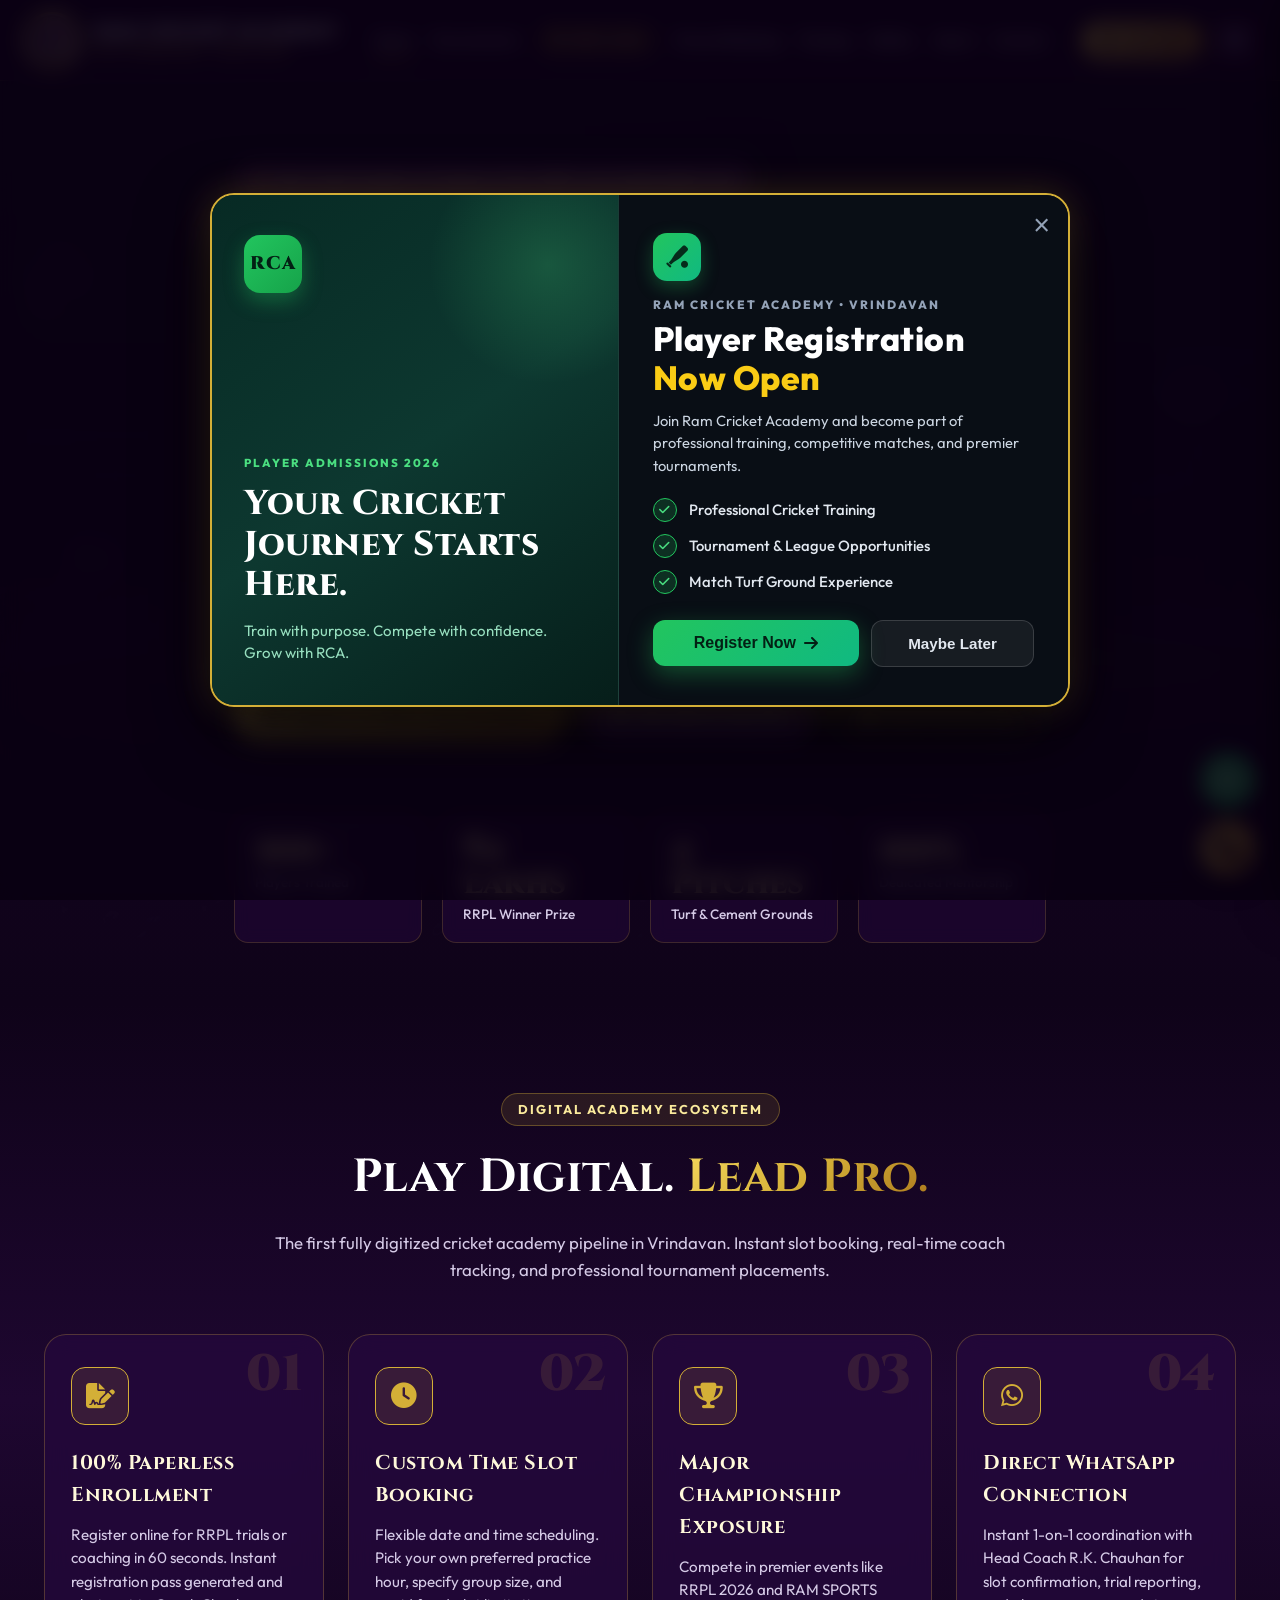
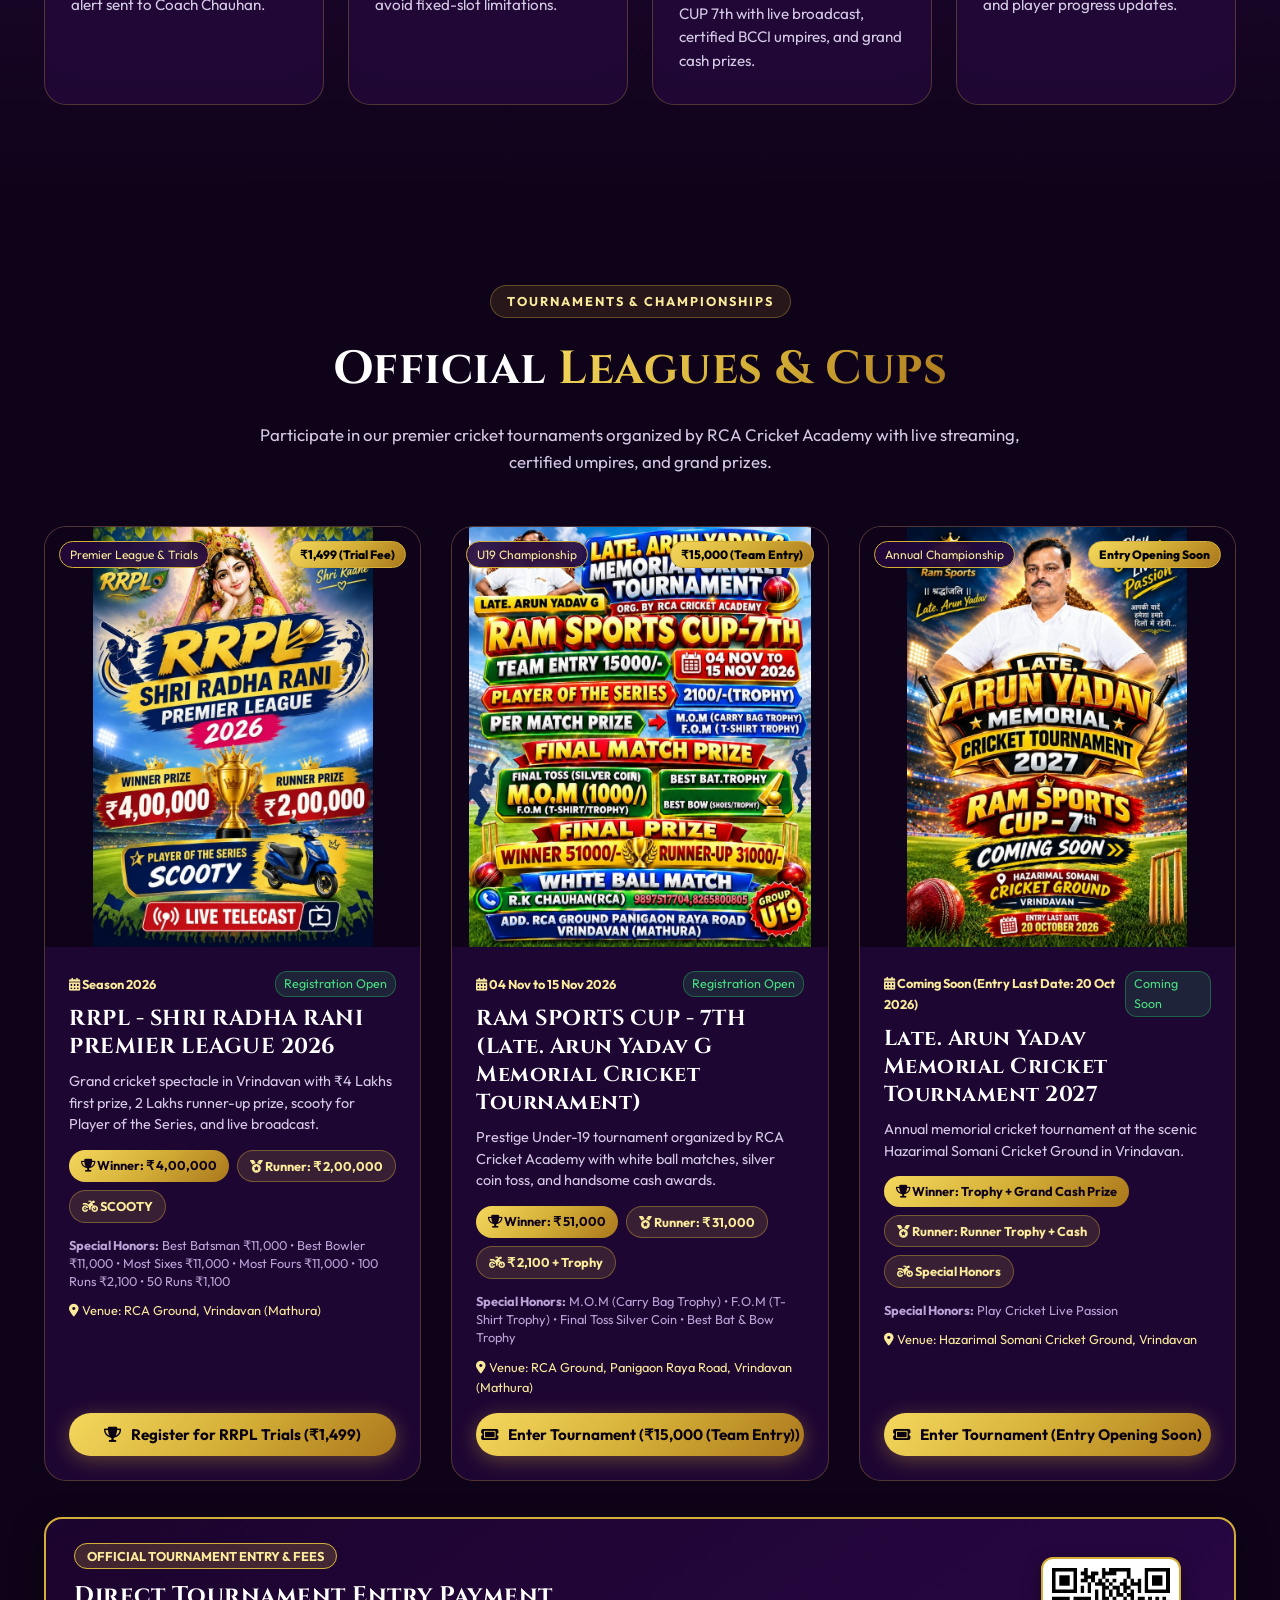
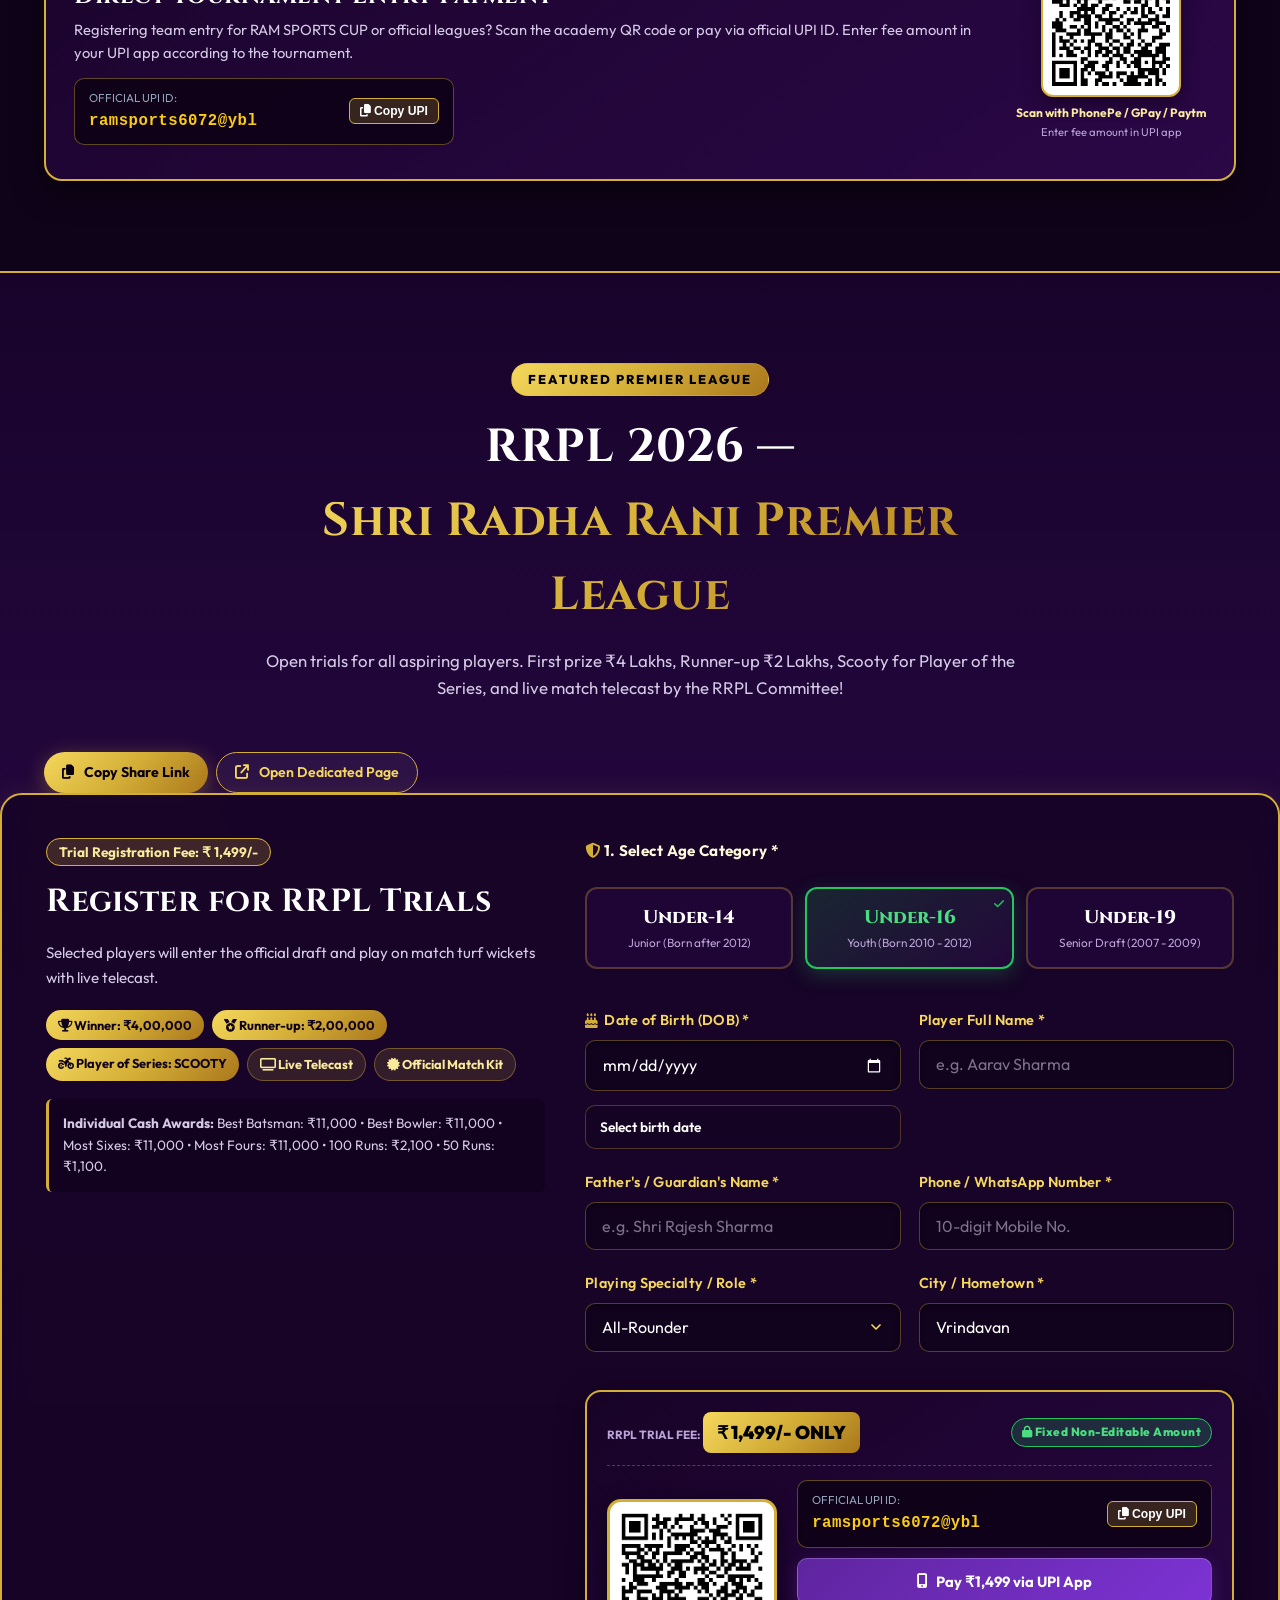
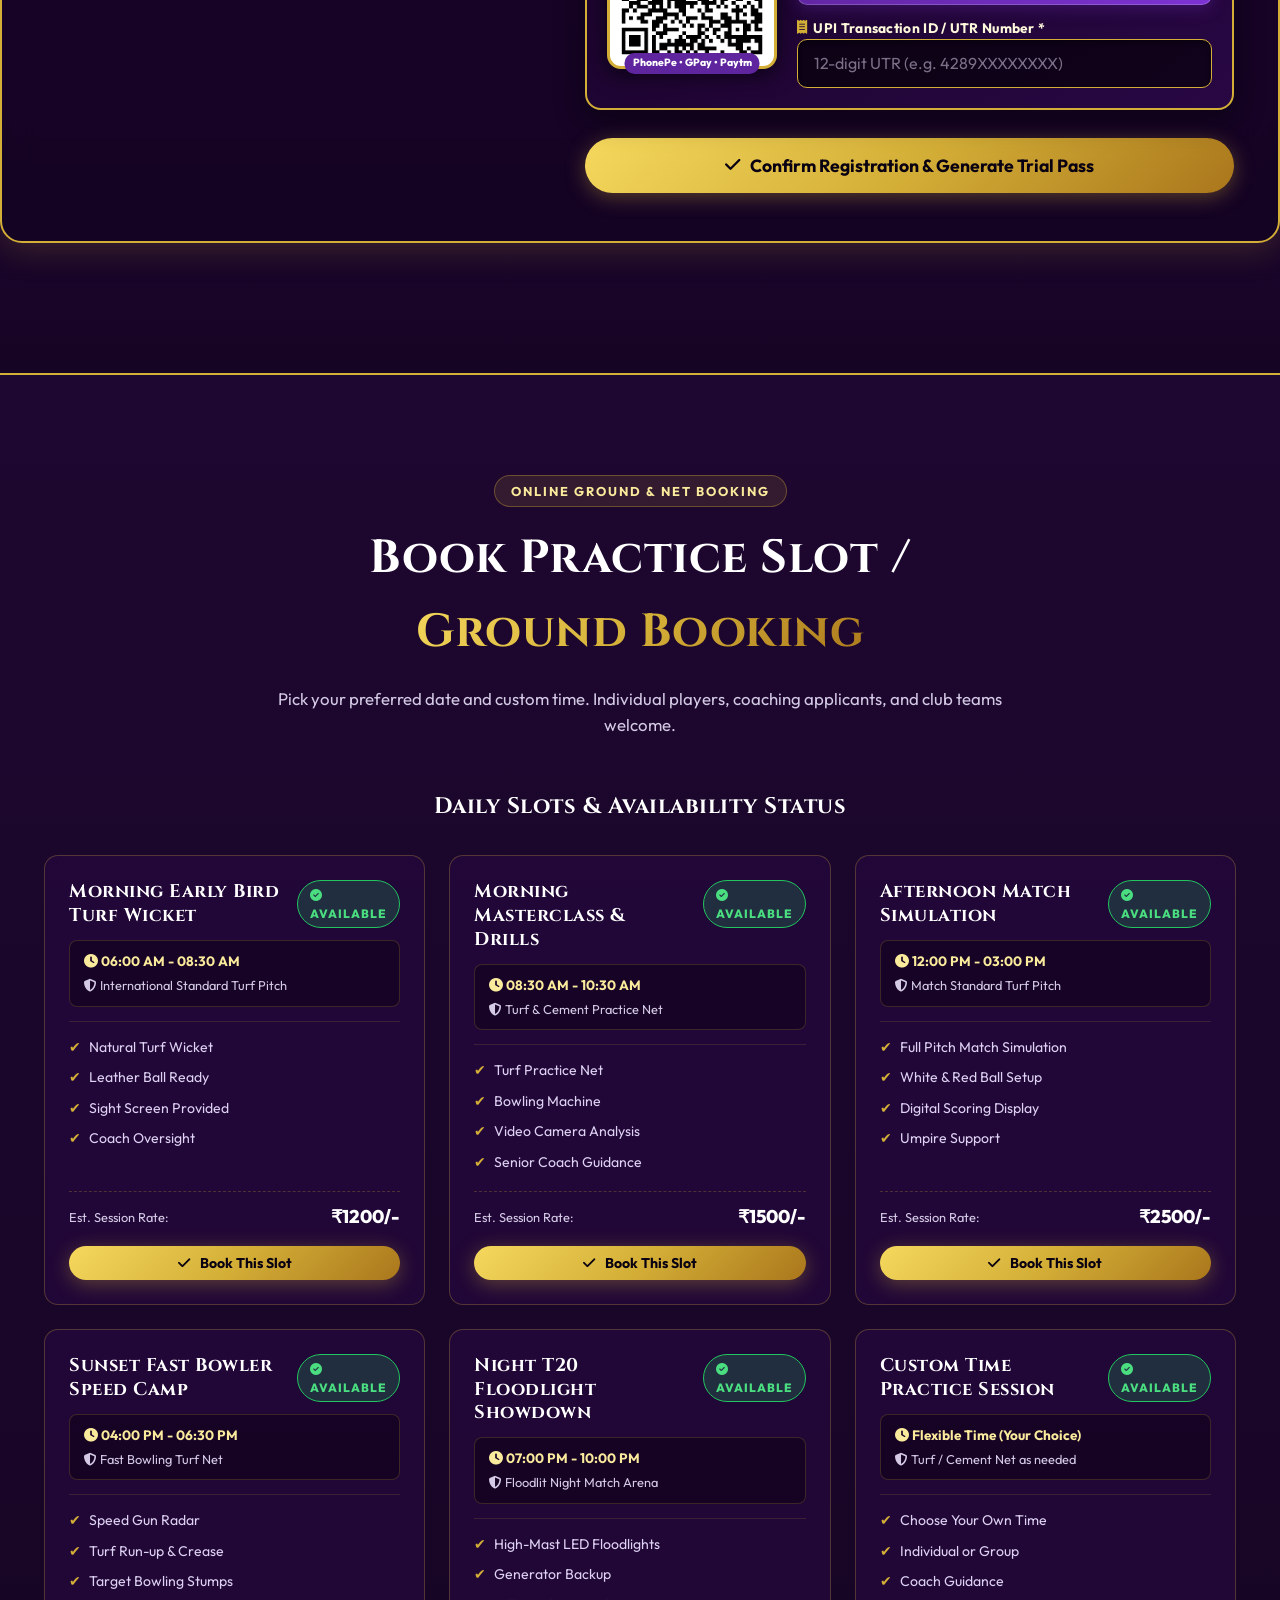
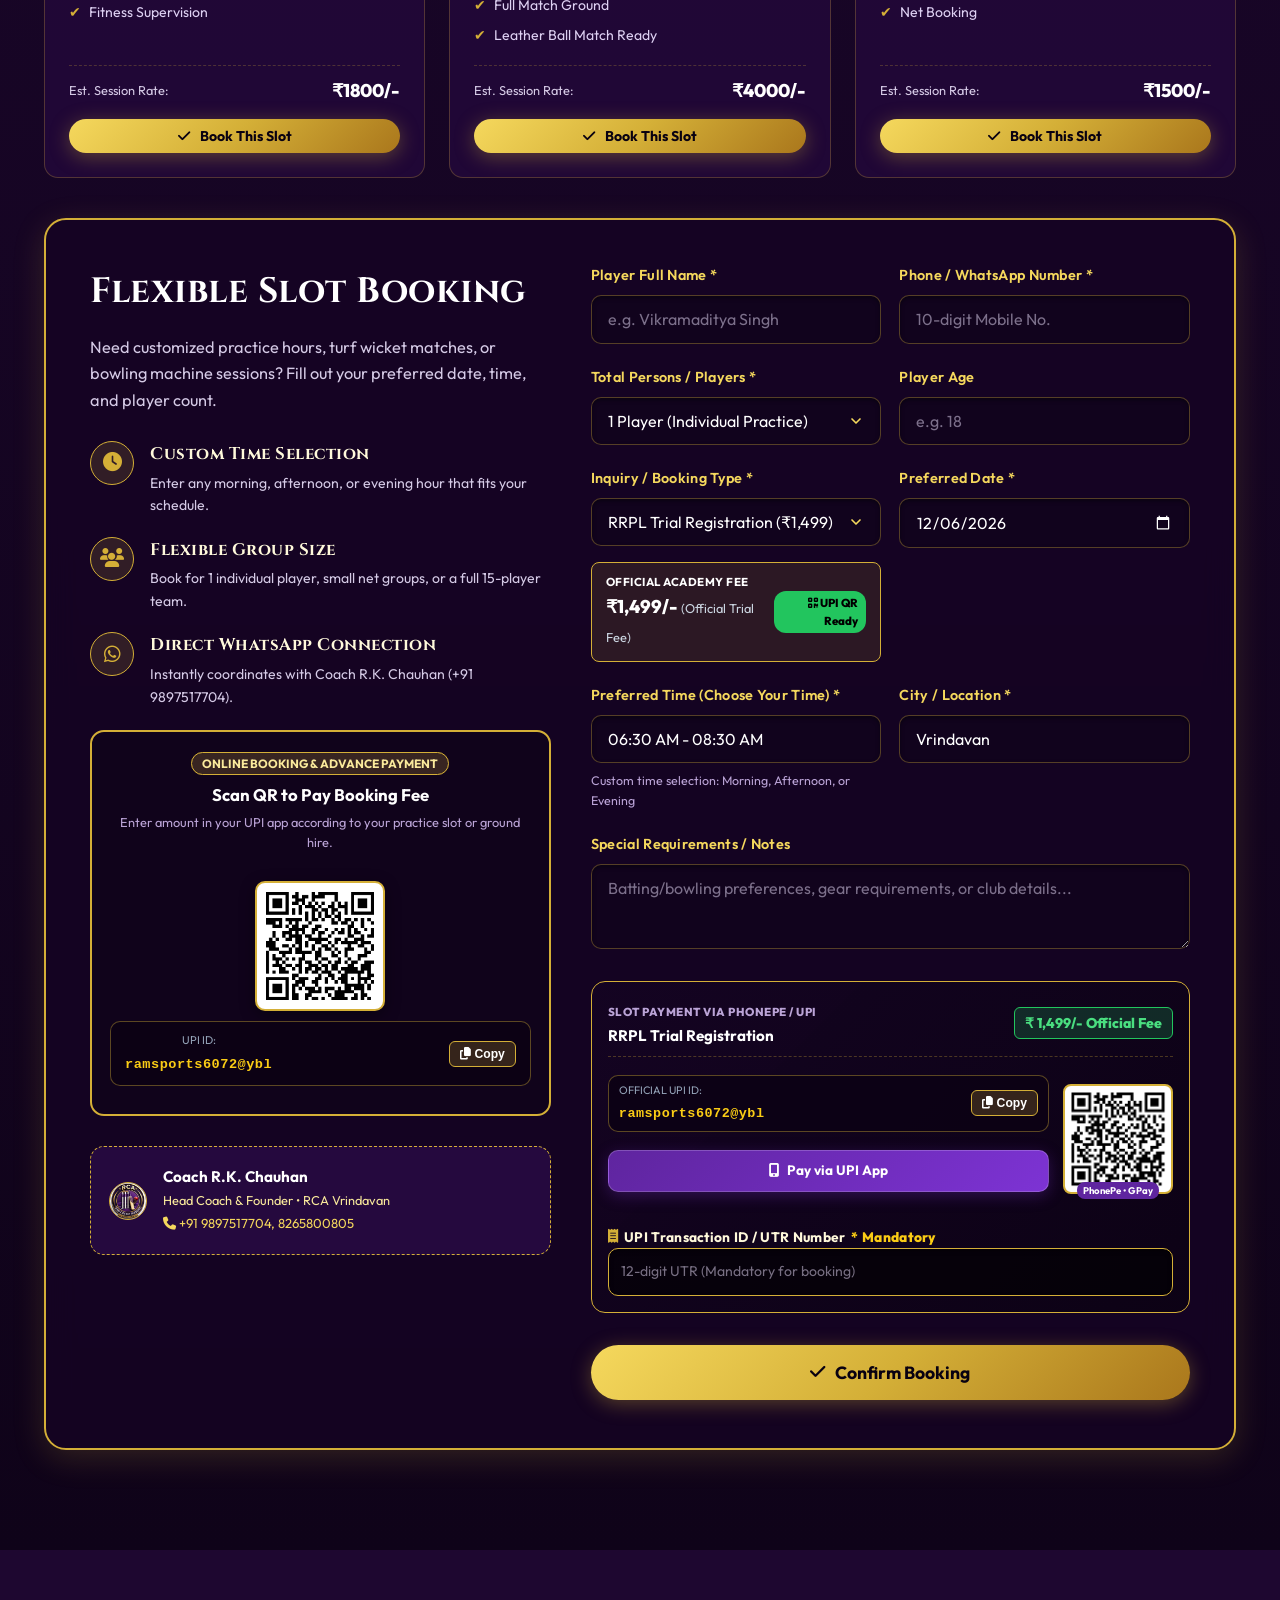
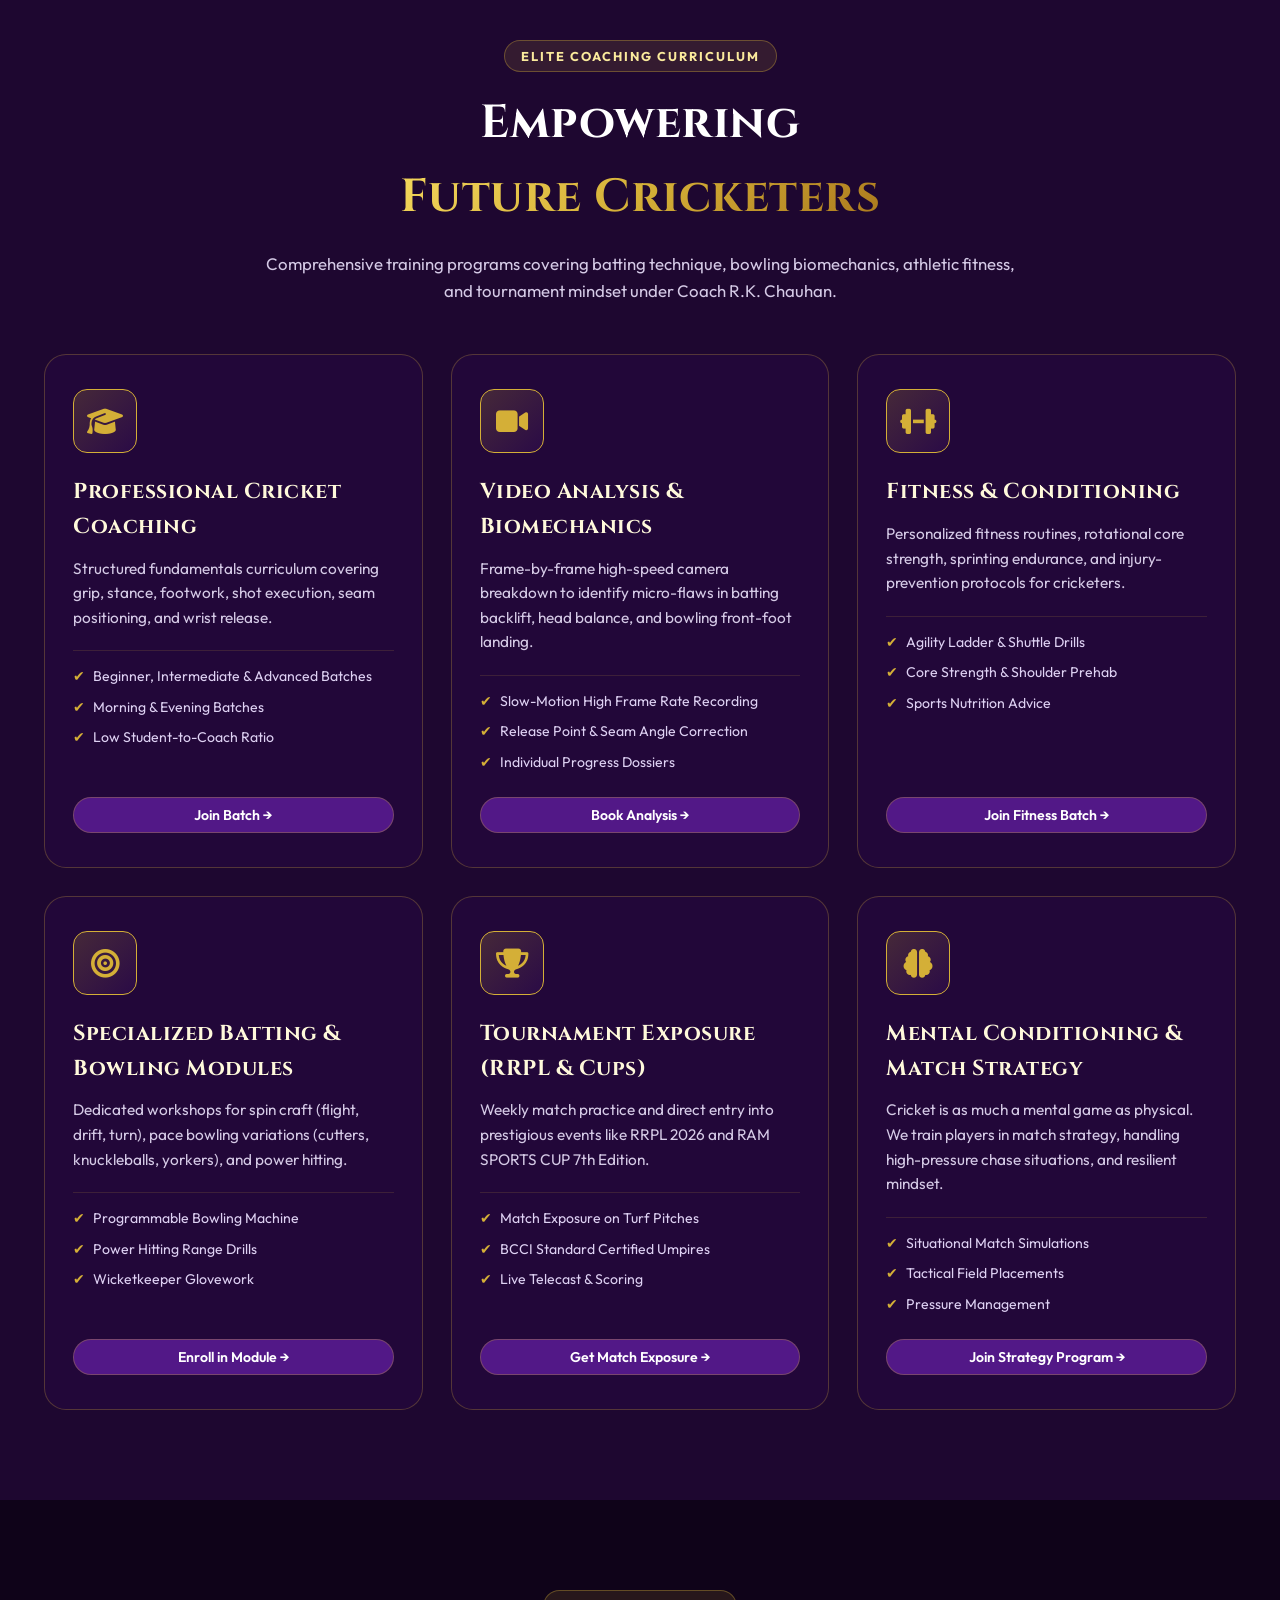
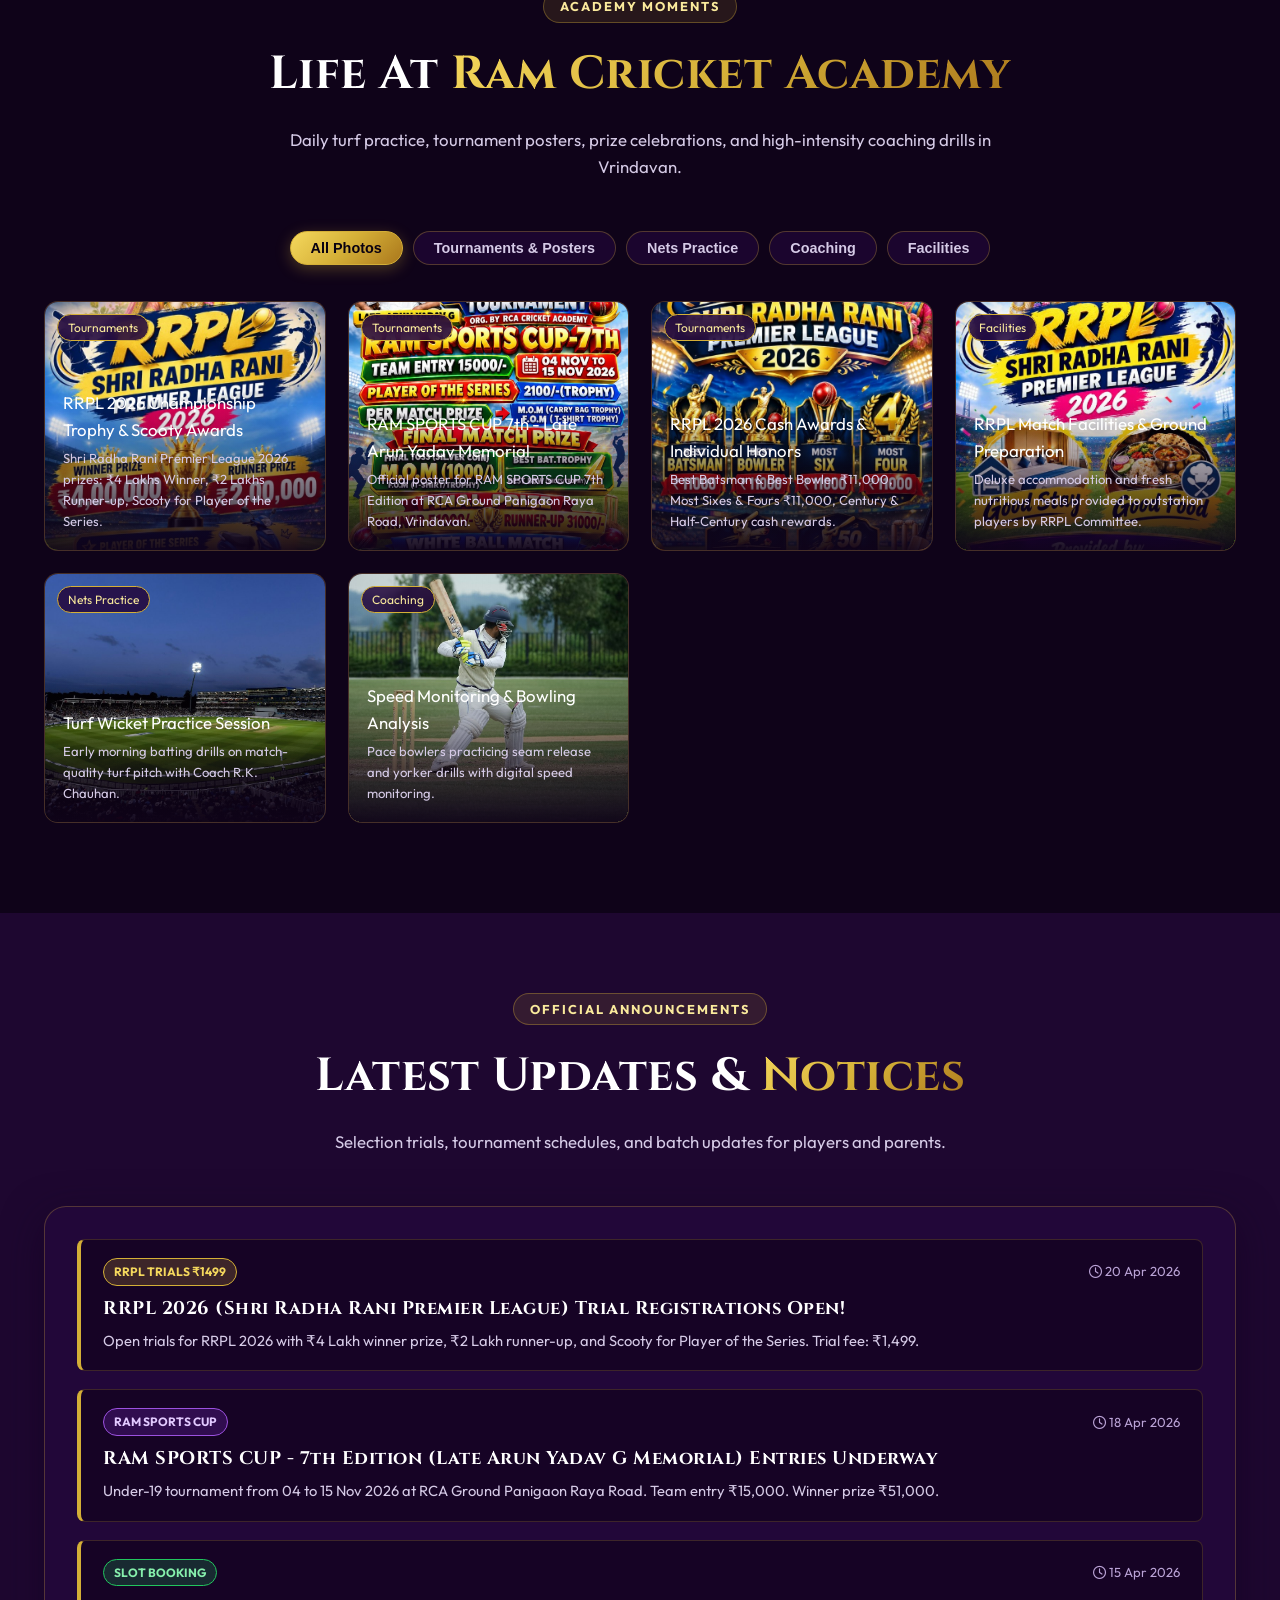
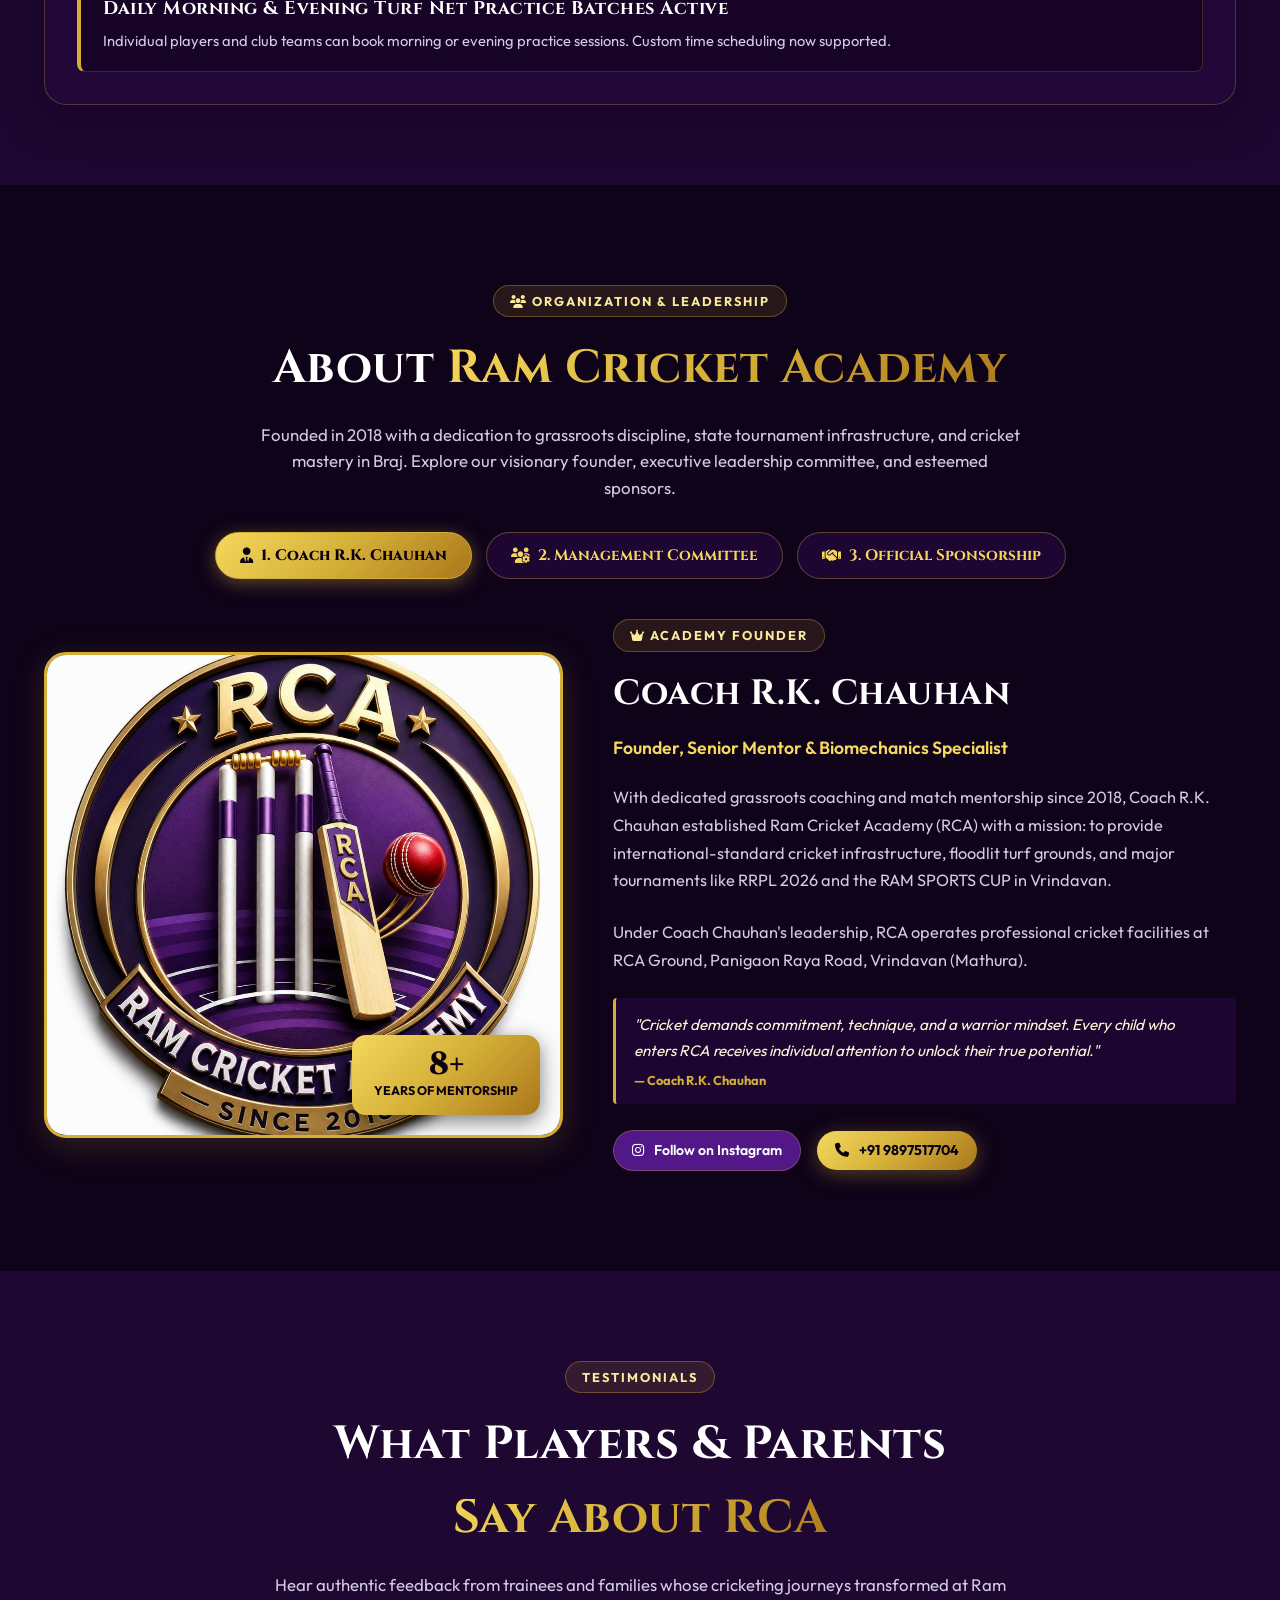
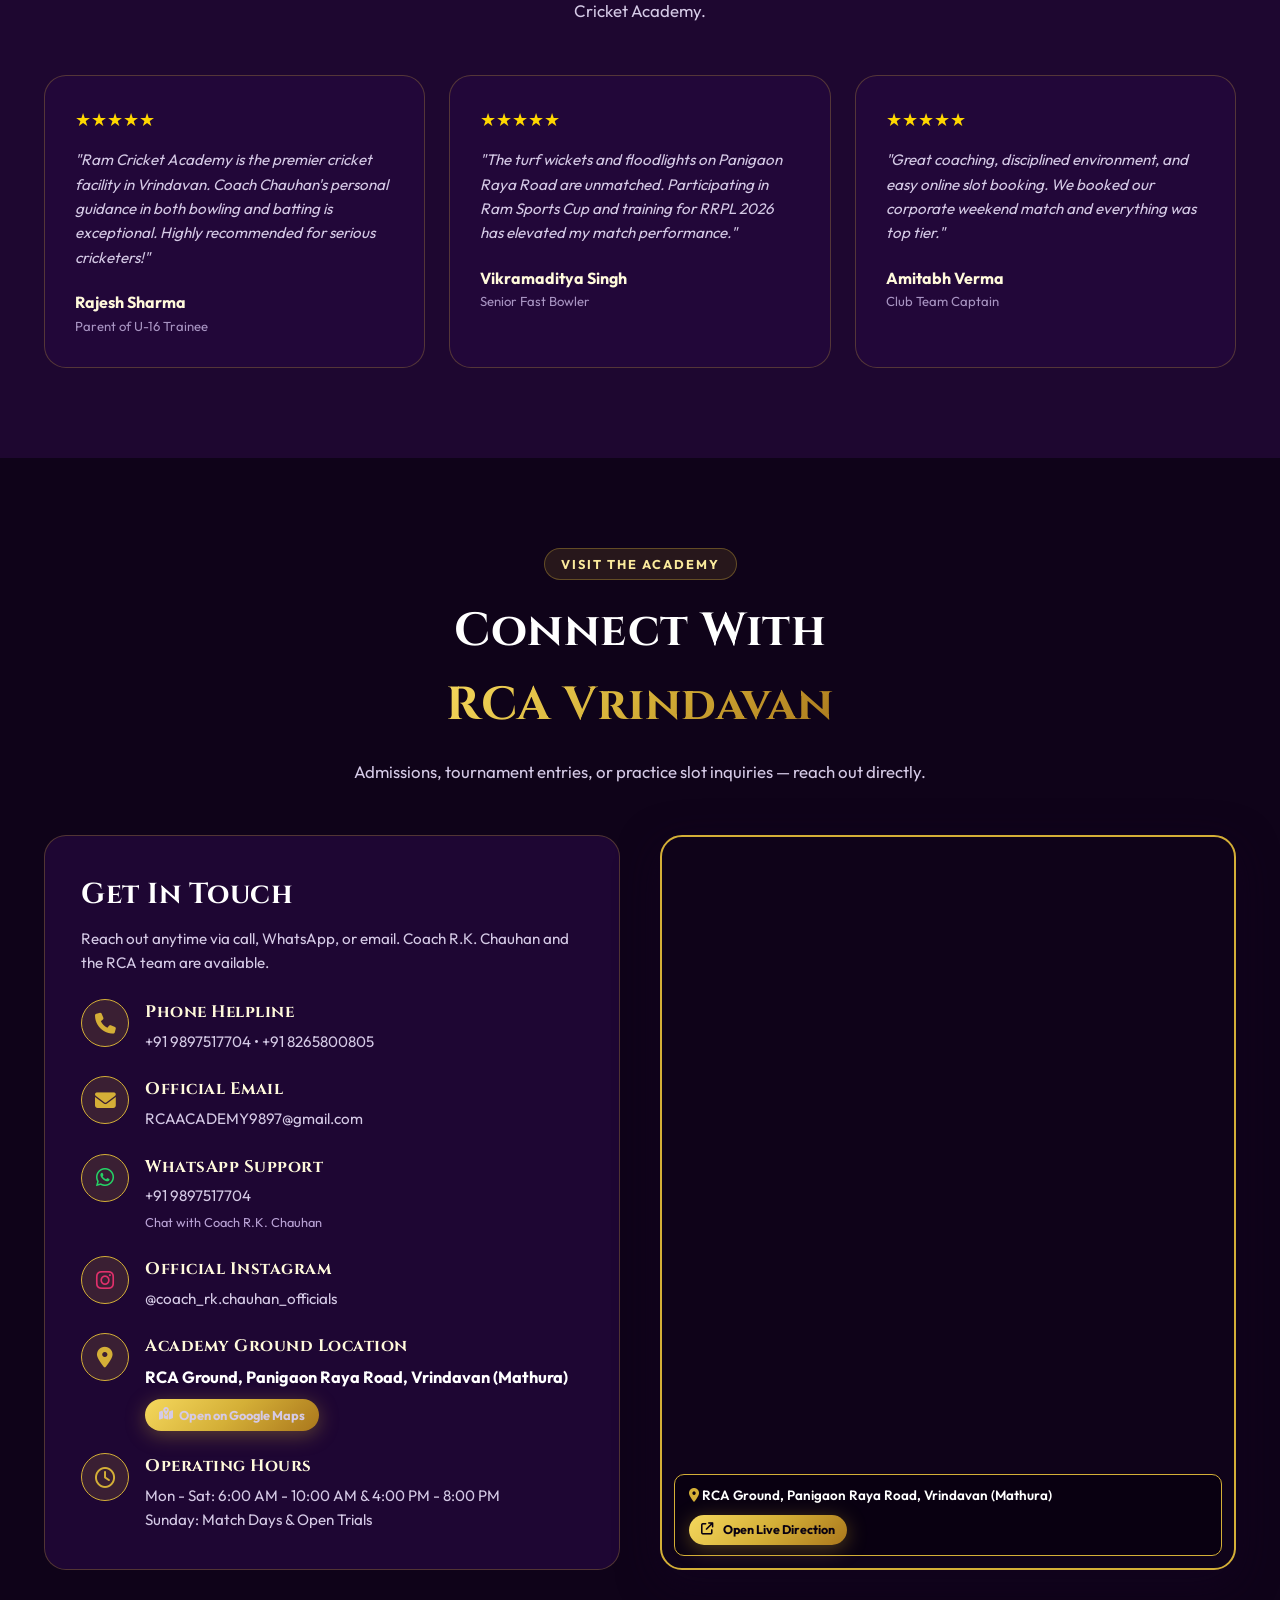
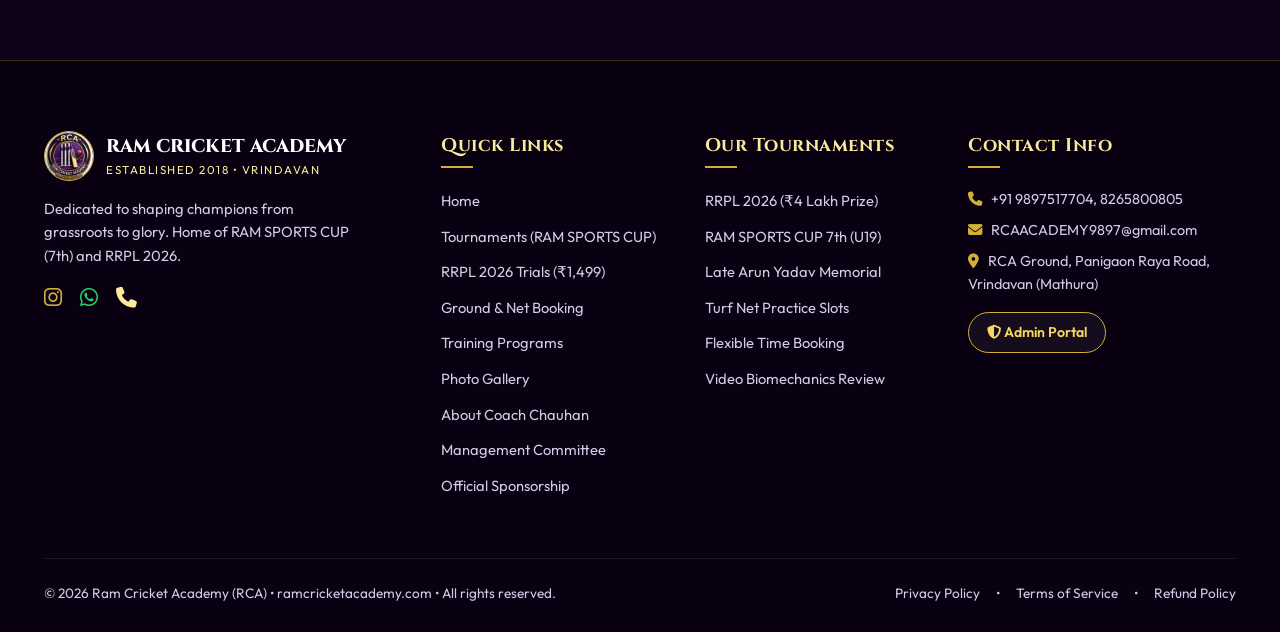
==== commit ba91a5de: "Add files via upload" ====
--- a/RCA_Ram_Cricket_Academy6(4)/index.html
+++ b/RCA_Ram_Cricket_Academy6(4)/index.html
@@ -866,9 +866,9 @@
 
                         <div style="margin-top: 14px;">
                             <label for="playerUtr" id="inlinePlayerUtrLabel" style="font-size: 0.86rem; color: var(--gold-100); font-weight: 700;">
-                                <i class="fa-solid fa-receipt" style="color: var(--gold);"></i> UPI Transaction ID / UTR Number <span id="inlineSlotUtrReqBadge" style="color: #94a3b8; font-weight: 500;">(Optional)</span>
+                                <i class="fa-solid fa-receipt" style="color: var(--gold);"></i> UPI Transaction ID / UTR Number <span id="inlineSlotUtrReqBadge" style="color: #ef4444; font-weight: 800;">* (Mandatory)</span>
                             </label>
-                            <input type="text" id="playerUtr" class="form-control" placeholder="12-digit UTR (e.g. 4289XXXXXXXX)" style="padding: 10px 12px; font-size: 0.88rem; border-color: var(--gold); background: rgba(0,0,0,0.6);">
+                            <input type="text" id="playerUtr" class="form-control" placeholder="12-digit UTR (Mandatory for booking)" style="padding: 10px 12px; font-size: 0.88rem; border-color: var(--gold); background: rgba(0,0,0,0.6);" required>
                         </div>
                     </div>
 
@@ -1733,9 +1733,9 @@
 
                     <div style="margin-top: 14px;">
                         <label for="popupPlayerUtr" id="popupPlayerUtrLabel" style="font-size: 0.86rem; color: var(--gold-100); font-weight: 700;">
-                            <i class="fa-solid fa-receipt" style="color: var(--gold);"></i> UPI Transaction ID / UTR Number <span id="popupSlotUtrReqBadge" style="color: #94a3b8; font-weight: 500;">(Optional)</span>
+                            <i class="fa-solid fa-receipt" style="color: var(--gold);"></i> UPI Transaction ID / UTR Number <span id="popupSlotUtrReqBadge" style="color: #ef4444; font-weight: 800;">* (Mandatory)</span>
                         </label>
-                        <input type="text" id="popupPlayerUtr" class="form-control" placeholder="12-digit UTR (e.g. 4289XXXXXXXX)" style="padding: 10px 12px; font-size: 0.88rem; border-color: var(--gold); background: rgba(0,0,0,0.6);">
+                        <input type="text" id="popupPlayerUtr" class="form-control" placeholder="12-digit UTR (Mandatory for booking)" style="padding: 10px 12px; font-size: 0.88rem; border-color: var(--gold); background: rgba(0,0,0,0.6);" required>
                     </div>
                 </div>
 
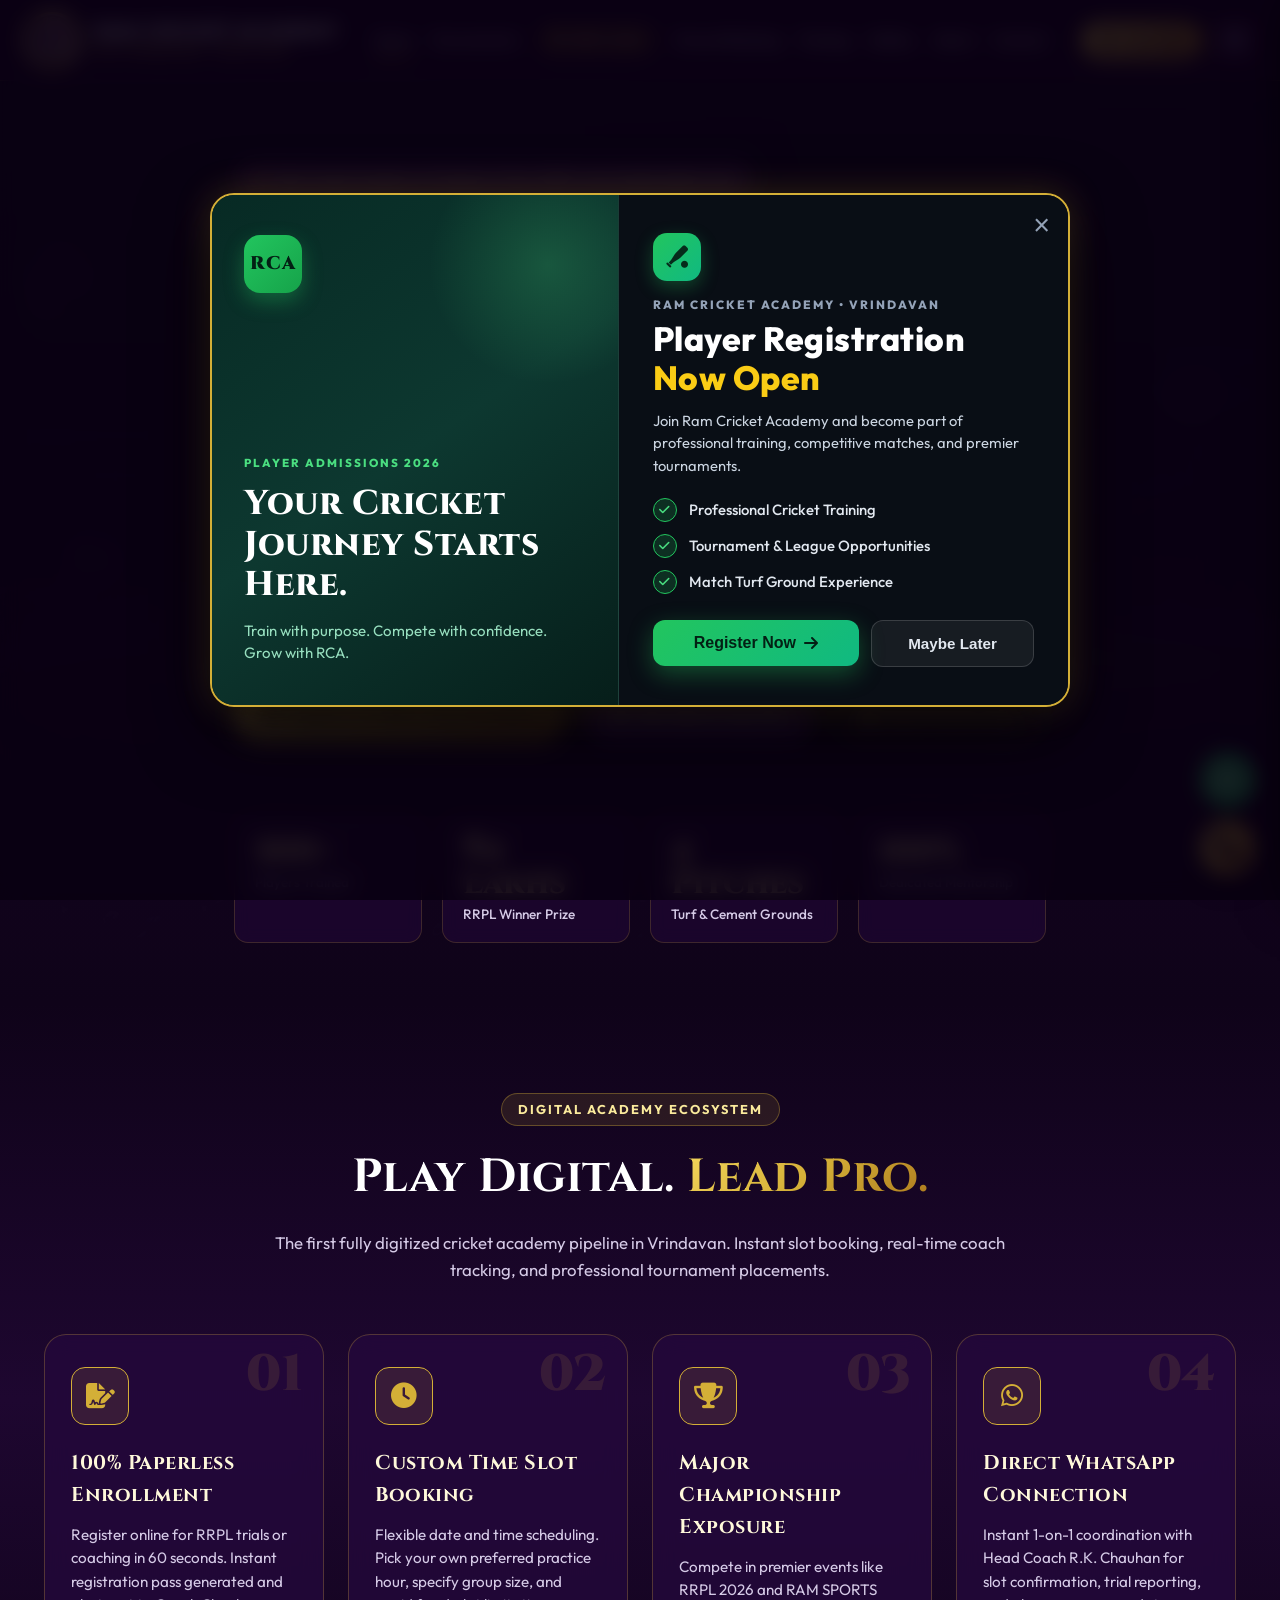
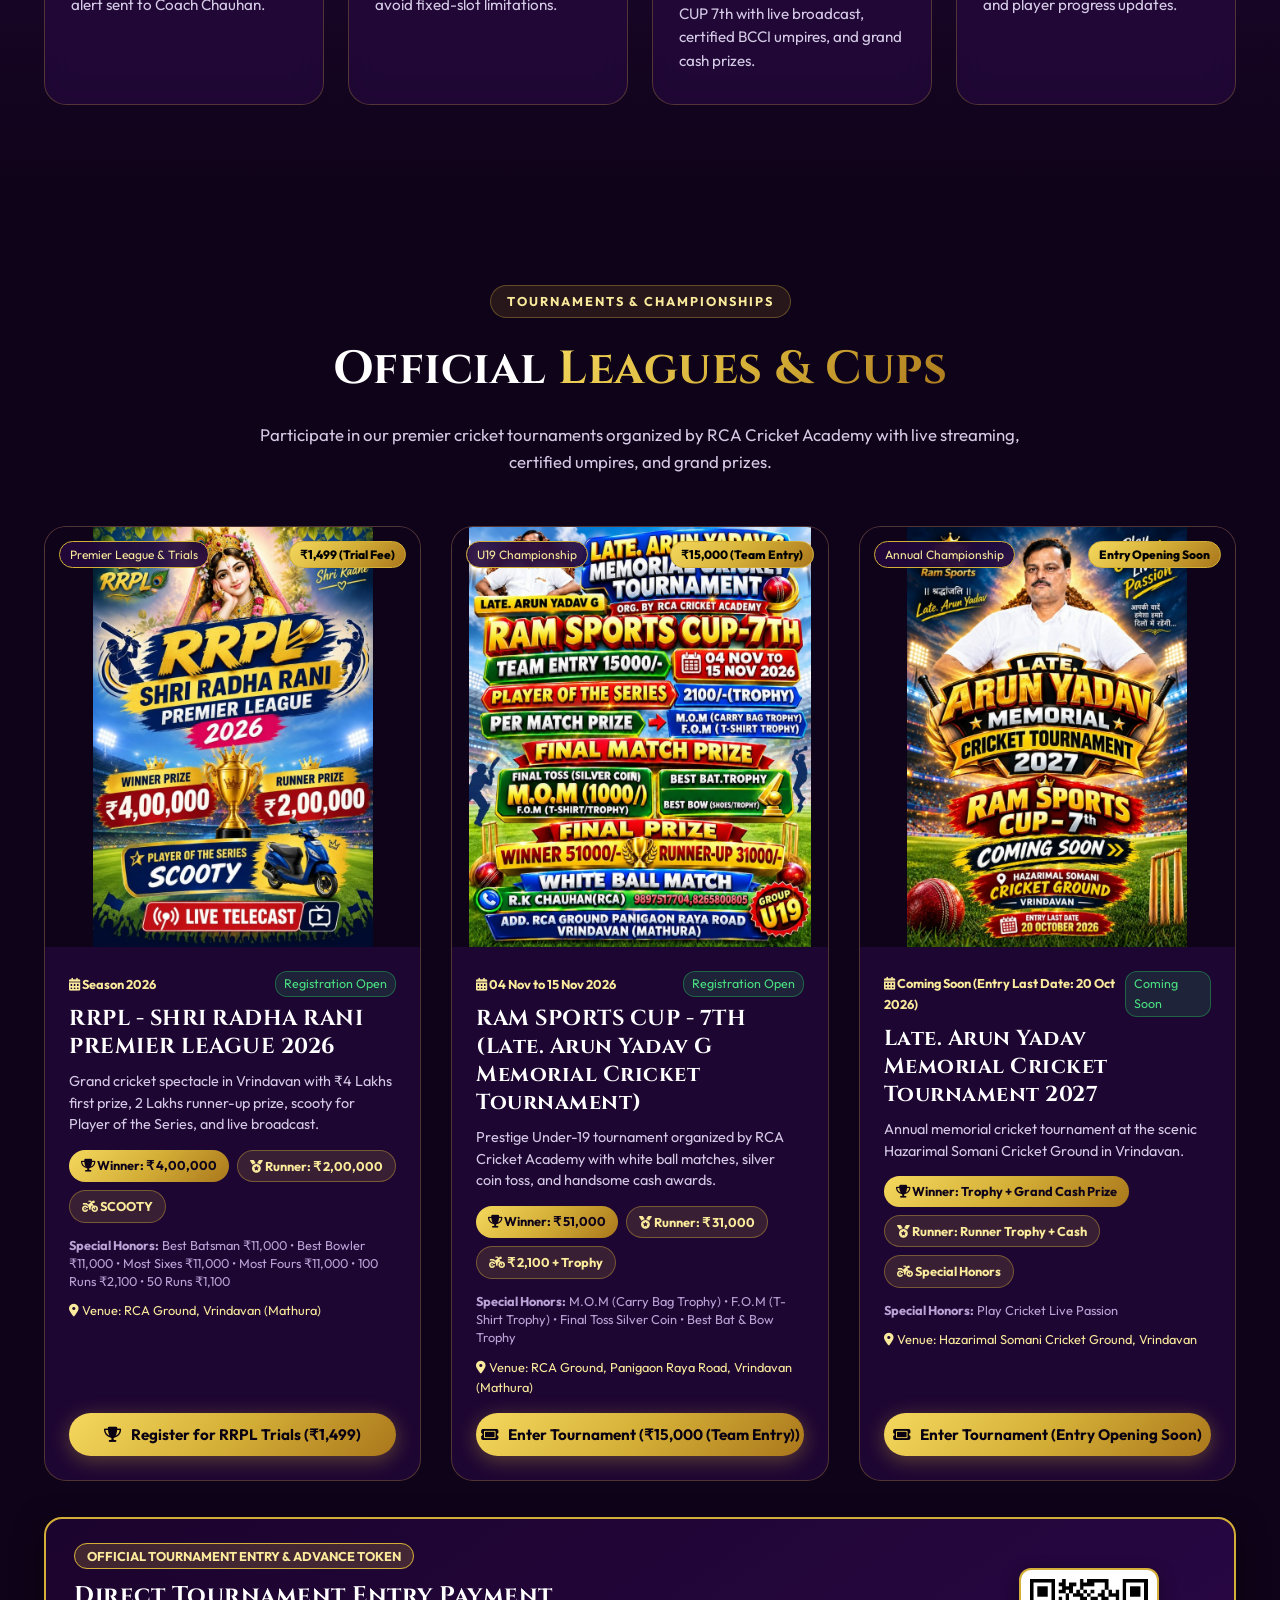
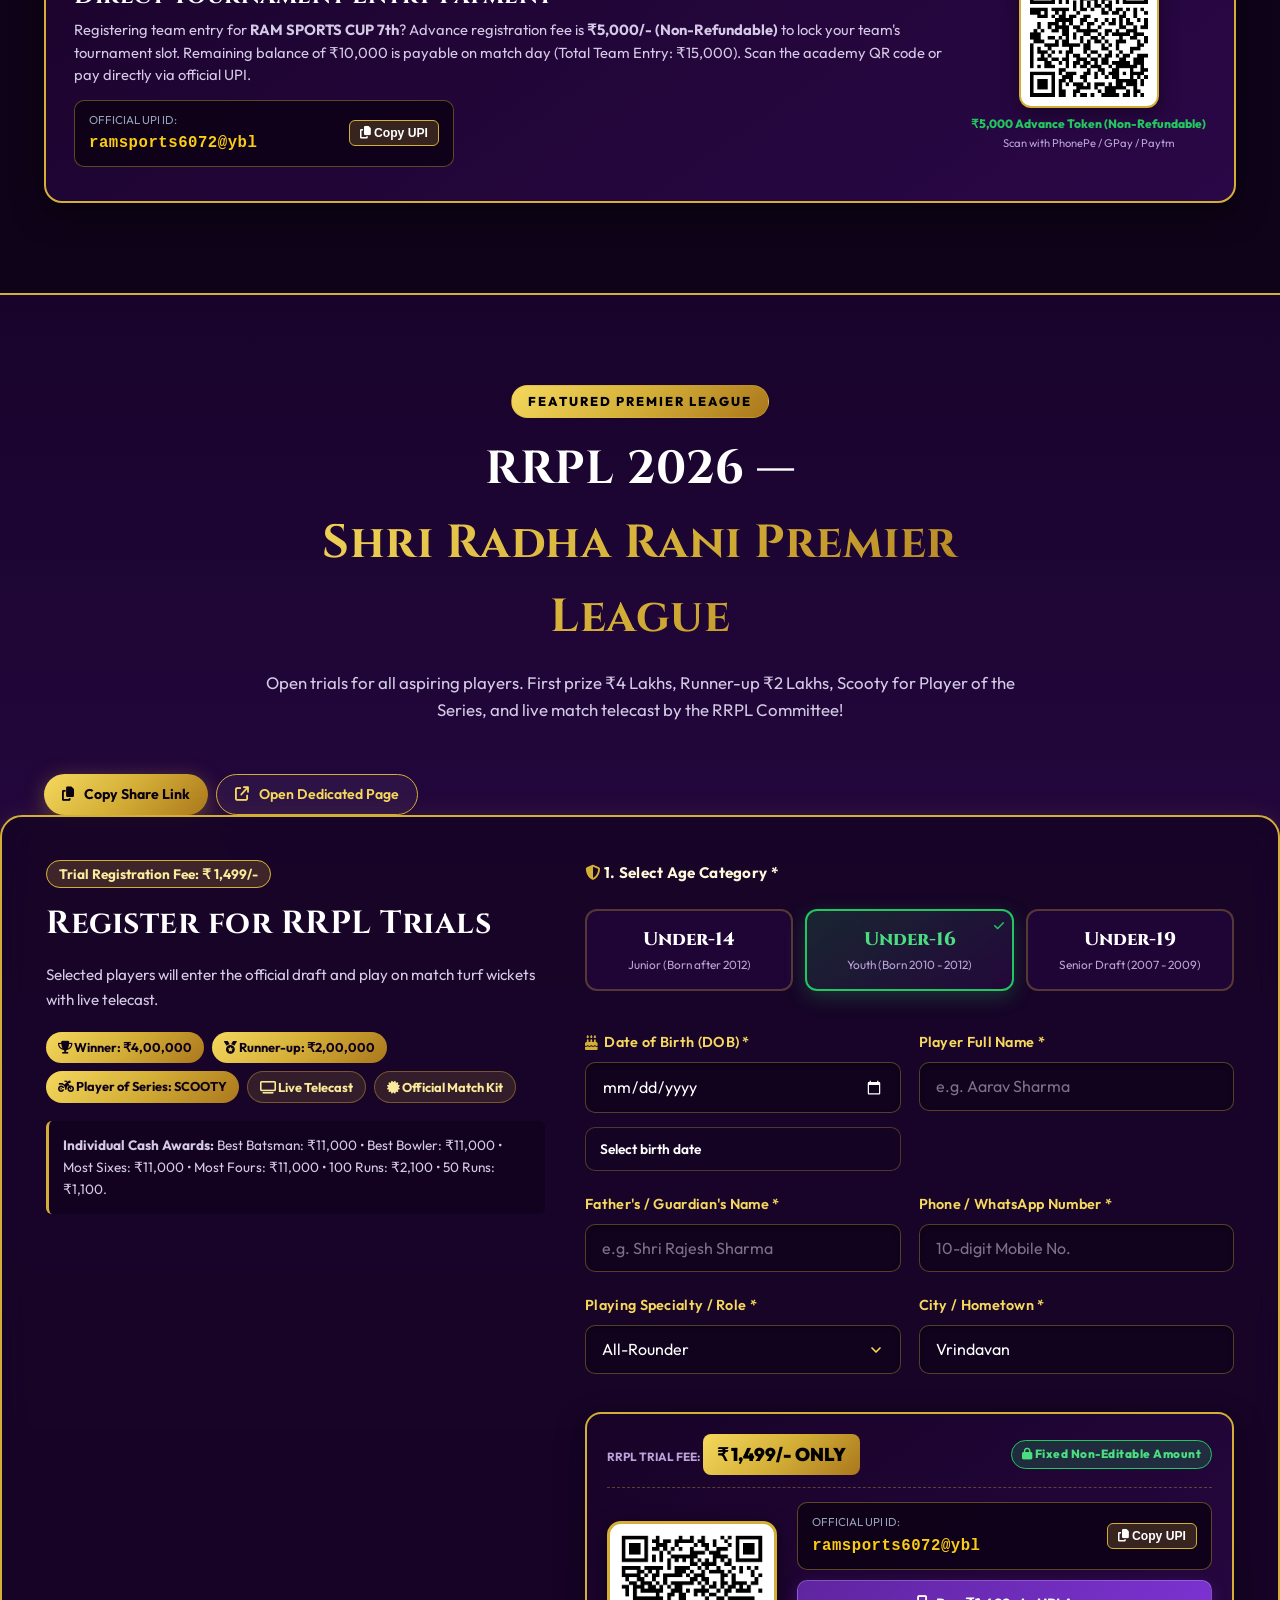
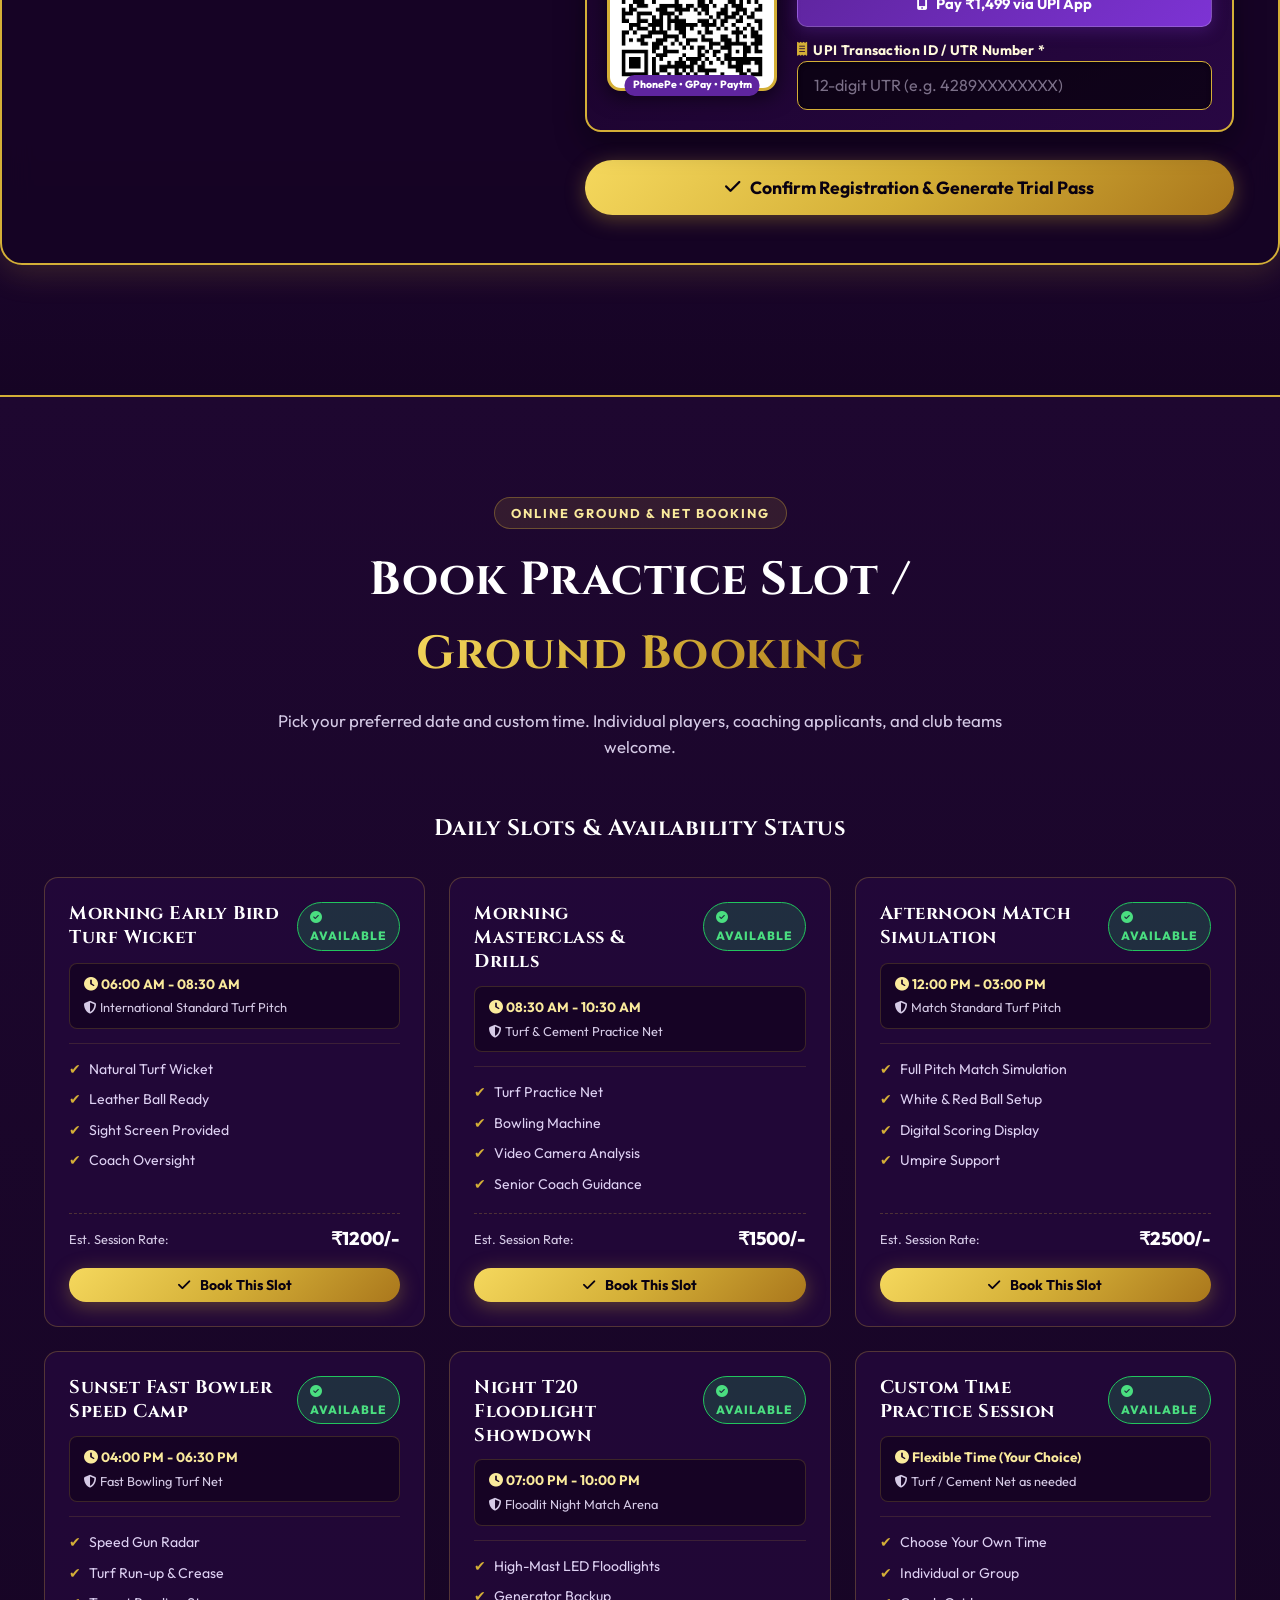
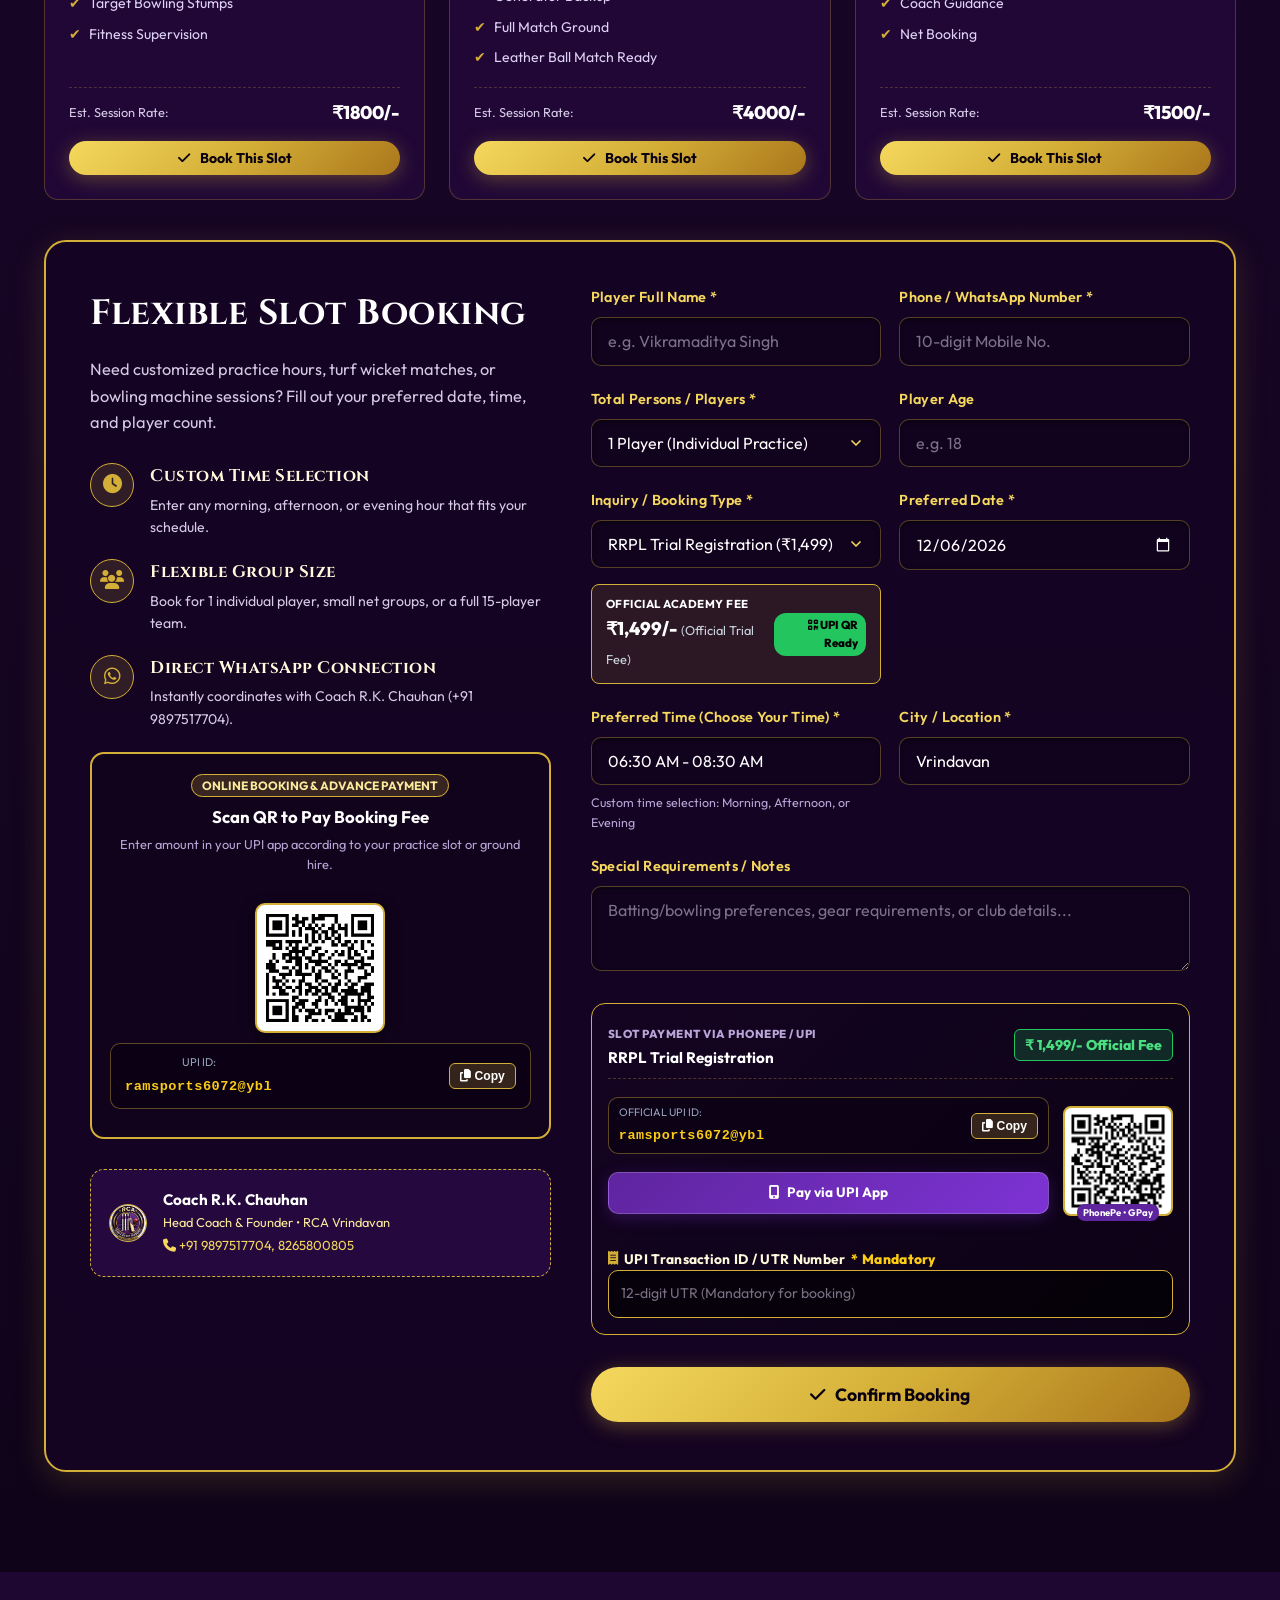
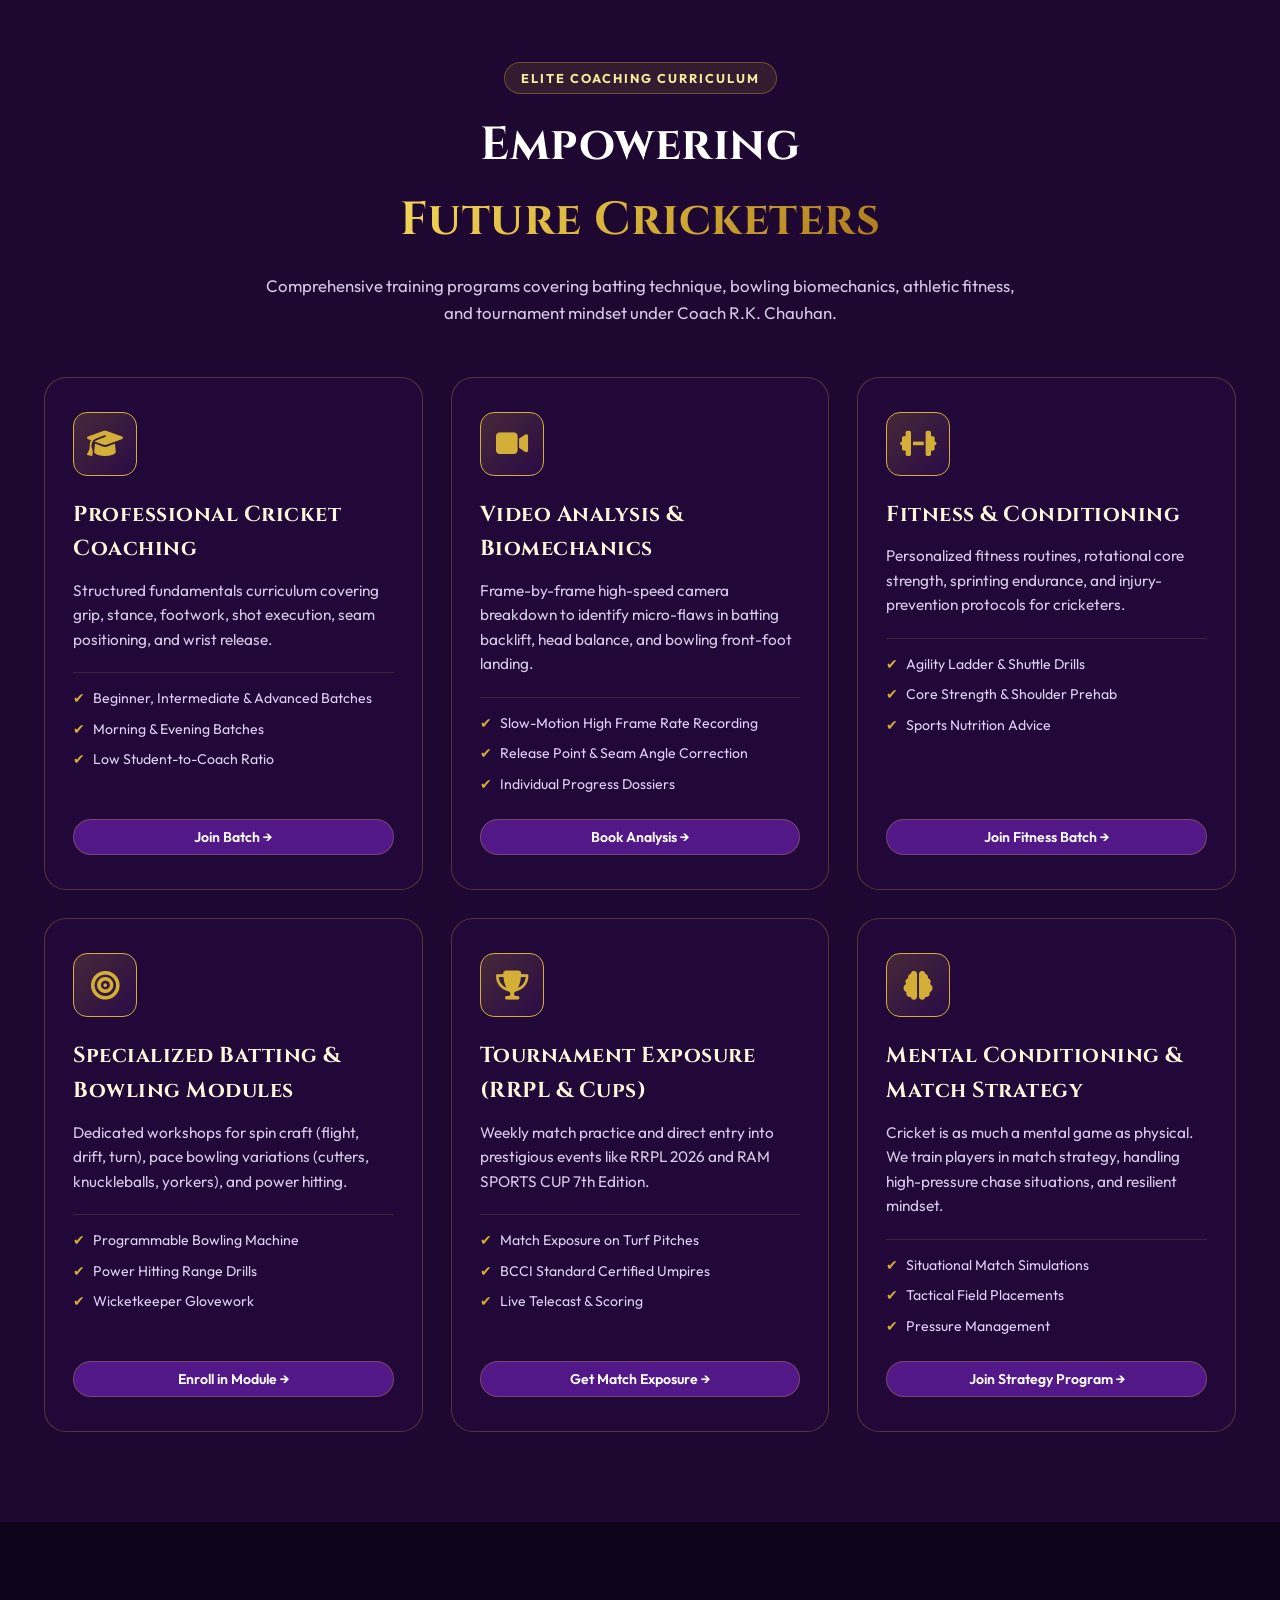
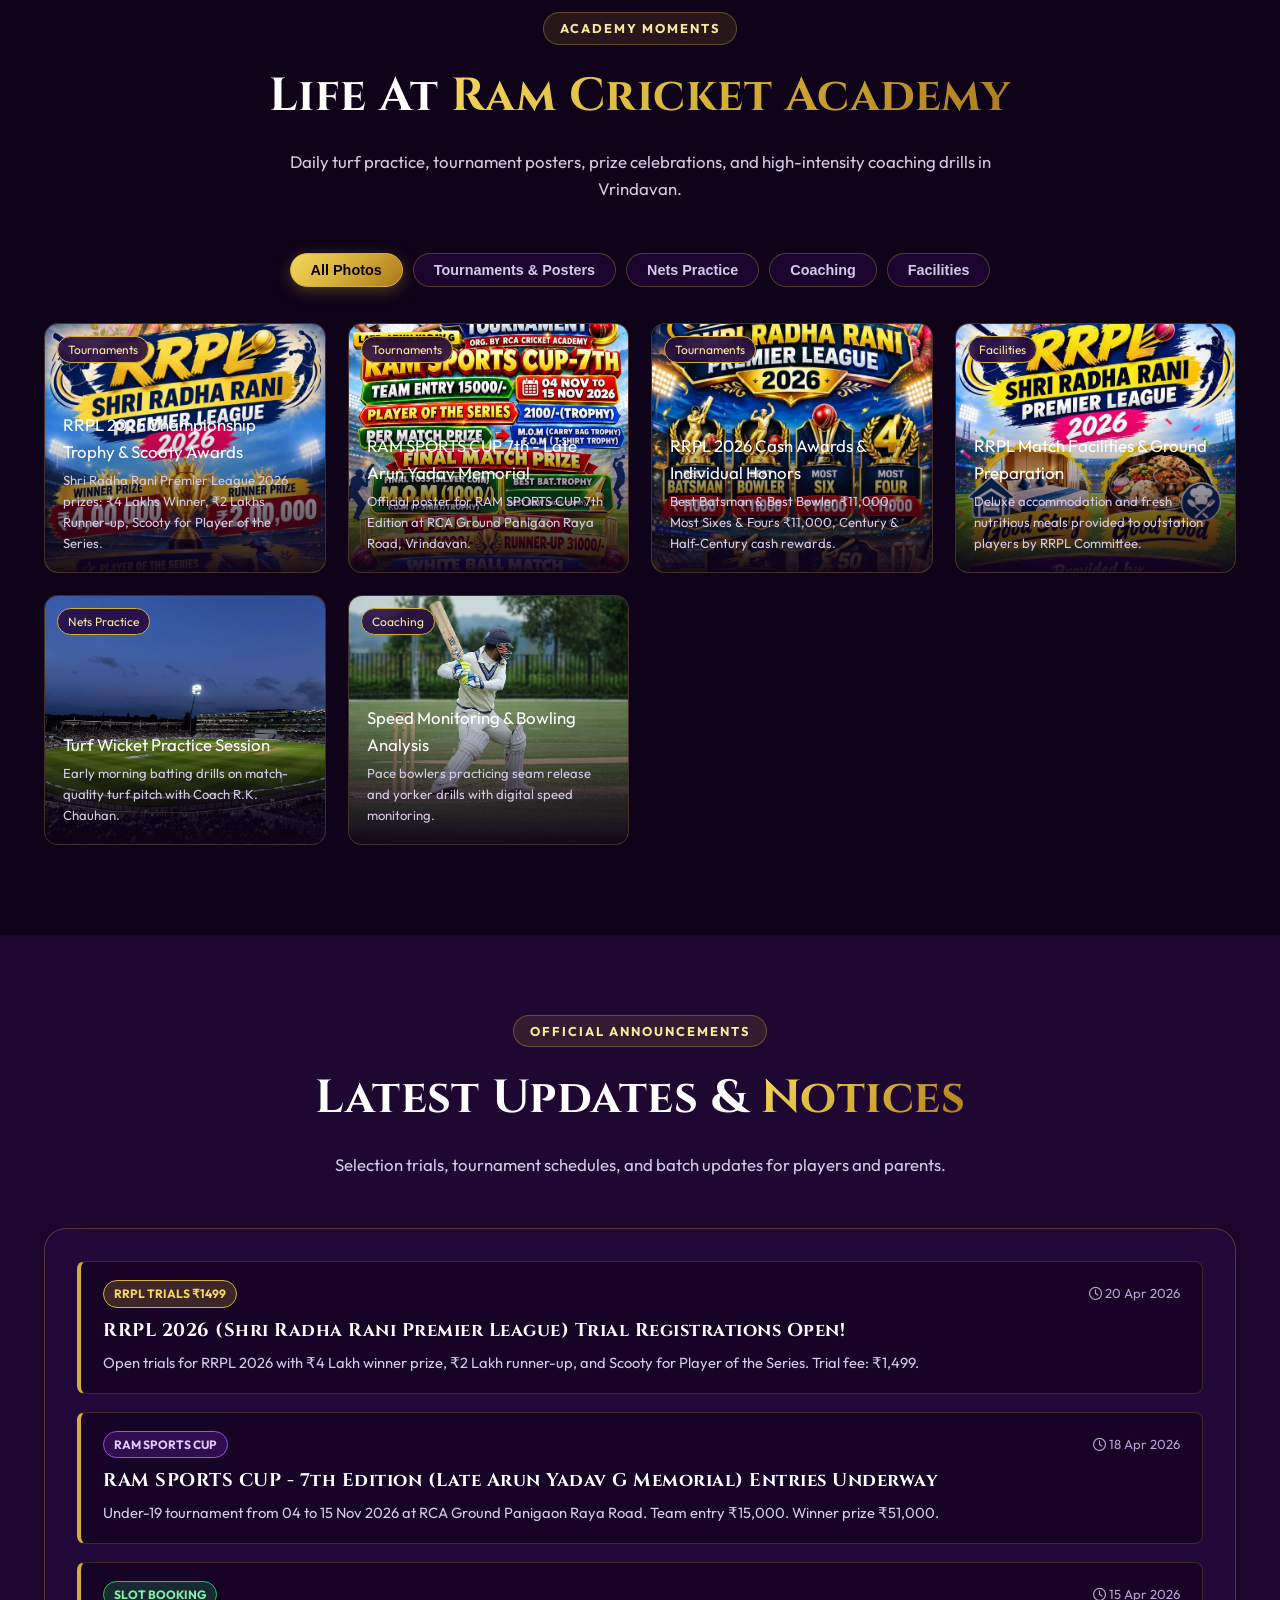
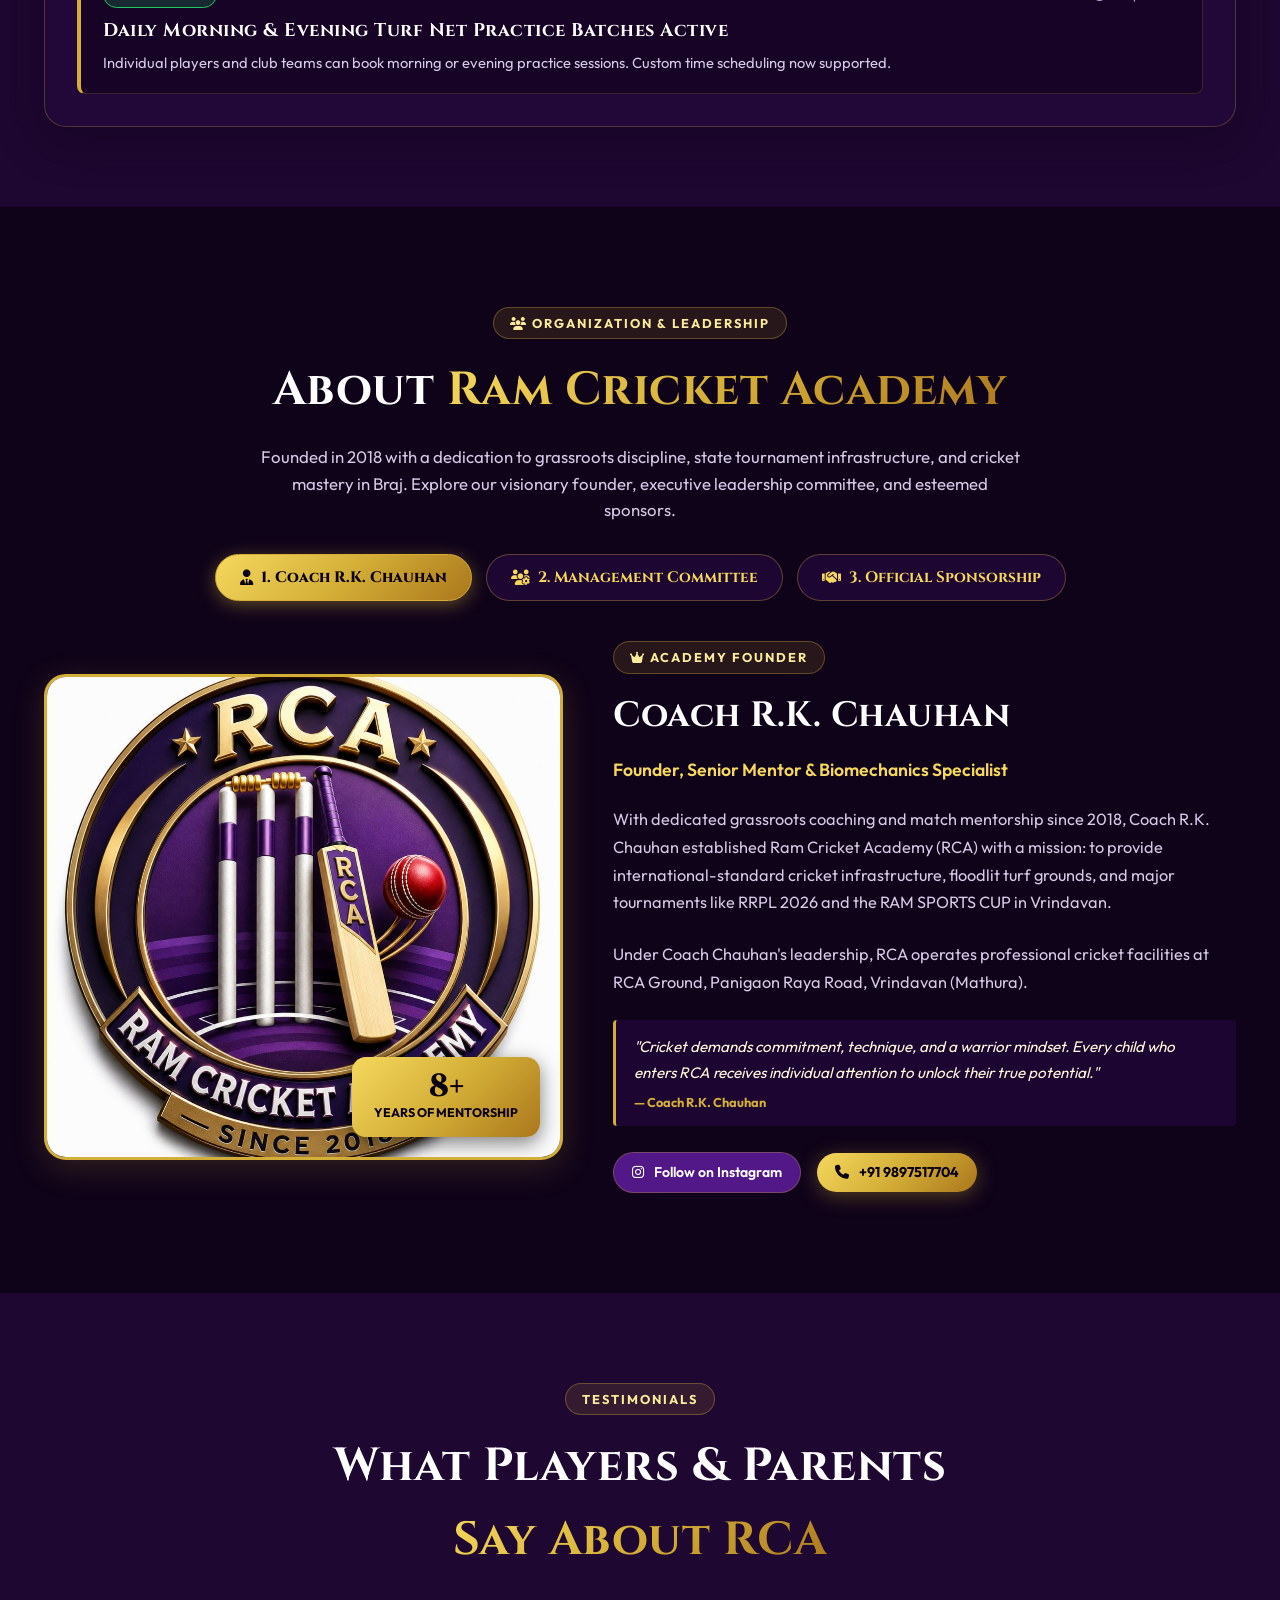
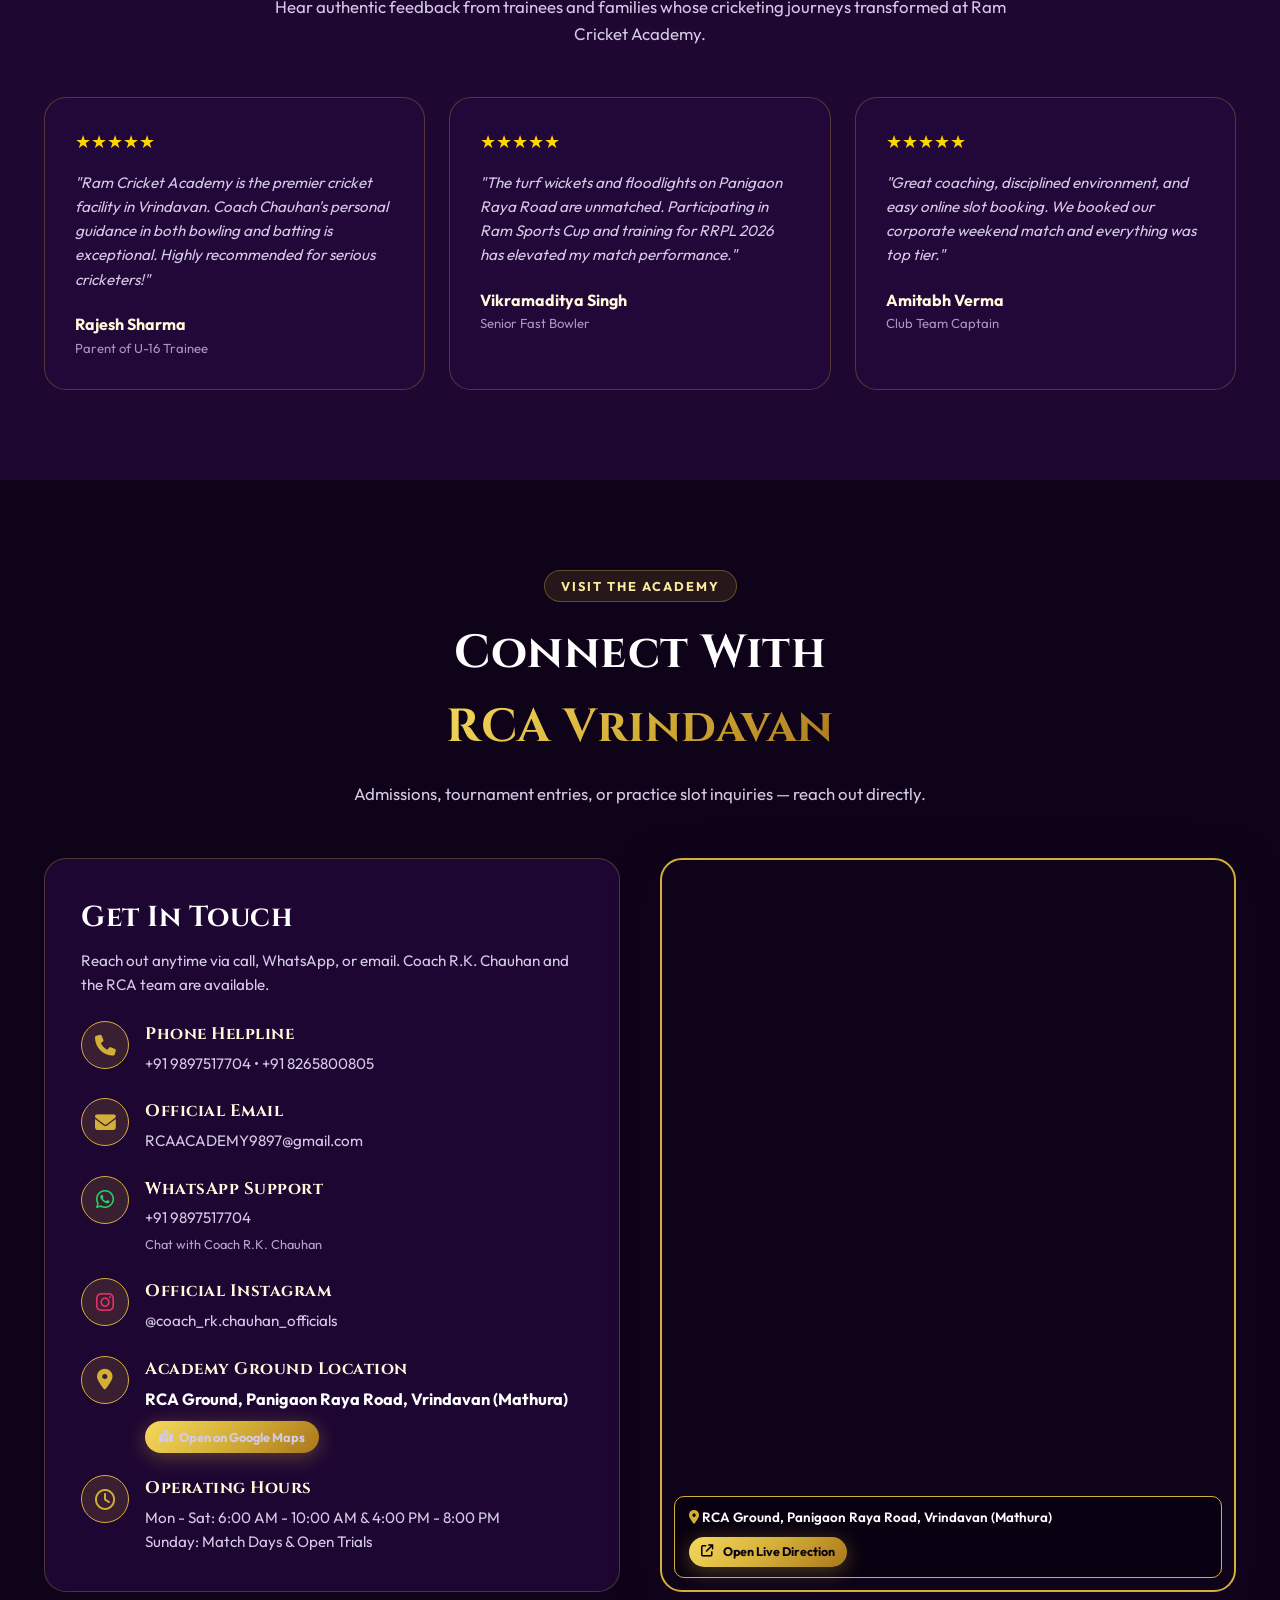
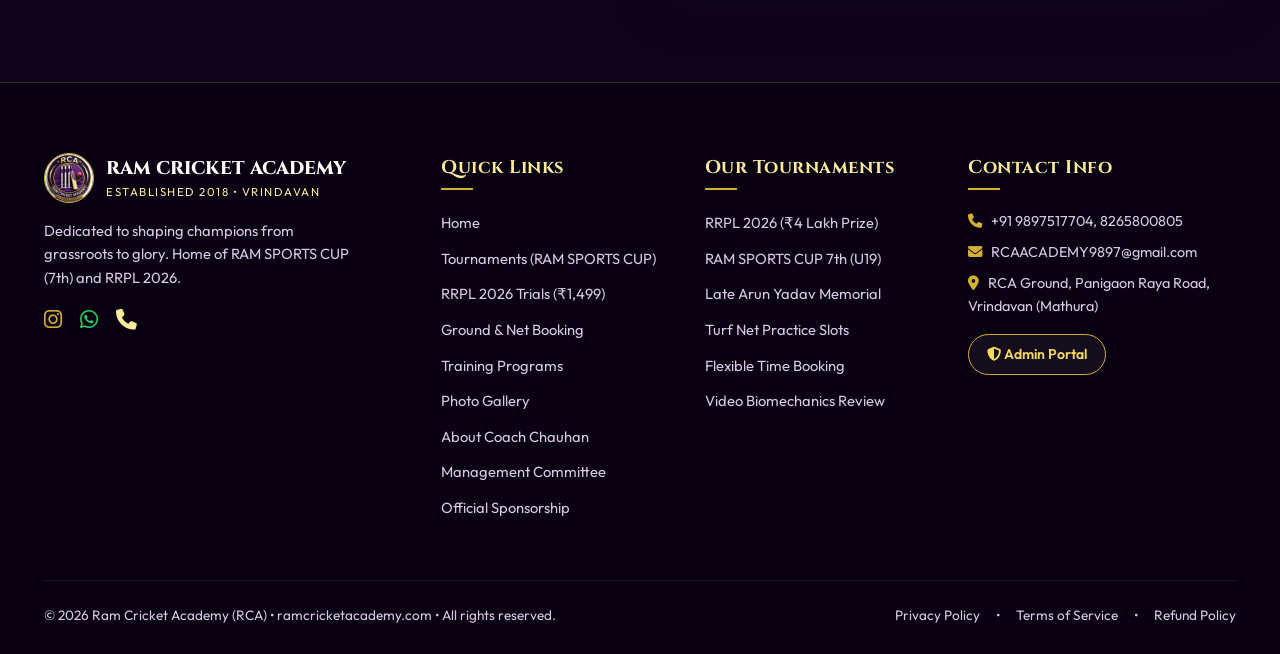
==== commit f3f29034: "Add files via upload" ====
--- a/RCA_Ram_Cricket_Academy6(4)/index.html
+++ b/RCA_Ram_Cricket_Academy6(4)/index.html
@@ -472,16 +472,16 @@
                 <!-- Dynamically loaded from rcaDB -->
             </div>
 
-            <!-- Tournament Direct QR Payment Sidecard per User Request (Open Flexible Payment) -->
+            <!-- Tournament Direct QR Payment Sidecard per User Request (Advance Fee ₹5,000 Non-Refundable) -->
             <div style="margin-top: 36px; background: linear-gradient(145deg, #1b042d 0%, #2a0746 100%); border: 2px solid var(--gold); border-radius: 18px; padding: 24px 28px; box-shadow: 0 10px 30px rgba(0,0,0,0.5);">
                 <div style="display: flex; align-items: center; justify-content: space-between; flex-wrap: wrap; gap: 20px;">
                     <div style="flex: 1; min-width: 280px;">
                         <span class="badge" style="background: rgba(212, 175, 55, 0.2); color: var(--gold-200); border: 1px solid var(--gold); padding: 4px 12px; border-radius: 20px; font-weight: 700; font-size: 0.8rem;">
-                            OFFICIAL TOURNAMENT ENTRY & FEES
+                            OFFICIAL TOURNAMENT ENTRY & ADVANCE TOKEN
                         </span>
                         <h3 style="color: #fff; font-size: 1.5rem; margin-top: 8px;">Direct Tournament Entry Payment</h3>
                         <p style="color: var(--text-muted); font-size: 0.92rem; margin-top: 4px; line-height: 1.5;">
-                            Registering team entry for RAM SPORTS CUP or official leagues? Scan the academy QR code or pay via official UPI ID. Enter fee amount in your UPI app according to the tournament.
+                            Registering team entry for <strong>RAM SPORTS CUP 7th</strong>? Advance registration fee is <strong>₹5,000/- (Non-Refundable)</strong> to lock your team's tournament slot. Remaining balance of ₹10,000 is payable on match day (Total Team Entry: ₹15,000). Scan the academy QR code or pay directly via official UPI.
                         </p>
                         <div class="upi-id-box" style="max-width: 380px; margin-top: 14px;">
                             <div>
@@ -497,8 +497,8 @@
                         <div style="width: 140px; height: 140px; background: #fff; border-radius: 12px; padding: 6px; border: 2px solid var(--gold); box-shadow: 0 6px 18px rgba(0,0,0,0.4);">
                             <img src="assets/images/rca_open_qr.png" alt="RCA UPI QR Code" style="width: 100%; height: 100%; object-fit: contain;">
                         </div>
-                        <span style="font-size: 0.75rem; color: var(--gold-200); margin-top: 6px; font-weight: 700;">Scan with PhonePe / GPay / Paytm</span>
-                        <span style="font-size: 0.7rem; color: #baa3d6; margin-top: 2px;">Enter fee amount in UPI app</span>
+                        <span style="font-size: 0.75rem; color: #22c55e; margin-top: 6px; font-weight: 800;">₹5,000 Advance Token (Non-Refundable)</span>
+                        <span style="font-size: 0.7rem; color: #baa3d6; margin-top: 2px;">Scan with PhonePe / GPay / Paytm</span>
                     </div>
                 </div>
             </div>
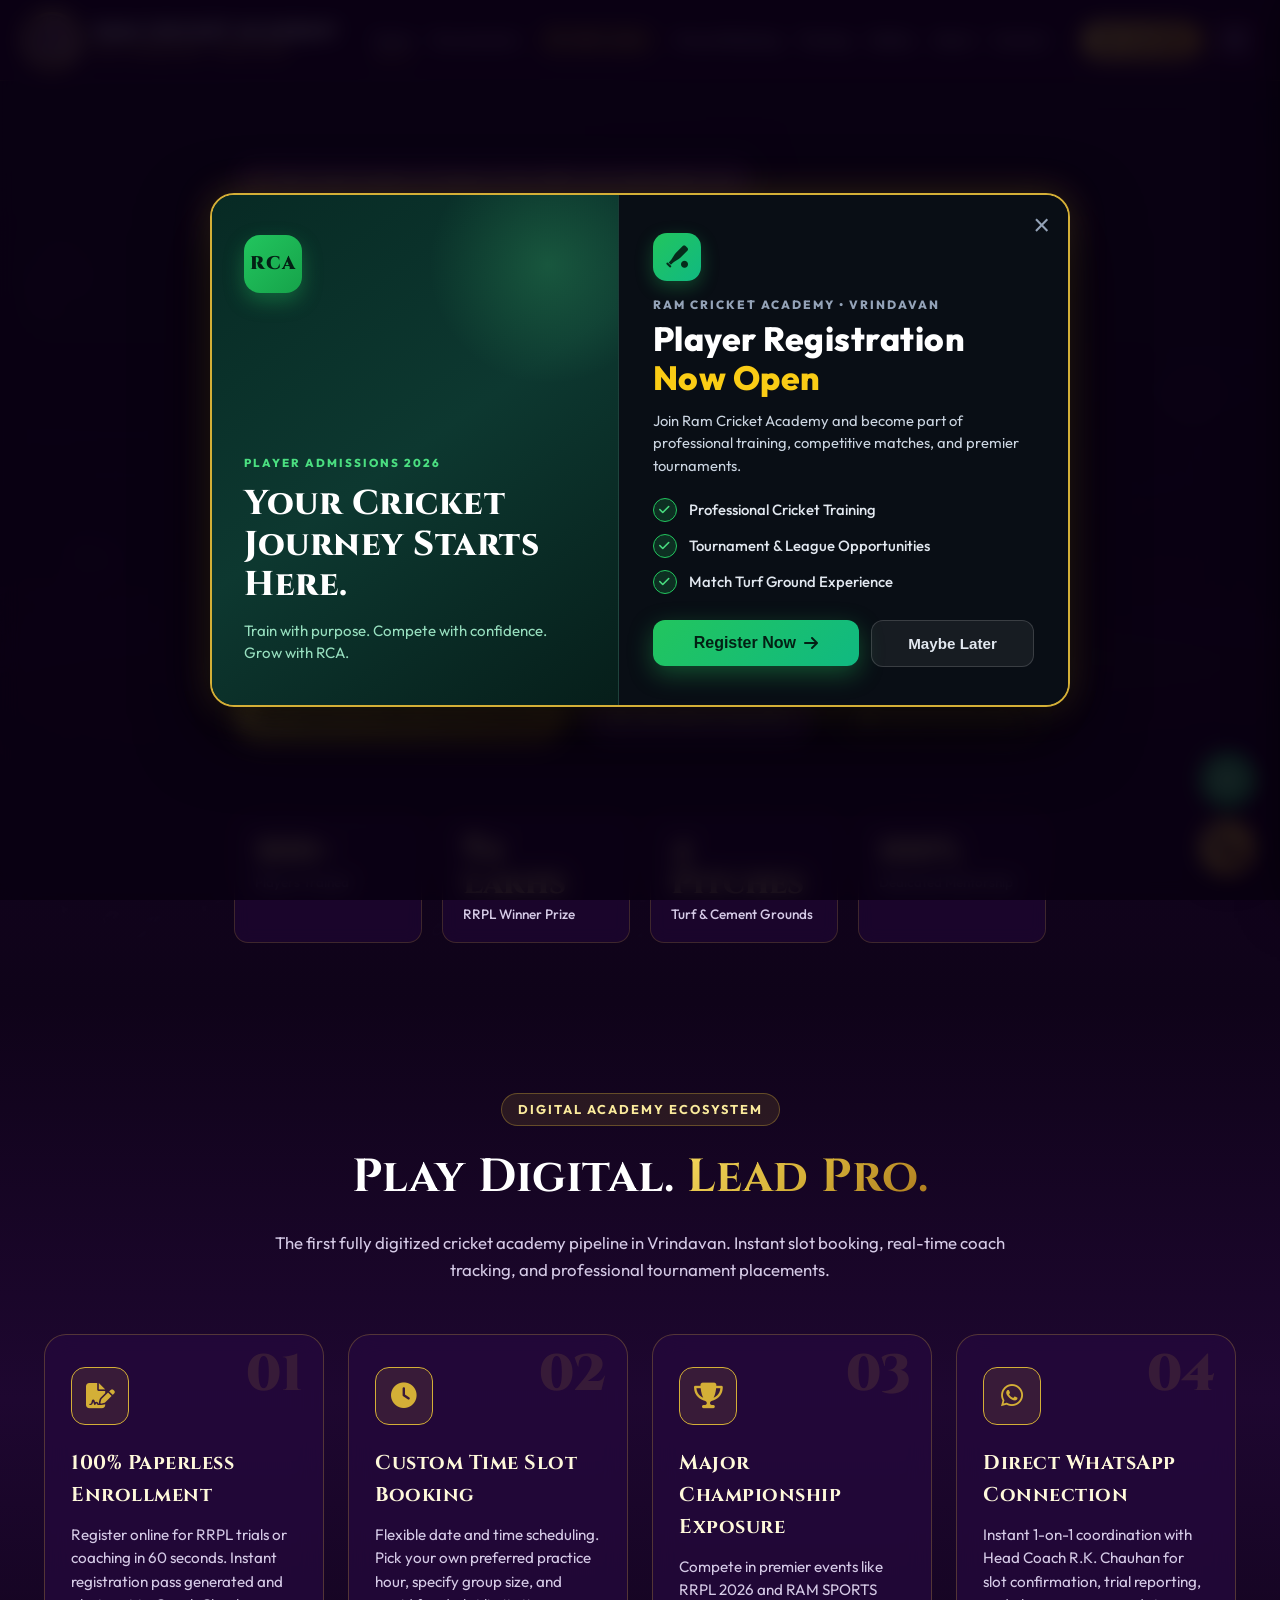
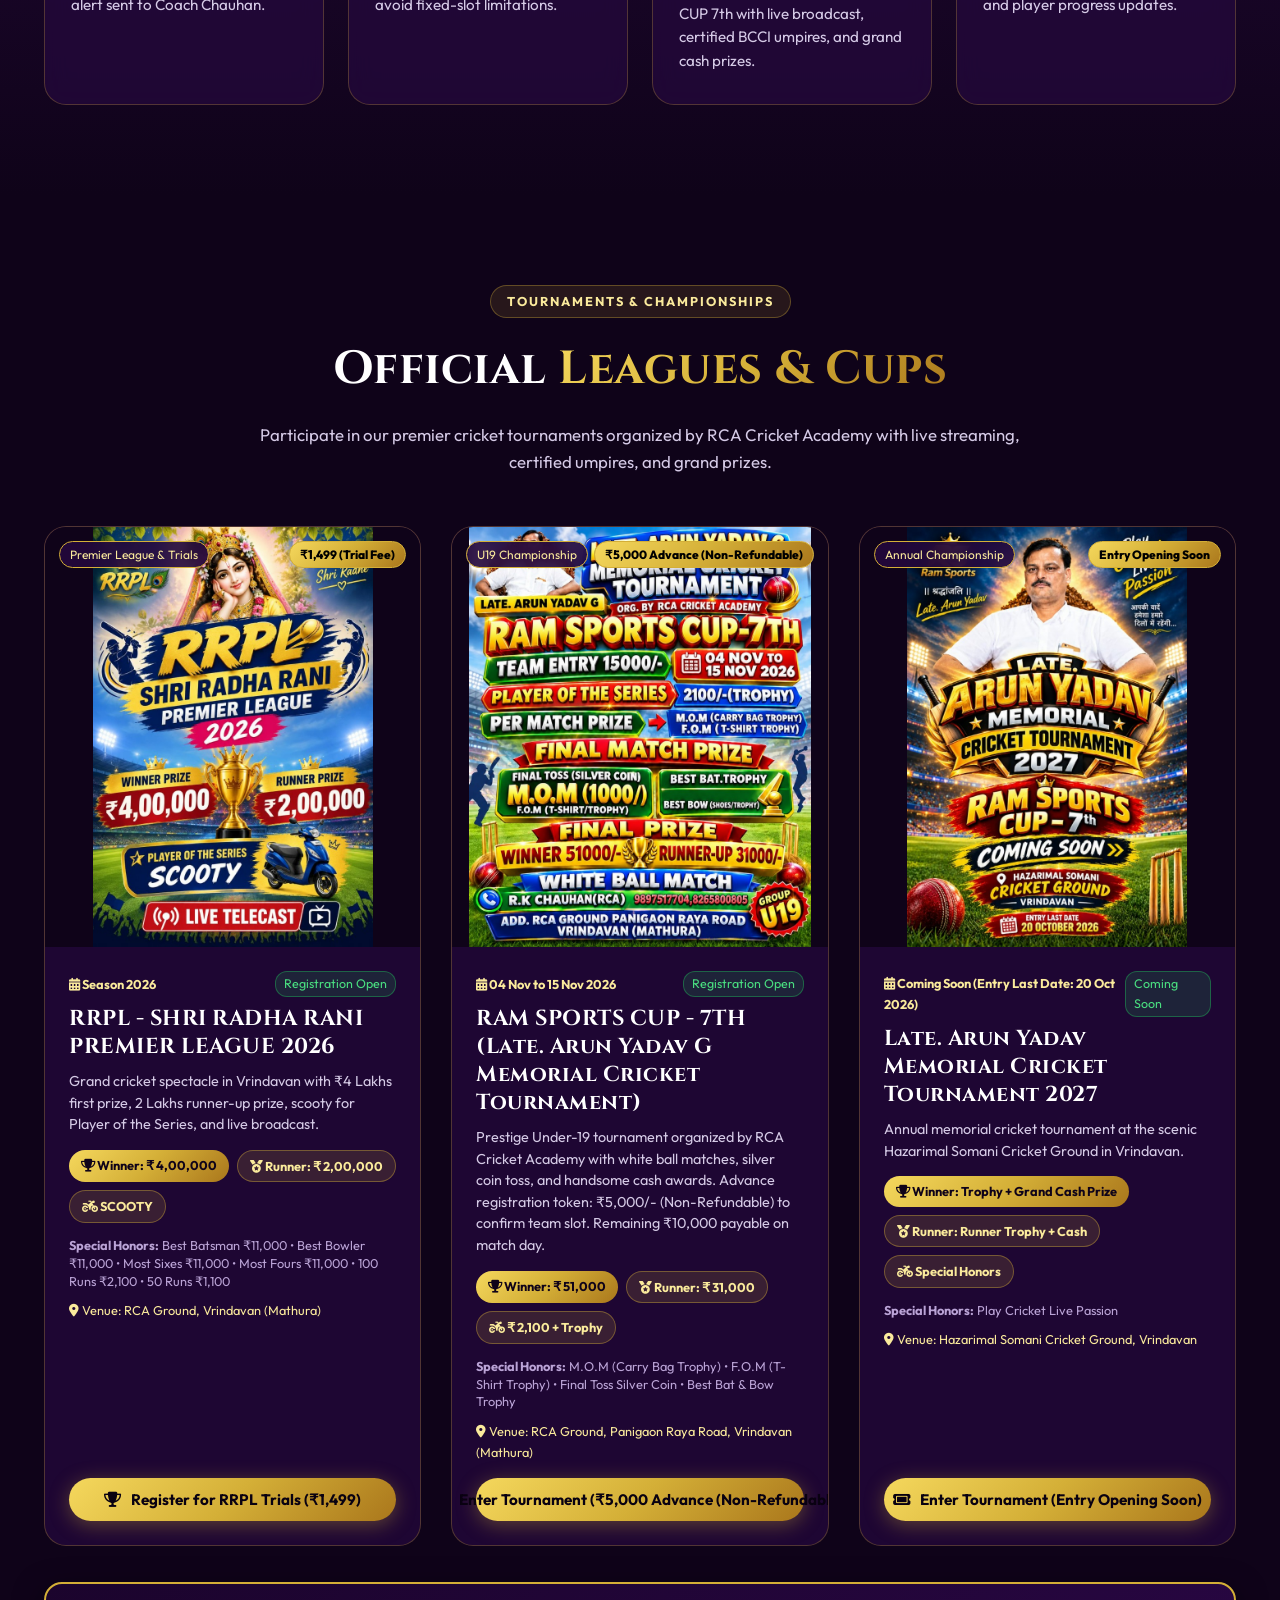
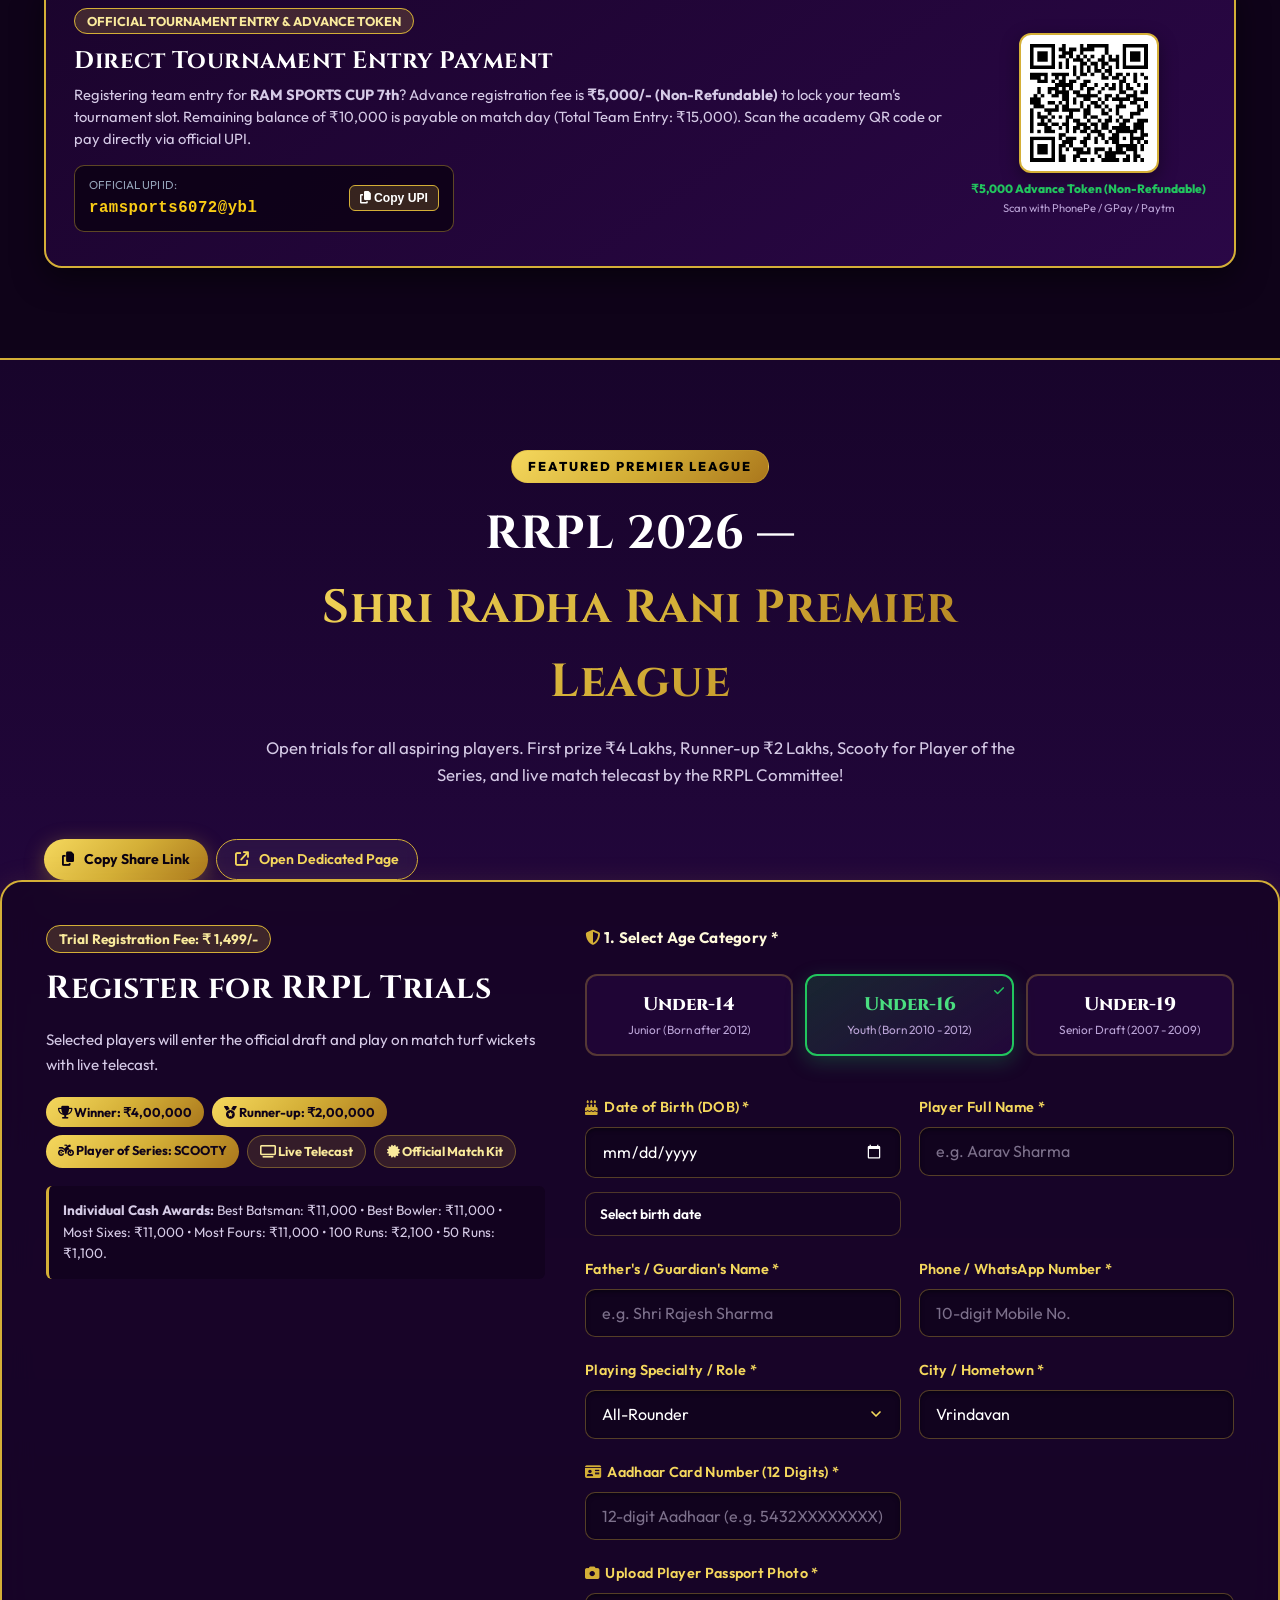
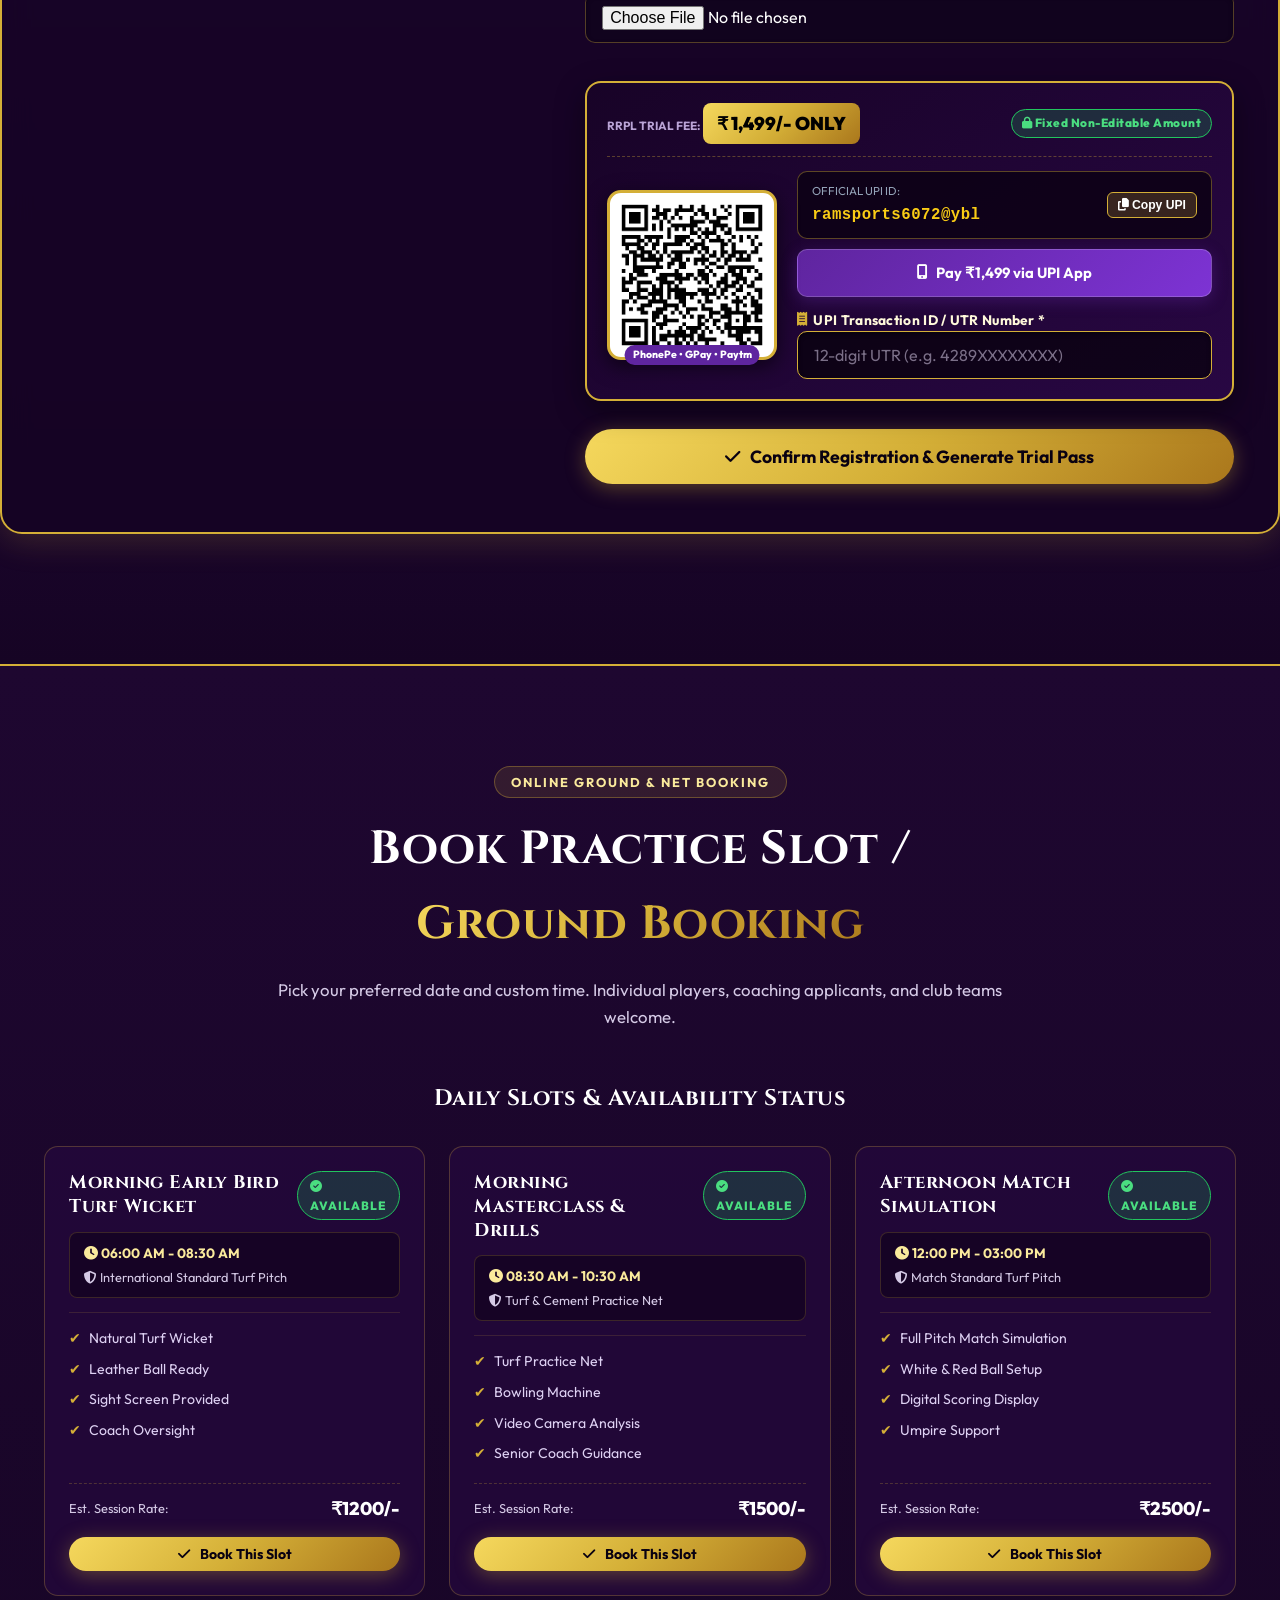
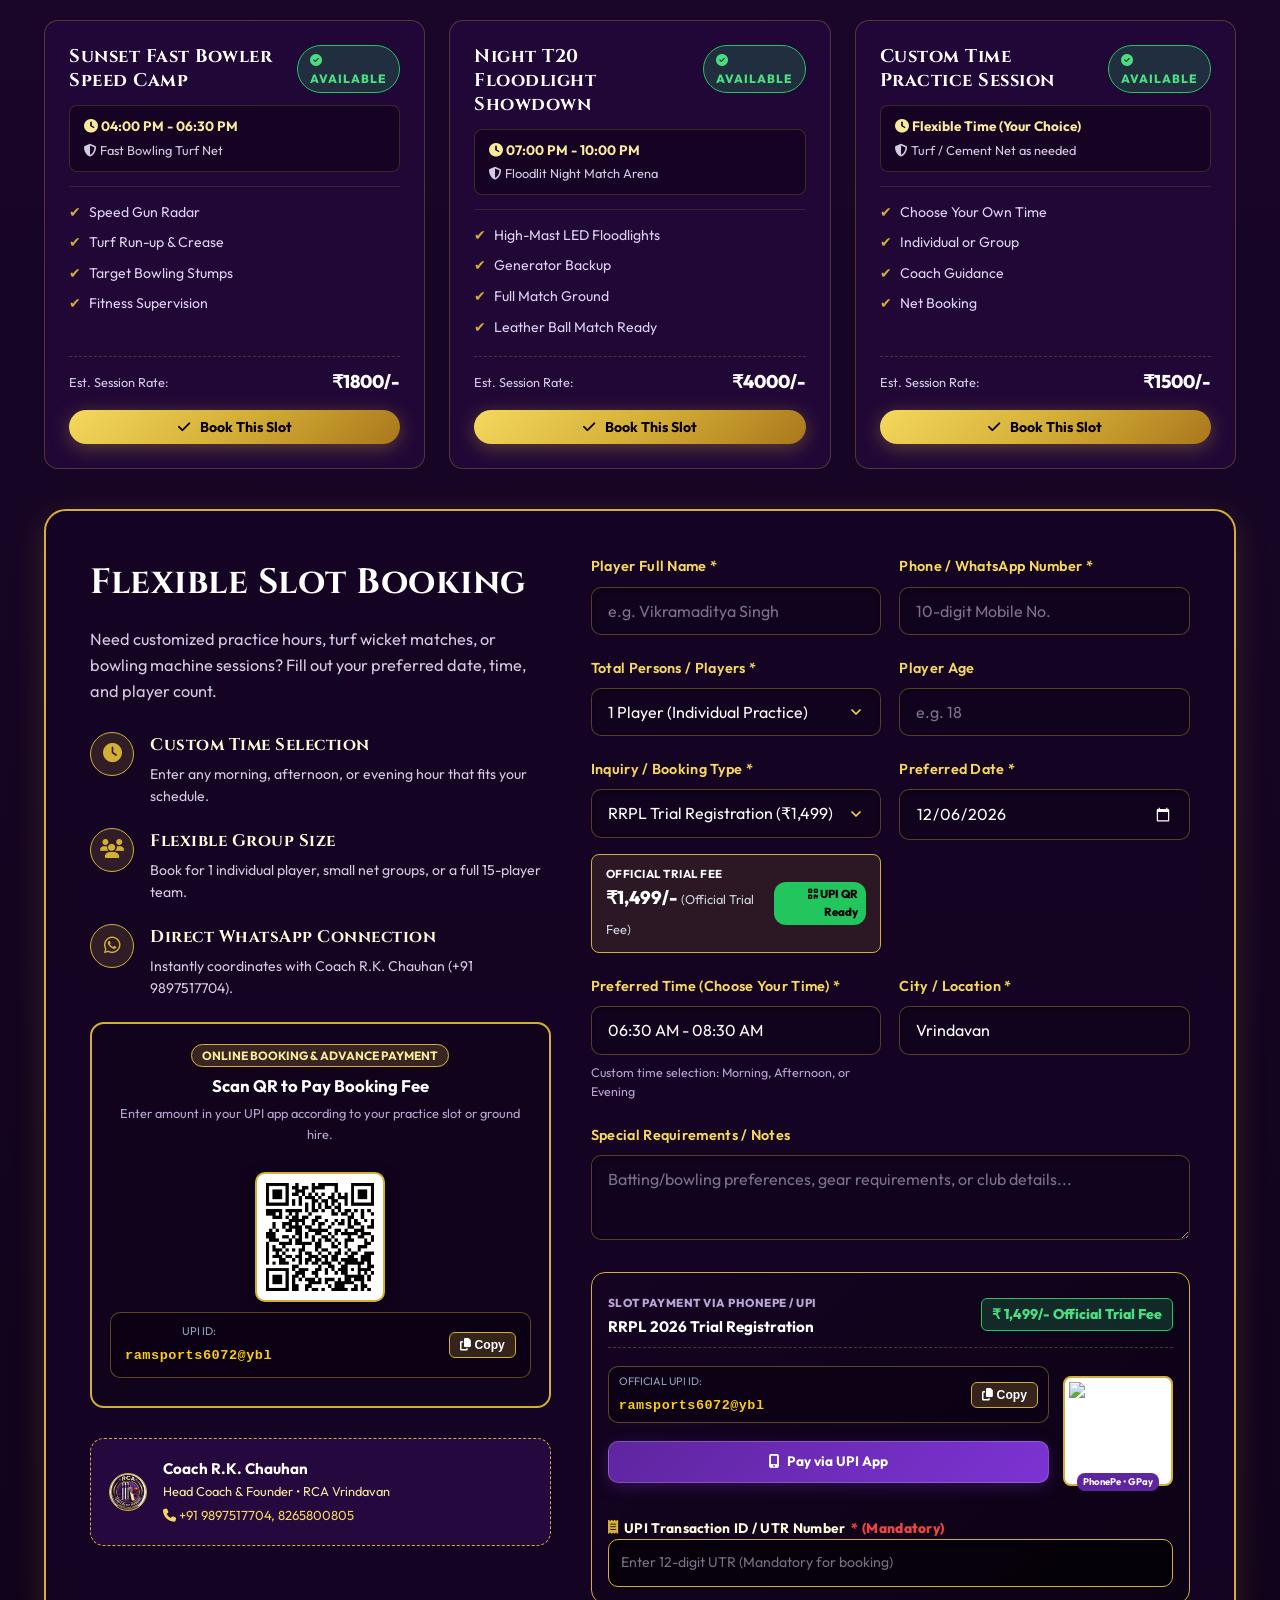
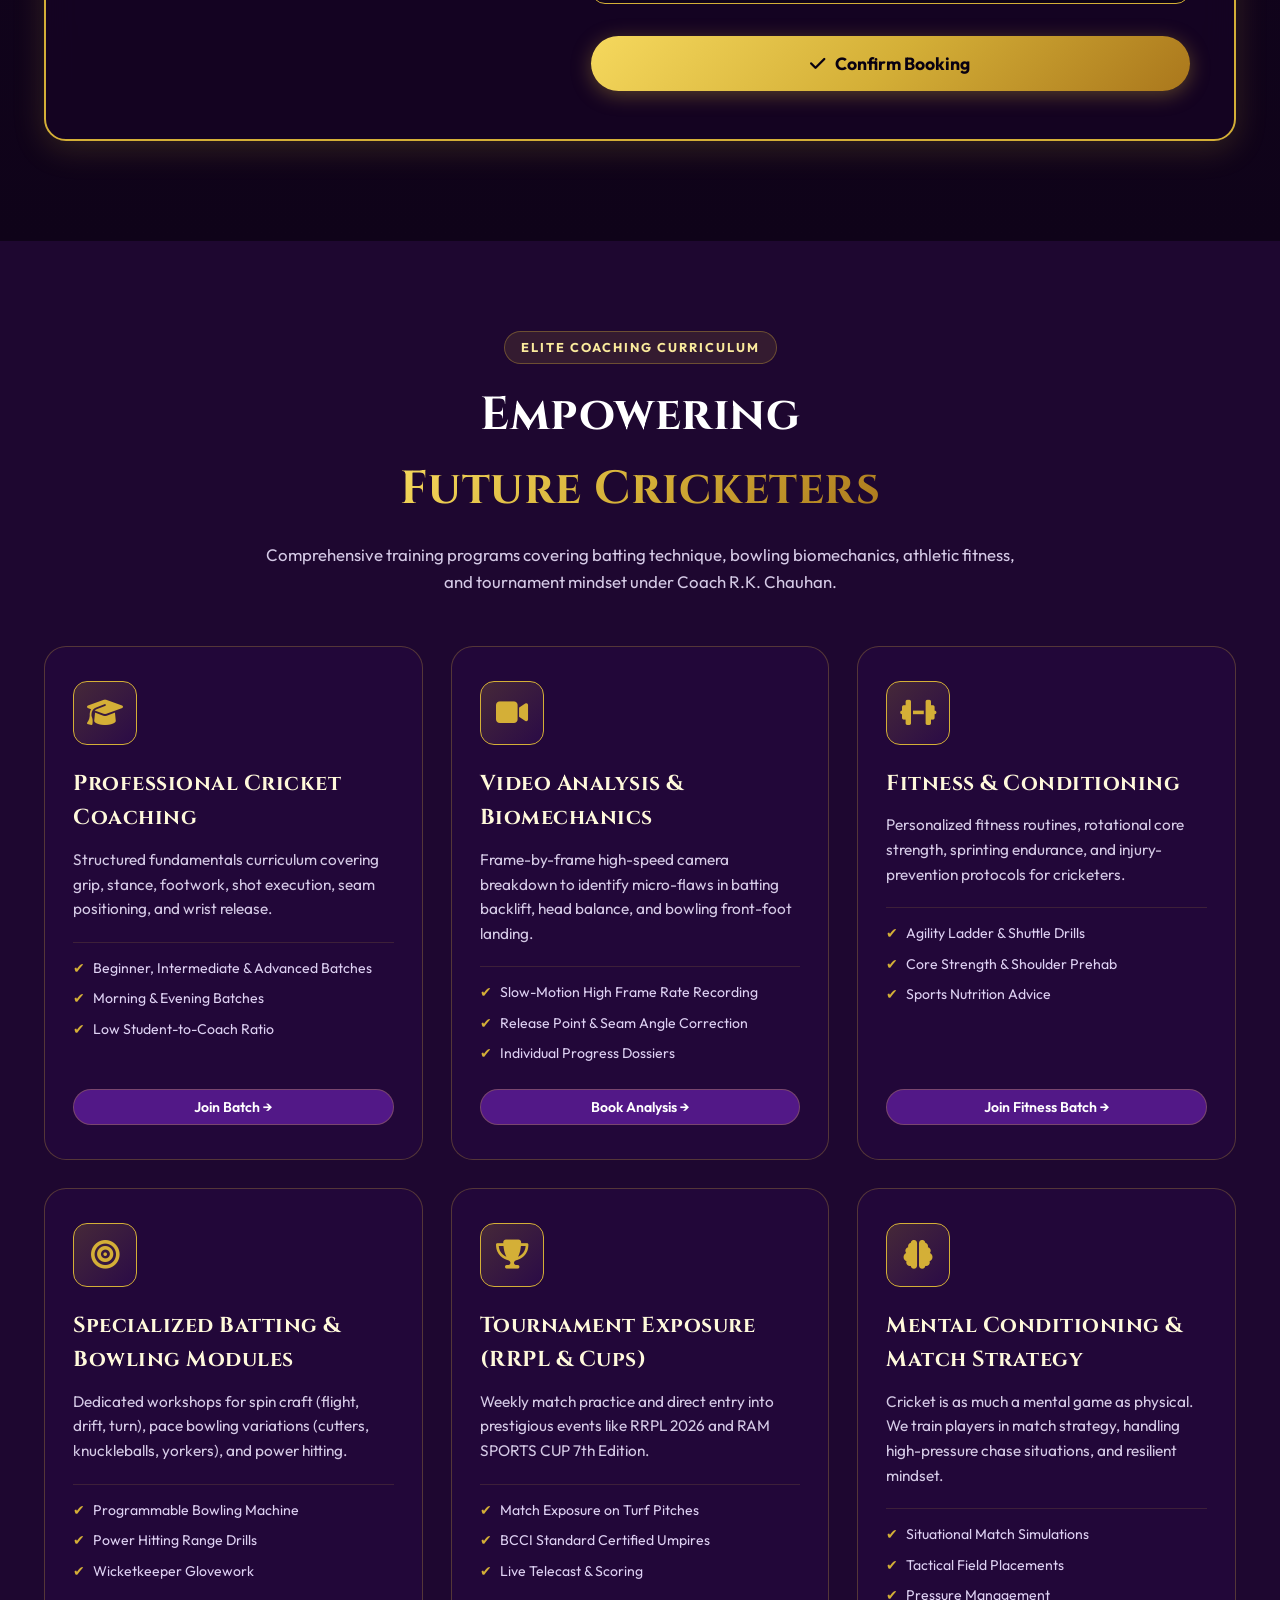
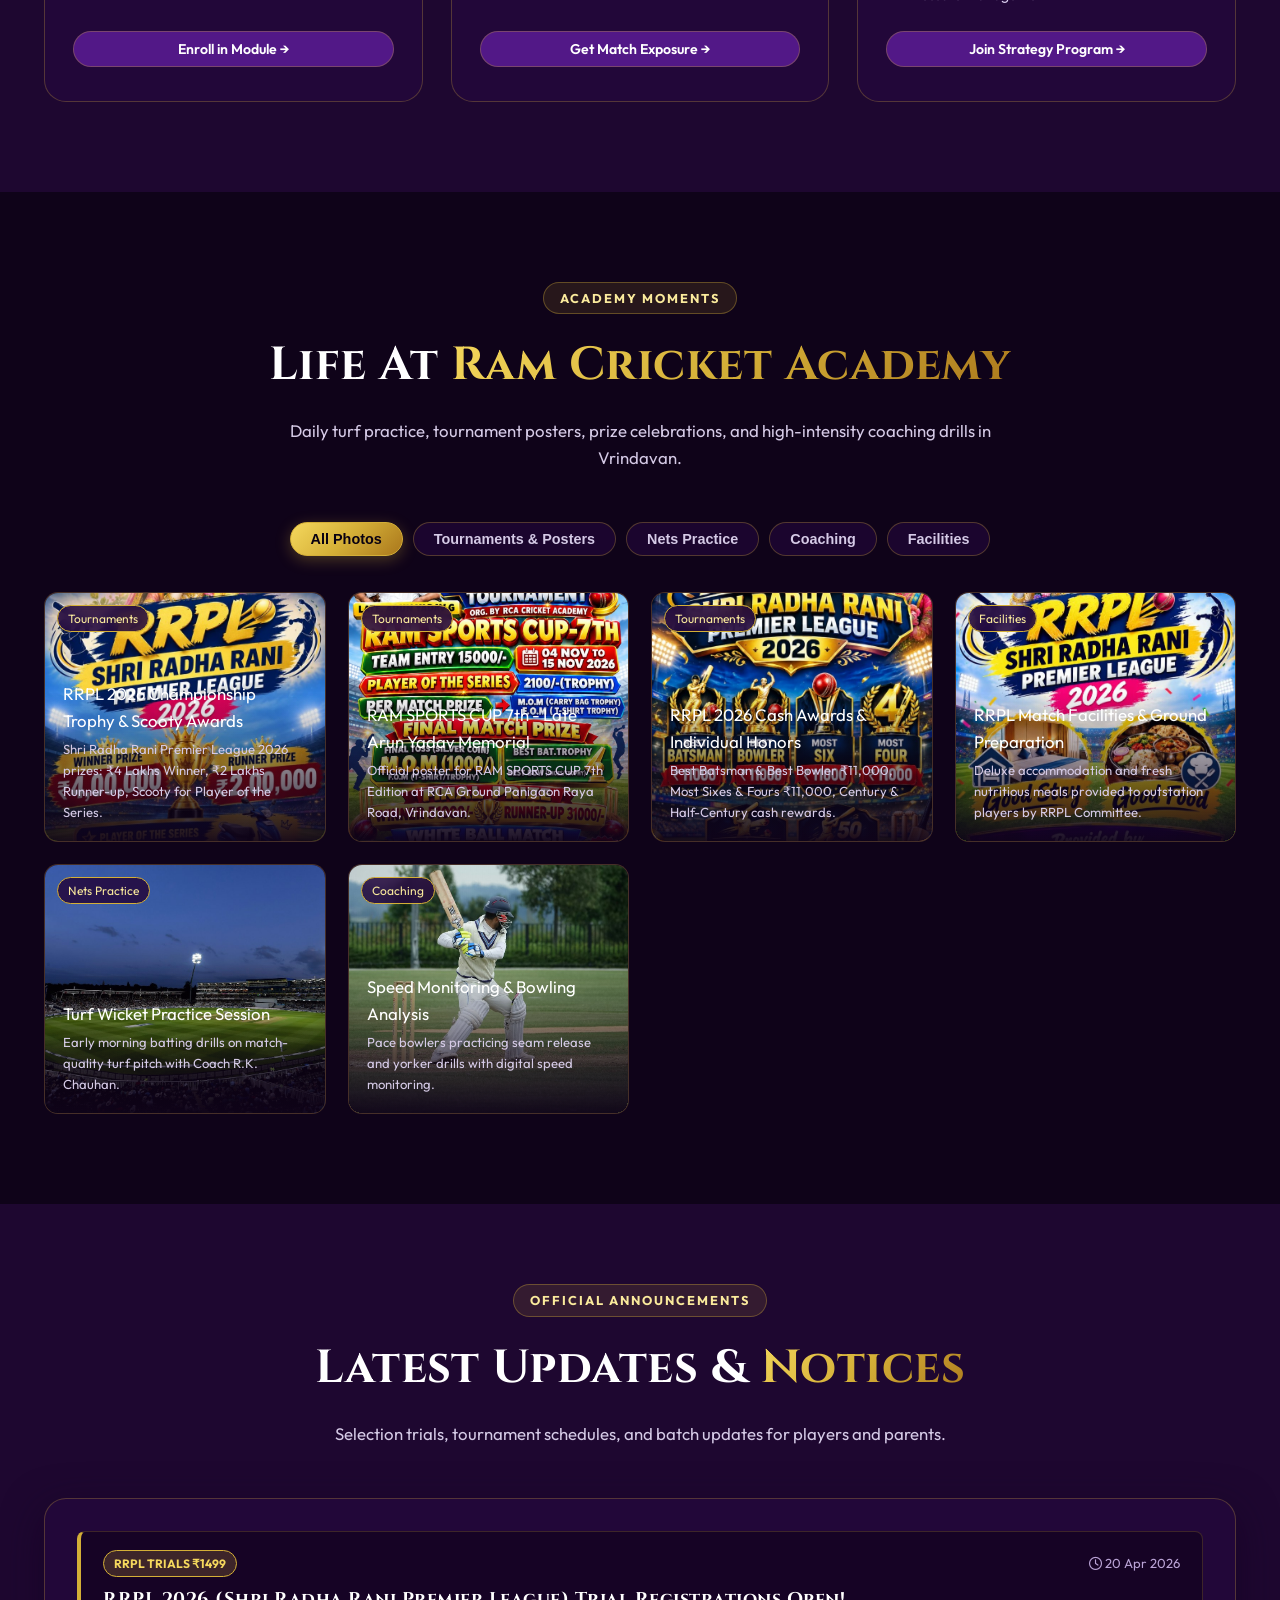
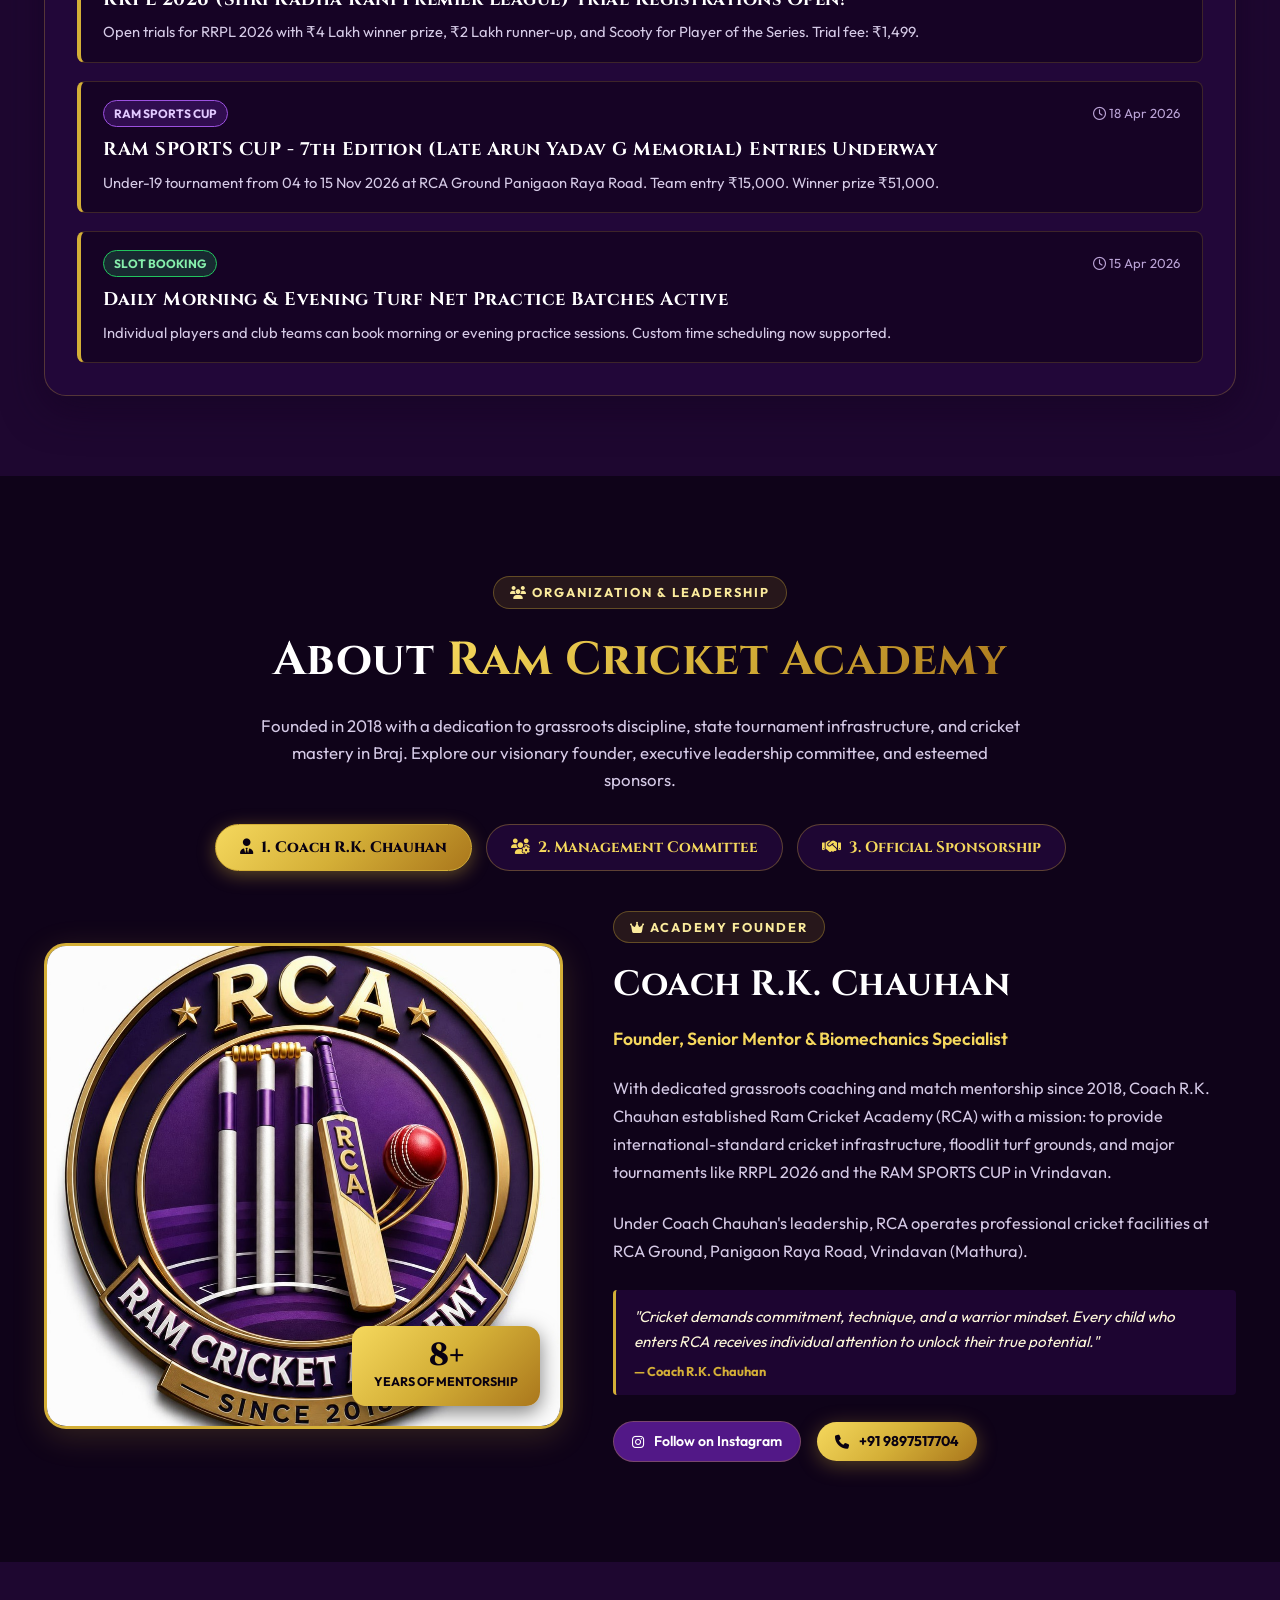
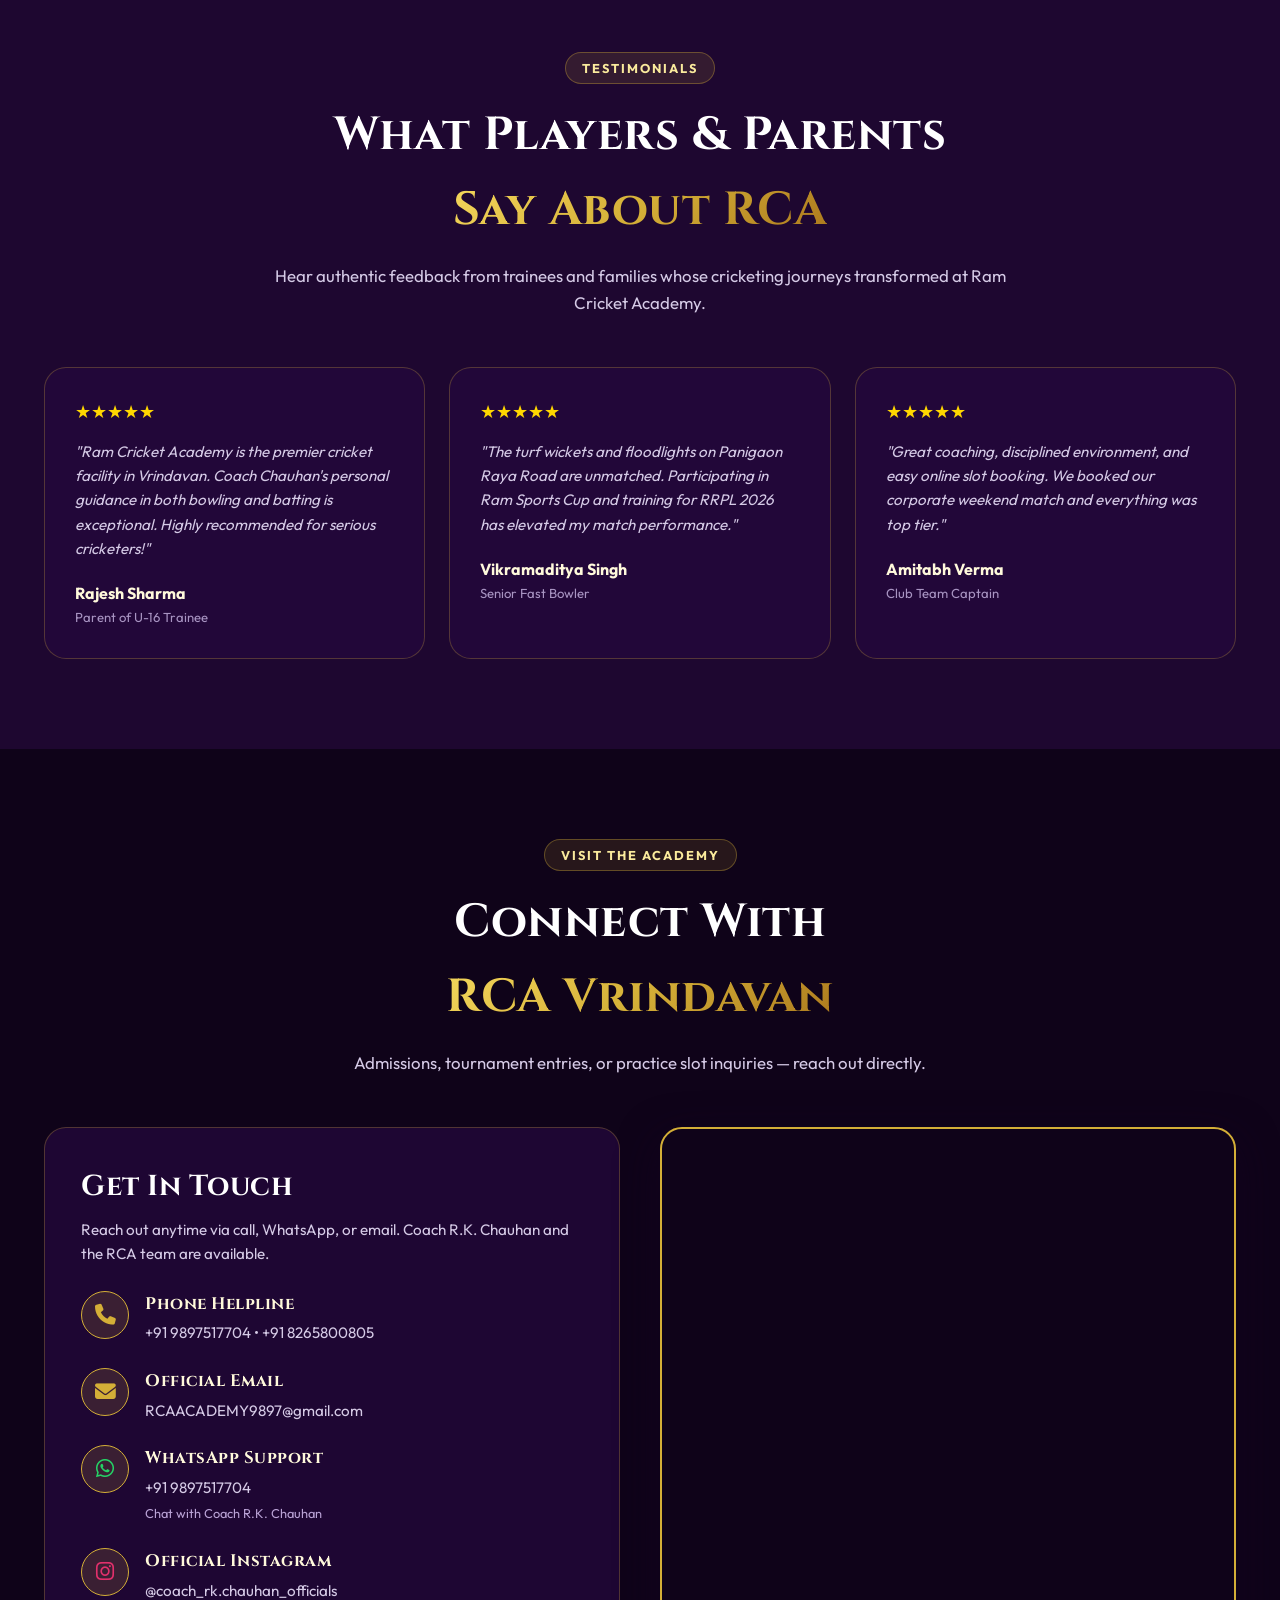
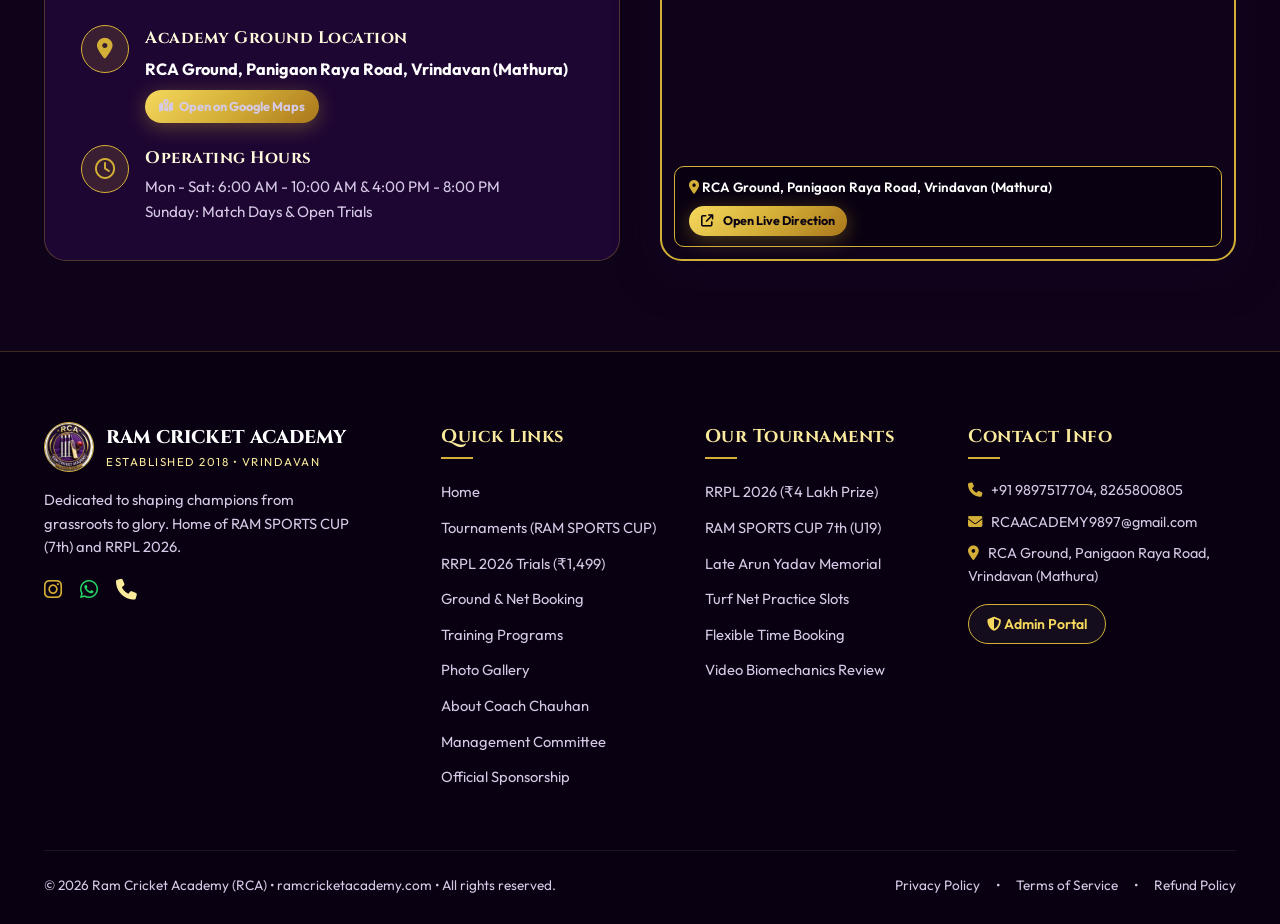
==== commit 7b4df44b: "Add files via upload" ====
--- a/RCA_Ram_Cricket_Academy6(4)/index.html
+++ b/RCA_Ram_Cricket_Academy6(4)/index.html
@@ -625,6 +625,25 @@
                         <input type="text" id="rrplCity" class="form-control" value="Vrindavan" required>
                     </div>
 
+                    <!-- AADHAAR CARD NUMBER (12-DIGIT MANDATORY) -->
+                    <div class="form-group">
+                        <label for="rrplAadhaar"><i class="fa-solid fa-id-card" style="color: var(--gold);"></i> Aadhaar Card Number (12 Digits) *</label>
+                        <input type="text" id="rrplAadhaar" class="form-control" placeholder="12-digit Aadhaar (e.g. 5432XXXXXXXX)" maxlength="12" pattern="[0-9]{12}" inputmode="numeric" required>
+                    </div>
+
+                    <!-- PLAYER PASSPORT PHOTO UPLOAD (MANDATORY) -->
+                    <div class="form-group form-full">
+                        <label for="rrplPhoto"><i class="fa-solid fa-camera" style="color: var(--gold);"></i> Upload Player Passport Photo *</label>
+                        <input type="file" id="rrplPhoto" class="form-control" accept="image/*" onchange="previewPlayerPhoto(this, 'rrplPhotoPreview')" required>
+                        <div id="rrplPhotoPreview" style="margin-top: 10px; display: none; align-items: center; gap: 12px; background: rgba(0,0,0,0.4); padding: 8px 14px; border-radius: 8px; border: 1px dashed var(--gold);">
+                            <img src="" alt="Player Photo Preview" style="width: 70px; height: 85px; object-fit: cover; border-radius: 6px; border: 1.5px solid var(--gold);">
+                            <div>
+                                <span style="font-size: 0.85rem; color: #4ade80; font-weight: 700; display: block;"><i class="fa-solid fa-circle-check"></i> Photo Selected</span>
+                                <span style="font-size: 0.75rem; color: #cbd5e1;">Will be printed on your official Trial Pass</span>
+                            </div>
+                        </div>
+                    </div>
+
                     <!-- Fixed ₹1,499 PhonePe QR Payment Card -->
                     <div class="form-group form-full">
                         <div class="payment-qr-card">
@@ -1568,6 +1587,25 @@
                     <input type="text" id="admCity" class="form-control" value="Vrindavan" required>
                 </div>
 
+                <!-- AADHAAR CARD NUMBER (12-DIGIT MANDATORY) -->
+                <div class="form-group">
+                    <label for="admAadhaar"><i class="fa-solid fa-id-card" style="color: var(--gold);"></i> Aadhaar Card Number (12 Digits) *</label>
+                    <input type="text" id="admAadhaar" class="form-control" placeholder="12-digit Aadhaar No. (e.g. 5432XXXXXXXX)" maxlength="12" pattern="[0-9]{12}" inputmode="numeric" required>
+                </div>
+
+                <!-- PLAYER PASSPORT PHOTO UPLOAD (MANDATORY) -->
+                <div class="form-group form-full">
+                    <label for="admPhoto"><i class="fa-solid fa-camera" style="color: var(--gold);"></i> Upload Player Passport Photo *</label>
+                    <input type="file" id="admPhoto" class="form-control" accept="image/*" onchange="previewPlayerPhoto(this, 'admPhotoPreview')" required>
+                    <div id="admPhotoPreview" style="margin-top: 10px; display: none; align-items: center; gap: 12px; background: rgba(0,0,0,0.4); padding: 8px 14px; border-radius: 8px; border: 1px dashed var(--gold);">
+                        <img src="" alt="Player Photo Preview" style="width: 70px; height: 85px; object-fit: cover; border-radius: 6px; border: 1.5px solid var(--gold);">
+                        <div>
+                            <span style="font-size: 0.85rem; color: #4ade80; font-weight: 700; display: block;"><i class="fa-solid fa-circle-check"></i> Photo Selected</span>
+                            <span style="font-size: 0.75rem; color: #cbd5e1;">Will be printed on your official Registration Pass</span>
+                        </div>
+                    </div>
+                </div>
+
                 <!-- FIXED ₹1,499 PAYMENT & PHONEPE QR CARD -->
                 <div class="form-group form-full">
                     <div class="payment-qr-card">
@@ -1628,28 +1666,28 @@
             <button class="modal-close" onclick="closeModal('slotBookingModal')">&times;</button>
             
             <div style="text-align: center; margin-bottom: 24px;">
-                <span class="section-pill" style="font-size: 0.75rem; padding: 4px 14px; margin-bottom: 8px;">ONLINE RESERVATION</span>
-                <h3 style="font-size: 1.65rem; color: #fff; margin-top: 6px;">
+                <span class="section-pill" id="popupModalPill" style="font-size: 0.75rem; padding: 4px 14px; margin-bottom: 8px;">ONLINE RESERVATION</span>
+                <h3 id="popupModalTitle" style="font-size: 1.65rem; color: #fff; margin-top: 6px;">
                     Book Slot / <span class="gold-text">Registration</span>
                 </h3>
-                <p style="font-size: 0.88rem; color: var(--text-muted); margin-top: 4px;">
+                <p id="popupModalDesc" style="font-size: 0.88rem; color: var(--text-muted); margin-top: 4px;">
                     Fill out the form below. Confirmation alert is sent immediately to Coach R.K. Chauhan.
                 </p>
             </div>
 
             <form class="booking-form" id="popupBookingForm" onsubmit="handlePopupBookingSubmit(event)">
-                <div class="form-group form-full">
-                    <label for="popupPlayerName"><i class="fa-solid fa-user"></i> Player Full Name *</label>
+                <div class="form-group form-full" id="popupPlayerNameGroup">
+                    <label for="popupPlayerName" id="popupPlayerNameLabel"><i class="fa-solid fa-user"></i> Player Full Name *</label>
                     <input type="text" id="popupPlayerName" class="form-control" placeholder="e.g. Vikramaditya Singh" required>
                 </div>
 
-                <div class="form-group">
+                <div class="form-group" id="popupPlayerPhoneGroup">
                     <label for="popupPlayerPhone"><i class="fa-solid fa-phone"></i> Mobile / WhatsApp *</label>
                     <input type="tel" id="popupPlayerPhone" class="form-control" placeholder="10-digit Mobile No." pattern="[0-9]{10}" maxlength="10" inputmode="numeric" required>
                     <div id="popupPlayerPhoneError" class="phone-error-hint" style="font-size: 0.8rem; margin-top: 4px; display: none;"></div>
                 </div>
 
-                <div class="form-group">
+                <div class="form-group" id="popupTotalPersonsGroup">
                     <label for="popupTotalPersons"><i class="fa-solid fa-users"></i> Total Persons / Players *</label>
                     <select id="popupTotalPersons" class="form-control" required onchange="handlePopupTotalPersonsChange(this.value)">
                         <option value="1 Player (Individual Practice)">1 Player (Individual Practice)</option>
@@ -1661,12 +1699,12 @@
                     </select>
                 </div>
 
-                <div class="form-group">
+                <div class="form-group" id="popupPlayerAgeGroup">
                     <label for="popupPlayerAge"><i class="fa-solid fa-id-card"></i> Player Age</label>
                     <input type="number" id="popupPlayerAge" class="form-control" placeholder="e.g. 18" min="6" max="65">
                 </div>
 
-                <div class="form-group">
+                <div class="form-group" id="popupBookingTypeGroup">
                     <label for="popupBookingType"><i class="fa-solid fa-trophy"></i> Inquiry / Booking Type *</label>
                     <select id="popupBookingType" class="form-control" required onchange="handleBookingTypeSelectionChange(this.value, 'popup')">
                         <!-- Populated dynamically from rcaDB.getBookingTypes() -->
@@ -1674,22 +1712,22 @@
                     <div id="popupBookingTypePriceBox"></div>
                 </div>
 
-                <div class="form-group">
+                <div class="form-group" id="popupSlotDateGroup">
                     <label for="popupSlotDate"><i class="fa-solid fa-calendar-days"></i> Preferred Date *</label>
                     <input type="date" id="popupSlotDate" class="form-control" required>
                 </div>
 
-                <div class="form-group">
+                <div class="form-group" id="popupCustomTimeGroup">
                     <label for="popupCustomTime"><i class="fa-solid fa-clock"></i> Preferred Time (Custom) *</label>
                     <input type="text" id="popupCustomTime" class="form-control" placeholder="e.g. 06:30 AM to 08:30 AM" value="06:30 AM - 08:30 AM" required>
                 </div>
 
-                <div class="form-group form-full">
+                <div class="form-group form-full" id="popupPlayerCityGroup">
                     <label for="popupPlayerCity"><i class="fa-solid fa-location-dot"></i> City / Location *</label>
                     <input type="text" id="popupPlayerCity" class="form-control" value="Vrindavan" required>
                 </div>
 
-                <div class="form-group form-full">
+                <div class="form-group form-full" id="popupPlayerRemarksGroup">
                     <label for="popupPlayerRemarks"><i class="fa-solid fa-message"></i> Special Requirements / Notes</label>
                     <textarea id="popupPlayerRemarks" class="form-control" placeholder="Batting/bowling preferences, gear requirements, or club details..."></textarea>
                 </div>
@@ -1740,7 +1778,7 @@
                 </div>
 
                 <div class="form-group form-full" style="margin-top: 10px;">
-                    <button type="submit" class="btn btn-gold" style="width: 100%; font-size: 1.08rem; padding: 16px;">
+                    <button type="submit" id="popupSubmitBtn" class="btn btn-gold" style="width: 100%; font-size: 1.08rem; padding: 16px;">
                         <i class="fa-solid fa-check"></i> Confirm Booking
                     </button>
                 </div>
